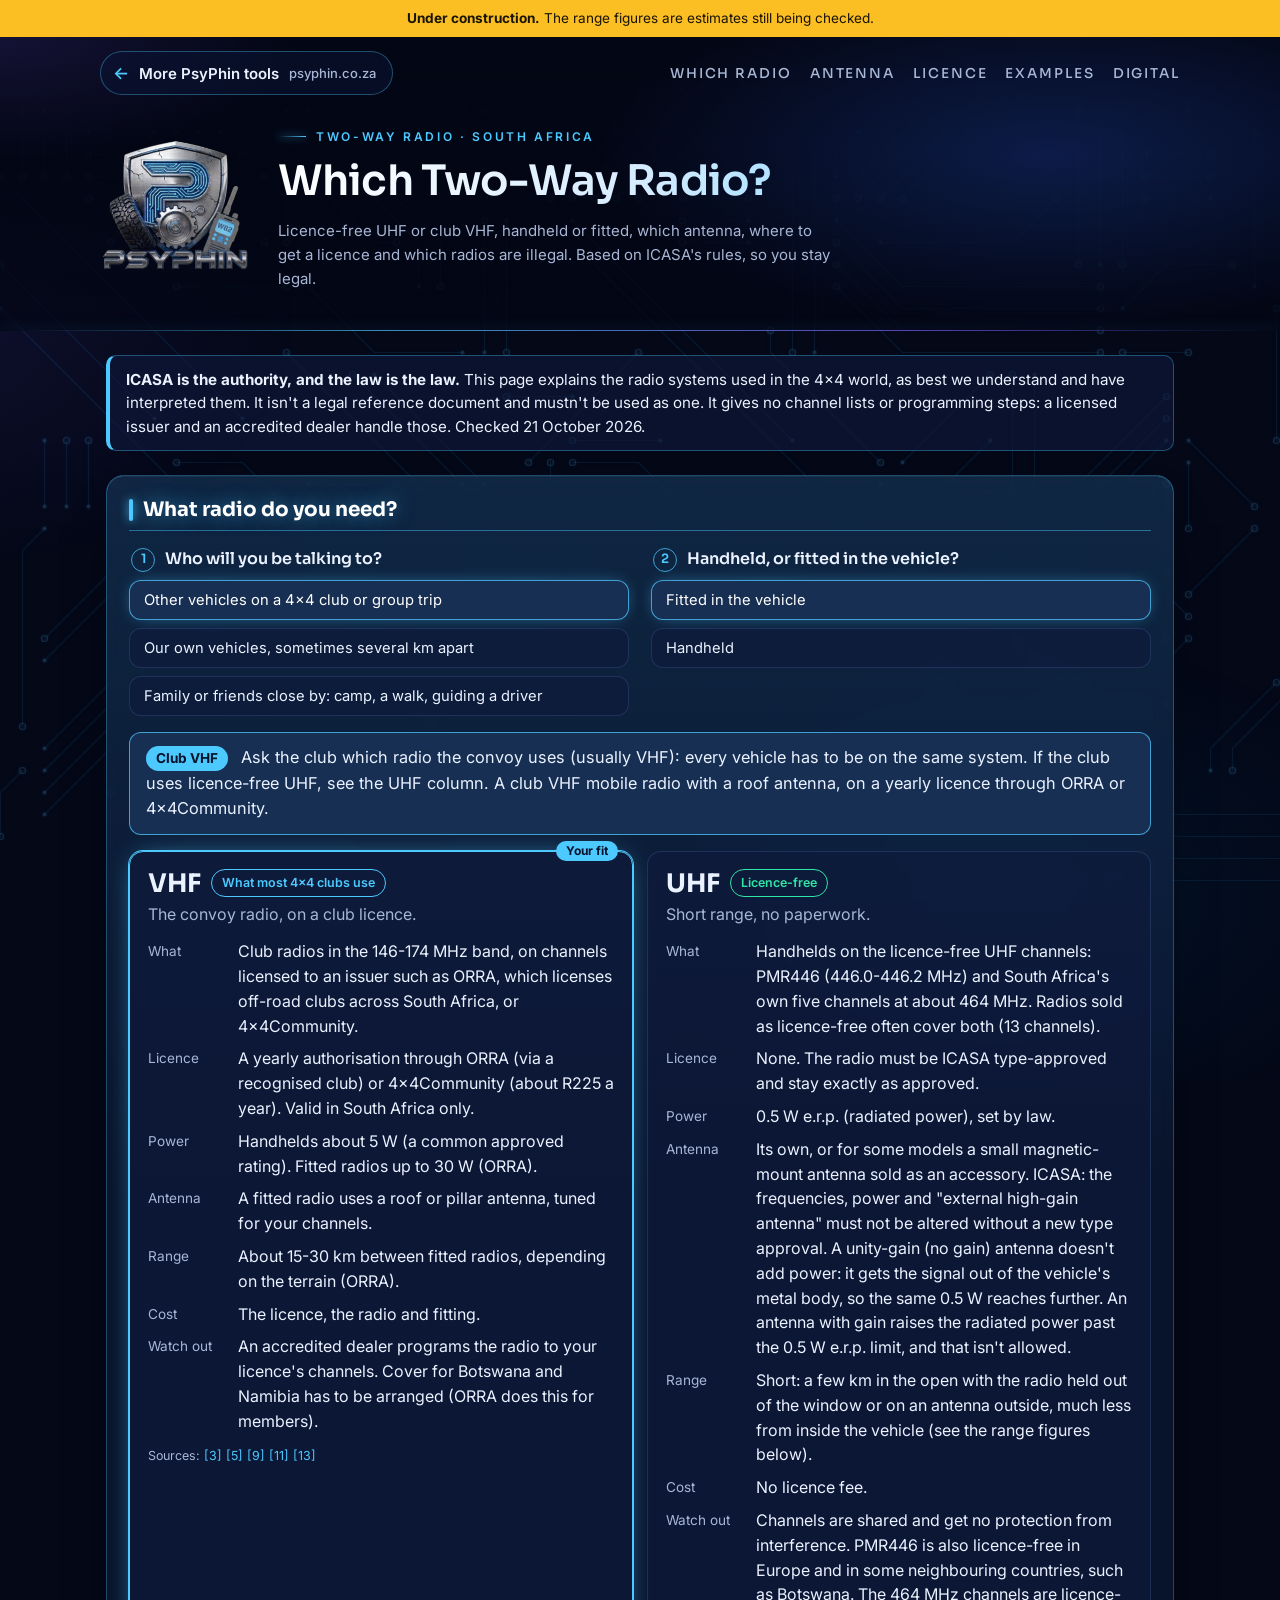
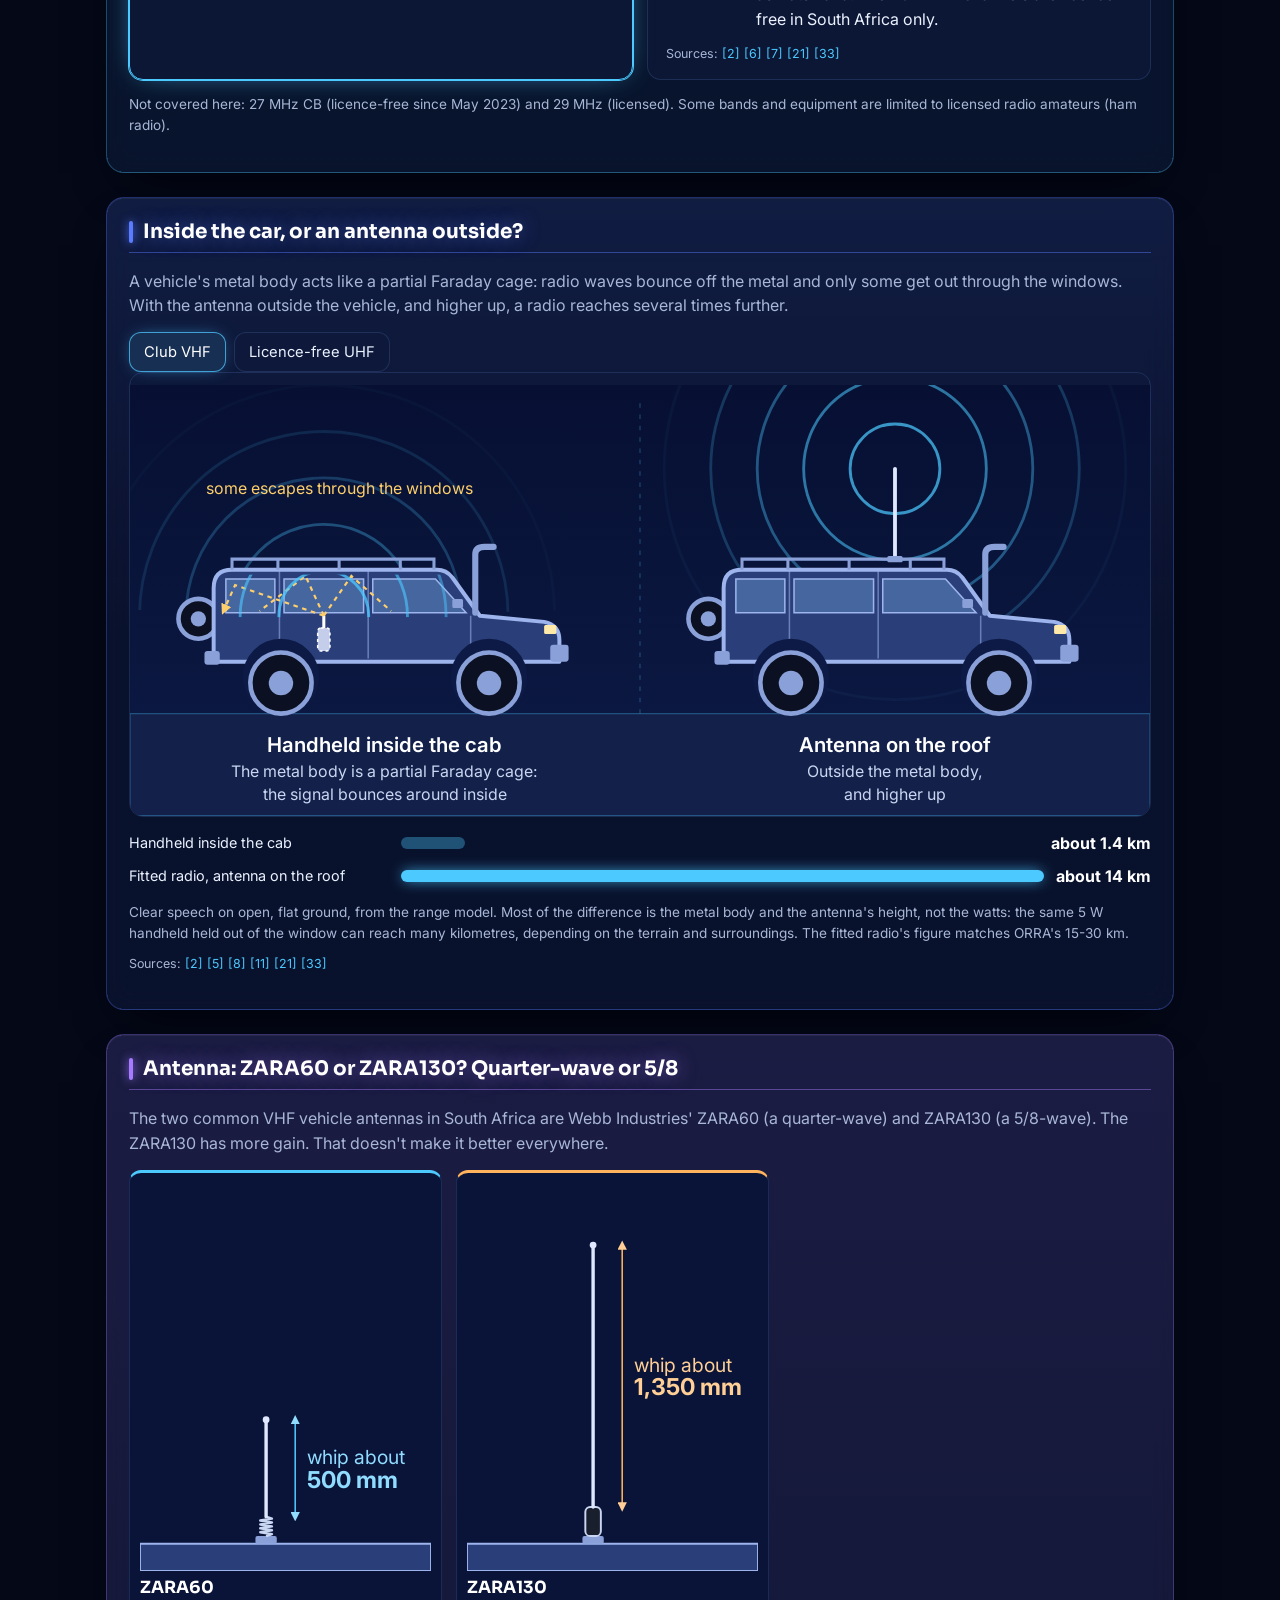
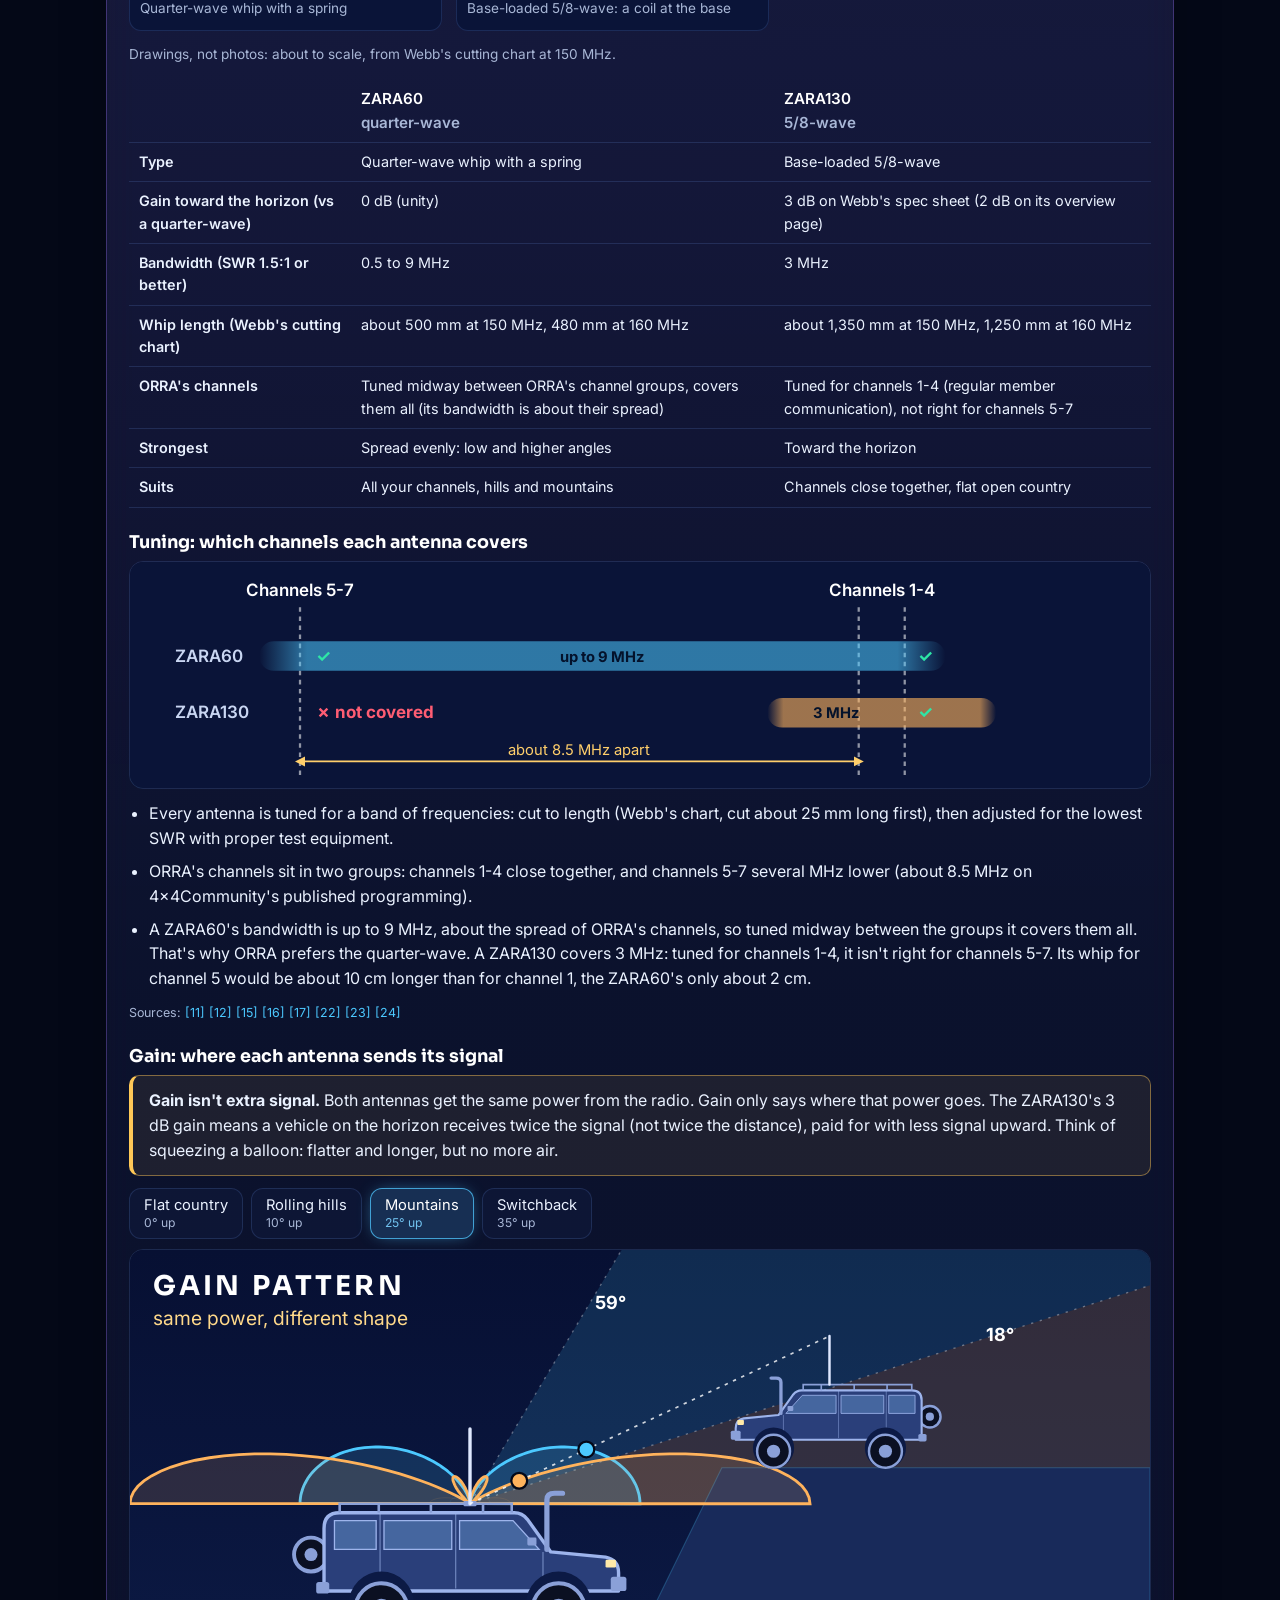
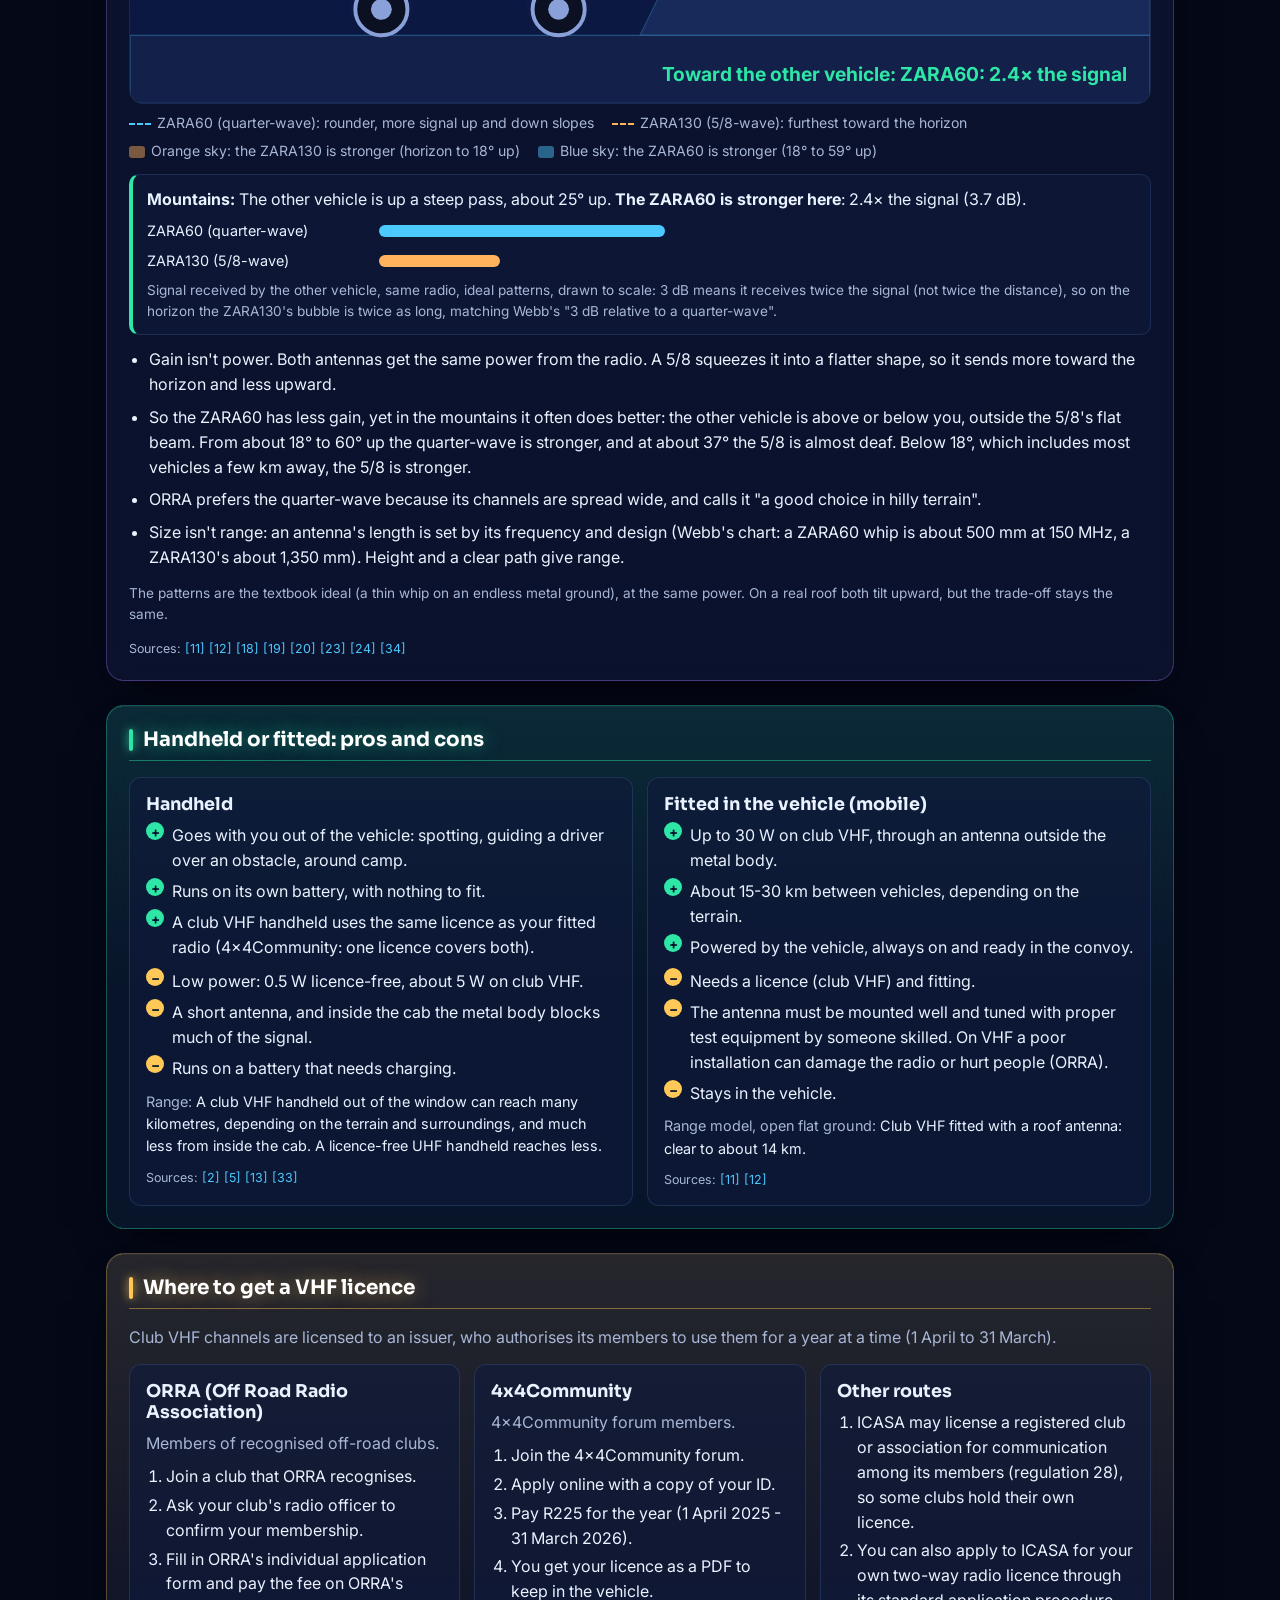
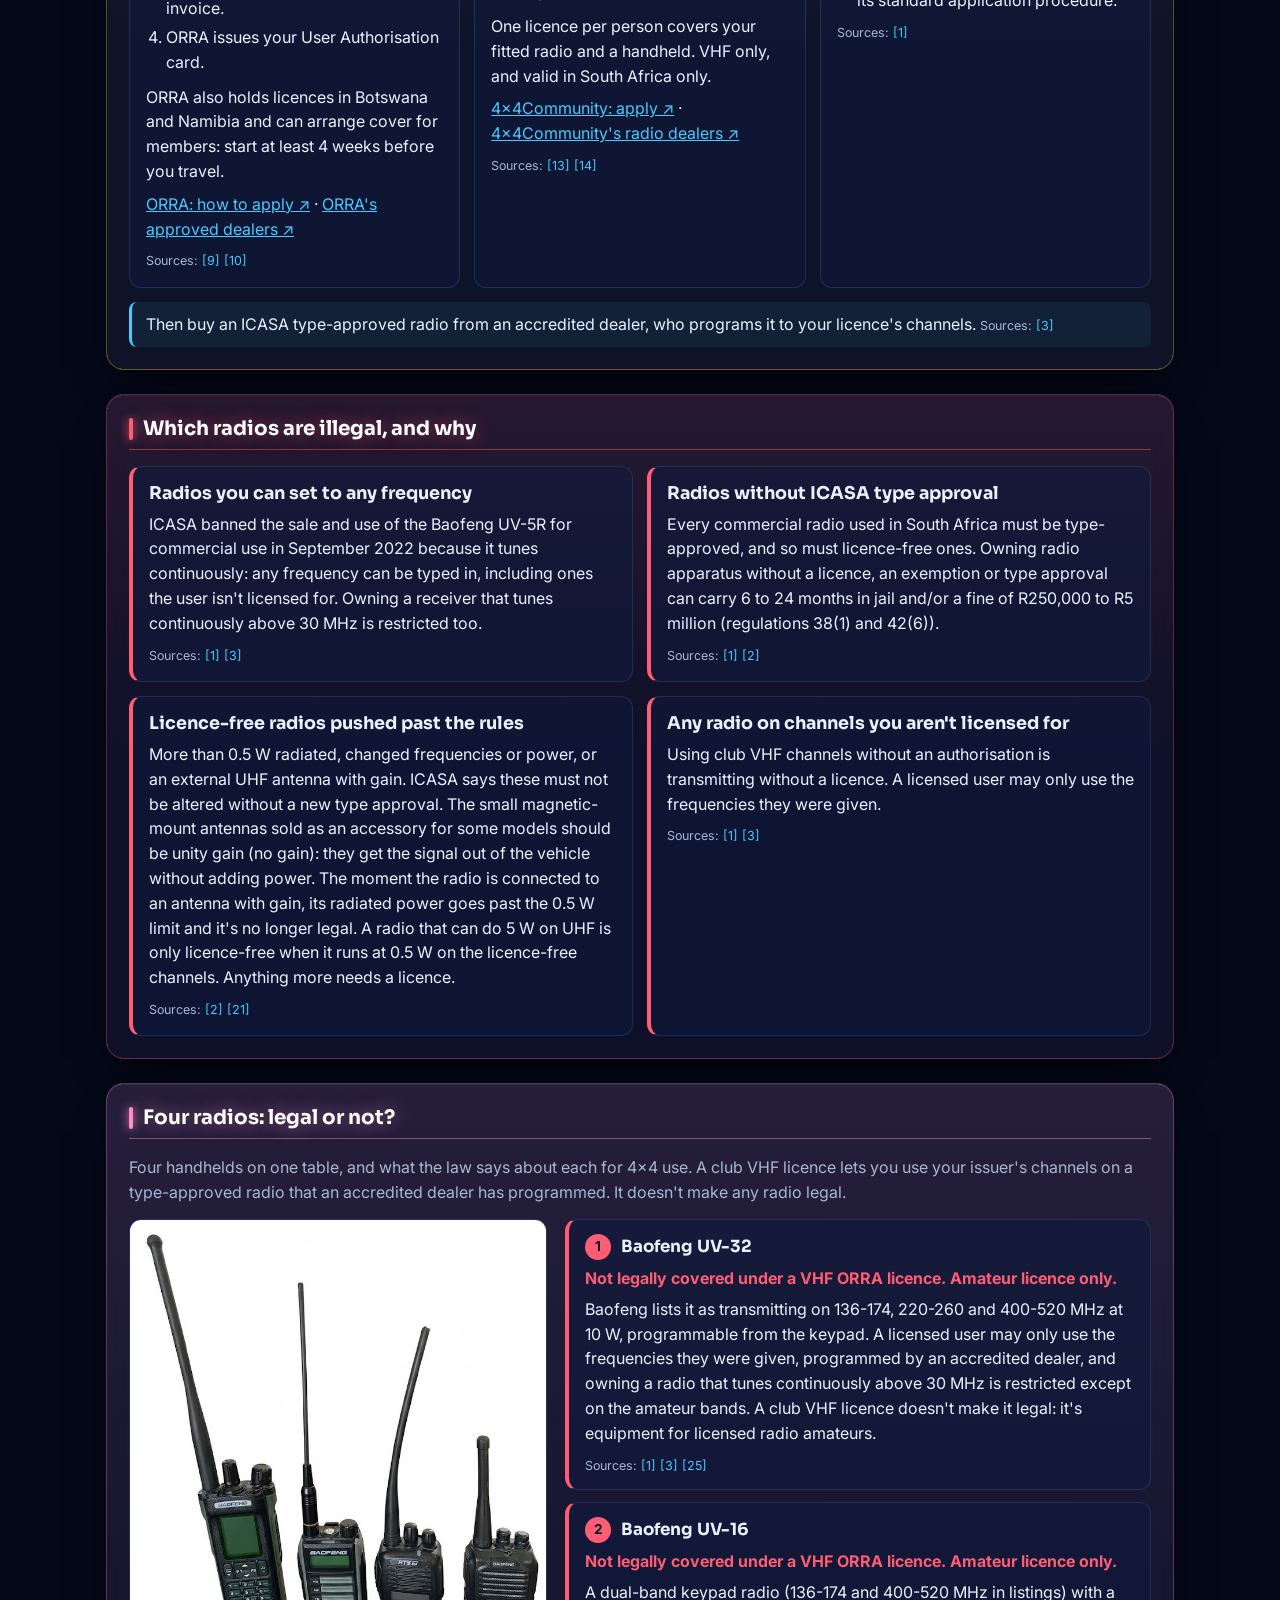
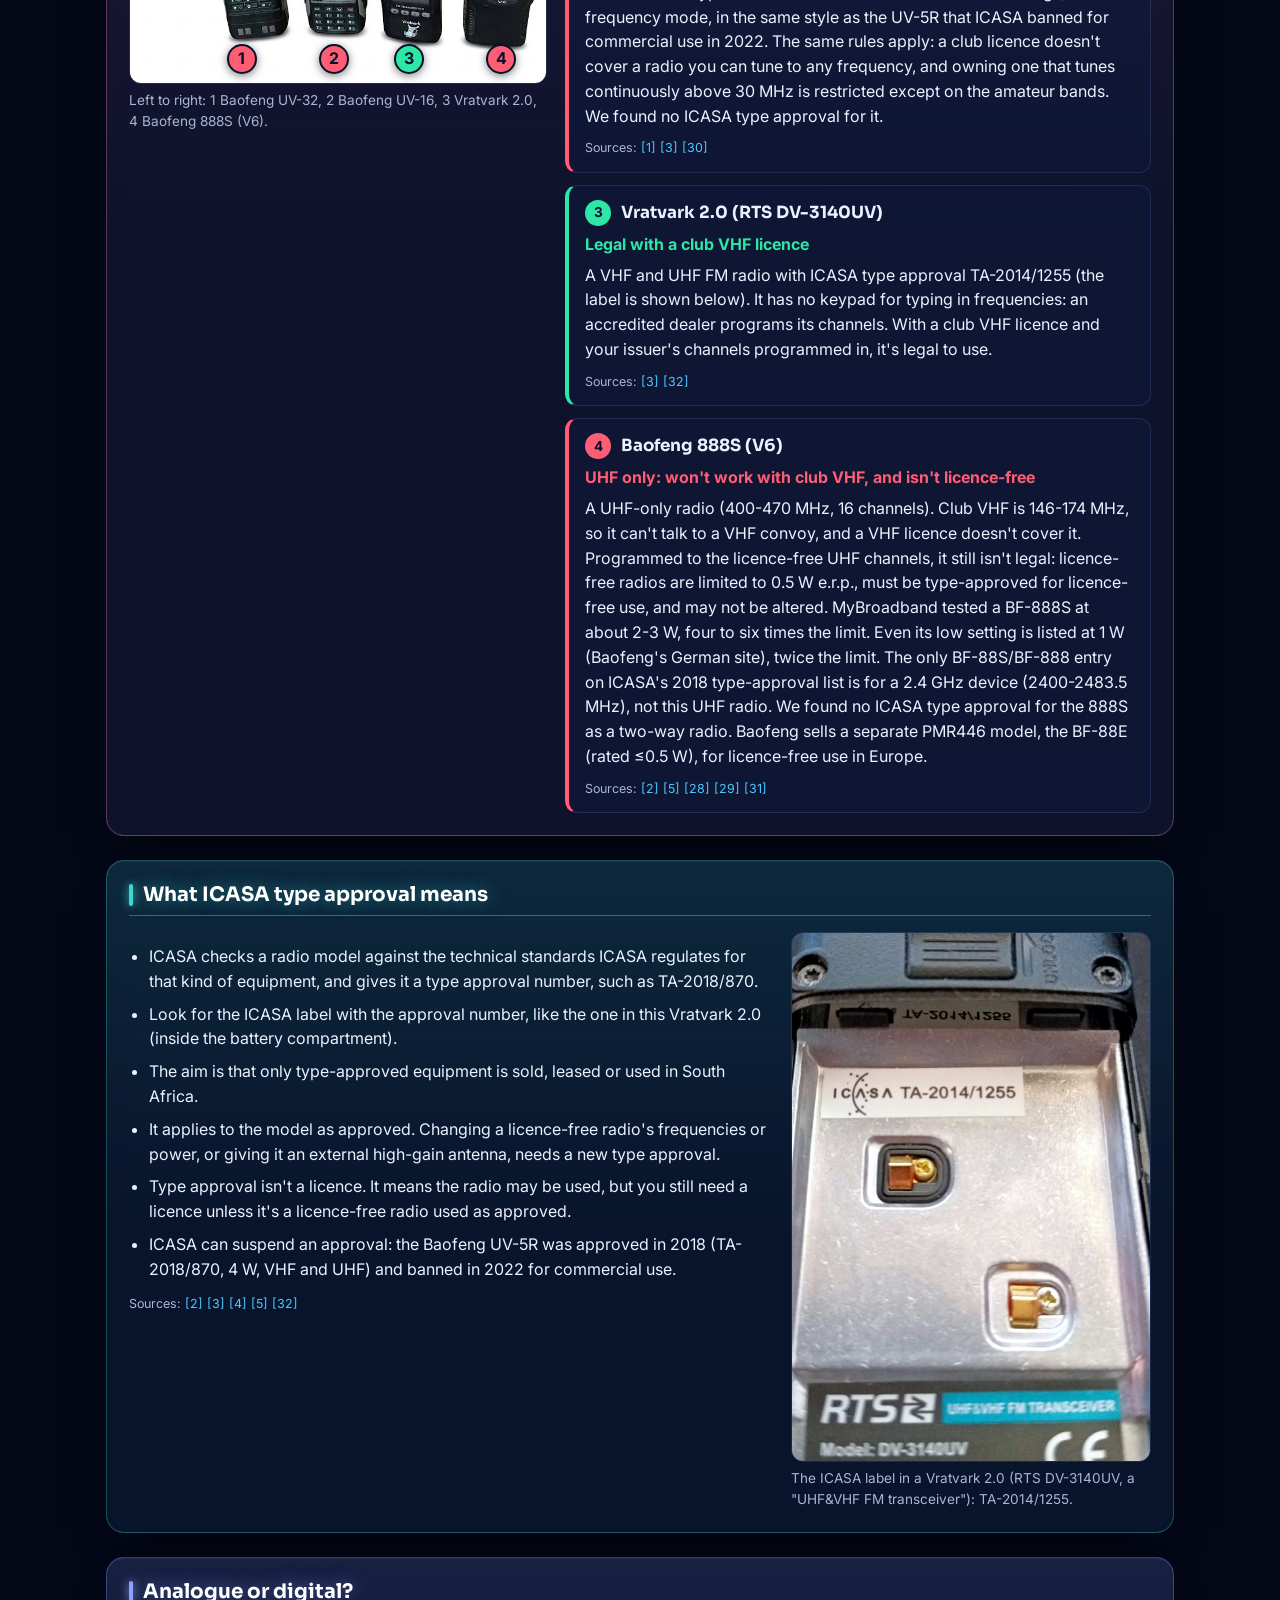
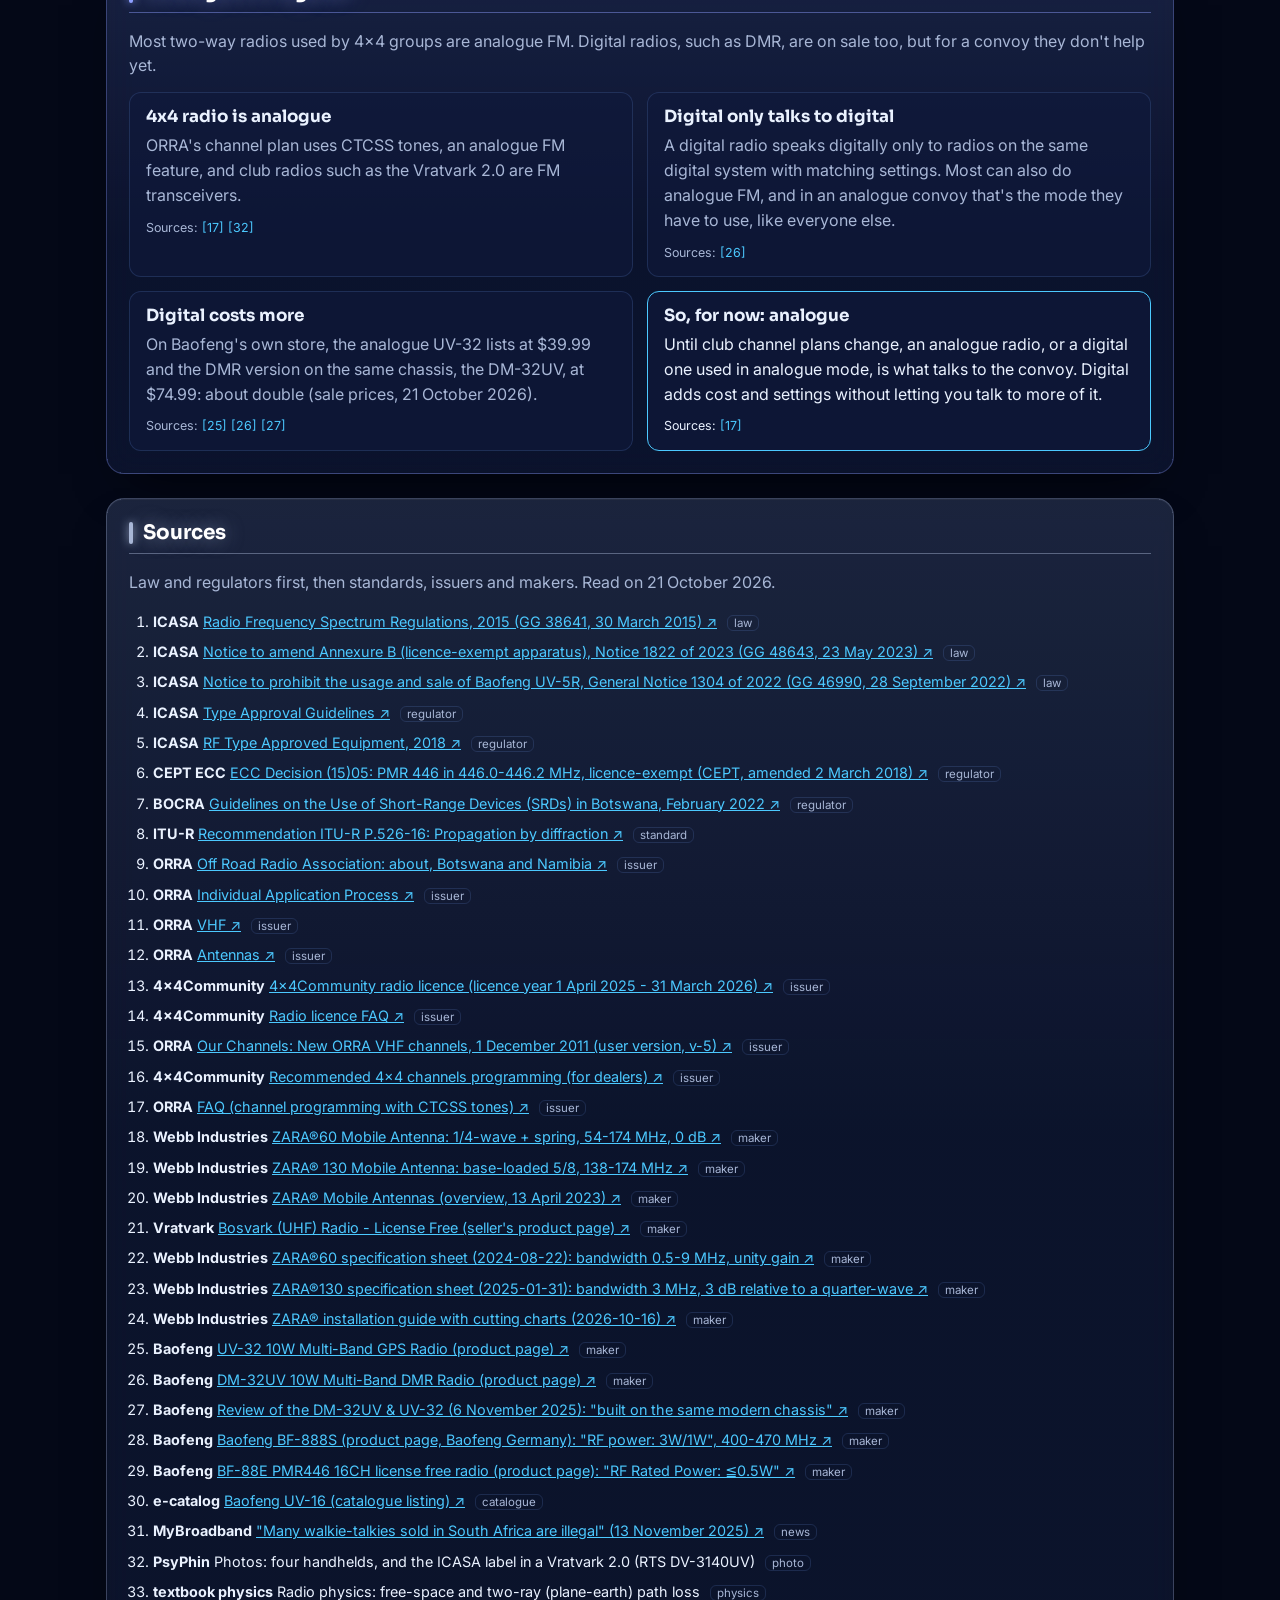
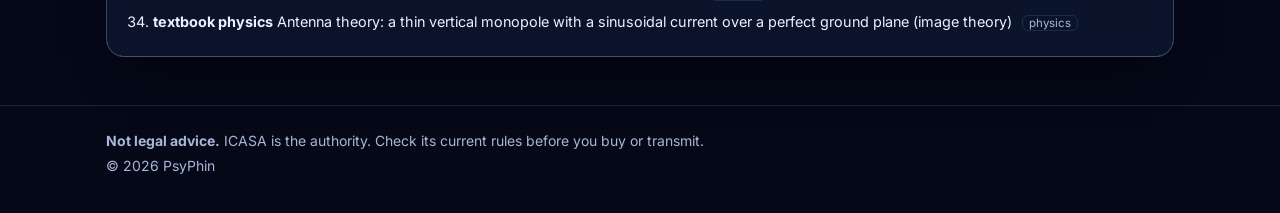
==== index.html @ c3004c30 "888S card: ICASA's BF-88S/BF-888 entry is a 2.4 GHz device The only BF-88S/BF-888 row on the 2018 ty" ====
<!doctype html>
<html lang="en-ZA" data-circuit="still">
<head>
  <meta charset="utf-8">
  <meta name="viewport" content="width=device-width, initial-scale=1">
  <title>Which Two-Way Radio? VHF or UHF, Licences and Antennas in South Africa | PsyPhin</title>
  <meta name="description" content="Which two-way radio you need in South Africa: licence-free UHF or club VHF, handheld or fitted, which antenna, where to get a licence and what's illegal.">
  <meta name="robots" content="noindex">
  <link rel="canonical" href="https://radio.psyphin.co.za/">
  <meta property="og:type" content="website">
  <meta property="og:site_name" content="PsyPhin">
  <meta property="og:title" content="Which Two-Way Radio?">
  <meta property="og:description" content="Which two-way radio you need in South Africa: licence-free UHF or club VHF, handheld or fitted, which antenna, where to get a licence and what's illegal.">
  <meta property="og:url" content="https://radio.psyphin.co.za/">
  <meta property="og:locale" content="en_ZA">
  <script type="application/ld+json">
  {
    "@context": "https://schema.org",
    "@type": "WebApplication",
    "name": "Which Two-Way Radio?",
    "url": "https://radio.psyphin.co.za/",
    "description": "Which two-way radio you need in South Africa: licence-free UHF or club VHF, handheld or fitted, which antenna, where to get a licence and what's illegal.",
    "applicationCategory": "ReferenceApplication",
    "operatingSystem": "Any (runs in the browser)",
    "inLanguage": "en-ZA",
    "isAccessibleForFree": true,
    "publisher": {
      "@type": "Organization",
      "name": "PsyPhin",
      "url": "https://psyphin.co.za/"
    }
  }
  </script>
  <meta name="theme-color" content="#040817">
  <link rel="icon" href="favicon.ico" sizes="48x48">
  <link rel="icon" href="favicon-96x96.png" type="image/png" sizes="96x96">
  <link rel="icon" href="favicon-192x192.png" type="image/png" sizes="192x192">
  <link rel="apple-touch-icon" href="apple-touch-icon.png" sizes="180x180">
  <link rel="preconnect" href="https://fonts.googleapis.com">
  <link rel="preconnect" href="https://fonts.gstatic.com" crossorigin>
  <link href="https://fonts.googleapis.com/css2?family=Inter:wght@400;500;600;700&family=Sora:wght@500;600;700&display=swap" rel="stylesheet">
  <link rel="stylesheet" href="css/style.css?v=20261023d">
</head>
<body>
  <a class="skip-link" href="#main">Skip to content</a>

  <p class="mock-banner" role="note"><strong>Under construction.</strong> The range figures are estimates still being checked.</p>

  <header class="brand-bar">
    <div class="brand-nav">
      <a class="back-link" href="https://psyphin.co.za/#tools"><span class="back-link-arrow" aria-hidden="true">&larr;</span> <span class="back-link-label"><span class="back-link-more">More </span>PsyPhin tools</span> <span class="back-link-domain">psyphin.co.za</span></a>
      <nav class="nav" aria-label="On this page">
        <a href="#need">Which radio</a>
        <a href="#antenna">Antenna</a>
        <a href="#licence">Licence</a>
        <a href="#examples">Examples</a>
        <a href="#digital">Digital</a>
      </nav>
    </div>
    <div class="brand-inner">
      <a class="brand-logo-link" href="https://psyphin.co.za/" aria-label="PsyPhin home"><img src="logo.jpg" alt="PsyPhin" class="brand-logo" width="560" height="501"></a>
      <div class="brand-text">
        <p class="brand-eyebrow">Two-way radio &middot; South Africa</p>
        <h1>Which Two-Way Radio?</h1>
        <p class="subtitle">Licence-free UHF or club VHF, handheld or fitted, which antenna, where to get a licence and which radios are illegal. Based on ICASA's rules, so you stay legal.</p>
      </div>
    </div>
  </header>

  <main id="main" class="wrap">
    <aside class="law-note" role="note">
      <p><strong>ICASA is the authority, and the law is the law.</strong> This page explains the radio systems used in the 4x4 world, as best we understand and have interpreted them. It isn't a legal reference document and mustn't be used as one. It gives no channel lists or programming steps: a licensed issuer and an accredited dealer handle those. Checked <span data-checked></span>.</p>
    </aside>

    <!-- 1 + 2. what radio, VHF and UHF side by side -->
    <section class="stage" id="need" aria-labelledby="need-title">
      <h2 class="part-label" id="need-title">What radio do you need?</h2>
      <form class="chooser" id="chooser" aria-label="Your answers"></form>
      <p class="answer" id="answer" aria-live="polite"></p>
      <div class="bands" id="bands"></div>
      <p class="small" id="bands-note"></p>
    </section>

    <!-- 3. inside the car vs antenna outside -->
    <section class="stage" id="outside" aria-labelledby="outside-title">
      <h2 class="part-label" id="outside-title">Inside the car, or an antenna outside?</h2>
      <p class="lede">A vehicle's metal body acts like a partial Faraday cage: radio waves bounce off the metal and only some get out through the windows. With the antenna outside the vehicle, and higher up, a radio reaches several times further.</p>
      <div class="chips" id="outside-band" role="radiogroup" aria-label="Which radio"></div>
      <div class="scene-wrap">
        <svg id="outside-svg" viewBox="0 0 900 380" role="img" aria-labelledby="outside-desc"><desc id="outside-desc">Two vehicles: one with a handheld radio inside the cab, one with an antenna outside</desc></svg>
      </div>
      <div class="reach" id="outside-reach" aria-live="polite"></div>
      <p class="small" id="outside-note"></p>
    </section>

    <!-- 4. antennas -->
    <section class="stage" id="antenna" aria-labelledby="antenna-title">
      <h2 class="part-label" id="antenna-title">Antenna: ZARA60 or ZARA130? Quarter-wave or 5/8</h2>
      <p class="lede">The two common VHF vehicle antennas in South Africa are Webb Industries' ZARA60 (a quarter-wave) and ZARA130 (a 5/8-wave). The ZARA130 has more gain. That doesn't make it better everywhere.</p>
      <div class="ant-pics" id="ant-pics"></div>
      <p class="small">Drawings, not photos: about to scale, from Webb's cutting chart at 150 MHz.</p>
      <div class="table-wrap"><table class="zara" id="zara-table"></table></div>
      <h3 class="sub-label">Tuning: which channels each antenna covers</h3>
      <div class="scene-wrap">
        <svg id="tuning-svg" viewBox="0 0 900 200" role="img" aria-label="ORRA's two channel groups and the bandwidth each antenna covers"></svg>
      </div>
      <ul class="points" id="tuning-points"></ul>
      <div id="tuning-refs"></div>
      <h3 class="sub-label">Gain: where each antenna sends its signal</h3>
      <div class="gain-note">
        <p><strong>Gain isn't extra signal.</strong> Both antennas get the same power from the radio. Gain only says where that power goes. The ZARA130's 3 dB gain means a vehicle on the horizon receives twice the signal (not twice the distance), paid for with less signal upward. Think of squeezing a balloon: flatter and longer, but no more air.</p>
      </div>
      <div class="chips" id="antenna-scenario" role="radiogroup" aria-label="Terrain"></div>
      <div class="scene-wrap">
        <svg id="bubble" viewBox="0 0 900 400" role="img" aria-labelledby="bubble-desc"><desc id="bubble-desc">The radiation patterns of a quarter-wave and a 5/8-wave antenna</desc></svg>
      </div>
      <p class="bubble-key"><span class="k-q">ZARA60 (quarter-wave): rounder, more signal up and down slopes</span><span class="k-f">ZARA130 (5/8-wave): furthest toward the horizon</span><span class="k-sf" id="key-sf"></span><span class="k-sq" id="key-sq"></span></p>
      <div class="meters" id="antenna-meters" aria-live="polite"></div>
      <ul class="points" id="antenna-points"></ul>
      <p class="small">The patterns are the textbook ideal (a thin whip on an endless metal ground), at the same power. On a real roof both tilt upward, but the trade-off stays the same.</p>
      <div id="antenna-refs"></div>
    </section>

    <!-- 5. handheld vs mobile -->
    <section class="stage" id="kinds" aria-labelledby="kinds-title">
      <h2 class="part-label" id="kinds-title">Handheld or fitted: pros and cons</h2>
      <div class="kinds" id="kinds-list"></div>
    </section>

    <!-- 6. licence -->
    <section class="stage" id="licence" aria-labelledby="licence-title">
      <h2 class="part-label" id="licence-title">Where to get a VHF licence</h2>
      <p class="lede">Club VHF channels are licensed to an issuer, who authorises its members to use them for a year at a time (1 April to 31 March).</p>
      <div class="licences" id="licence-list"></div>
      <p class="then" id="licence-then"></p>
    </section>

    <!-- 7. illegal -->
    <section class="stage" id="illegal" aria-labelledby="illegal-title">
      <h2 class="part-label" id="illegal-title">Which radios are illegal, and why</h2>
      <div class="illegal" id="illegal-list"></div>
    </section>

    <!-- 7b. four real radios -->
    <section class="stage" id="examples" aria-labelledby="examples-title">
      <h2 class="part-label" id="examples-title">Four radios: legal or not?</h2>
      <p class="lede" id="examples-intro"></p>
      <div class="examples">
        <figure class="photo-fig">
          <div class="photo-wrap" id="examples-photo">
            <img src="img/radios-800.jpg" width="720" height="800" alt="Four handheld radios on a table, numbered 1 to 4 from left to right: Baofeng UV-32, Baofeng UV-16, Vratvark 2.0 and Baofeng 888S (V6)" loading="lazy">
          </div>
          <figcaption>Left to right: 1 Baofeng UV-32, 2 Baofeng UV-16, 3 Vratvark 2.0, 4 Baofeng 888S (V6).</figcaption>
        </figure>
        <div class="example-cards" id="examples-list"></div>
      </div>
    </section>

    <!-- 8. type approval -->
    <section class="stage" id="approval" aria-labelledby="approval-title">
      <h2 class="part-label" id="approval-title">What ICASA type approval means</h2>
      <div class="approval">
        <div>
          <ul class="points" id="approval-points"></ul>
          <div id="approval-refs"></div>
        </div>
        <figure class="photo-fig photo-fig--label">
          <img src="img/icasa-label-800.jpg" width="543" height="800" alt="ICASA type approval label reading TA-2014/1255 inside the battery compartment of an RTS DV-3140UV UHF and VHF FM transceiver" loading="lazy">
          <figcaption>The ICASA label in a Vratvark 2.0 (RTS DV-3140UV, a "UHF&amp;VHF FM transceiver"): TA-2014/1255.</figcaption>
        </figure>
      </div>
    </section>

    <!-- 9. analogue or digital -->
    <section class="stage" id="digital" aria-labelledby="digital-title">
      <h2 class="part-label" id="digital-title">Analogue or digital?</h2>
      <p class="lede" id="digital-lead"></p>
      <div class="digital" id="digital-list"></div>
    </section>

    <section class="stage" id="sources" aria-labelledby="sources-title">
      <h2 class="part-label" id="sources-title">Sources</h2>
      <p class="muted">Law and regulators first, then standards, issuers and makers. Read on <span data-checked></span>.</p>
      <ol class="source-list" id="source-list"></ol>
    </section>
  </main>

  <footer class="site-footer">
    <div class="wrap">
      <p><strong>Not legal advice.</strong> ICASA is the authority. Check its current rules before you buy or transmit.</p>
      <p>&copy; <span id="year"></span> PsyPhin</p>
    </div>
  </footer>

  <script src="js/data.js?v=20261027e"></script>
  <script src="js/model.js?v=20261027e"></script>
  <script src="js/antenna.js?v=20261027e"></script>
  <script src="js/app.js?v=20261027e"></script>
  <script src="js/circuit.js?v=20261027e"></script>

  <!-- GoatCounter: cookie-free page-visit stats at https://psyphin.goatcounter.com/ -->
  <!-- Shared with psyphin.co.za: prefix paths with the host so this site's "/" is counted separately -->
  <script>window.goatcounter = { path: function (p) { return location.host + p; } };</script>
  <script data-goatcounter="https://psyphin.goatcounter.com/count" async src="//gc.zgo.at/count.js"></script>
</body>
</html>
---- css/style.css ----
/* Which Two-Way Radio? Colours and header follow the other PsyPhin tools (the
   navy "deep space" look shared by every PsyPhin site since 2026-10-18). Like
   the towing and ropes pages, nothing moves behind the text:
   <html data-circuit="still">. */
:root {
  --bg: #040817;
  --surface: #0b1330;
  --surface-2: #101a3c;
  --glass: rgba(11, 19, 48, 0.58);
  --glass-2: rgba(16, 26, 60, 0.6);
  --border: rgba(120, 170, 255, 0.16);
  --text: #eaf2ff;
  --text-muted: #a8b7d6;
  --accent: #4cc9ff;
  --accent-strong: #2f6bff;
  --accent-glow: rgba(76, 201, 255, 0.35);
  --violet: #7c5cff;
  --input-bg: color-mix(in srgb, var(--accent) 12%, var(--surface-2));
  --input-border: color-mix(in srgb, var(--accent) 70%, var(--border));
  --pass: #2ee6a6;
  --warn: #ffc857;
  --fail: #ff5d73;
  --info: #4cc9ff;
  --radius: 14px;
  --max-width: 1100px;
  --font-body: "Inter", system-ui, -apple-system, "Segoe UI", Roboto, sans-serif;
  --font-display: "Sora", "Inter", system-ui, sans-serif;
}

*, *::before, *::after { box-sizing: border-box; }
[hidden] { display: none !important; }

body {
  margin: 0;
  background: var(--bg);
  color: var(--text);
  font-family: var(--font-body);
  font-size: 1rem;
  line-height: 1.55;
  -webkit-font-smoothing: antialiased;
  overflow-x: hidden;
}

/* the same fixed layers as the other PsyPhin sites: circuit fallback tile + light */
body::before, body::after {
  content: "";
  position: fixed;
  inset: 0;
  z-index: -1;
  pointer-events: none;
}
body::before {
  opacity: 0.5;
  background-image: url("data:image/svg+xml,%3Csvg xmlns='http://www.w3.org/2000/svg' width='180' height='180' fill='none'%3E%3Cg stroke='%233fb6ff' stroke-opacity='0.18' stroke-width='1.1'%3E%3Cpath d='M0 40h46l18 18h44M108 58v42l18 18h54M24 180v-44l18-18h34M180 22h-34L124 0M76 118v-20l-14-14H0M146 180v-26l12-12h22'/%3E%3C/g%3E%3C/svg%3E");
}
.fx-circuit body::before { display: none; }
body::after {
  z-index: -2;
  inset: -20%;
  background:
    radial-gradient(38% 32% at 82% 8%, rgba(47, 107, 255, 0.18), transparent 70%),
    radial-gradient(30% 28% at 10% 40%, rgba(124, 92, 255, 0.1), transparent 70%),
    radial-gradient(34% 30% at 70% 85%, rgba(0, 180, 255, 0.07), transparent 70%);
}
.circuit-fx { position: fixed; top: 0; left: 0; z-index: -1; pointer-events: none; opacity: 0.5; }

::selection { background: rgba(76, 201, 255, 0.35); color: #fff; }
a { color: var(--accent); }
h1, h2, h3, h4 { font-family: var(--font-display); line-height: 1.2; margin: 0; }
.wrap { max-width: var(--max-width); margin: 0 auto; padding: 0 16px; }
.muted { color: var(--text-muted); }
.small { font-size: 0.85rem; color: var(--text-muted); }
.skip-link { position: absolute; left: -9999px; }
.skip-link:focus { left: 16px; top: 16px; z-index: 10; background: var(--surface); padding: 8px 12px; }

.mock-banner {
  margin: 0;
  padding: 8px 16px;
  text-align: center;
  font-size: 0.85rem;
  background: #fbbf24;
  color: #1a1405;
}

/* ------------------------------------------------------------ header */
.brand-bar {
  position: relative;
  overflow: hidden;
  background:
    radial-gradient(ellipse 55% 90% at 82% 40%, rgba(47, 107, 255, 0.22), transparent 65%),
    radial-gradient(ellipse 40% 70% at 0% 0%, rgba(124, 92, 255, 0.14), transparent 60%),
    linear-gradient(180deg, #030614, rgba(3, 6, 20, 0.72));
}
.brand-bar::after {
  content: "";
  position: absolute;
  left: 0; right: 0; bottom: 0;
  height: 1px;
  background: linear-gradient(90deg, transparent, rgba(76, 201, 255, 0.7) 30%, rgba(124, 92, 255, 0.7) 70%, transparent);
  box-shadow: 0 0 14px rgba(76, 201, 255, 0.55);
}
.brand-nav {
  max-width: 1120px;
  margin: 0 auto;
  padding: 14px 20px 0;
  display: flex;
  align-items: center;
  justify-content: space-between;
  flex-wrap: wrap;
  gap: 10px 16px;
}
.back-link {
  display: inline-flex;
  align-items: center;
  gap: 4px 10px;
  padding: 8px 16px 8px 12px;
  border: 1px solid rgba(76, 201, 255, 0.35);
  border-radius: 999px;
  background: rgba(10, 20, 52, 0.55);
  color: var(--text);
  font-size: 15px;
  font-weight: 600;
  text-decoration: none;
}
.back-link-arrow { color: var(--accent); font-size: 17px; }
.back-link-domain { color: var(--text-muted); font-weight: 500; font-size: 13px; }
.back-link:hover { background: rgba(76, 201, 255, 0.14); border-color: var(--accent); box-shadow: 0 0 22px rgba(76, 201, 255, 0.3); }
.nav { display: flex; gap: 18px; }
.nav a {
  color: var(--text-muted);
  text-decoration: none;
  font-family: var(--font-display);
  font-size: 0.85rem;
  font-weight: 500;
  letter-spacing: 0.14em;
  text-transform: uppercase;
}
.nav a:hover { color: var(--accent); text-shadow: 0 0 12px var(--accent-glow); }
.brand-inner {
  max-width: 1120px;
  margin: 0 auto;
  padding: 24px 20px 40px;
  display: flex;
  flex-wrap: wrap;
  align-items: center;
  gap: 20px 28px;
}
.brand-logo-link { flex-shrink: 0; display: block; }
.brand-logo { width: 150px; height: auto; display: block; mix-blend-mode: lighten; }
.brand-text { flex: 1 1 360px; min-width: 0; }
.brand-eyebrow {
  display: inline-flex;
  align-items: center;
  gap: 10px;
  margin: 0 0 10px;
  font-size: 12px;
  font-weight: 600;
  letter-spacing: 0.22em;
  text-transform: uppercase;
  color: var(--accent);
}
.brand-eyebrow::before {
  content: "";
  width: 28px;
  height: 1px;
  background: linear-gradient(90deg, transparent, var(--accent));
  box-shadow: 0 0 8px var(--accent);
}
.brand-bar h1 {
  margin: 0 0 12px;
  font-size: clamp(28px, 4vw, 42px);
  font-weight: 600;
  letter-spacing: -0.02em;
  background: linear-gradient(100deg, #ffffff 0%, #d6ecff 40%, #7fd6ff 75%, #8f7bff 100%);
  -webkit-background-clip: text;
  background-clip: text;
  -webkit-text-fill-color: transparent;
}
.brand-bar .subtitle { margin: 0; color: var(--text-muted); max-width: 62ch; font-size: 15px; line-height: 1.6; }

/* ------------------------------------------------------------ sections */
.law-note {
  margin: 24px 0 0;
  padding: 12px 16px;
  border: 1px solid rgba(76, 201, 255, 0.35);
  border-left: 4px solid var(--accent);
  border-radius: 10px;
  background: var(--glass-2);
  font-size: 0.95rem;
}
.law-note p { margin: 0; }

/* each section has its own tone (set per id below) to tell them apart */
.stage {
  --tone: var(--accent);
  position: relative;
  margin: 24px 0 0;
  padding: 22px;
  border: 1px solid color-mix(in srgb, var(--tone) 30%, transparent);
  border-radius: 18px;
  background:
    linear-gradient(180deg, color-mix(in srgb, var(--tone) 13%, transparent), color-mix(in srgb, var(--tone) 3%, transparent) 55%),
    var(--glass);
  -webkit-backdrop-filter: blur(14px) saturate(140%);
  backdrop-filter: blur(14px) saturate(140%);
  box-shadow: 0 24px 48px -24px rgba(0, 0, 0, 0.7), inset 0 1px 0 rgba(255, 255, 255, 0.05);
}
.stage::after {
  content: "";
  position: absolute;
  inset: 0;
  border-radius: inherit;
  pointer-events: none;
  --c: color-mix(in srgb, var(--tone) 75%, transparent);
  background:
    linear-gradient(var(--c), var(--c)) top left / 14px 1px,
    linear-gradient(var(--c), var(--c)) top left / 1px 14px,
    linear-gradient(var(--c), var(--c)) top right / 14px 1px,
    linear-gradient(var(--c), var(--c)) top right / 1px 14px,
    linear-gradient(var(--c), var(--c)) bottom left / 14px 1px,
    linear-gradient(var(--c), var(--c)) bottom left / 1px 14px,
    linear-gradient(var(--c), var(--c)) bottom right / 14px 1px,
    linear-gradient(var(--c), var(--c)) bottom right / 1px 14px;
  background-repeat: no-repeat;
  opacity: 0.7;
}
.part-label {
  display: flex;
  align-items: center;
  gap: 10px;
  margin: 0 0 16px;
  padding-bottom: 8px;
  font-size: 1.25rem;
  font-weight: 700;
  color: #fff;
  border-bottom: 1px solid color-mix(in srgb, var(--tone) 45%, transparent);
  text-shadow: 0 0 18px color-mix(in srgb, var(--tone) 55%, transparent);
}
.part-label::before {
  content: "";
  flex: none;
  width: 4px;
  height: 1.1em;
  border-radius: 2px;
  background: var(--tone);
  box-shadow: 0 0 10px var(--tone);
}
#need { --tone: #4cc9ff; }
#outside { --tone: #5b7cff; }
#antenna { --tone: #a77bff; }
#kinds { --tone: #2ee6a6; }
#licence { --tone: #ffc857; }
#illegal { --tone: #ff5d73; }
#examples { --tone: #ff8fc4; }
#approval { --tone: #3fd5d0; }
#digital { --tone: #8fa0ff; }
#sources { --tone: #a8b7d6; }
.lede { margin: 0 0 14px; color: var(--text-muted); }

/* ------------------------------------------------------------ chips (inputs are blue) */
.chips { display: flex; flex-wrap: wrap; gap: 8px; }
.chip { position: relative; cursor: pointer; }
.chip input { position: absolute; opacity: 0; pointer-events: none; }
.chip span {
  display: inline-flex;
  flex-direction: column;
  min-height: 40px;
  justify-content: center;
  padding: 7px 14px;
  border: 1px solid var(--border);
  border-radius: 12px;
  background: var(--glass-2);
  font-size: 0.92rem;
  line-height: 1.3;
}
.chip small { color: var(--text-muted); font-size: 0.76rem; }
.chip:hover span { border-color: var(--text-muted); }
.chip input:checked + span {
  background: var(--input-bg);
  border-color: var(--input-border);
  color: #fff;
  box-shadow: 0 0 18px -8px var(--accent);
}
.chip input:checked + span small { color: color-mix(in srgb, var(--accent) 60%, var(--text-muted)); }
.chip input:focus-visible + span { outline: 2px solid var(--accent); outline-offset: 2px; }

fieldset { border: 0; margin: 0; padding: 0; min-width: 0; }

/* ------------------------------------------------------------ question flow */
.flow { display: grid; grid-template-columns: minmax(0, 5fr) minmax(0, 7fr); gap: 22px; align-items: start; }
.questions { display: grid; gap: 18px; }
.q legend { display: flex; align-items: center; gap: 10px; margin-bottom: 8px; font-family: var(--font-display); font-weight: 600; }
.q-no {
  display: inline-grid;
  place-items: center;
  width: 24px; height: 24px;
  border-radius: 50%;
  border: 1px solid var(--input-border);
  color: var(--accent);
  font-size: 0.8rem;
}
.q .chips { flex-direction: column; align-items: stretch; }
.q .chip span { width: 100%; }

.result-card {
  padding: 18px 20px;
  border: 1px solid var(--border);
  border-radius: var(--radius);
  background: var(--glass-2);
  box-shadow: inset 4px 0 22px -14px var(--accent);
}
.eyebrow { margin: 0 0 4px; font-size: 0.75rem; letter-spacing: 0.18em; text-transform: uppercase; color: var(--accent); font-weight: 600; }
.result-head { display: flex; flex-wrap: wrap; align-items: center; gap: 8px 12px; }
.result-head h3 { font-size: 1.45rem; }
.result-lead { margin: 6px 0 10px; color: var(--text-muted); }
.badge {
  display: inline-block;
  padding: 3px 10px;
  border-radius: 999px;
  font-size: 0.78rem;
  font-weight: 600;
  border: 1px solid currentColor;
}
.badge--pass { color: var(--pass); }
.badge--warn { color: var(--warn); }
.badge--info { color: var(--info); }
.tips { margin: 0 0 12px; padding: 10px 12px 10px 30px; border-radius: 10px; background: rgba(76, 201, 255, 0.08); }
.tips li + li { margin-top: 4px; }
.tips-back { margin: 0 0 10px; }
.facts { margin: 0 0 12px; display: grid; gap: 8px; }
.facts > div { display: grid; grid-template-columns: 70px 1fr; gap: 10px; }
.facts dt { color: var(--text-muted); font-size: 0.85rem; padding-top: 2px; }
.facts dd { margin: 0; }
.caveat { margin: 0 0 12px; padding: 10px 12px; border-left: 3px solid var(--warn); border-radius: 8px; background: rgba(255, 200, 87, 0.08); }
.result-card h4 { margin: 14px 0 6px; font-size: 0.95rem; color: color-mix(in srgb, var(--accent) 55%, var(--text-muted)); letter-spacing: 0.06em; text-transform: uppercase; }
.steps, .watch { margin: 0; padding-left: 22px; }
.steps li + li, .watch li + li { margin-top: 4px; }
.border-box { margin-top: 14px; padding: 10px 12px; border: 1px dashed var(--border); border-radius: 10px; }
.border-box summary { cursor: pointer; font-weight: 600; }
.border-box p { margin: 8px 0 0; }
.link-btn {
  padding: 0;
  border: 0;
  background: none;
  color: var(--accent);
  font: inherit;
  font-weight: 600;
  text-decoration: underline;
  cursor: pointer;
}
.others { margin-top: 14px; display: grid; gap: 8px; }
.others-label { margin: 0; font-size: 0.8rem; letter-spacing: 0.14em; text-transform: uppercase; color: var(--text-muted); }
.other {
  display: grid;
  grid-template-columns: 1fr auto;
  gap: 2px 10px;
  text-align: left;
  padding: 10px 14px;
  border: 1px solid var(--border);
  border-radius: 12px;
  background: var(--glass-2);
  color: var(--text);
  font: inherit;
  cursor: pointer;
}
.other:hover { border-color: var(--accent); }
.other-title { font-weight: 600; }
.other-lead { grid-column: 1 / -1; color: var(--text-muted); font-size: 0.88rem; }
.dont-buy {
  margin-top: 18px;
  padding: 12px 16px;
  border: 1px solid rgba(255, 93, 115, 0.5);
  border-left: 4px solid var(--fail);
  border-radius: 10px;
  background: rgba(255, 93, 115, 0.07);
}
.dont-buy p { margin: 0; }
.dont-buy-title { font-family: var(--font-display); font-weight: 700; color: var(--fail); margin-bottom: 4px !important; }
.refs { margin: 10px 0 0 !important; font-size: 0.78rem; color: var(--text-muted); }
.refs a { text-decoration: none; }

/* ------------------------------------------------------------ range scene */
.try { display: flex; flex-wrap: wrap; align-items: center; gap: 8px 12px; margin-bottom: 12px; }
.try-label { font-size: 0.75rem; letter-spacing: 0.14em; text-transform: uppercase; color: color-mix(in srgb, var(--accent) 55%, var(--text-muted)); }
.try-chip {
  padding: 6px 12px;
  border: 1px solid var(--border);
  border-radius: 999px;
  background: var(--glass-2);
  color: var(--text);
  font: inherit;
  font-size: 0.85rem;
  cursor: pointer;
}
.try-chip:hover { border-color: var(--accent); color: #fff; }
.scene-wrap { border-radius: var(--radius); overflow: hidden; border: 1px solid var(--border); box-shadow: inset 0 -1px 0 rgba(76, 201, 255, 0.25); }
#scene { display: block; width: 100%; height: auto; font-family: var(--font-body); }
#scene .legend line { stroke-width: 4; stroke-linecap: round; }
#scene .legend text, #scene .note { fill: var(--text-muted); font-size: 13px; }
#scene .who { fill: #fff; font-size: 14px; font-weight: 600; }
#scene .dist { fill: #fff; font-size: 15px; font-weight: 600; }
#scene .ground { stroke: rgba(76, 201, 255, 0.35); stroke-width: 1.5; }
#scene .vehicle .body { fill: #263a73; stroke: #6f8fd6; stroke-width: 1.2; }
#scene .vehicle .glass { fill: #0e1838; stroke: #6f8fd6; stroke-width: 0.8; }
#scene .vehicle .wheel, #scene .vehicle .spare { fill: #0b1022; stroke: #8aa0d8; stroke-width: 3; }
#scene .vehicle .rack { fill: none; stroke: #8aa0d8; stroke-width: 2; }
#scene .note--on { fill: #c9d6f2; }
#scene .whip, #scene .stub { stroke: #dfe8ff; stroke-width: 2.5; stroke-linecap: round; }
#scene .stub--in { stroke: #93a6d6; }
#scene .handheld { fill: #dfe8ff; }
#scene .handheld--in { fill: #93a6d6; }
#scene .building .wall { fill: #263a73; stroke: #6f8fd6; }
#scene .building .roof { fill: #1b2a58; stroke: #6f8fd6; }
#scene .building .win { fill: #ffd98a; opacity: 0.55; }
#scene .building .door { fill: #0e1838; }
#scene .building .person { fill: #dfe8ff; }
#scene .tree rect { fill: #3a2f2a; }
#scene .tree ellipse { fill: #1f5a4a; stroke: #2e7d66; opacity: 0.92; }
#scene .sig { fill: none; stroke-width: 3; stroke-linecap: round; }
#scene .sig--clear { filter: drop-shadow(0 0 4px currentColor); }
#scene .sig--scratchy { stroke-dasharray: 10 7; opacity: 0.85; }
#scene .sig--none { opacity: 0.9; }
#scene .cross line { stroke-width: 3; stroke-linecap: round; }
#scene .pulse { fill: none; stroke-width: 3; stroke-linecap: round; stroke-dasharray: 2 26; opacity: 0.9; animation: pulse 1.6s linear infinite; }
@keyframes pulse { to { stroke-dashoffset: -56; } }

.band-cards { display: grid; grid-template-columns: repeat(2, minmax(0, 1fr)); gap: 12px; margin: 14px 0; }
.band-card {
  padding: 12px 14px;
  border: 1px solid var(--border);
  border-top: 3px solid var(--band);
  border-radius: 12px;
  background: var(--glass-2);
}
.band-card p { margin: 0; }
.band-name { font-family: var(--font-display); font-weight: 700; display: flex; align-items: center; gap: 8px; }
.swatch { width: 18px; height: 4px; border-radius: 2px; background: var(--band); }
.band-who { color: var(--text-muted); font-size: 0.88rem; }
.band-verdict { margin-top: 6px !important; font-size: 1.15rem; font-weight: 600; display: flex; align-items: center; gap: 8px; }
.dot { width: 12px; height: 12px; border-radius: 50%; }
.band-card--clear .dot { background: var(--pass); box-shadow: 0 0 10px var(--pass); }
.band-card--scratchy .dot { background: var(--warn); box-shadow: 0 0 10px var(--warn); }
.band-card--none .dot { background: var(--fail); box-shadow: 0 0 10px var(--fail); }
.band-reach { margin-top: 4px !important; font-size: 0.92rem; }
.band-note { margin-top: 6px !important; font-size: 0.82rem; color: var(--text-muted); }

.controls { display: grid; grid-template-columns: repeat(2, minmax(0, 1fr)); gap: 16px 22px; }
.ctl-label { display: block; margin-bottom: 6px; font-size: 0.75rem; letter-spacing: 0.14em; text-transform: uppercase; color: color-mix(in srgb, var(--accent) 55%, var(--text-muted)); }
.ctl .ctl { margin-top: 10px; }
.lock { margin: 8px 0 0; font-size: 0.85rem; color: var(--warn); }
.lock--open { color: var(--text-muted); }
.slider { display: grid; gap: 6px; margin-top: 10px; font-size: 0.9rem; }
.slider output { color: var(--accent); font-weight: 600; }
.slider--km { grid-column: 1 / -1; margin-top: 0; }
.slider--km output { font-size: 1.1rem; }
input[type="range"] { width: 100%; accent-color: var(--accent); }

.panels { display: grid; grid-template-columns: repeat(3, minmax(0, 1fr)); gap: 12px; margin-top: 18px; }
.panel { padding: 14px; border: 1px solid var(--border); border-radius: 12px; background: var(--glass-2); }
.panel h3 { font-size: 1rem; margin-bottom: 6px; }
.panel p { margin: 0; font-size: 0.92rem; color: var(--text-muted); }

/* ------------------------------------------------------------ antennas */
.sub-label { margin: 24px 0 8px; font-size: 1.1rem; color: #fff; }
.zara th, .zara td { font-size: 0.9rem; }
.zara thead th { text-transform: none; letter-spacing: 0; font-size: 0.95rem; color: #fff; }
.advice { display: grid; grid-template-columns: repeat(auto-fit, minmax(240px, 1fr)); gap: 12px; margin-top: 8px; }
.advice-card { padding: 14px; border: 1px solid var(--border); border-radius: 12px; background: var(--glass-2); }
.advice-card h3 { font-size: 1rem; margin-bottom: 6px; }
.advice-card p { margin: 0; font-size: 0.92rem; color: var(--text-muted); }
.bubble-controls { display: grid; grid-template-columns: minmax(0, 1fr) minmax(0, 2fr); gap: 14px 22px; margin-bottom: 12px; }
#bubble { display: block; width: 100%; height: auto; font-family: var(--font-body); }
#bubble .bground { fill: #13204a; stroke: rgba(76, 201, 255, 0.35); }
#bubble .mountain { fill: #182a5a; stroke: rgba(76, 201, 255, 0.25); }
#bubble .outline { fill: none; stroke-width: 2; stroke-dasharray: 6 5; }
#bubble .outline--q { stroke: #4cc9ff; }
#bubble .outline--f { stroke: #ffb35c; }
#bubble .bubble-fill { fill: rgba(124, 92, 255, 0.22); stroke: #cfd8ff; stroke-width: 2; }
#bubble .wave { fill: none; stroke: #cfd8ff; stroke-width: 1.5; }
#bubble .whip { stroke: #dfe8ff; stroke-width: 3; stroke-linecap: round; }
#bubble .ray { stroke: #fff; stroke-width: 1.5; stroke-dasharray: 3 5; opacity: 0.8; }
#bubble .hit { stroke: #040817; stroke-width: 2; }
#bubble .hit--q { fill: #4cc9ff; }
#bubble .hit--f { fill: #ffb35c; }
#bubble .station { fill: #2ee6a6; stroke: #040817; stroke-width: 2; }
#bubble .blabel { fill: #c9d6f2; font-size: 17px; }
.bubble-key { display: flex; flex-wrap: wrap; gap: 6px 18px; margin: 8px 0 0; font-size: 0.88rem; color: var(--text-muted); }
.bubble-key span::before { content: ""; display: inline-block; width: 22px; height: 0; margin-right: 6px; vertical-align: middle; border-top: 2px dashed; }
.bubble-key .k-q::before { border-color: #4cc9ff; }
.bubble-key .k-f::before { border-color: #ffb35c; }
.bubble-key .k-now::before { border: 0; width: 14px; height: 10px; border-radius: 3px; background: rgba(124, 92, 255, 0.5); }
.bubble-key .k-st::before { border: 0; width: 10px; height: 10px; border-radius: 50%; background: #2ee6a6; }
#bubble .blabel--now { fill: #fff; font-weight: 600; }
#bubble .vehicle .body { fill: #263a73; stroke: #6f8fd6; stroke-width: 1.2; }
#bubble .vehicle .glass { fill: #0e1838; stroke: #6f8fd6; stroke-width: 0.8; }
#bubble .vehicle .wheel, #bubble .vehicle .spare { fill: #0b1022; stroke: #8aa0d8; stroke-width: 3; }
#bubble .vehicle .rack { fill: none; stroke: #8aa0d8; stroke-width: 2; }
.bubble-readout { margin: 12px 0; padding: 12px 14px; border: 1px solid var(--border); border-left: 4px solid #2ee6a6; border-radius: 10px; background: var(--glass-2); }
.bubble-readout p { margin: 0; }
.bubble-readout p + p { margin-top: 4px; }

/* ------------------------------------------------------------ redesign (2026-10-21) */
.chooser { display: grid; grid-template-columns: repeat(2, minmax(0, 1fr)); gap: 16px 22px; }
.chooser .chips { flex-direction: column; align-items: stretch; }
.chooser .chip span { width: 100%; }
.answer {
  margin: 16px 0;
  padding: 12px 16px;
  border: 1px solid var(--input-border);
  border-radius: 12px;
  background: var(--input-bg);
  font-size: 1.02rem;
}
.answer-band {
  display: inline-block;
  margin-right: 8px;
  padding: 2px 10px;
  border-radius: 999px;
  background: var(--accent);
  color: #04122b;
  font-weight: 700;
  font-size: 0.85rem;
}
.bands { display: grid; grid-template-columns: repeat(2, minmax(0, 1fr)); gap: 14px; }
.band {
  position: relative;
  padding: 16px 18px;
  border: 1px solid var(--border);
  border-radius: var(--radius);
  background: var(--glass-2);
  transition: border-color 0.2s, box-shadow 0.2s;
}
.band--pick { border-color: var(--accent); box-shadow: 0 0 0 1px var(--accent), 0 0 30px -12px var(--accent); }
.band-pick-tag {
  display: none;
  position: absolute;
  top: -11px;
  right: 14px;
  margin: 0;
  padding: 1px 10px;
  border-radius: 999px;
  background: var(--accent);
  color: #04122b;
  font-size: 0.75rem;
  font-weight: 700;
}
.band--pick .band-pick-tag { display: block; }
.band-head { display: flex; align-items: center; gap: 10px; flex-wrap: wrap; }
.band-head h3 { font-size: 1.6rem; }
.band-lead { margin: 4px 0 12px; color: var(--text-muted); }
.band .facts > div { grid-template-columns: 80px 1fr; }

#outside-svg { display: block; width: 100%; height: auto; font-family: var(--font-body); margin-top: 12px; }
#outside-band { margin-top: 4px; }
#outside-svg .divider { stroke: rgba(76, 201, 255, 0.3); stroke-dasharray: 4 6; }
#outside-svg .oground { fill: #13204a; stroke: rgba(76, 201, 255, 0.35); }
#outside-svg .wave-ring { fill: none; stroke: #4cc9ff; stroke-width: 2.5; }
#outside-svg .otitle { fill: #fff; font-size: 18px; font-weight: 600; }
#outside-svg .onote { fill: #c9d6f2; font-size: 14px; }
#outside-svg .vehicle .body, #bubble .vehicle .body { fill: #263a73; stroke: #6f8fd6; stroke-width: 1.2; }
#outside-svg .vehicle .glass { fill: #0e1838; stroke: #6f8fd6; stroke-width: 0.8; }
#outside-svg .vehicle .wheel, #outside-svg .vehicle .spare { fill: #0b1022; stroke: #8aa0d8; stroke-width: 3; }
#outside-svg .vehicle .rack { fill: none; stroke: #8aa0d8; stroke-width: 2; }
#outside-svg .whip, #outside-svg .stub { stroke: #dfe8ff; stroke-width: 2.5; stroke-linecap: round; }
#outside-svg .stub--in { stroke: #93a6d6; }
#outside-svg .handheld { fill: #dfe8ff; }
#outside-svg .handheld--in { fill: #93a6d6; }

.reach { display: grid; gap: 8px; margin: 14px 0 6px; }
.reach-row { display: grid; grid-template-columns: minmax(140px, 260px) 1fr auto; align-items: center; gap: 12px; }
.reach-label { font-size: 0.9rem; }
.reach-km { font-weight: 700; color: #fff; white-space: nowrap; }
.reach-bar { display: block; height: 12px; border-radius: 6px; }
.reach-bar--in { background: rgba(76, 201, 255, 0.35); }
.reach-bar--out { background: var(--accent); box-shadow: 0 0 14px -2px var(--accent); }
.reach-bar--q { background: #4cc9ff; }
.reach-bar--f { background: #ffb35c; }
.meters .reach-row { grid-template-columns: minmax(140px, 220px) 1fr; }
.meters { margin: 12px 0; padding: 12px 14px; border: 1px solid var(--border); border-left: 4px solid #2ee6a6; border-radius: 10px; background: var(--glass-2); display: grid; gap: 8px; }
.meters p { margin: 0; }
#antenna-scenario { margin-bottom: 10px; }
#bubble .fill-q { fill: rgba(76, 201, 255, 0.16); stroke: #4cc9ff; stroke-width: 2.5; }
#bubble .fill-f { fill: rgba(255, 179, 92, 0.14); stroke: #ffb35c; stroke-width: 2.5; }
#bubble .pulse-q { fill: none; stroke: #4cc9ff; stroke-width: 1.5; }
#bubble .pulse-f { fill: none; stroke: #ffb35c; stroke-width: 1.5; }
#bubble .blabel--q { fill: #8fdcff; }
#bubble .blabel--f { fill: #ffcf96; }

.points { margin: 12px 0; padding-left: 20px; display: grid; gap: 8px; }
.kinds { display: grid; grid-template-columns: repeat(2, minmax(0, 1fr)); gap: 14px; }
.kind, .licence, .illegal-card { padding: 16px; border: 1px solid var(--border); border-radius: 12px; background: var(--glass-2); }
.kind h3, .licence h3, .illegal-card h3 { font-size: 1.1rem; margin-bottom: 8px; }
.pros, .cons { list-style: none; margin: 0 0 10px; padding: 0; display: grid; gap: 6px; }
.pros li, .cons li { position: relative; padding-left: 26px; }
.pros li::before { content: "+"; position: absolute; left: 0; top: -1px; width: 18px; height: 18px; border-radius: 50%; display: grid; place-items: center; font-weight: 700; color: #04122b; background: var(--pass); font-size: 0.85rem; }
.cons li::before { content: "\2212"; position: absolute; left: 0; top: -1px; width: 18px; height: 18px; border-radius: 50%; display: grid; place-items: center; font-weight: 700; color: #04122b; background: var(--warn); font-size: 0.85rem; }
.kind-numbers { margin: 0; font-size: 0.9rem; }
.licences { display: grid; grid-template-columns: repeat(3, minmax(0, 1fr)); gap: 14px; }
.licence ol { margin: 0 0 10px; padding-left: 20px; }
.licence ol li + li { margin-top: 4px; }
.licence p { margin: 0 0 8px; }
.licence-who { color: var(--text-muted); }
.then { margin: 14px 0 0; padding: 10px 14px; border-left: 3px solid var(--accent); background: rgba(76, 201, 255, 0.07); border-radius: 8px; }
.then .refs { display: inline; }
.illegal { display: grid; grid-template-columns: repeat(2, minmax(0, 1fr)); gap: 14px; }
.illegal-card { border-left: 4px solid var(--fail); }
.illegal-card p { margin: 0; }

/* ------------------------------------------------------------ detailed 4x4, tuning */
#outside-svg .car .shell { fill: #2a3f7a; stroke: #9db4ec; stroke-width: 2.6; stroke-linejoin: round; }
#outside-svg .car .glass2 { fill: rgba(140, 200, 255, 0.28); stroke: #9db4ec; stroke-width: 1; }
#outside-svg .car .seam { fill: none; stroke: rgba(157, 180, 236, 0.55); stroke-width: 1; }
#outside-svg .car .arch { fill: #0c1a45; }
#outside-svg .car .tyre { fill: #0b1022; stroke: #8aa0d8; stroke-width: 3; }
#outside-svg .car .rim { fill: #8aa0d8; }
#outside-svg .car .trim { fill: #8aa0d8; }
#outside-svg .car .lamp { fill: #ffe9a8; }
#outside-svg .car .rack { fill: none; stroke: #8aa0d8; stroke-width: 2; }
#outside-svg .car .snorkel { fill: none; stroke: #8aa0d8; stroke-width: 4; stroke-linecap: round; }
#outside-svg .radio-in rect { fill: rgba(223, 232, 255, 0.85); stroke: #fff; stroke-dasharray: 2 2; }
#outside-svg .radio-in line { stroke: #fff; stroke-width: 2; }
#outside-svg .bounce { fill: none; stroke: #ffcf6b; stroke-width: 1.4; stroke-dasharray: 3 3; }
#outside-svg .arrowhead, #tuning-svg .arrowhead { fill: #ffcf6b; }
#tuning-svg { display: block; width: 100%; height: auto; font-family: var(--font-body); background: #0a1438; }
#tuning-svg .chan { stroke: rgba(255, 255, 255, 0.55); stroke-width: 2; stroke-dasharray: 4 4; }
#tuning-svg .tchan { fill: #fff; font-size: 15px; font-weight: 600; }
#tuning-svg .tlabel { fill: #c9d6f2; font-size: 15px; font-weight: 600; }
#tuning-svg .bw--q { stroke: none; }
#tuning-svg #g60 stop { stop-color: rgba(76, 201, 255, 0.55); }
#tuning-svg .bw--f { stroke: none; }
#tuning-svg #g130 stop { stop-color: rgba(255, 179, 92, 0.6); }
#tuning-svg .tmark { font-size: 15px; font-weight: 700; }
#tuning-svg .tmark--ok { fill: var(--pass); }
#tuning-svg .tmark--bad { fill: var(--fail); }
#tuning-svg .dim { stroke: #ffcf6b; stroke-width: 1.5; }
#tuning-svg .tdim { fill: #ffcf6b; font-size: 13px; }
#bubble .blabel--ratio { fill: #2ee6a6; font-weight: 700; }

/* ------------------------------------------------------------ photos, examples, digital */
.photo-fig { margin: 0; }
.photo-fig img { display: block; width: 100%; height: auto; border-radius: 12px; border: 1px solid var(--border); }
.photo-fig figcaption { margin-top: 6px; font-size: 0.85rem; color: var(--text-muted); }
.photo-wrap { position: relative; }
.photo-badge {
  position: absolute;
  bottom: 10px;
  transform: translateX(-50%);
  width: 30px; height: 30px;
  display: grid; place-items: center;
  border-radius: 50%;
  font-weight: 700;
  color: #04122b;
  border: 2px solid #04122b;
  box-shadow: 0 2px 8px rgba(0, 0, 0, 0.5);
}
.photo-badge--pass { background: var(--pass); }
.photo-badge--fail { background: var(--fail); }
.examples { display: grid; grid-template-columns: minmax(0, 5fr) minmax(0, 7fr); gap: 18px; align-items: start; }
.example-cards { display: grid; gap: 12px; }
@media (min-width: 861px) { .examples > .photo-fig { position: sticky; top: 16px; } }
.example { padding: 14px 16px; border: 1px solid var(--border); border-radius: 12px; background: var(--glass-2); border-left: 4px solid var(--fail); }
.example--pass { border-left-color: var(--pass); }
.example p { margin: 0 0 6px; }
.example-head { display: flex; align-items: center; gap: 10px; }
.example-head h3 { font-size: 1.05rem; }
.example-no { flex: none; width: 26px; height: 26px; border-radius: 50%; display: grid; place-items: center; font-weight: 700; font-size: 0.85rem; color: #04122b; background: var(--fail); }
.example--pass .example-no { background: var(--pass); }
.example-verdict { margin: 6px 0 !important; font-weight: 700; color: var(--fail); }
.example--pass .example-verdict { color: var(--pass); }
.approval { display: grid; grid-template-columns: minmax(0, 7fr) minmax(0, 4fr); gap: 18px; align-items: start; }
.photo-fig--label { max-width: 360px; justify-self: end; }
.digital { display: grid; grid-template-columns: repeat(2, minmax(0, 1fr)); gap: 14px; }
.digital-card { padding: 14px 16px; border: 1px solid var(--border); border-radius: 12px; background: var(--glass-2); }
.digital-card h3 { font-size: 1.05rem; margin-bottom: 6px; }
.digital-card p { margin: 0; color: var(--text-muted); }
.digital-card:last-child { border-color: var(--accent); }
.digital-card:last-child p { color: var(--text); }

/* ------------------------------------------------------------ explainers, tables */
.explainer { margin-top: 12px; border: 1px solid var(--border); border-radius: 12px; background: var(--glass-2); }
.explainer summary { padding: 12px 16px; cursor: pointer; font-family: var(--font-display); font-weight: 600; font-size: 1.05rem; }
.explainer summary:hover { color: var(--accent); }
.explainer-body { padding: 0 16px 14px; }
.explainer-body p, .explainer-body ul { margin: 0 0 10px; }
.explainer-body li + li { margin-top: 6px; }
.table-wrap { overflow-x: auto; margin: 0 0 10px; }
table { width: 100%; border-collapse: collapse; font-size: 0.92rem; }
th, td { text-align: left; vertical-align: top; padding: 8px 10px; border-bottom: 1px solid var(--border); }
thead th { color: var(--text-muted); font-weight: 600; font-size: 0.8rem; letter-spacing: 0.08em; text-transform: uppercase; }
tbody th { font-weight: 600; }
.vs-pick { color: var(--accent); font-weight: 600; white-space: nowrap; }
.breakdown td { white-space: nowrap; }
.links { margin: 10px 0 0; }

.myths { display: grid; grid-template-columns: repeat(2, minmax(0, 1fr)); gap: 12px; }
.myth { padding: 14px; border: 1px solid var(--border); border-radius: 12px; background: var(--glass-2); }
.myth p { margin: 0; }
.myth-q { color: var(--text-muted); }
.myth-a { margin-top: 6px !important; }
.tag { display: inline-block; margin-right: 6px; padding: 1px 8px; border-radius: 6px; font-size: 0.72rem; font-weight: 700; letter-spacing: 0.08em; text-transform: uppercase; }
.tag--myth { background: rgba(255, 93, 115, 0.18); color: var(--fail); }
.tag--fact { background: rgba(46, 230, 166, 0.16); color: var(--pass); }

.source-list { margin: 0; padding-left: 24px; display: grid; gap: 8px; font-size: 0.9rem; }
.src-by { font-weight: 700; }
.src-kind { margin-left: 6px; padding: 0 6px; border: 1px solid var(--border); border-radius: 6px; font-size: 0.72rem; color: var(--text-muted); }
.source-list li:target { background: rgba(76, 201, 255, 0.1); border-radius: 6px; }

.site-footer { border-top: 1px solid var(--border); margin-top: 48px; padding: 20px 0 32px; color: var(--text-muted); font-size: 0.875rem; }
.site-footer p { margin: 4px 0; }

/* ------------------------------------------------------------ narrow screens */
@media (max-width: 860px) {
  .flow, .controls, .panels, .myths, .bubble-controls, .chooser, .bands, .kinds, .licences, .illegal, .examples, .approval, .digital { grid-template-columns: 1fr; }
  .photo-fig--label { justify-self: start; }
  .reach-row { grid-template-columns: 1fr auto; }
  .reach-row .reach-label { grid-column: 1 / -1; }
  .meters .reach-row { grid-template-columns: 1fr; }
}
@media (max-width: 560px) {
  .stage { padding: 16px; }
  .band-cards { grid-template-columns: 1fr; }
  .brand-logo { width: 110px; }
  .brand-inner { padding: 16px 16px 28px; }
  .back-link-domain { display: none; }
  .nav { gap: 12px; }
  .nav a { font-size: 0.75rem; letter-spacing: 0.1em; }
  .facts > div { grid-template-columns: 1fr; gap: 0; }
  /* the scene shrinks to about 40%: bigger labels, drop the small notes */
  #scene .who, #scene .dist { font-size: 30px; }
  #scene .legend text { font-size: 28px; }
  #scene .legend line { stroke-width: 8; }
  #scene .note { display: none; }
  #scene .note--on { display: inline; font-size: 26px; }
  #bubble .blabel { display: none; }
  #outside-svg .otitle { font-size: 28px; }
  #outside-svg .onote { display: none; }
}
.badge { white-space: nowrap; }
@media (max-width: 420px) {
  .back-link-more { display: none; }
}

@media (prefers-reduced-motion: reduce) {
  #scene .pulse { animation: none; display: none; }
  html { scroll-behavior: auto; }
}
#outside-svg .onote--esc { fill: #ffcf6b; }
@media (max-width: 560px) { #outside-svg .onote--esc { display: none; } }
#tuning-svg .tdim--in { fill: #04122b; font-weight: 700; }

/* the detailed 4x4 in the antenna diagram */
#bubble .car .shell { fill: #2a3f7a; stroke: #9db4ec; stroke-width: 2.6; stroke-linejoin: round; }
#bubble .car .glass2 { fill: rgba(140, 200, 255, 0.28); stroke: #9db4ec; stroke-width: 1; }
#bubble .car .seam { fill: none; stroke: rgba(157, 180, 236, 0.55); stroke-width: 1; }
#bubble .car .arch { fill: #0c1a45; }
#bubble .car .tyre { fill: #0b1022; stroke: #8aa0d8; stroke-width: 3; }
#bubble .car .rim, #bubble .car .trim { fill: #8aa0d8; }
#bubble .car .lamp { fill: #ffe9a8; }
#bubble .car .rack { fill: none; stroke: #8aa0d8; stroke-width: 2; }
#bubble .car .snorkel { fill: none; stroke: #8aa0d8; stroke-width: 4; stroke-linecap: round; }
#bubble .car .whip { stroke: #dfe8ff; stroke-width: 3; stroke-linecap: round; }

/* ------------------------------------------------------------ antenna drawings, gain (2026-10-23) */
.ant-pics { display: grid; grid-template-columns: repeat(2, minmax(0, 1fr)); gap: 14px; max-width: 640px; margin: 4px 0 6px; }
.ant-pic { margin: 0; padding: 10px 10px 12px; border: 1px solid var(--border); border-radius: 12px; background: #0a1438; }
.ant-pic--q { border-top: 3px solid #4cc9ff; }
.ant-pic--f { border-top: 3px solid #ffb35c; }
.ant-pic svg { display: block; width: 100%; height: auto; font-family: var(--font-body); }
.ant-pic figcaption { margin-top: 6px; font-size: 0.85rem; color: var(--text-muted); line-height: 1.35; }
.ant-pic figcaption strong { display: block; font-family: var(--font-display); font-size: 1.05rem; color: #fff; }
.ant-pic .proof { fill: #2a3f7a; stroke: #9db4ec; stroke-width: 2; }
.ant-pic .pmount { fill: #8aa0d8; }
.ant-pic .pspring { fill: none; stroke: #c9d6f2; stroke-width: 2.5; stroke-linejoin: round; }
.ant-pic .pcoil { fill: #1a1f2e; stroke: #c9d6f2; stroke-width: 2; }
.ant-pic .pwhip { stroke: #dfe8ff; stroke-width: 3.5; stroke-linecap: round; }
.ant-pic .ptip { fill: #dfe8ff; }
.ant-pic--q .pdim { stroke: #4cc9ff; stroke-width: 1.6; }
.ant-pic--f .pdim { stroke: #ffb35c; stroke-width: 1.6; }
.ant-pic--q .parrow, .ant-pic--q .pdim-t { fill: #8fdcff; }
.ant-pic--f .parrow, .ant-pic--f .pdim-t { fill: #ffcf96; }
.ant-pic .pdim-t { font-size: 20px; }
.ant-pic .pdim-t--n { font-size: 24px; font-weight: 700; }

.gain-note { margin: 0 0 12px; padding: 12px 16px; border: 1px solid rgba(255, 200, 87, 0.45); border-left: 4px solid var(--warn); border-radius: 10px; background: rgba(255, 200, 87, 0.08); }
.gain-note p { margin: 0; }
#bubble .sector--f { fill: rgba(255, 179, 92, 0.17); }
#bubble .sector--q { fill: rgba(76, 201, 255, 0.14); }
#bubble .sector-edge { stroke: rgba(255, 255, 255, 0.35); stroke-width: 1.2; stroke-dasharray: 2 6; }
#bubble .sector-deg { fill: #fff; font-size: 16px; font-weight: 700; }
#bubble .btitle { fill: #fff; font-family: var(--font-display); font-size: 24px; font-weight: 700; letter-spacing: 0.12em; }
#bubble .bsub { fill: #ffd98a; font-size: 17px; }
.bubble-key .k-sf::before, .bubble-key .k-sq::before { border: 0; width: 16px; height: 12px; border-radius: 3px; }
.bubble-key .k-sf::before { background: rgba(255, 179, 92, 0.45); }
.bubble-key .k-sq::before { background: rgba(76, 201, 255, 0.45); }
@media (max-width: 560px) {
  #bubble .btitle { font-size: 38px; }
  #bubble .bsub { font-size: 28px; }
  #bubble .sector-deg { font-size: 28px; }
  .ant-pic .pdim-t { font-size: 26px; }
  .ant-pic .pdim-t--n { font-size: 30px; }
}
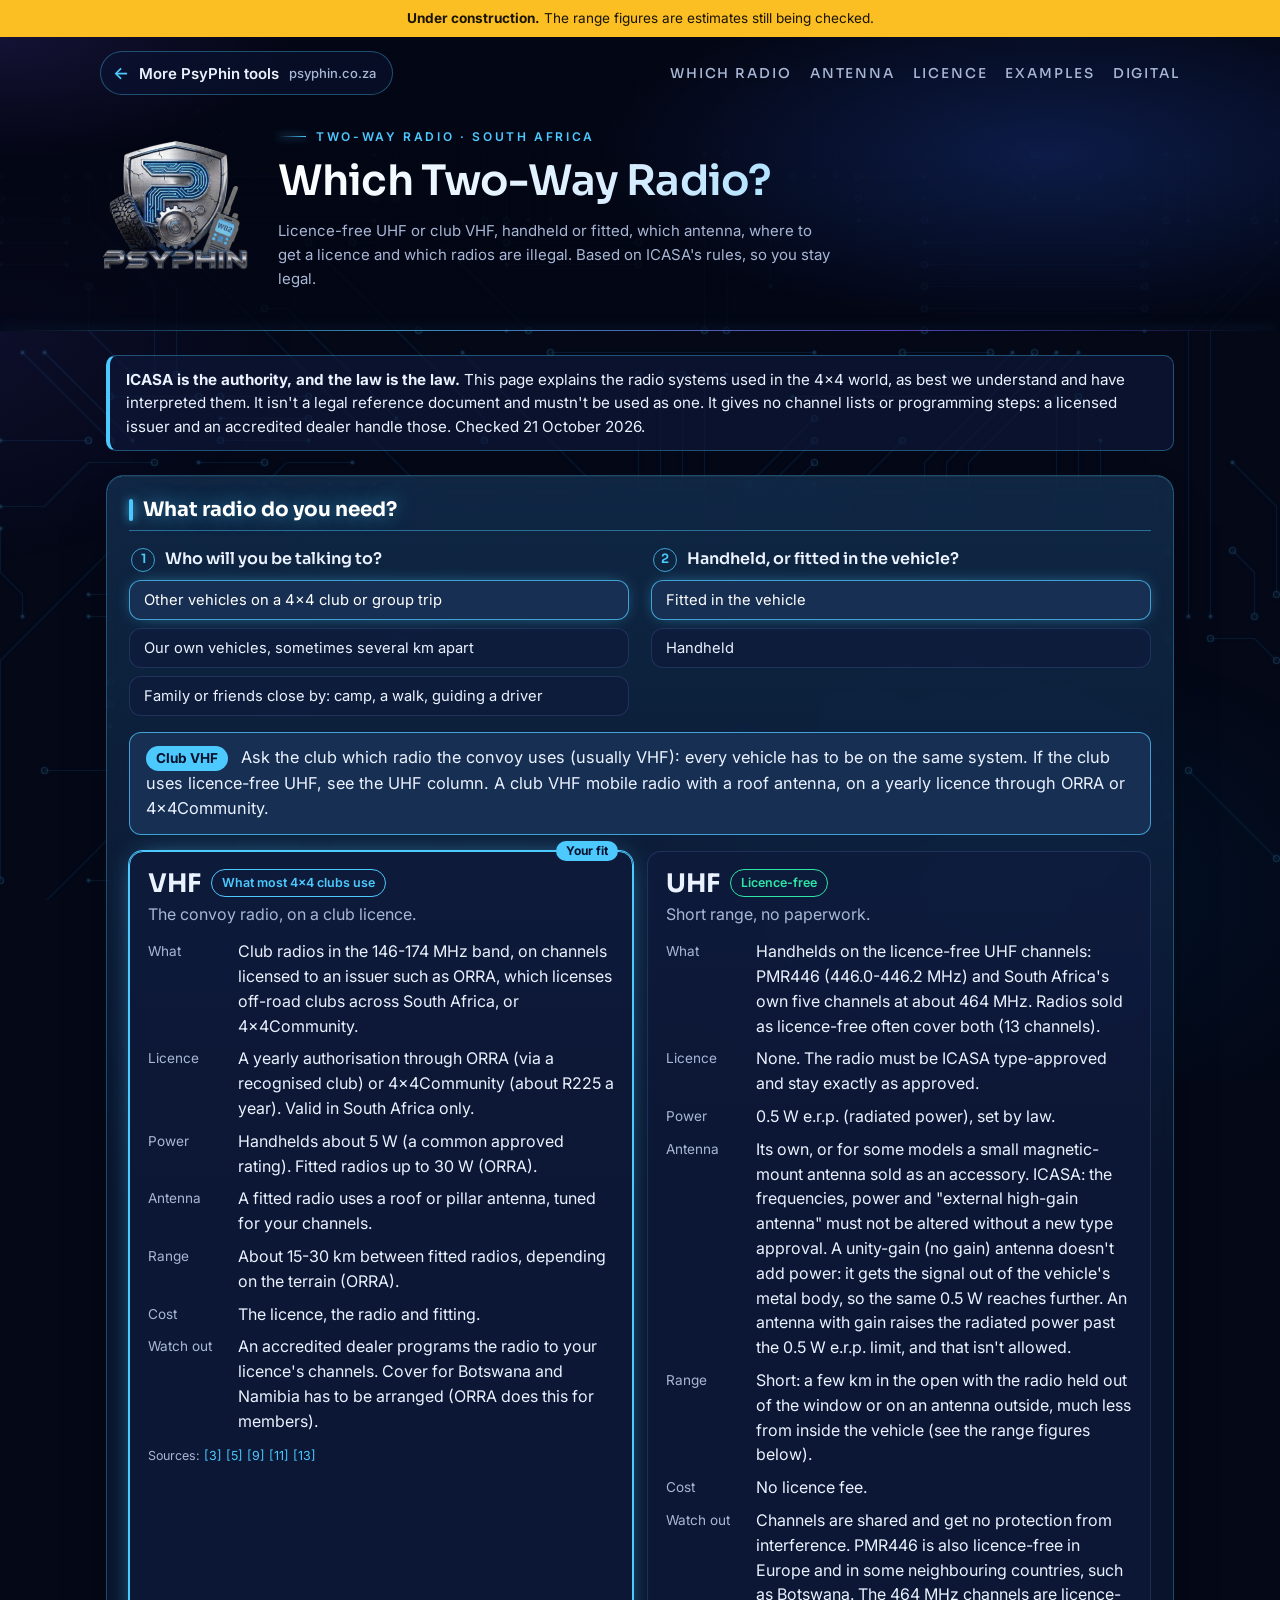
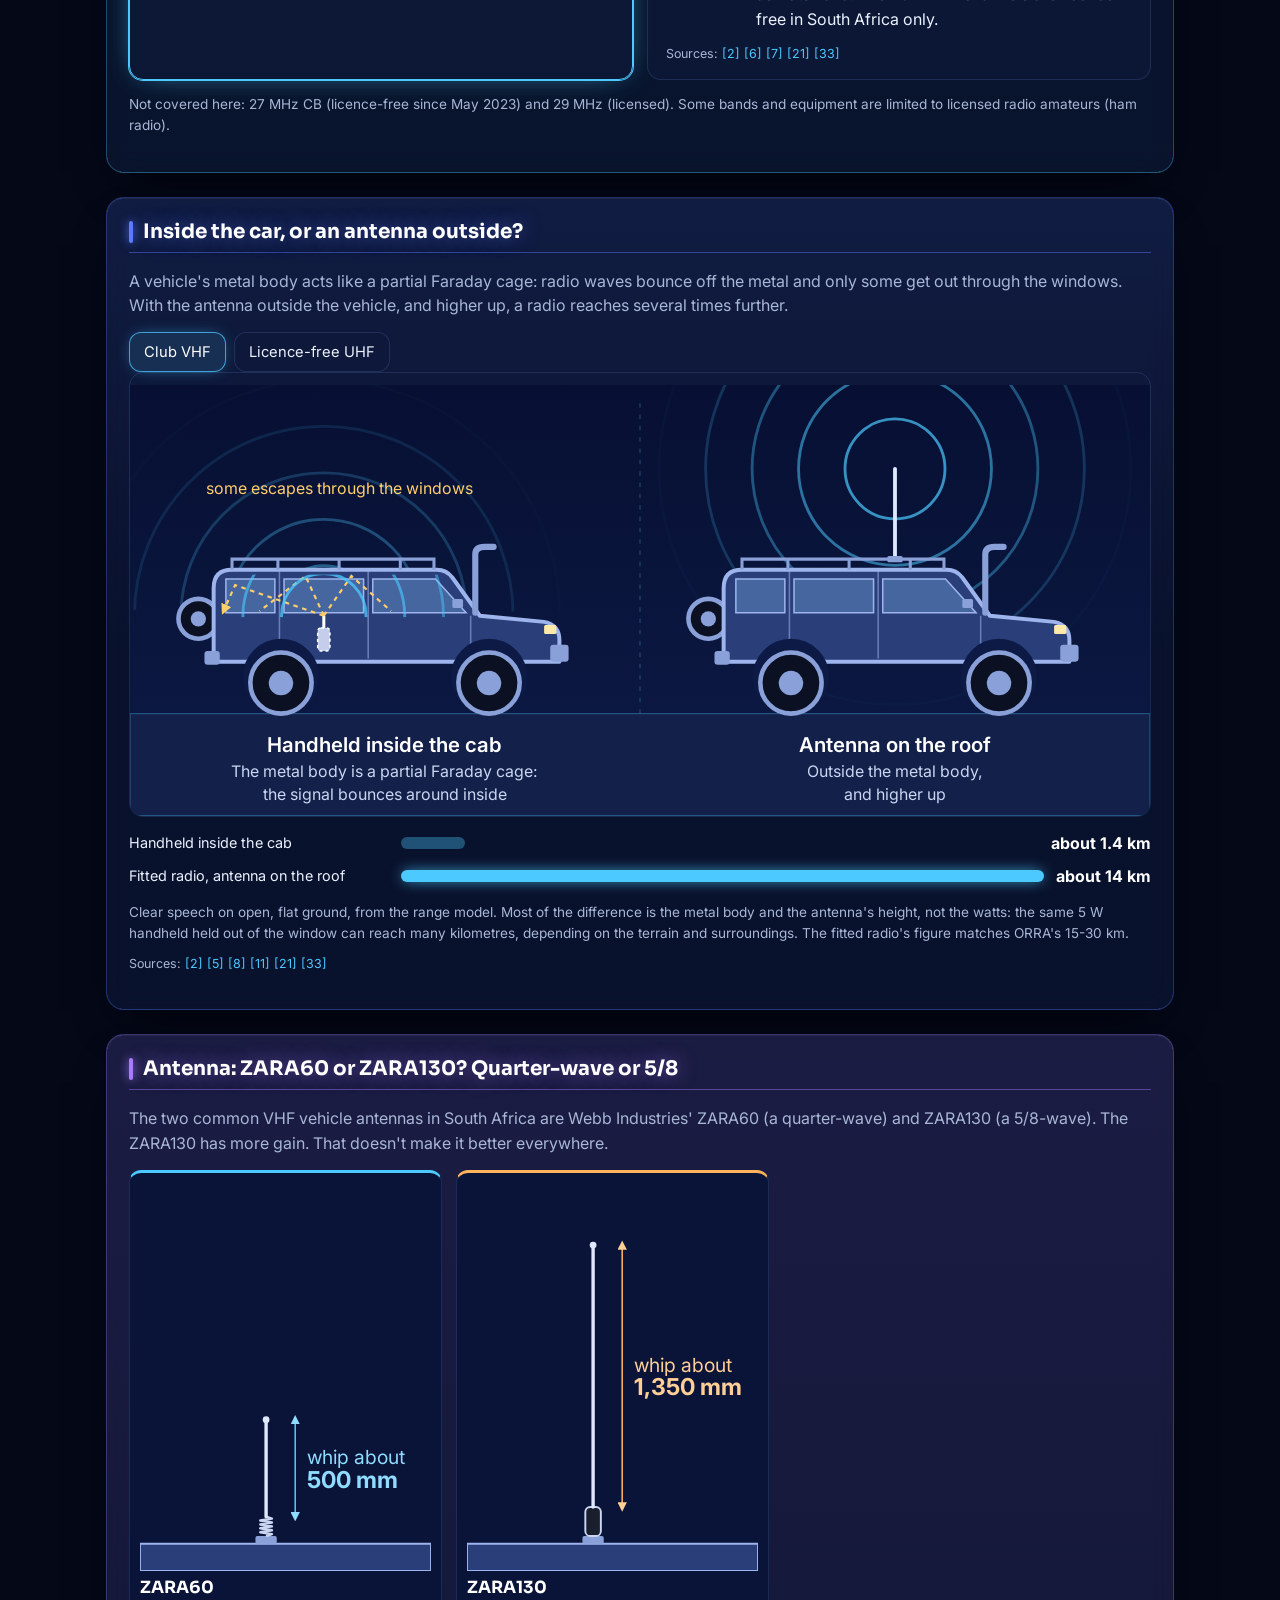
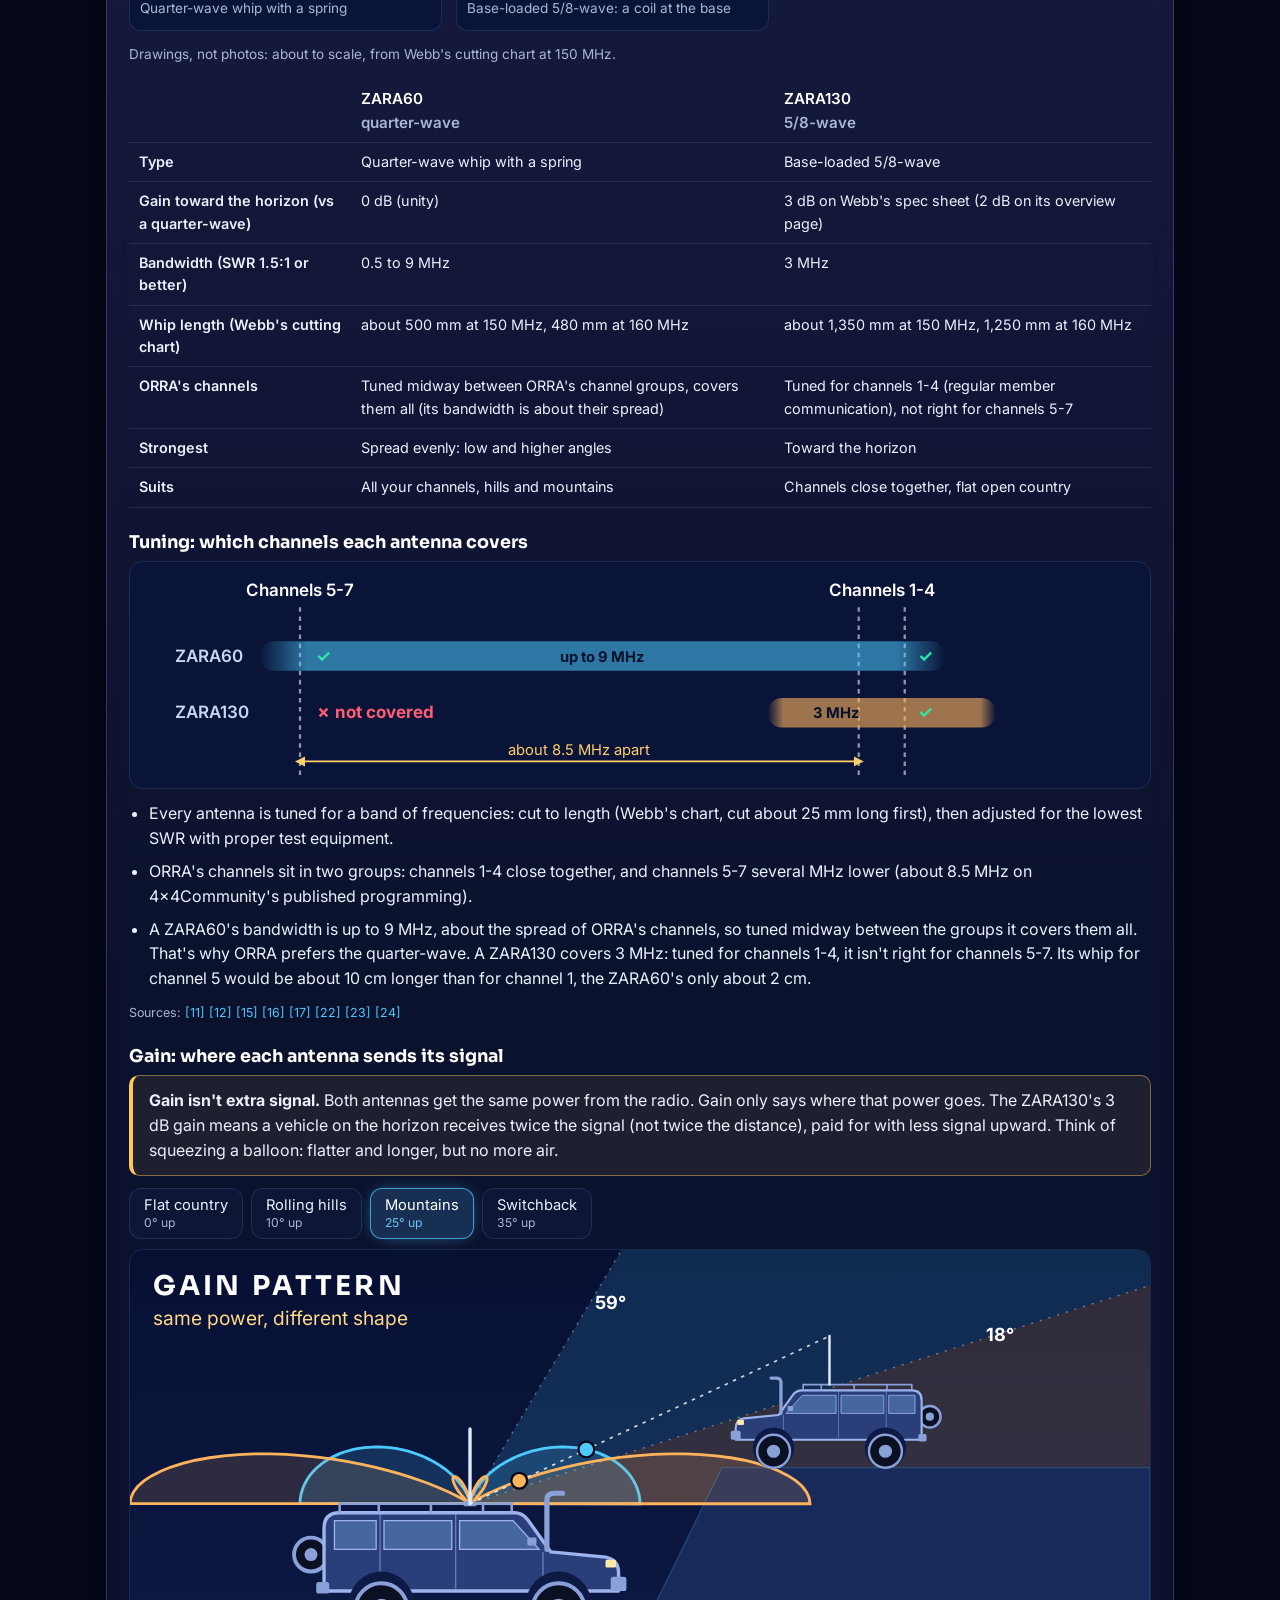
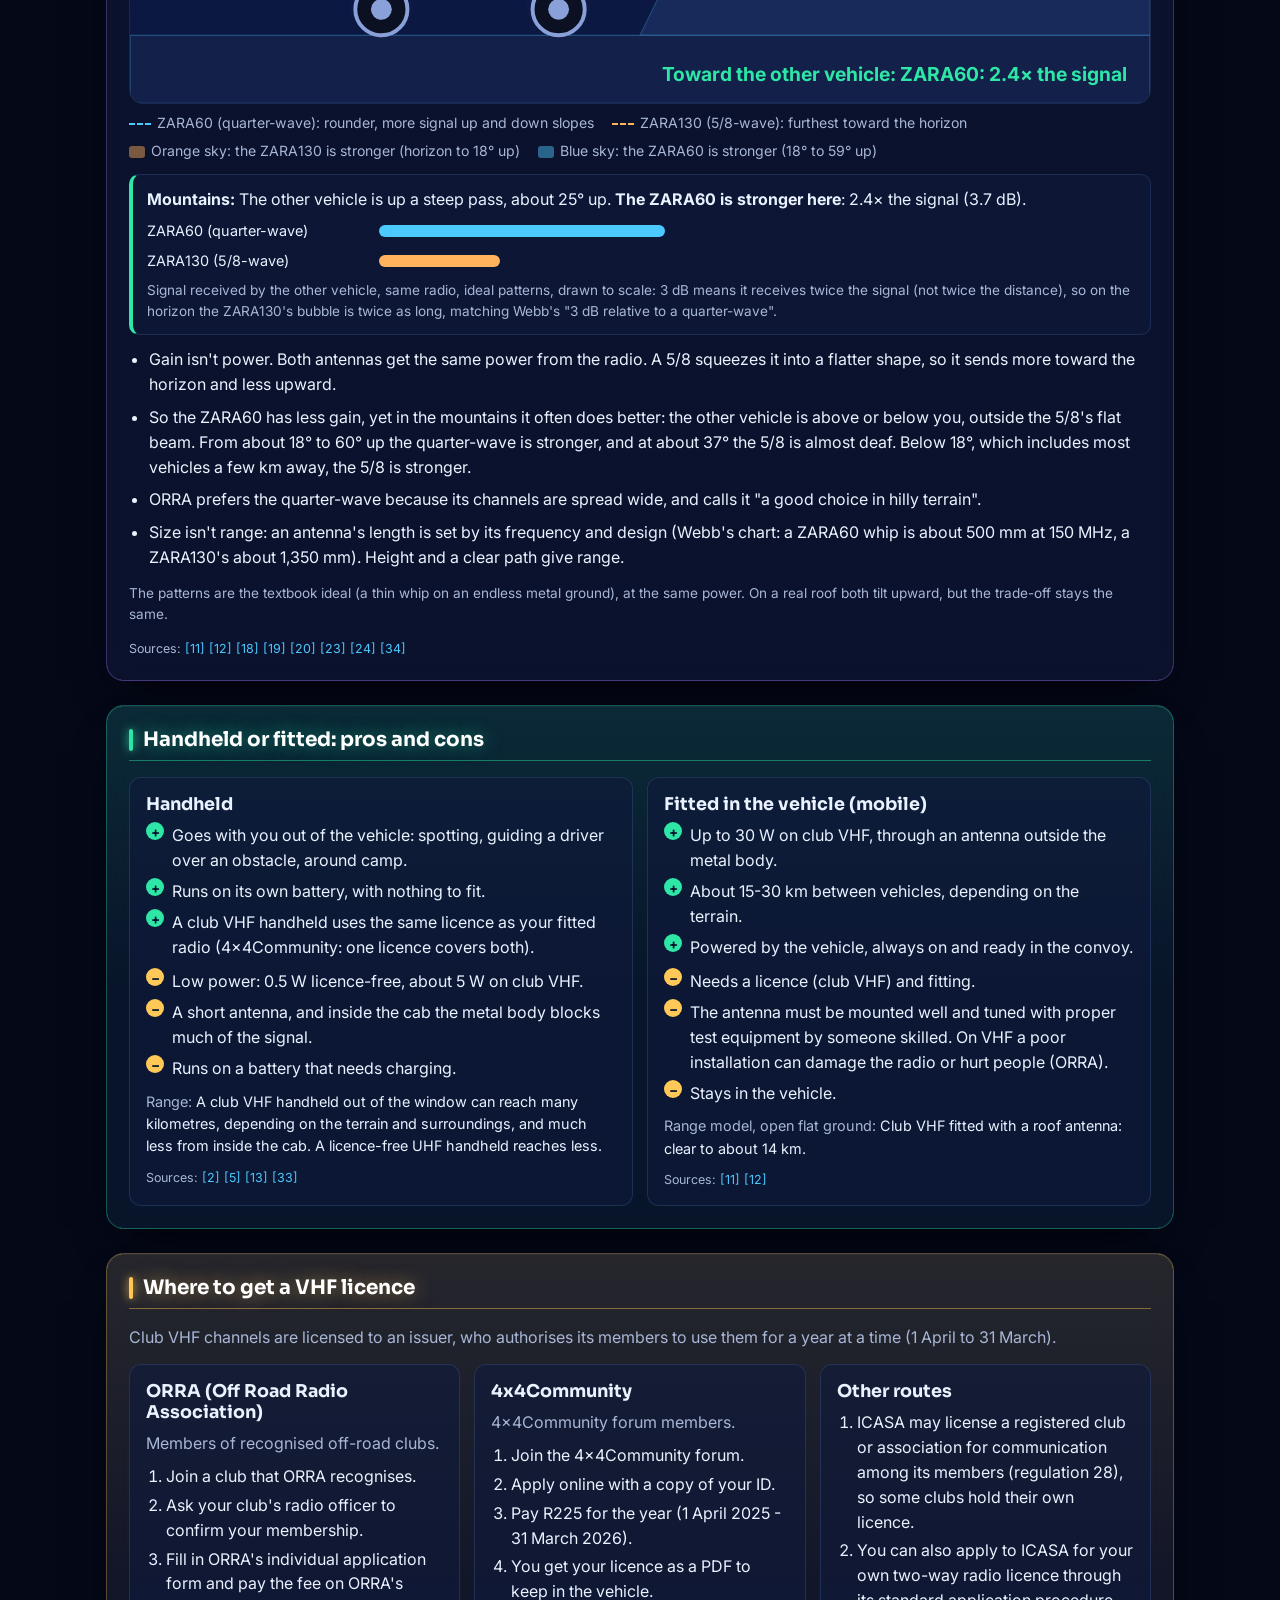
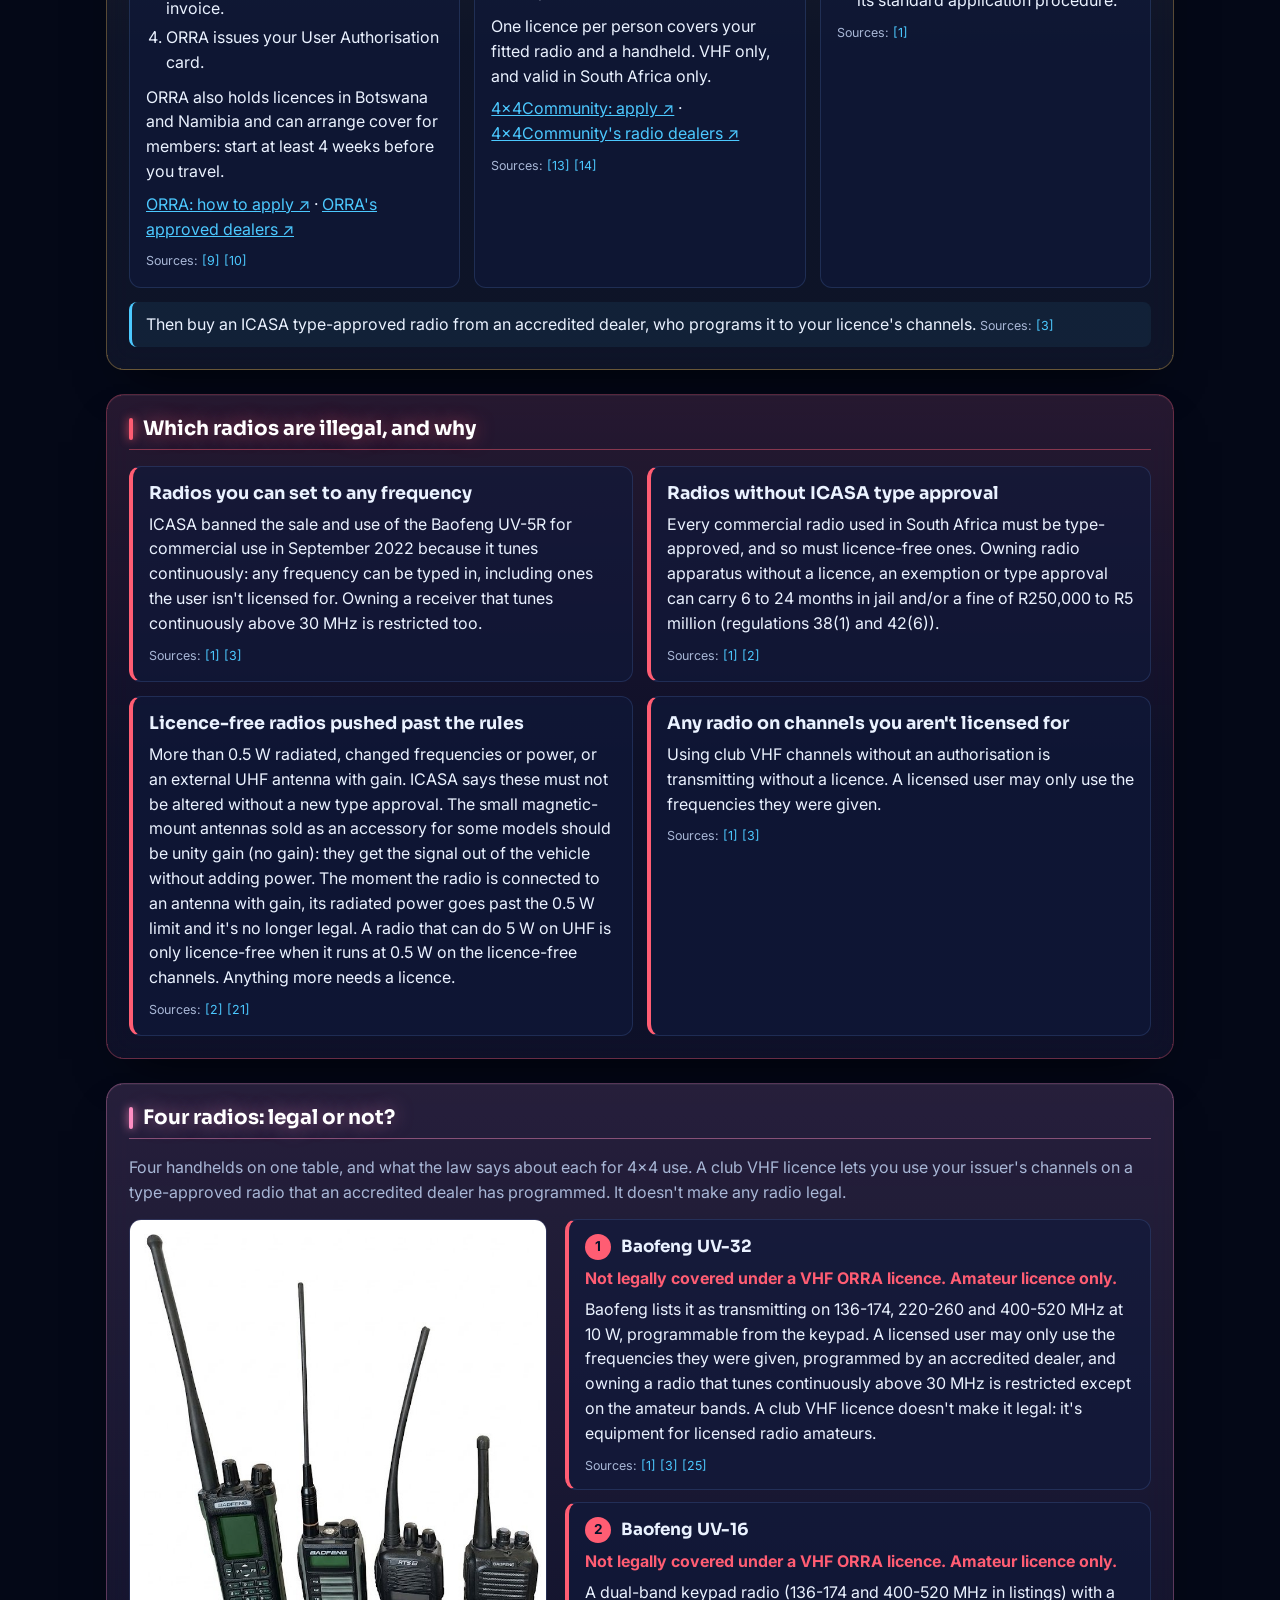
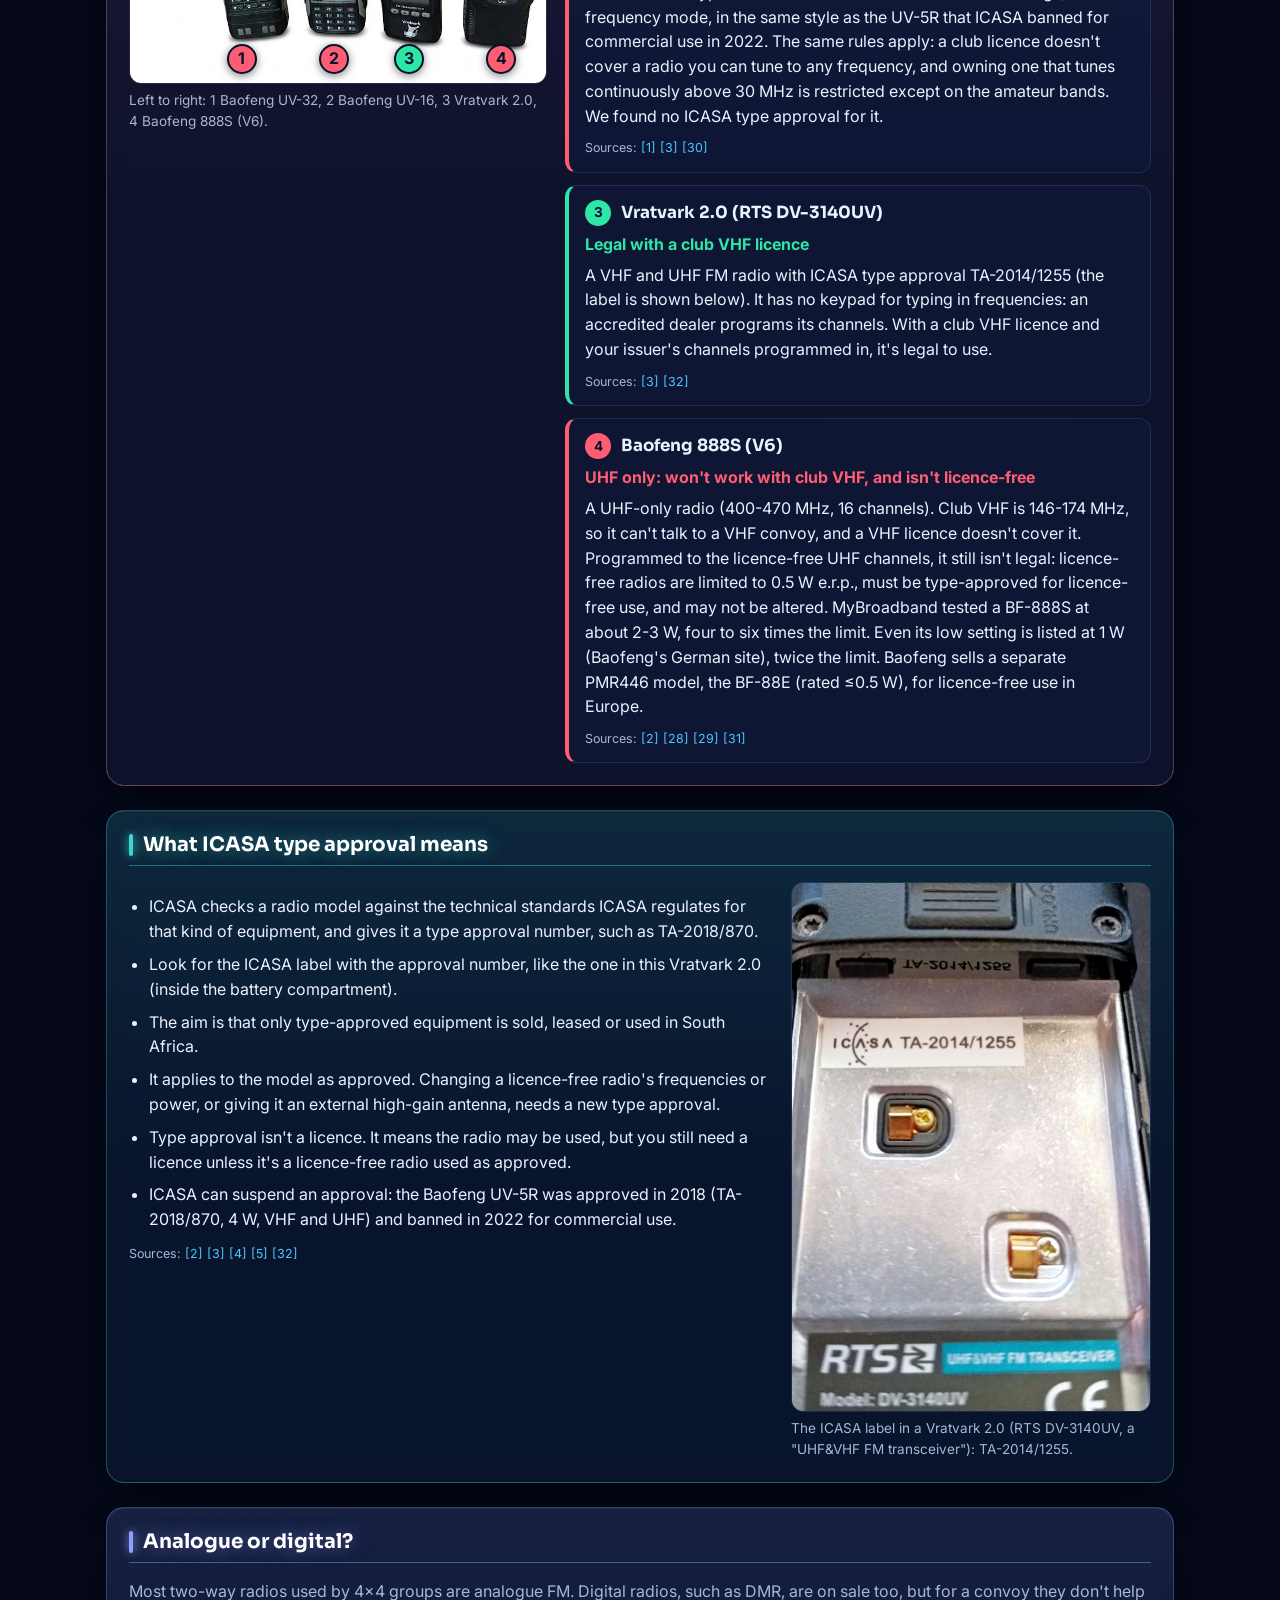
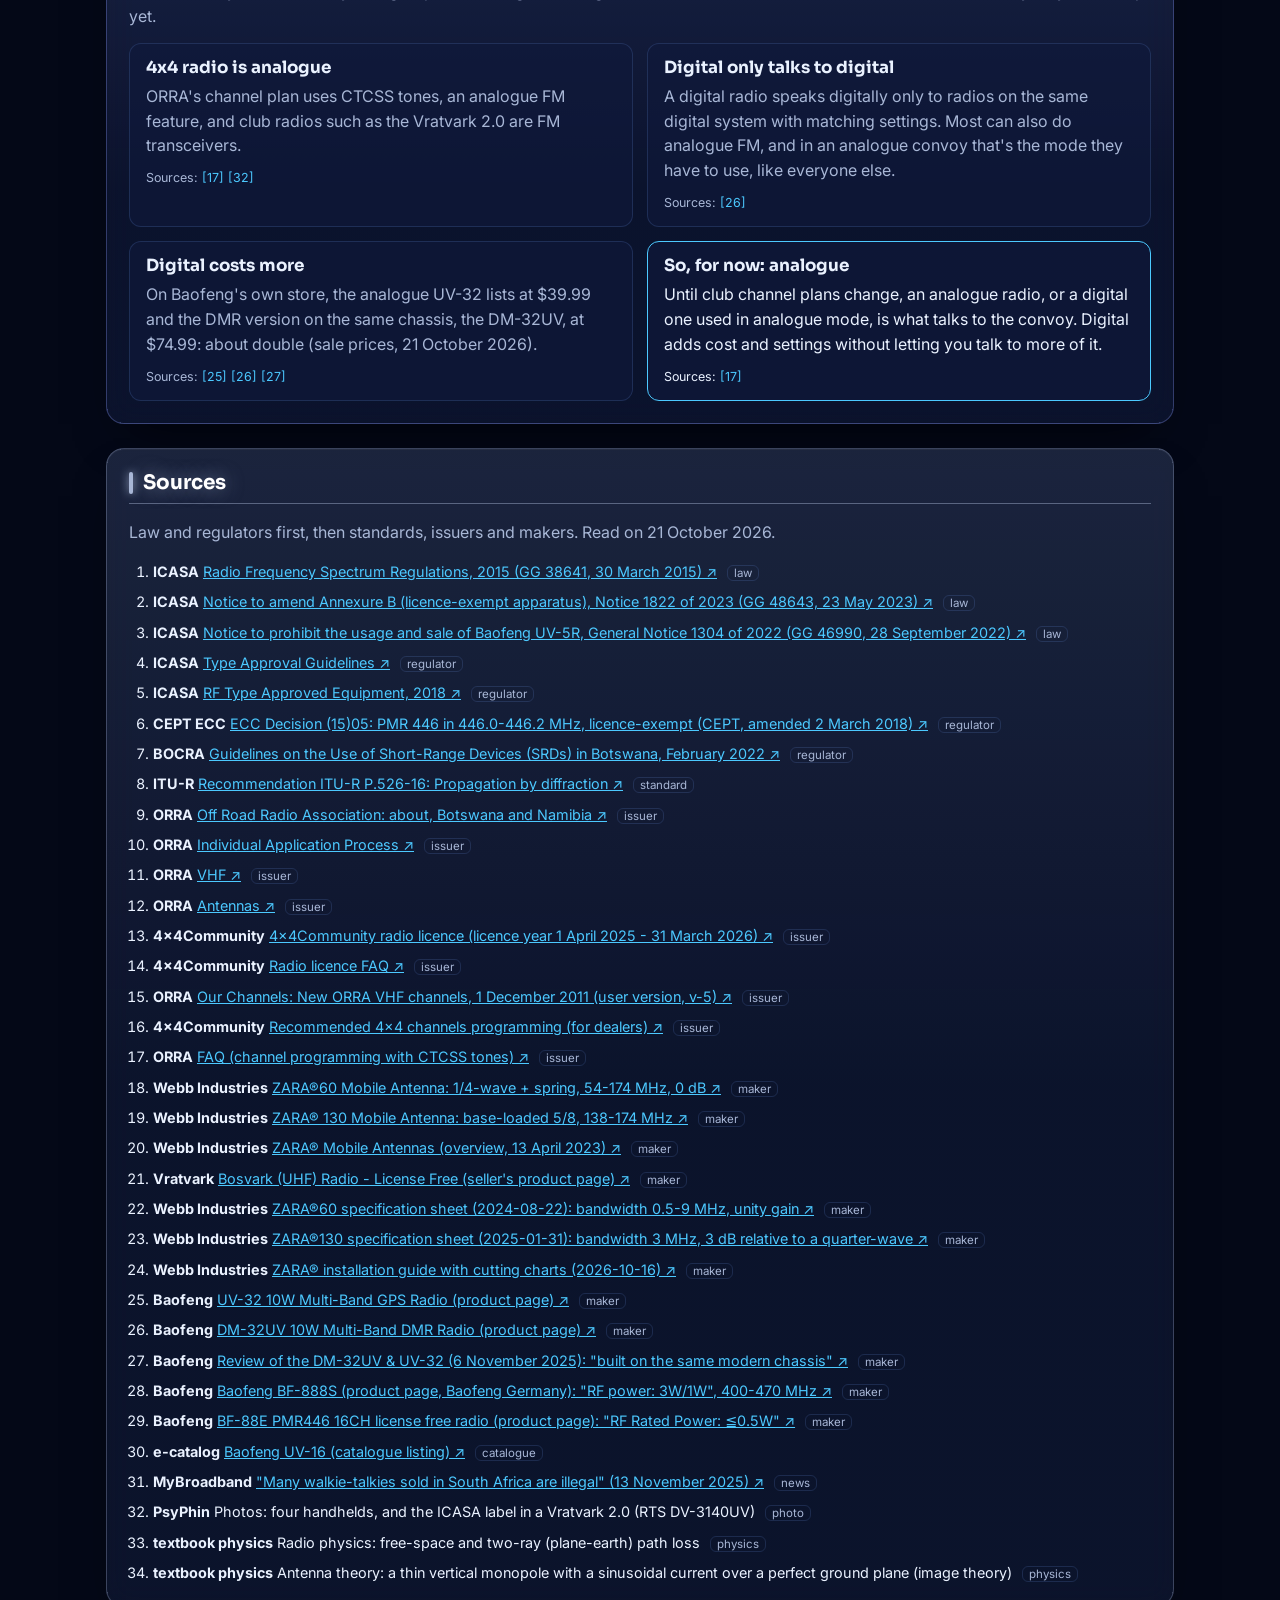
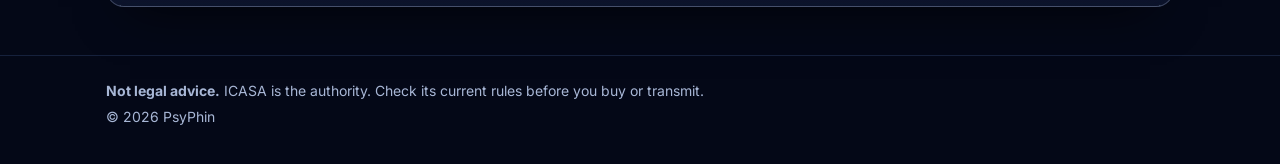
==== commit ddc73292: "888S card: leave out the type-approval list sentences Co-Authored-By: Claude Opus 5.5 <noreply@anthr" ====
--- a/index.html
+++ b/index.html
@@ -192,11 +192,11 @@
     </div>
   </footer>
 
-  <script src="js/data.js?v=20261027e"></script>
-  <script src="js/model.js?v=20261027e"></script>
-  <script src="js/antenna.js?v=20261027e"></script>
-  <script src="js/app.js?v=20261027e"></script>
-  <script src="js/circuit.js?v=20261027e"></script>
+  <script src="js/data.js?v=20261027f"></script>
+  <script src="js/model.js?v=20261027f"></script>
+  <script src="js/antenna.js?v=20261027f"></script>
+  <script src="js/app.js?v=20261027f"></script>
+  <script src="js/circuit.js?v=20261027f"></script>
 
   <!-- GoatCounter: cookie-free page-visit stats at https://psyphin.goatcounter.com/ -->
   <!-- Shared with psyphin.co.za: prefix paths with the host so this site's "/" is counted separately -->
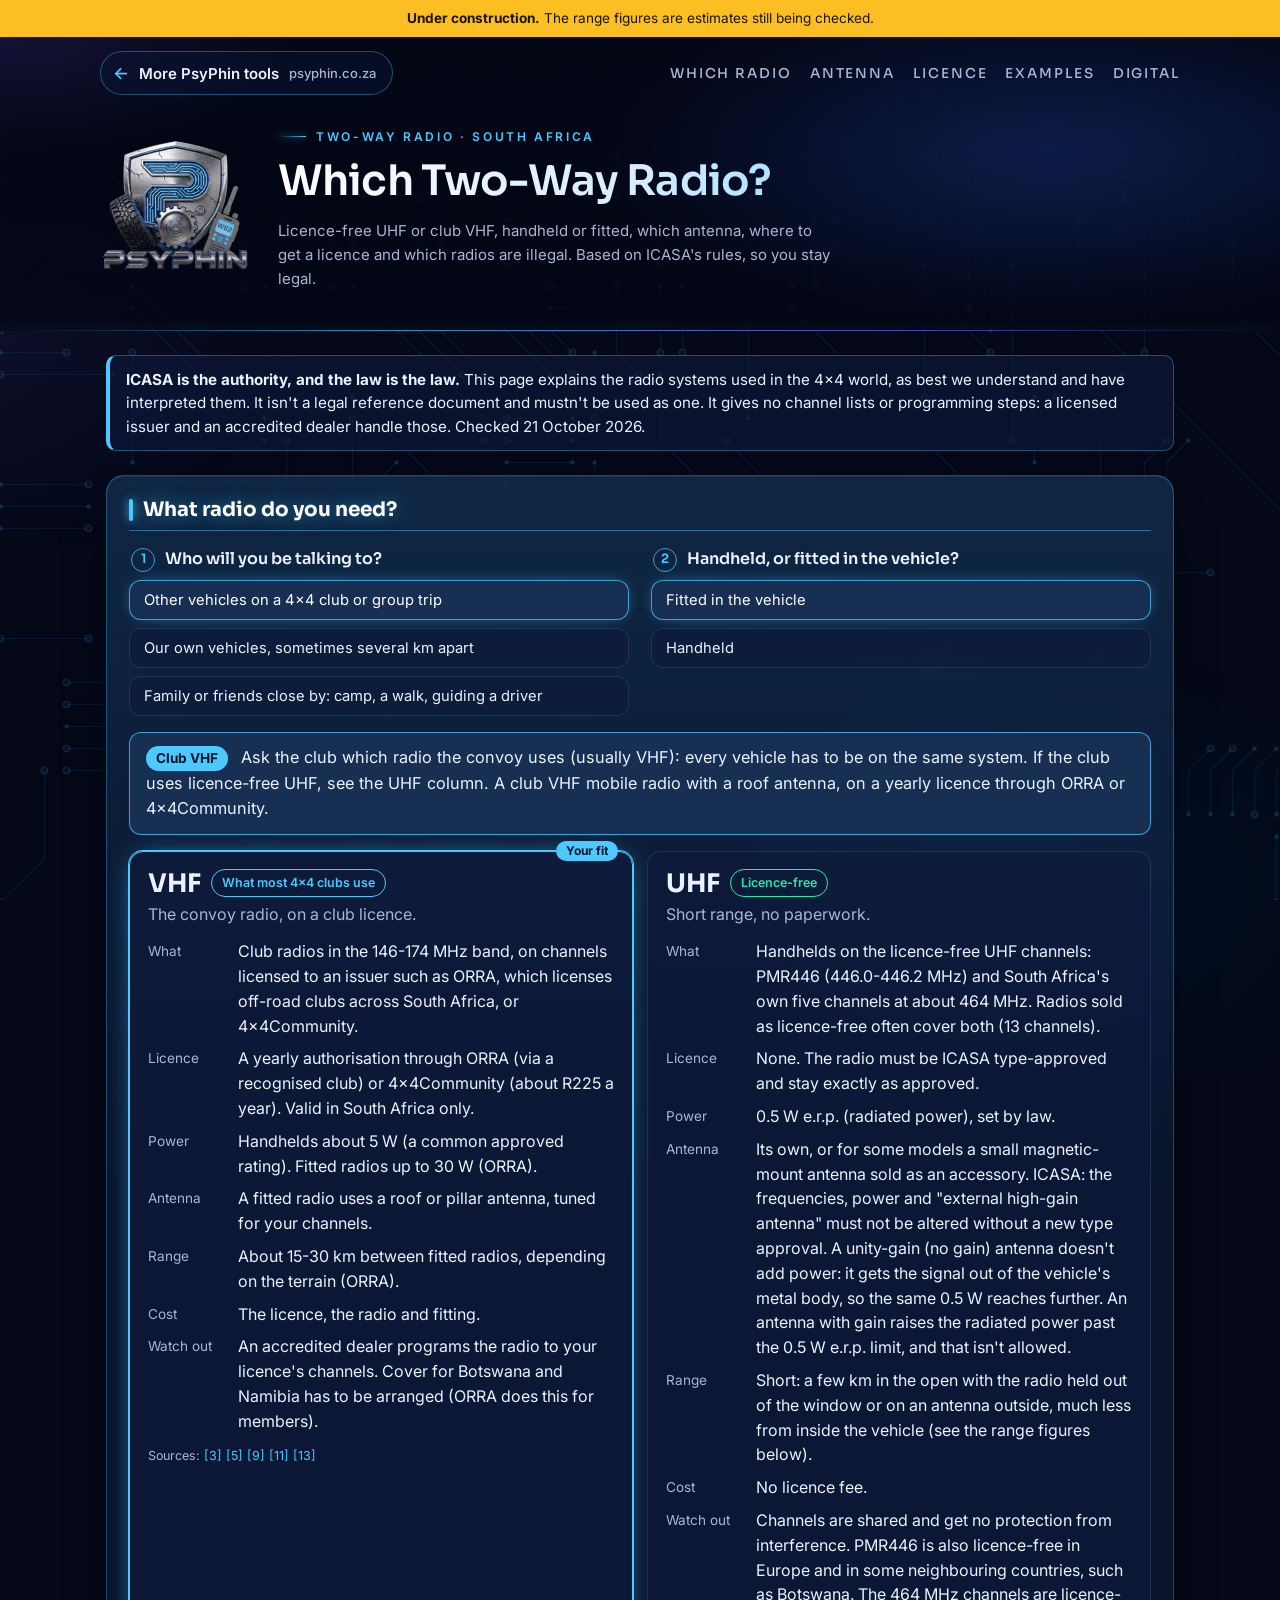
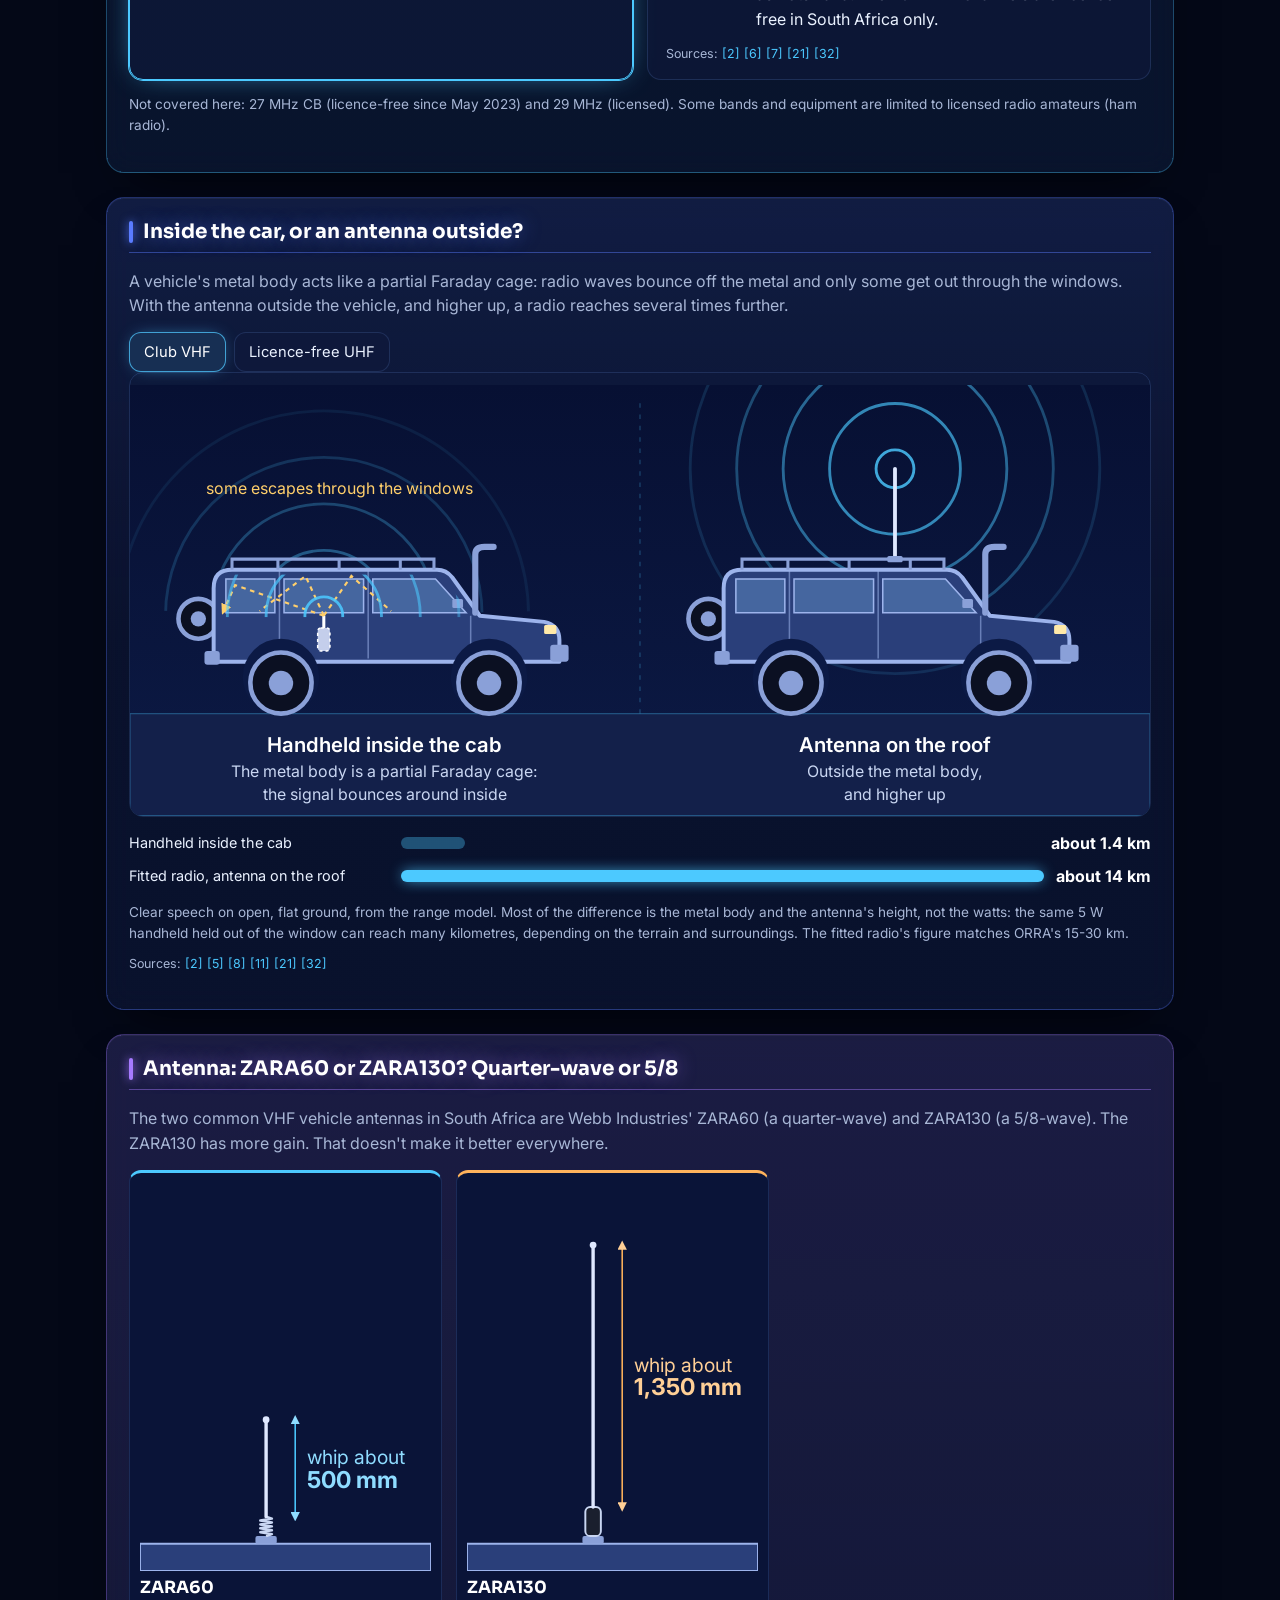
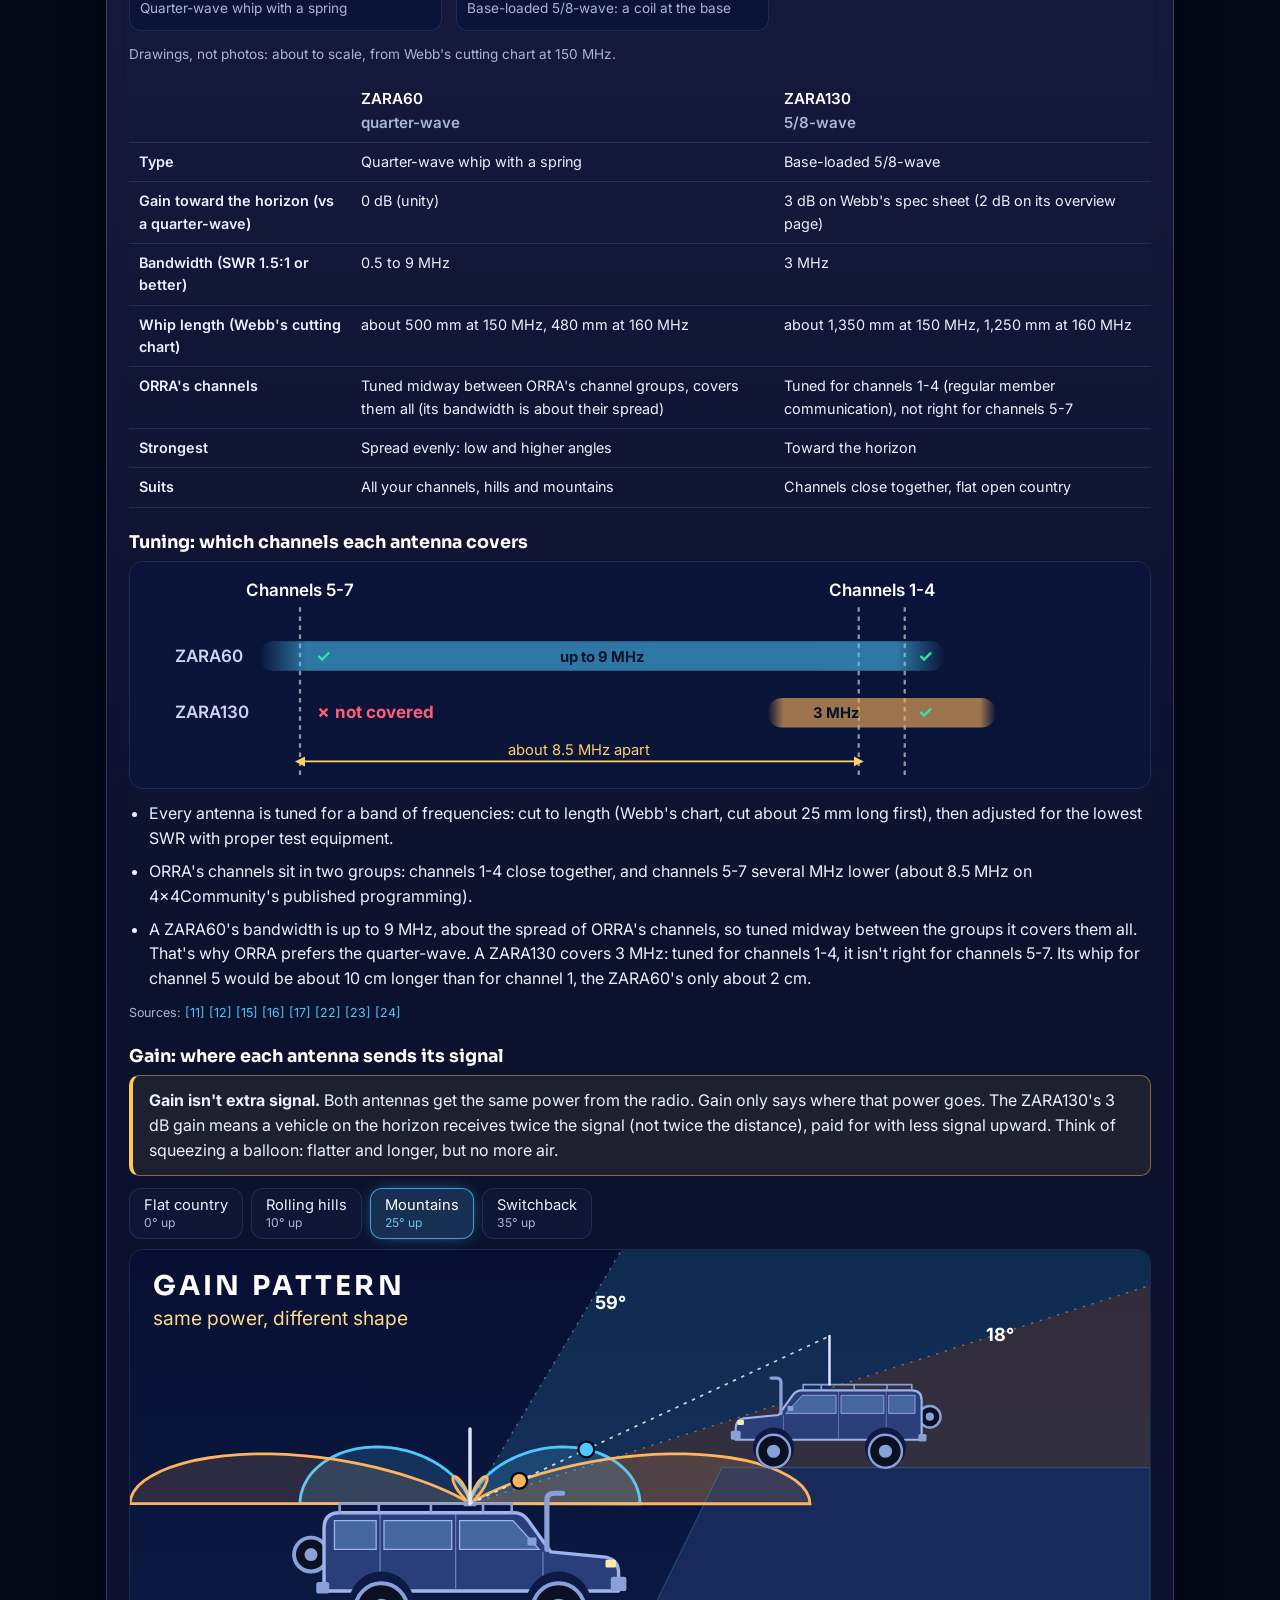
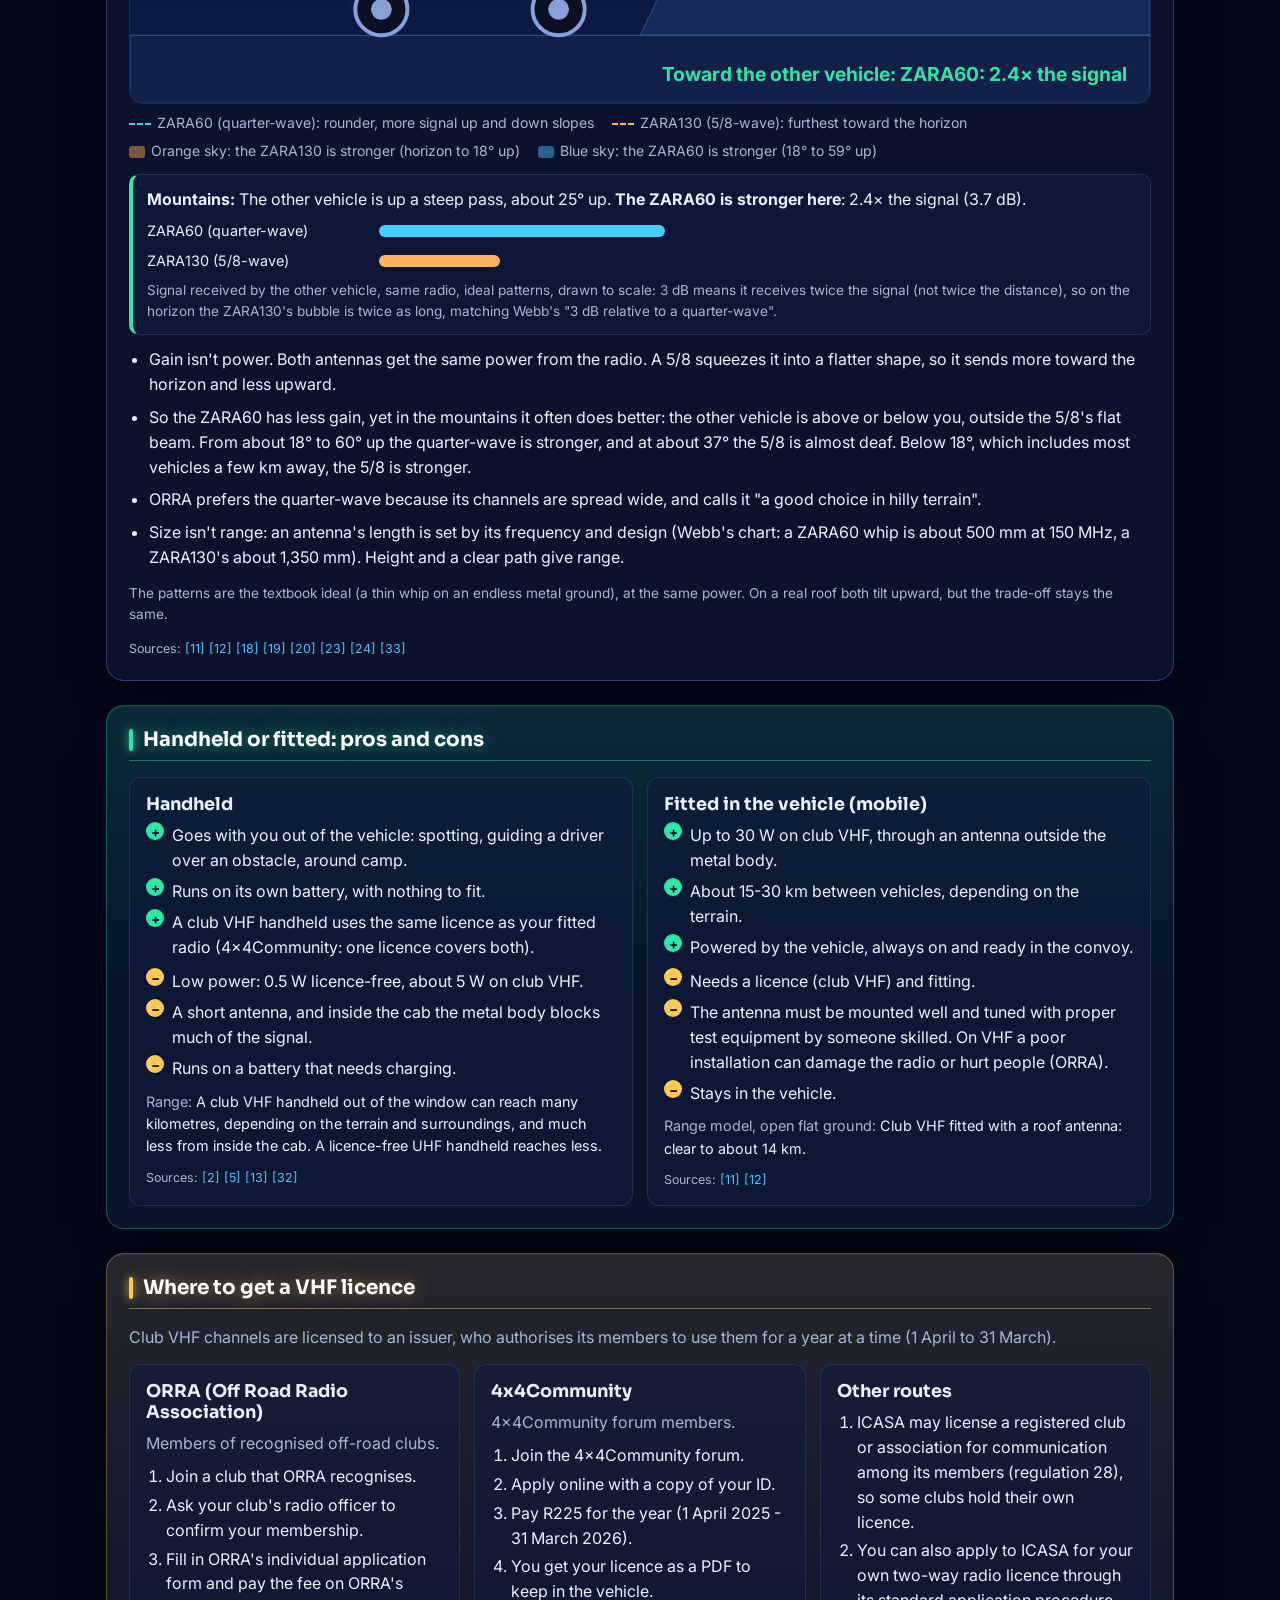
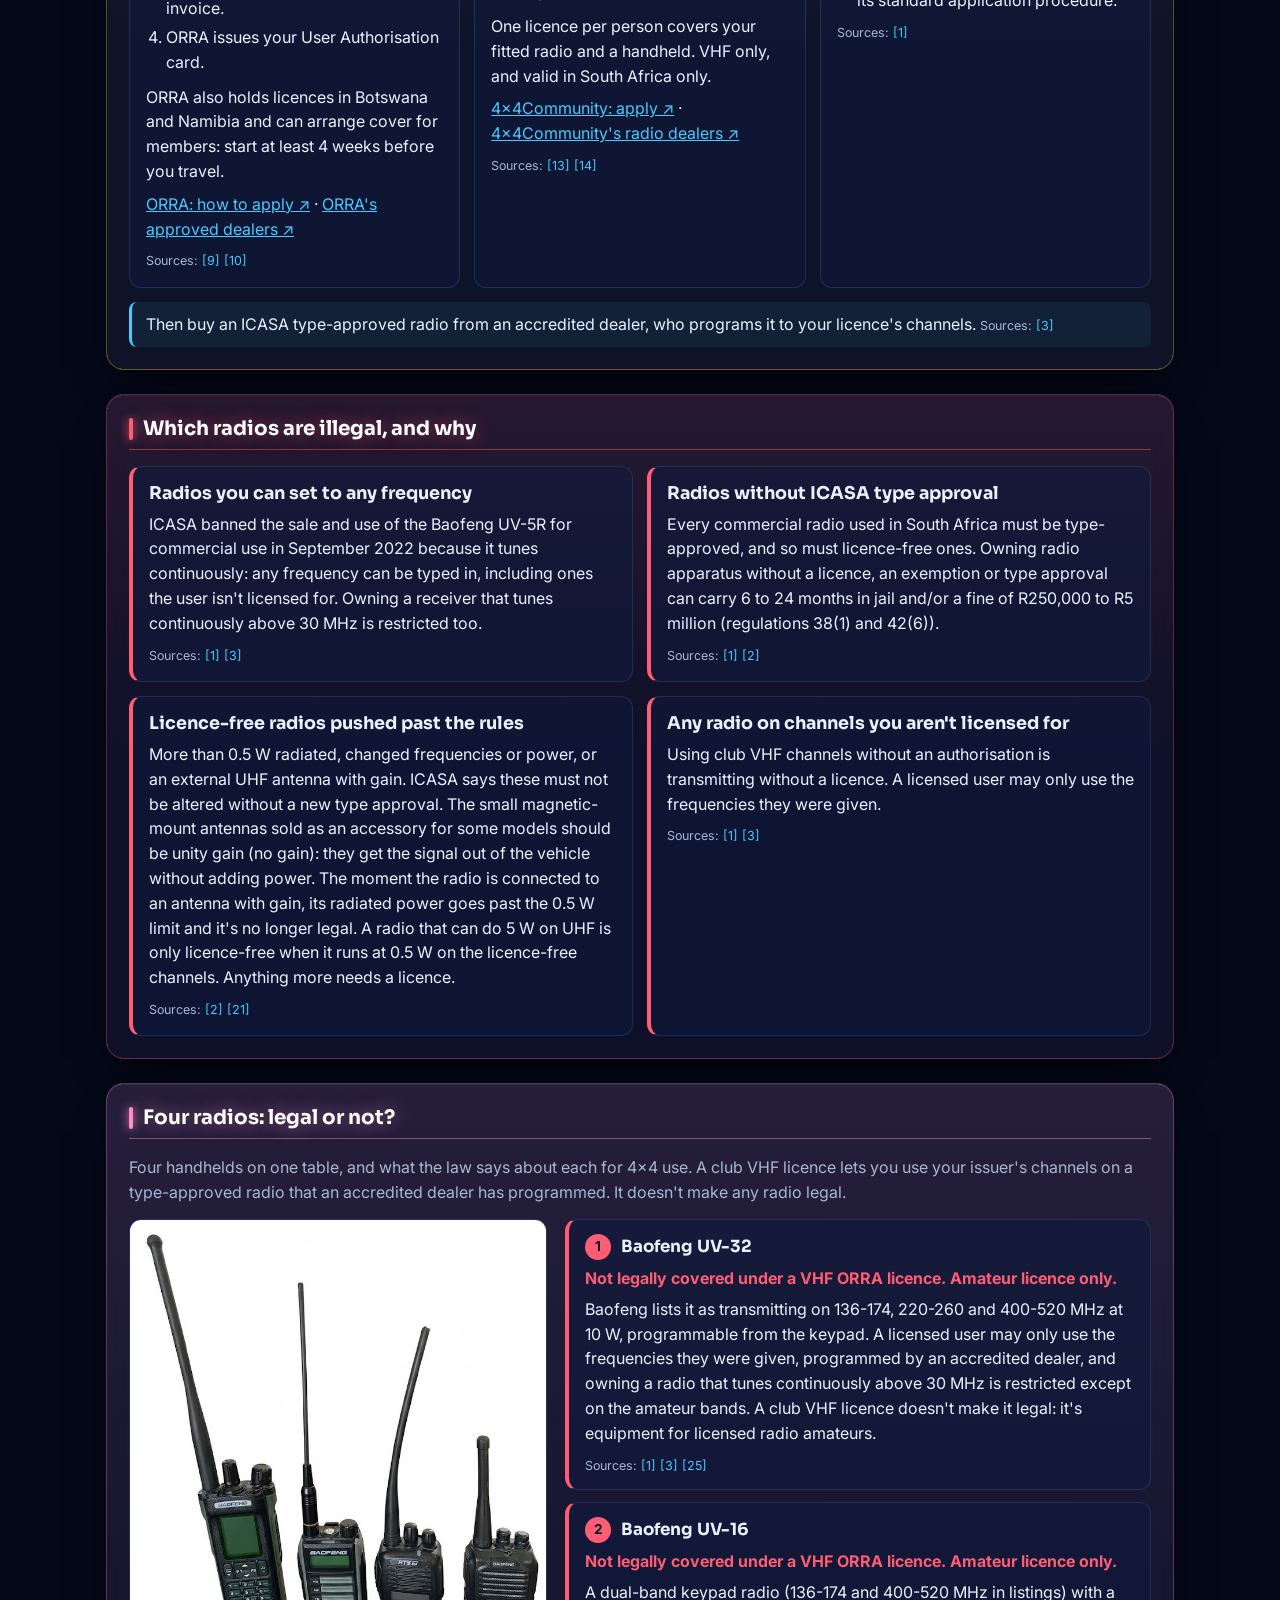
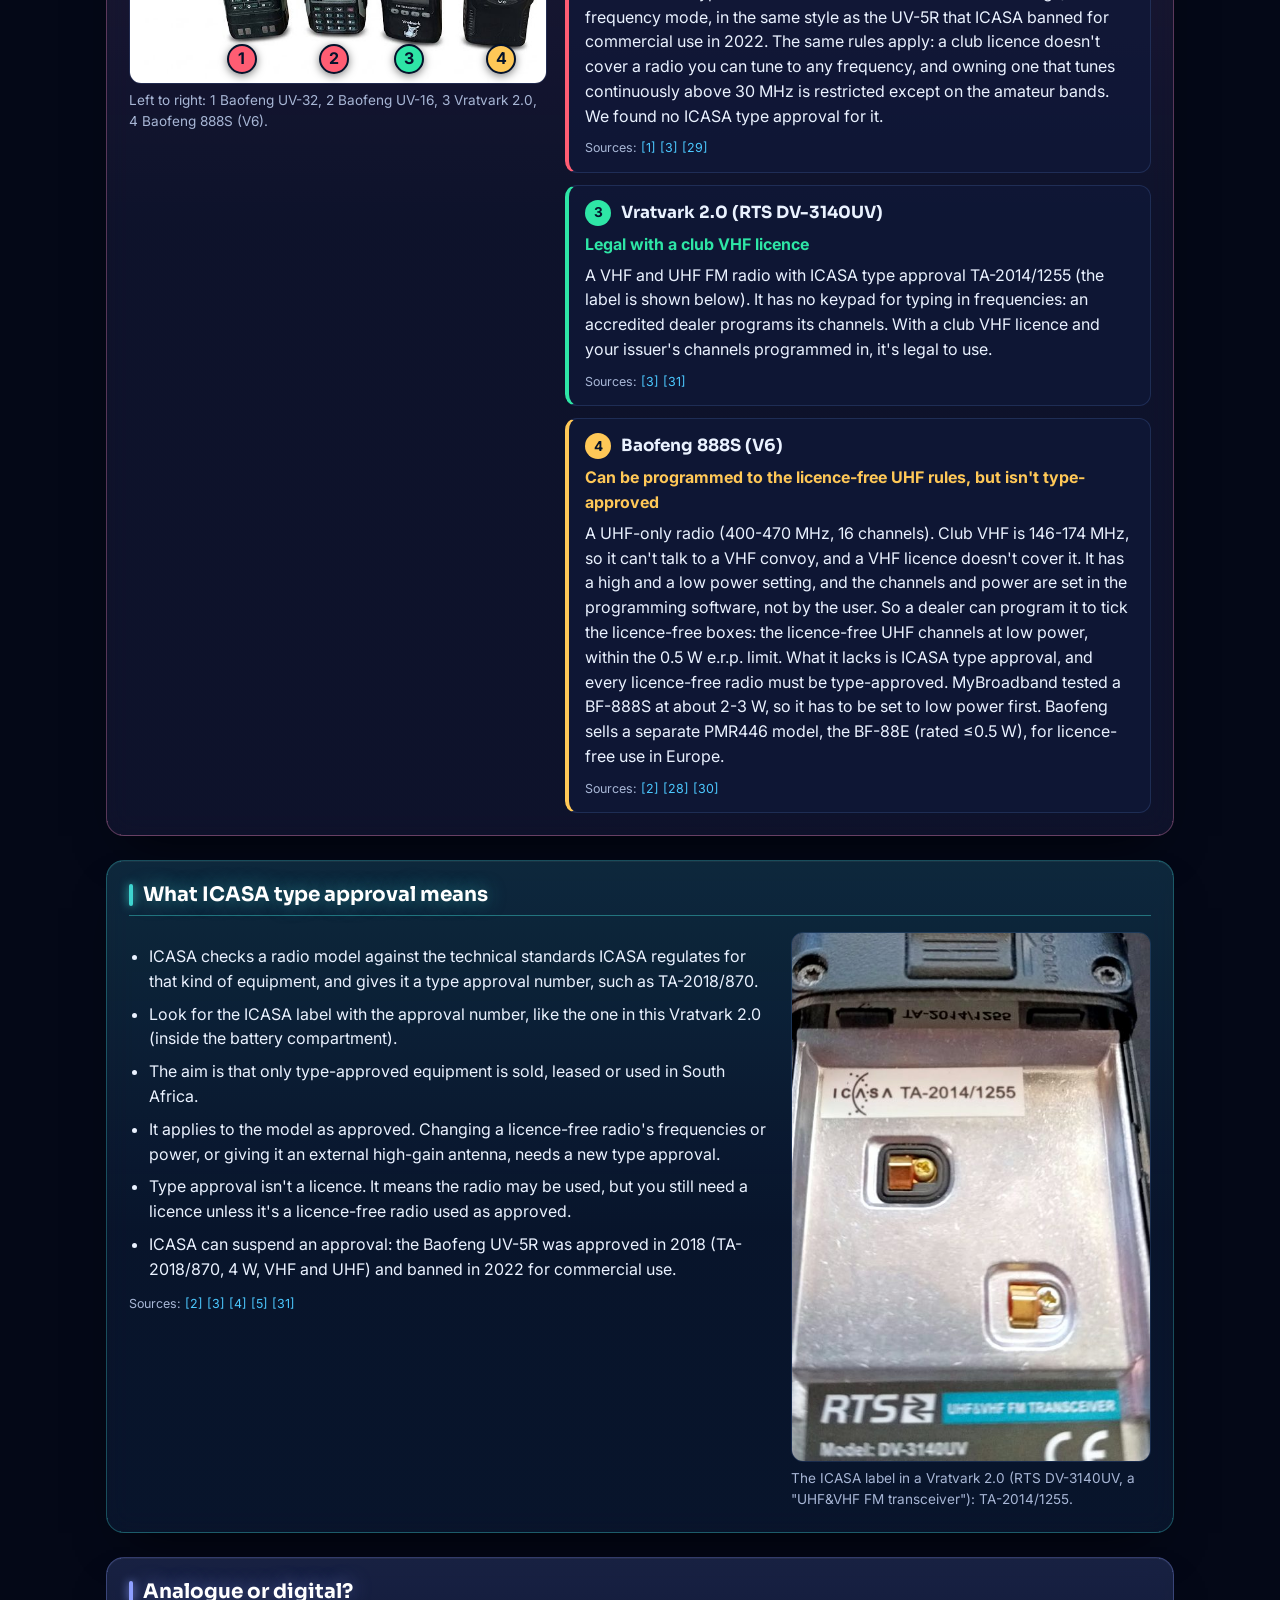
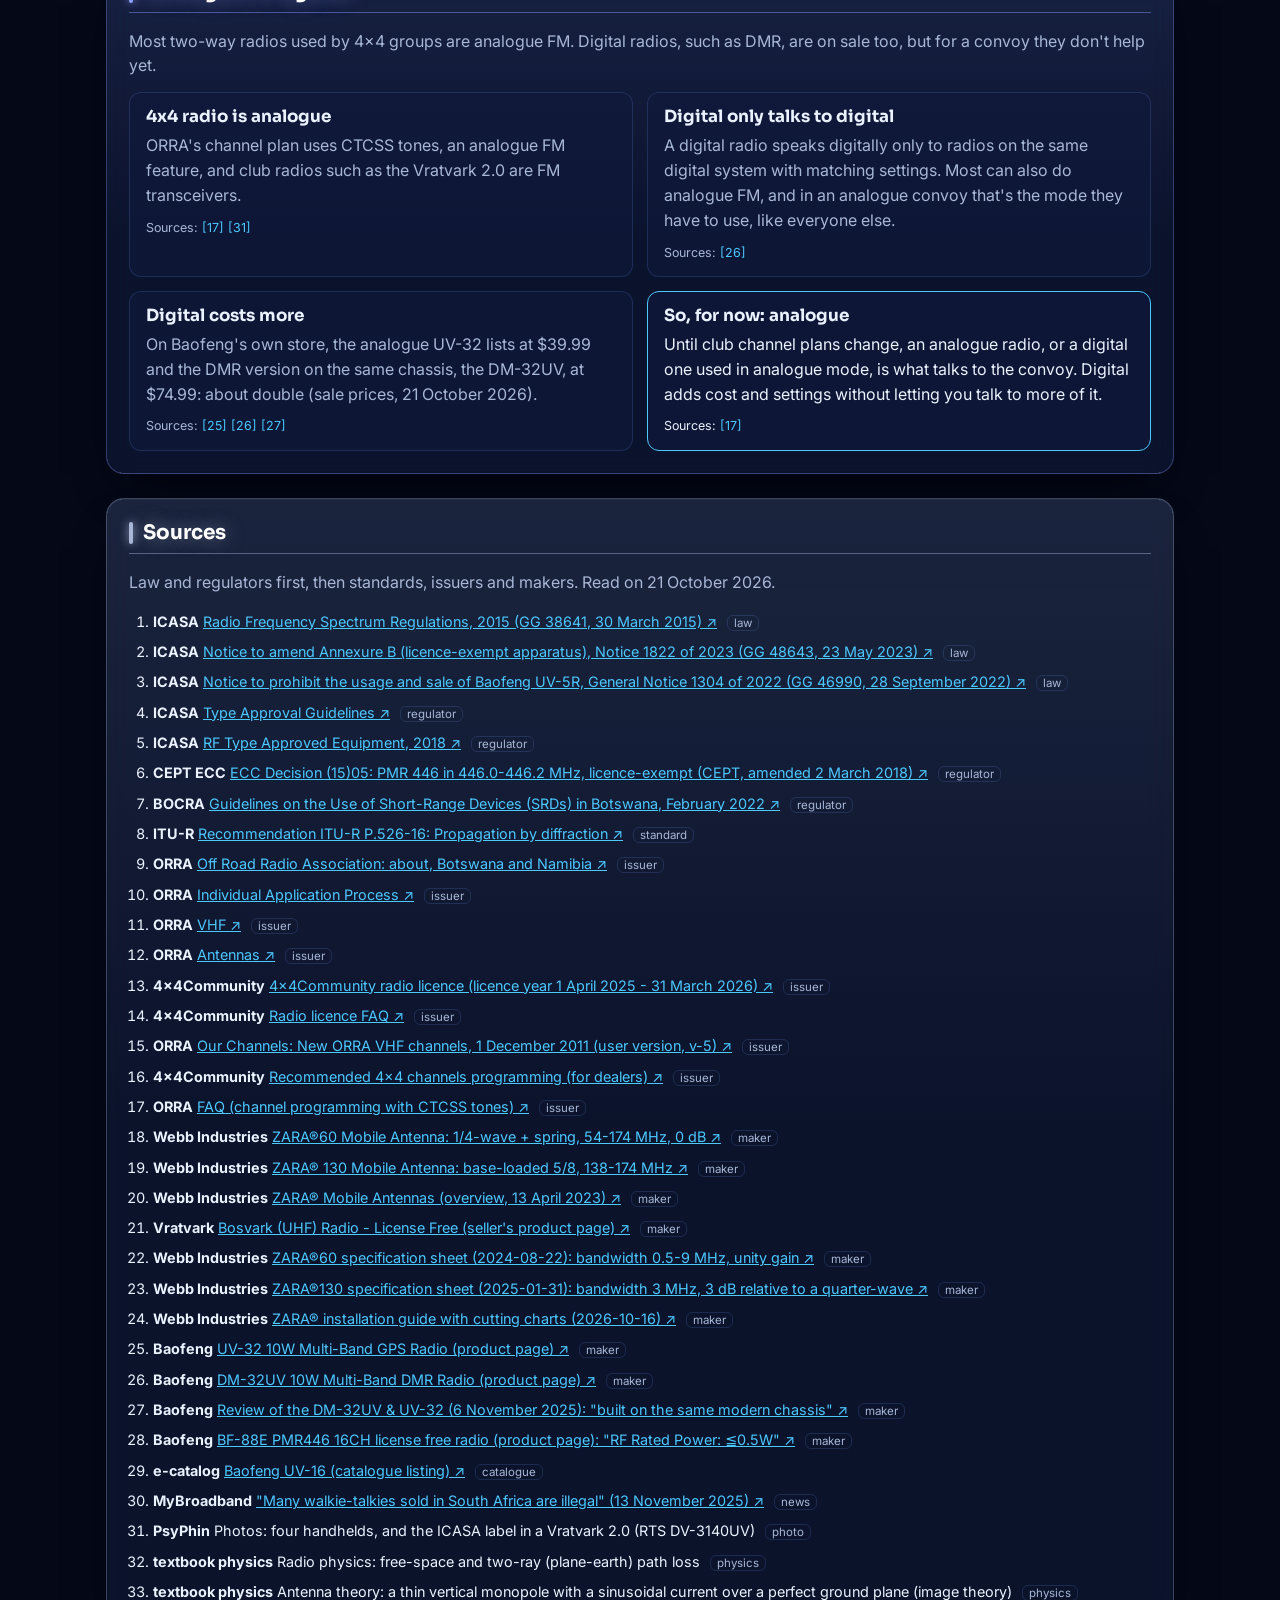
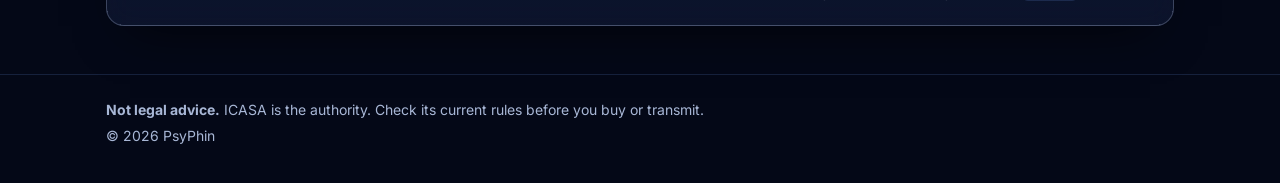
==== commit 543b4bc2: "888S card: can be programmed to the licence-free rules, but not type-approved Verdict moves from fai" ====
--- a/index.html
+++ b/index.html
@@ -39,7 +39,7 @@
   <link rel="preconnect" href="https://fonts.googleapis.com">
   <link rel="preconnect" href="https://fonts.gstatic.com" crossorigin>
   <link href="https://fonts.googleapis.com/css2?family=Inter:wght@400;500;600;700&family=Sora:wght@500;600;700&display=swap" rel="stylesheet">
-  <link rel="stylesheet" href="css/style.css?v=20261023d">
+  <link rel="stylesheet" href="css/style.css?v=20261027g">
 </head>
 <body>
   <a class="skip-link" href="#main">Skip to content</a>
@@ -192,11 +192,11 @@
     </div>
   </footer>
 
-  <script src="js/data.js?v=20261027f"></script>
-  <script src="js/model.js?v=20261027f"></script>
-  <script src="js/antenna.js?v=20261027f"></script>
-  <script src="js/app.js?v=20261027f"></script>
-  <script src="js/circuit.js?v=20261027f"></script>
+  <script src="js/data.js?v=20261027g"></script>
+  <script src="js/model.js?v=20261027g"></script>
+  <script src="js/antenna.js?v=20261027g"></script>
+  <script src="js/app.js?v=20261027g"></script>
+  <script src="js/circuit.js?v=20261027g"></script>
 
   <!-- GoatCounter: cookie-free page-visit stats at https://psyphin.goatcounter.com/ -->
   <!-- Shared with psyphin.co.za: prefix paths with the host so this site's "/" is counted separately -->
--- a/css/style.css
+++ b/css/style.css
@@ -655,6 +655,7 @@
 }
 .photo-badge--pass { background: var(--pass); }
 .photo-badge--fail { background: var(--fail); }
+.photo-badge--warn { background: var(--warn); }
 .examples { display: grid; grid-template-columns: minmax(0, 5fr) minmax(0, 7fr); gap: 18px; align-items: start; }
 .example-cards { display: grid; gap: 12px; }
 @media (min-width: 861px) { .examples > .photo-fig { position: sticky; top: 16px; } }
@@ -667,6 +668,9 @@
 .example--pass .example-no { background: var(--pass); }
 .example-verdict { margin: 6px 0 !important; font-weight: 700; color: var(--fail); }
 .example--pass .example-verdict { color: var(--pass); }
+.example--warn { border-left-color: var(--warn); }
+.example--warn .example-no { background: var(--warn); }
+.example--warn .example-verdict { color: var(--warn); }
 .approval { display: grid; grid-template-columns: minmax(0, 7fr) minmax(0, 4fr); gap: 18px; align-items: start; }
 .photo-fig--label { max-width: 360px; justify-self: end; }
 .digital { display: grid; grid-template-columns: repeat(2, minmax(0, 1fr)); gap: 14px; }
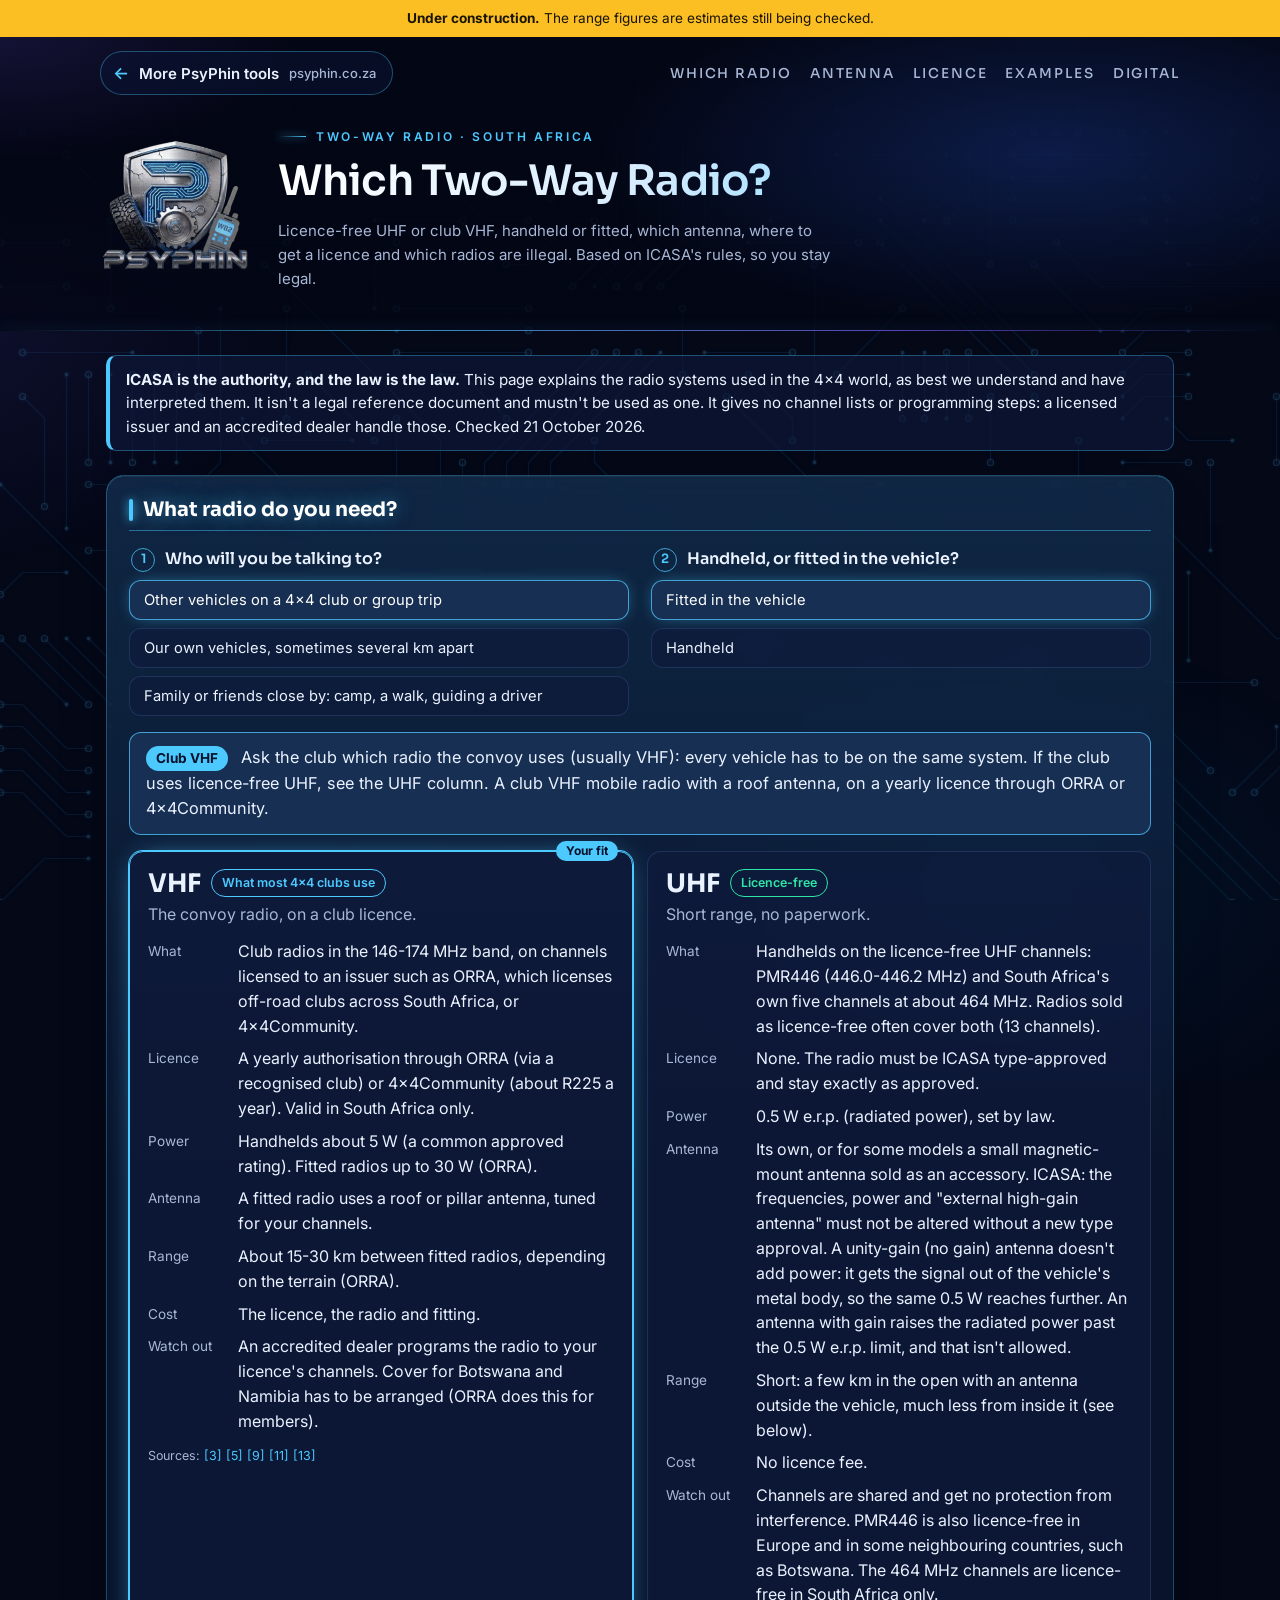
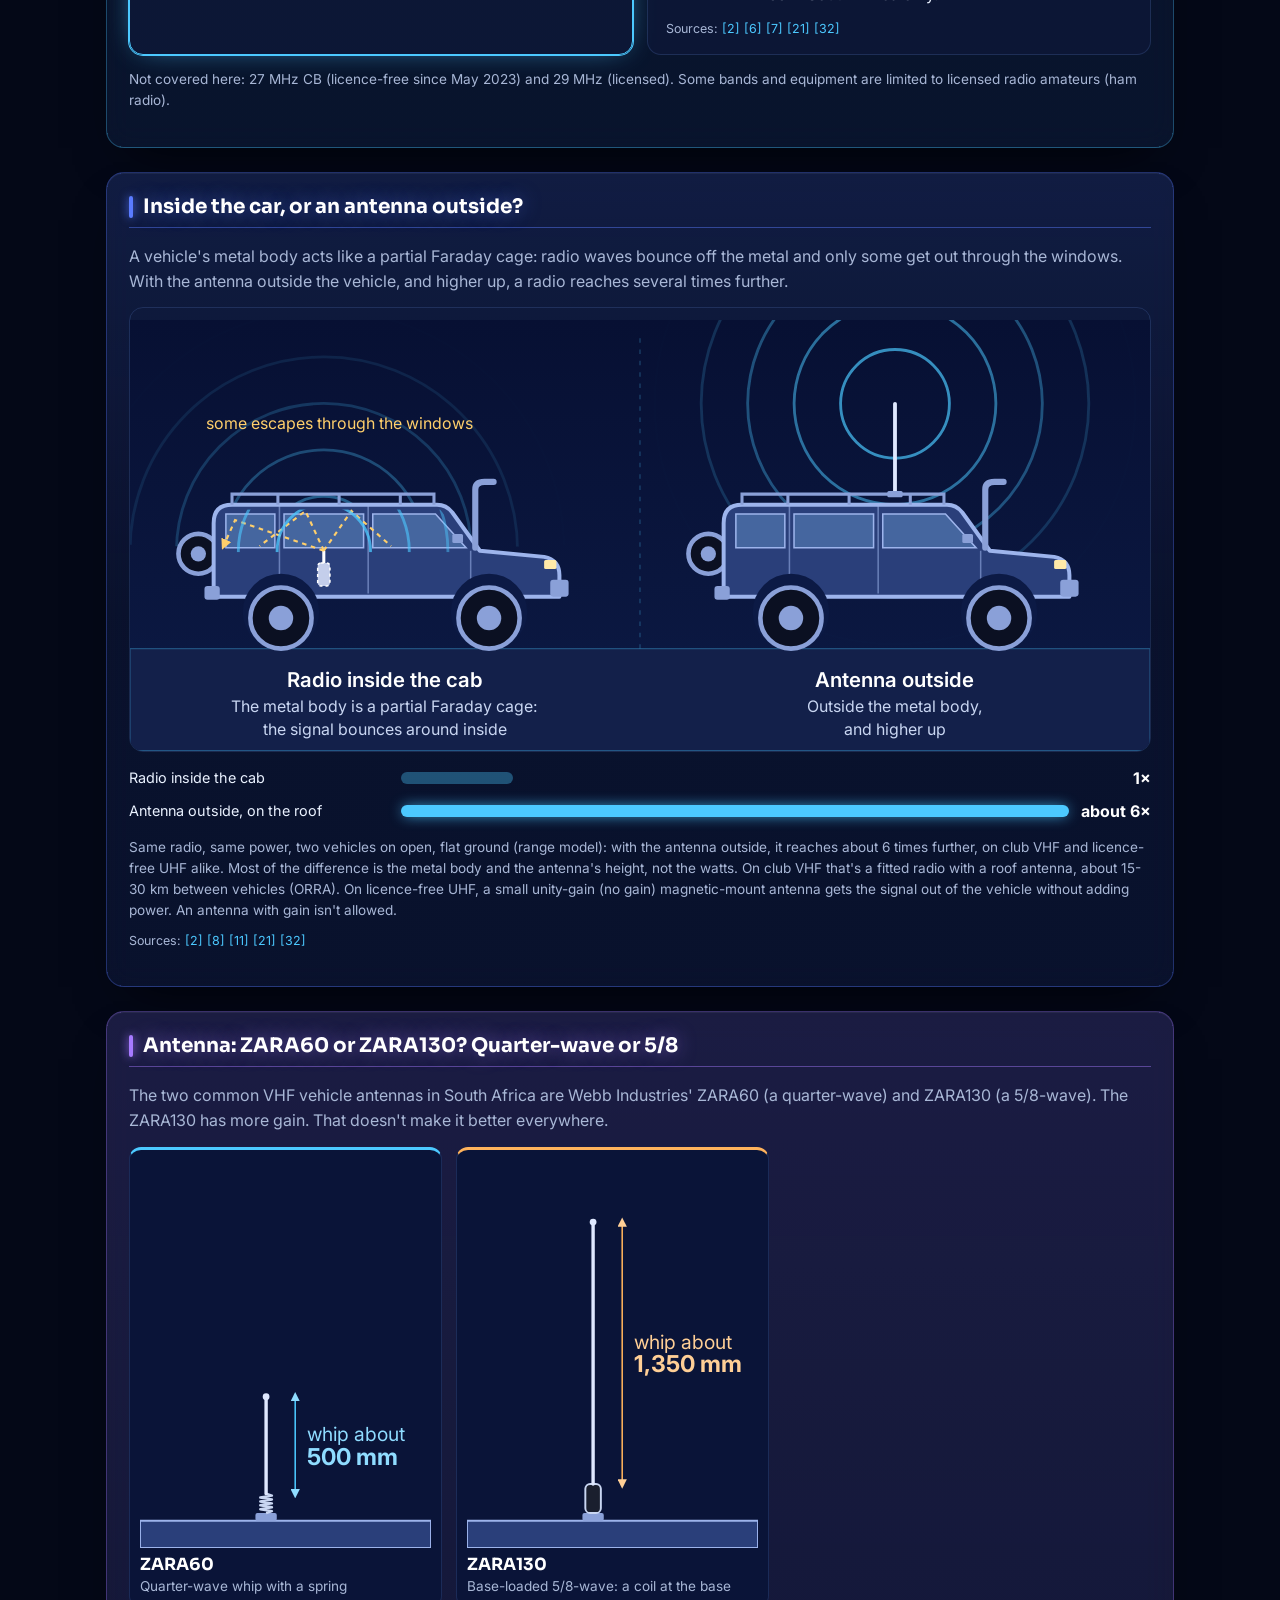
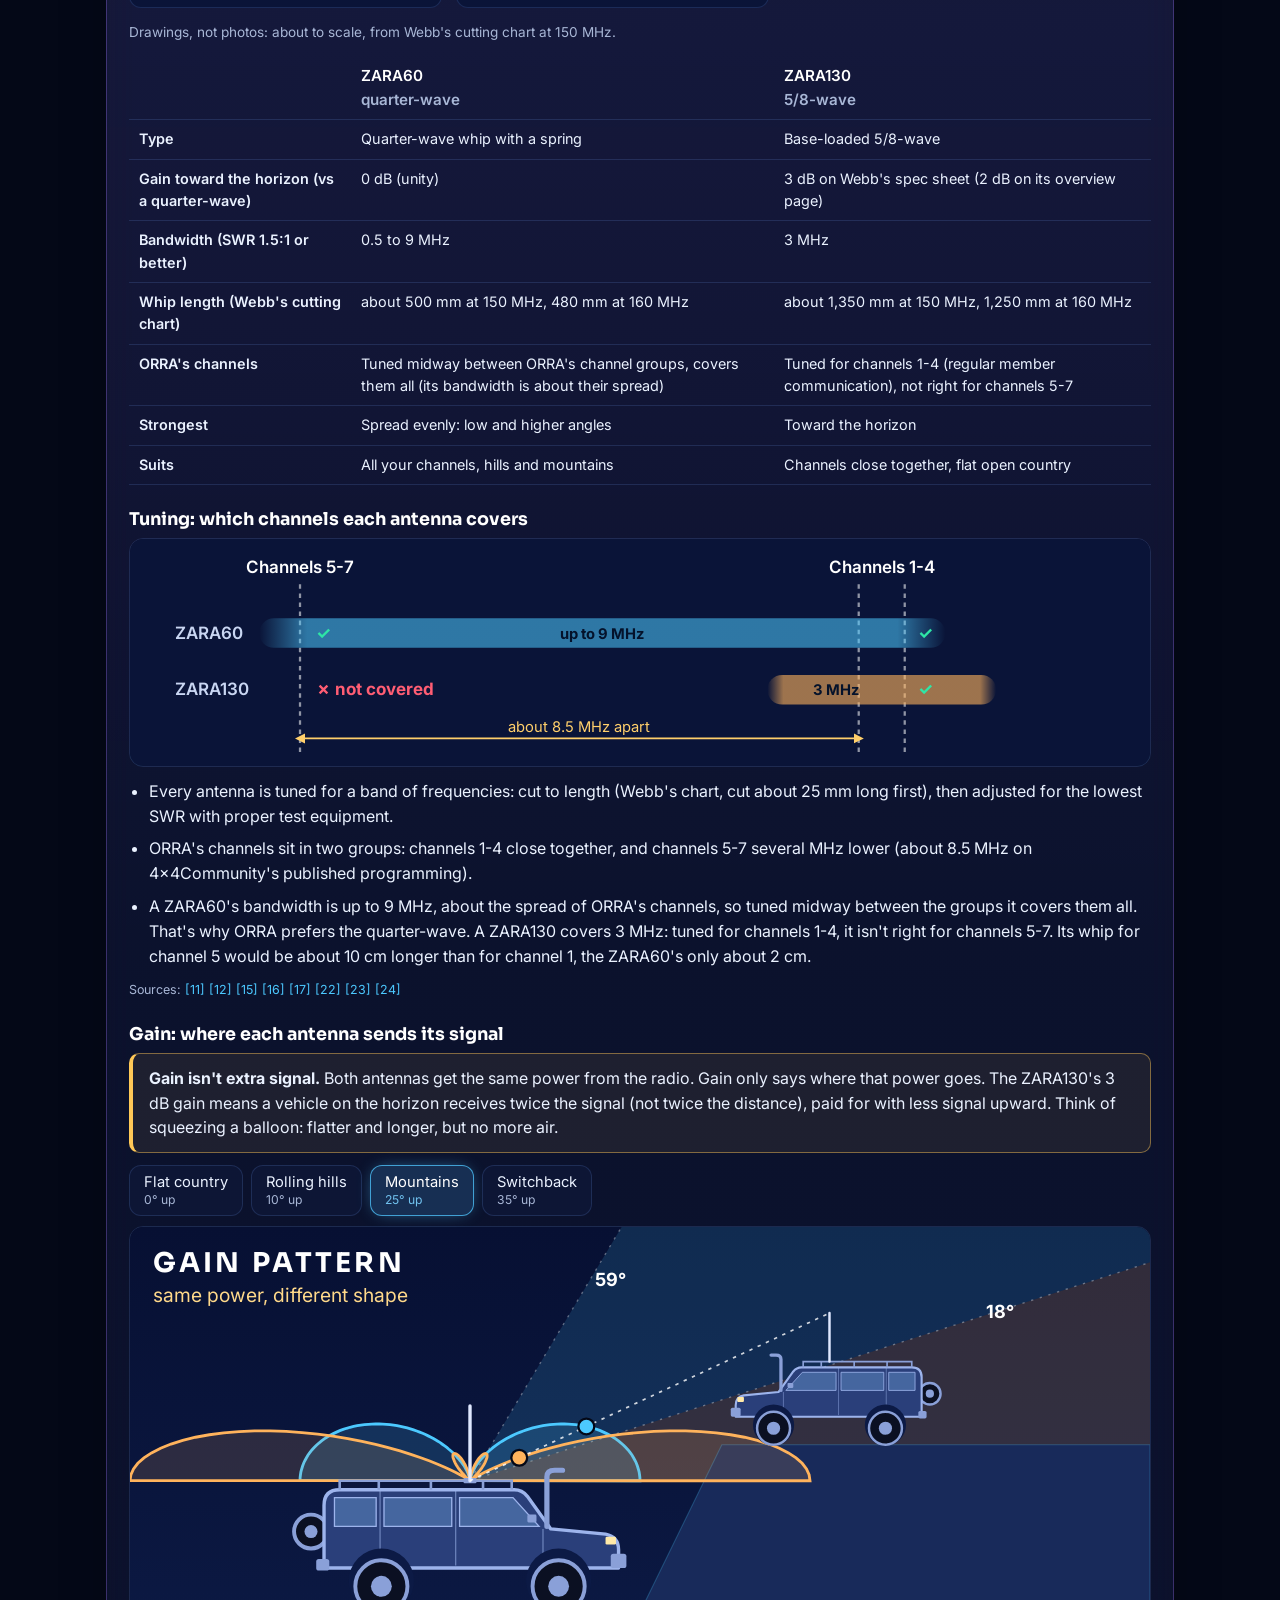
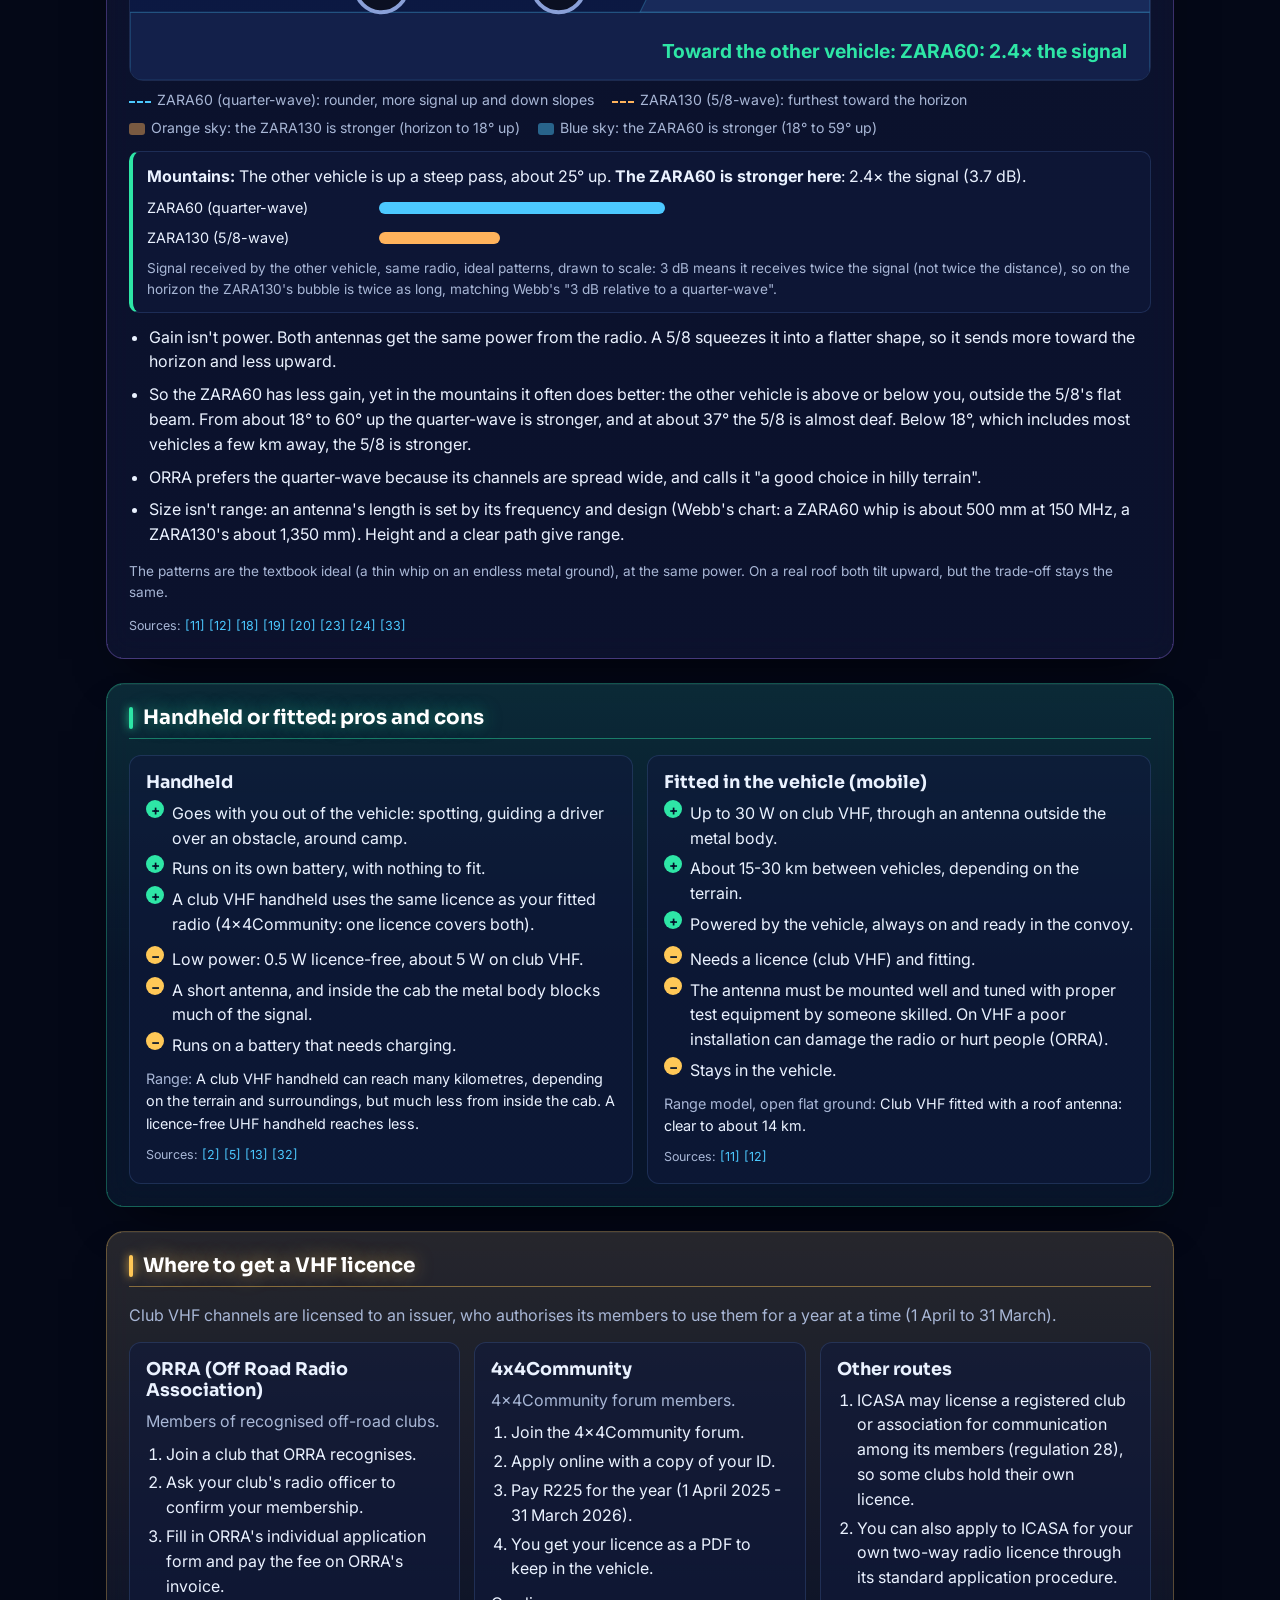
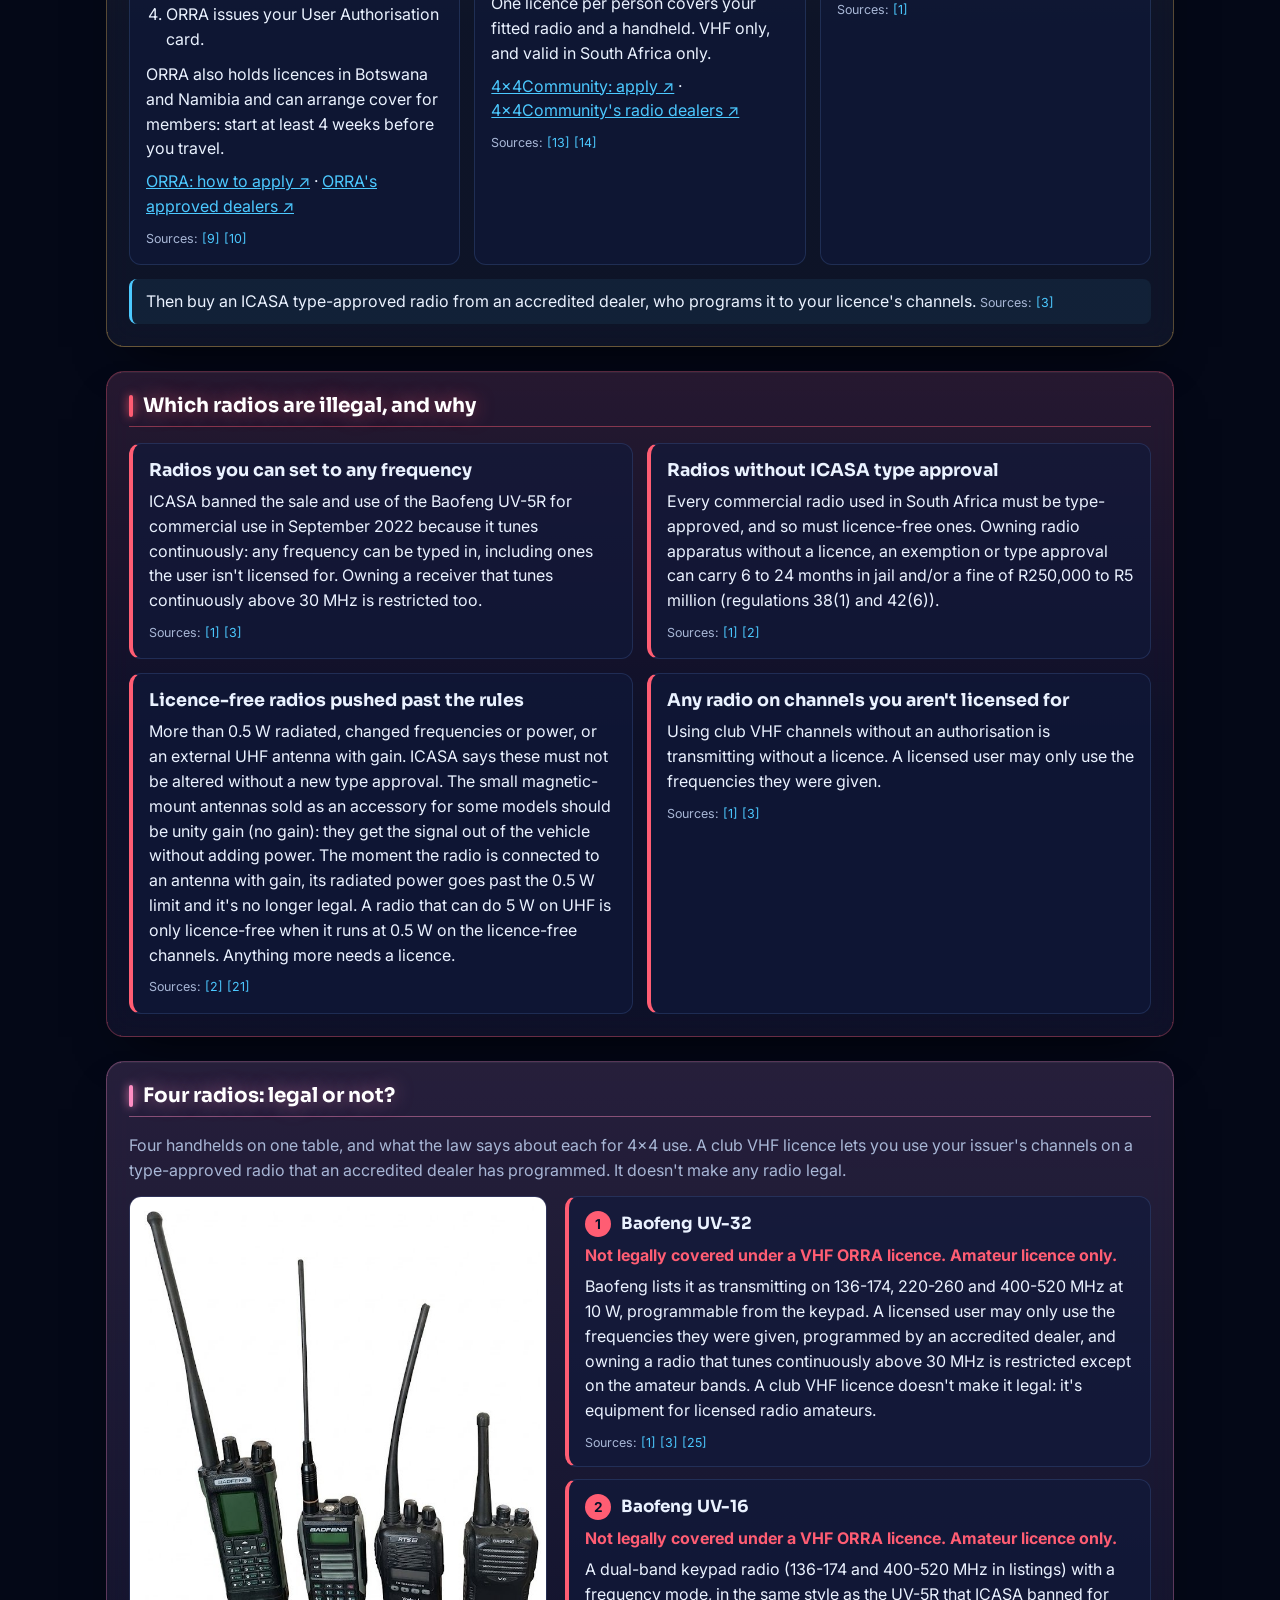
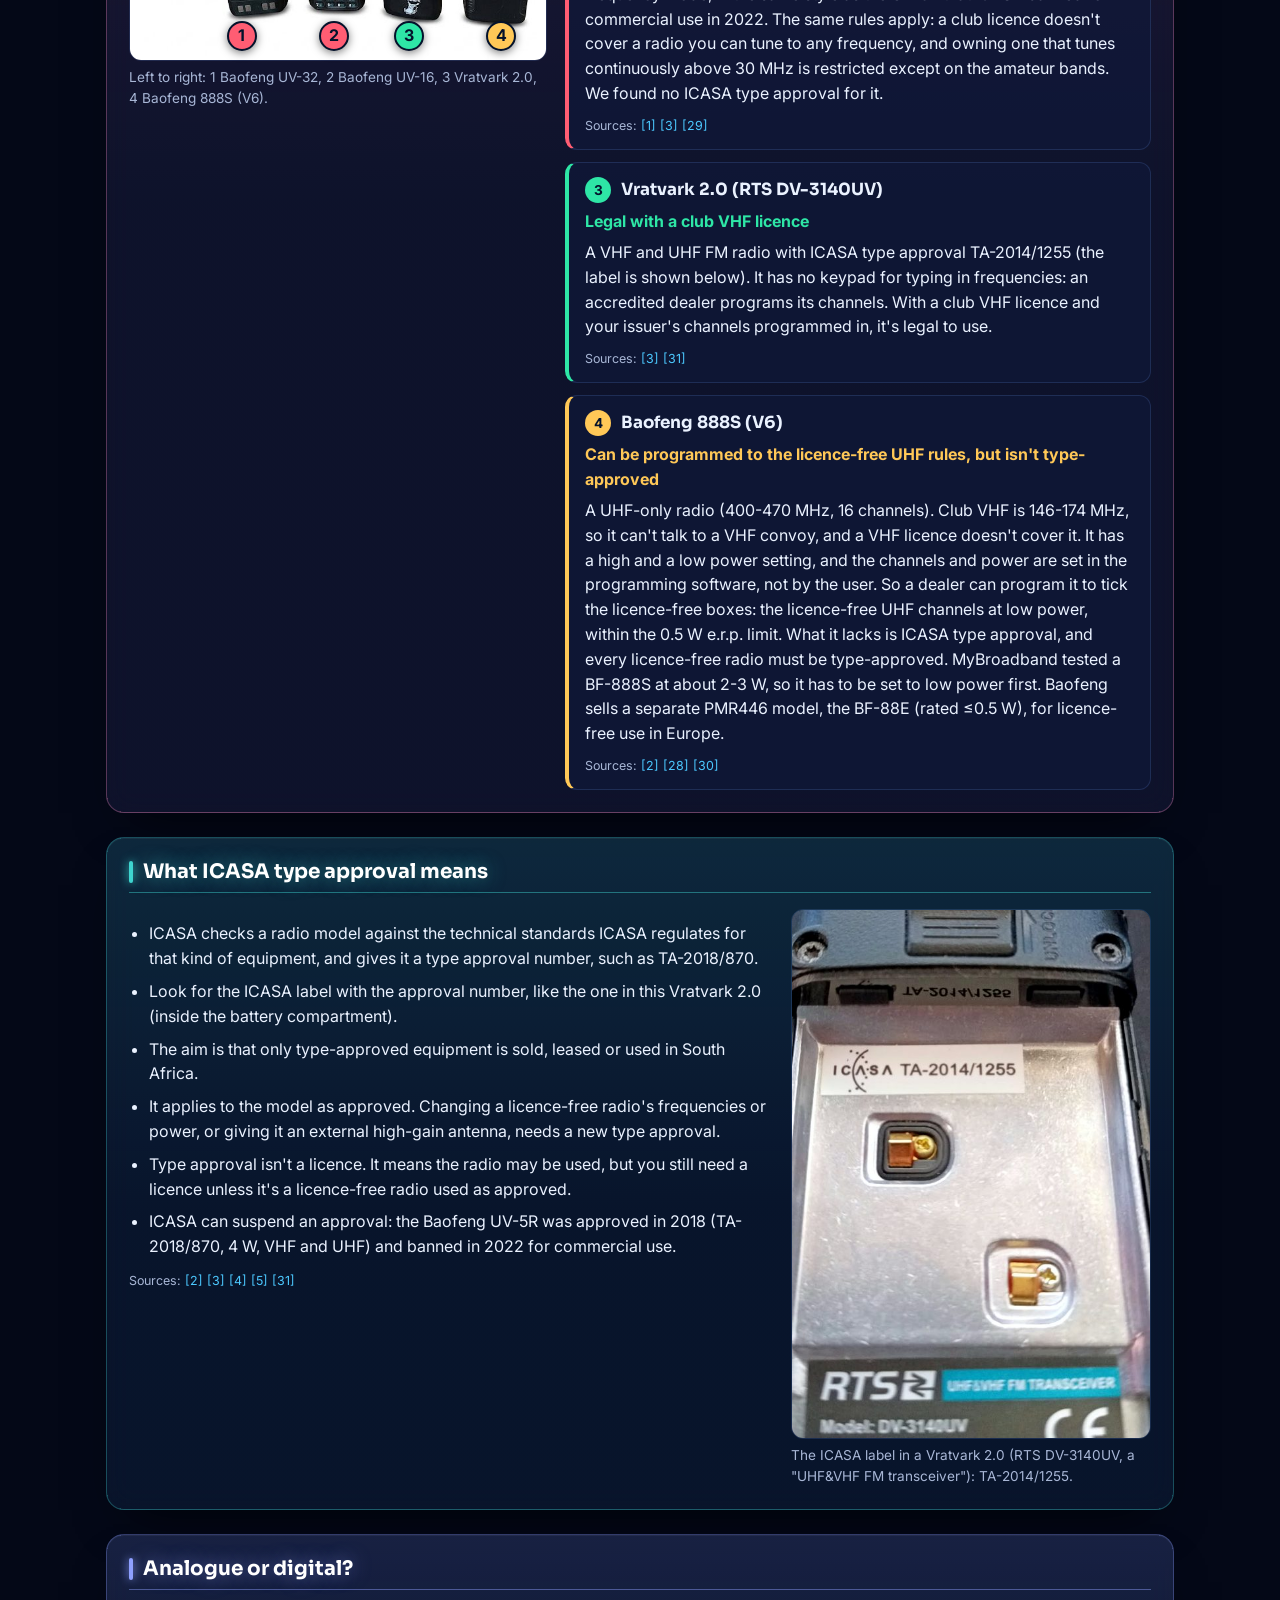
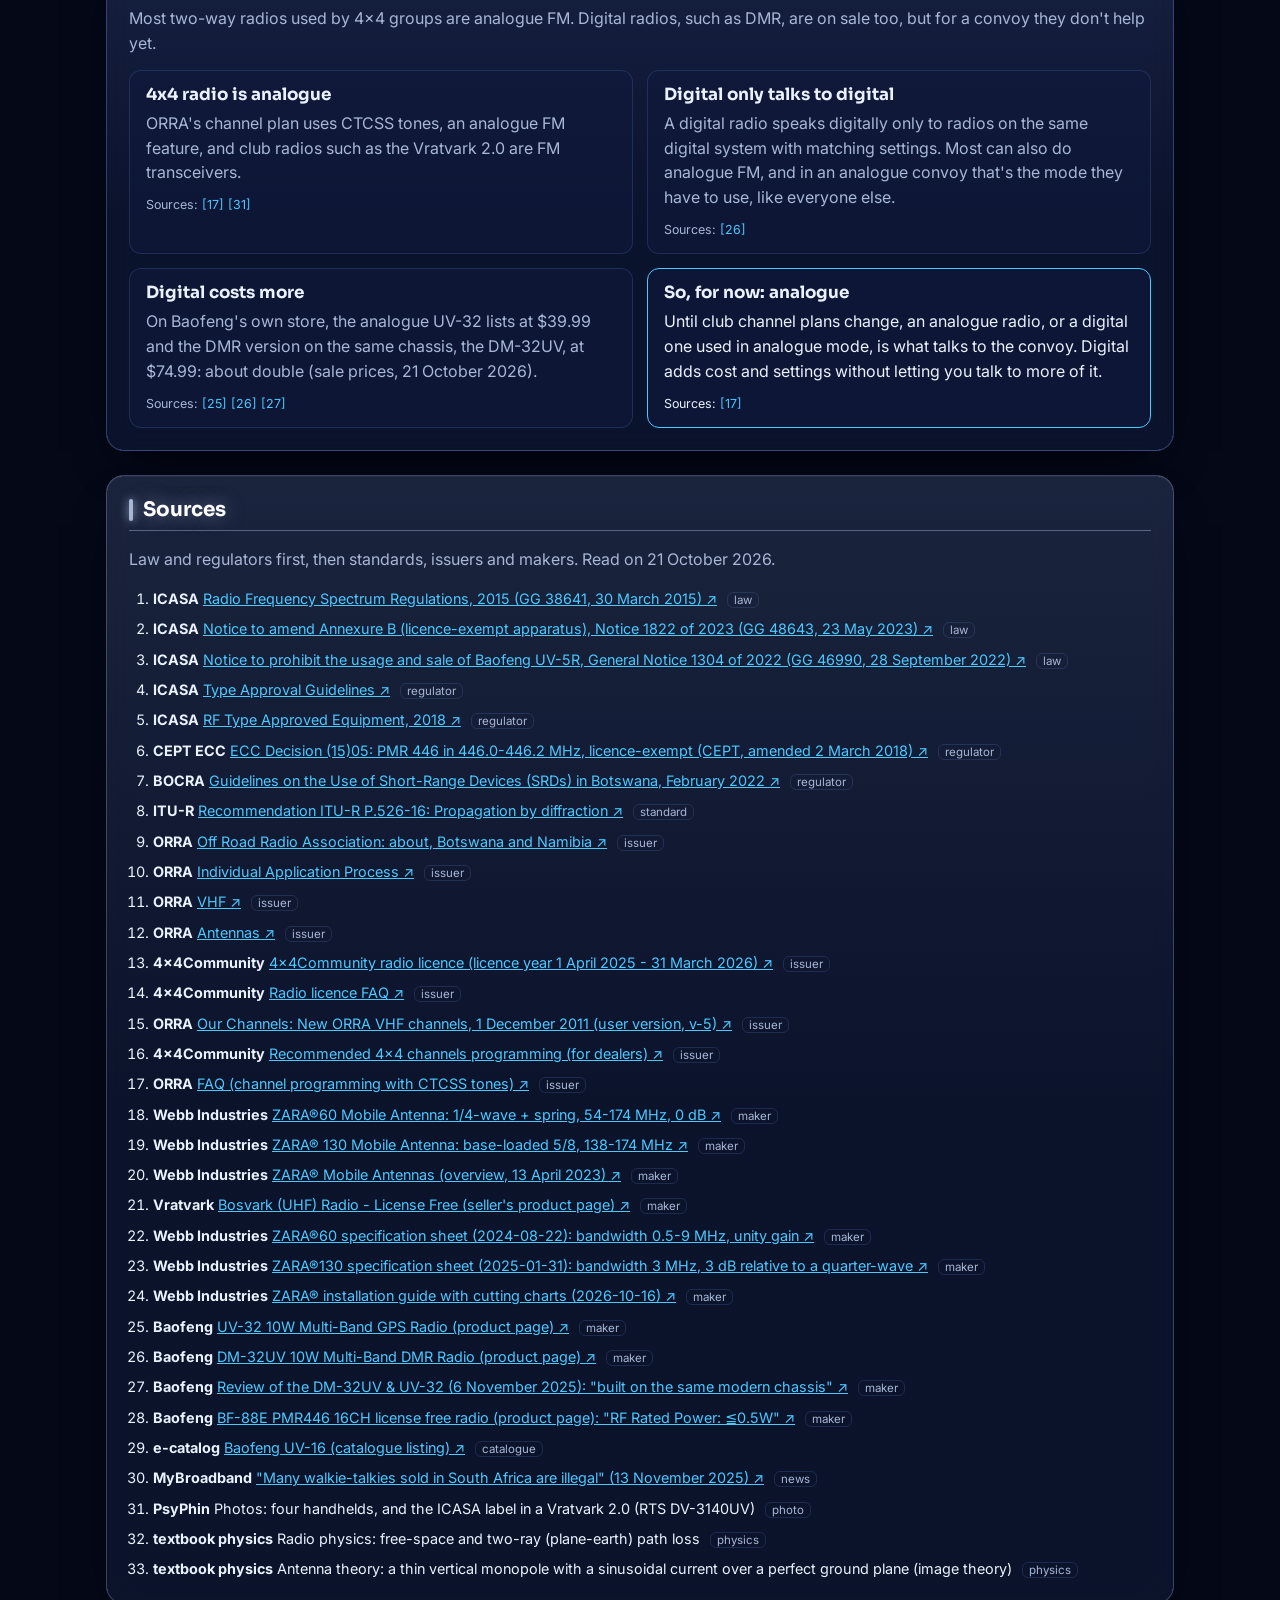
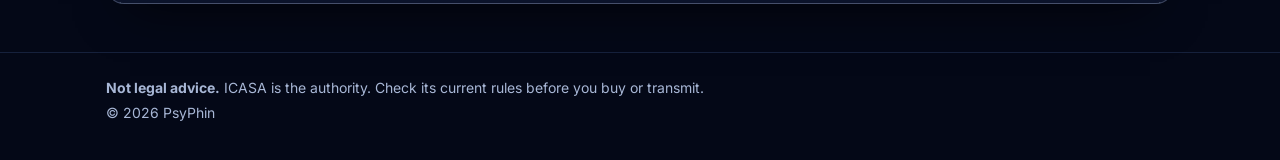
==== commit 9412d182: "Inside vs outside: one comparison, no UHF switch, no radio out of the window Same radio, same power:" ====
--- a/index.html
+++ b/index.html
@@ -39,7 +39,7 @@
   <link rel="preconnect" href="https://fonts.googleapis.com">
   <link rel="preconnect" href="https://fonts.gstatic.com" crossorigin>
   <link href="https://fonts.googleapis.com/css2?family=Inter:wght@400;500;600;700&family=Sora:wght@500;600;700&display=swap" rel="stylesheet">
-  <link rel="stylesheet" href="css/style.css?v=20261027g">
+  <link rel="stylesheet" href="css/style.css?v=20261027h">
 </head>
 <body>
   <a class="skip-link" href="#main">Skip to content</a>
@@ -85,7 +85,6 @@
     <section class="stage" id="outside" aria-labelledby="outside-title">
       <h2 class="part-label" id="outside-title">Inside the car, or an antenna outside?</h2>
       <p class="lede">A vehicle's metal body acts like a partial Faraday cage: radio waves bounce off the metal and only some get out through the windows. With the antenna outside the vehicle, and higher up, a radio reaches several times further.</p>
-      <div class="chips" id="outside-band" role="radiogroup" aria-label="Which radio"></div>
       <div class="scene-wrap">
         <svg id="outside-svg" viewBox="0 0 900 380" role="img" aria-labelledby="outside-desc"><desc id="outside-desc">Two vehicles: one with a handheld radio inside the cab, one with an antenna outside</desc></svg>
       </div>
@@ -192,11 +191,11 @@
     </div>
   </footer>
 
-  <script src="js/data.js?v=20261027g"></script>
-  <script src="js/model.js?v=20261027g"></script>
-  <script src="js/antenna.js?v=20261027g"></script>
-  <script src="js/app.js?v=20261027g"></script>
-  <script src="js/circuit.js?v=20261027g"></script>
+  <script src="js/data.js?v=20261027h"></script>
+  <script src="js/model.js?v=20261027h"></script>
+  <script src="js/antenna.js?v=20261027h"></script>
+  <script src="js/app.js?v=20261027h"></script>
+  <script src="js/circuit.js?v=20261027h"></script>
 
   <!-- GoatCounter: cookie-free page-visit stats at https://psyphin.goatcounter.com/ -->
   <!-- Shared with psyphin.co.za: prefix paths with the host so this site's "/" is counted separately -->
--- a/css/style.css
+++ b/css/style.css
@@ -551,7 +551,6 @@
 .band .facts > div { grid-template-columns: 80px 1fr; }
 
 #outside-svg { display: block; width: 100%; height: auto; font-family: var(--font-body); margin-top: 12px; }
-#outside-band { margin-top: 4px; }
 #outside-svg .divider { stroke: rgba(76, 201, 255, 0.3); stroke-dasharray: 4 6; }
 #outside-svg .oground { fill: #13204a; stroke: rgba(76, 201, 255, 0.35); }
 #outside-svg .wave-ring { fill: none; stroke: #4cc9ff; stroke-width: 2.5; }
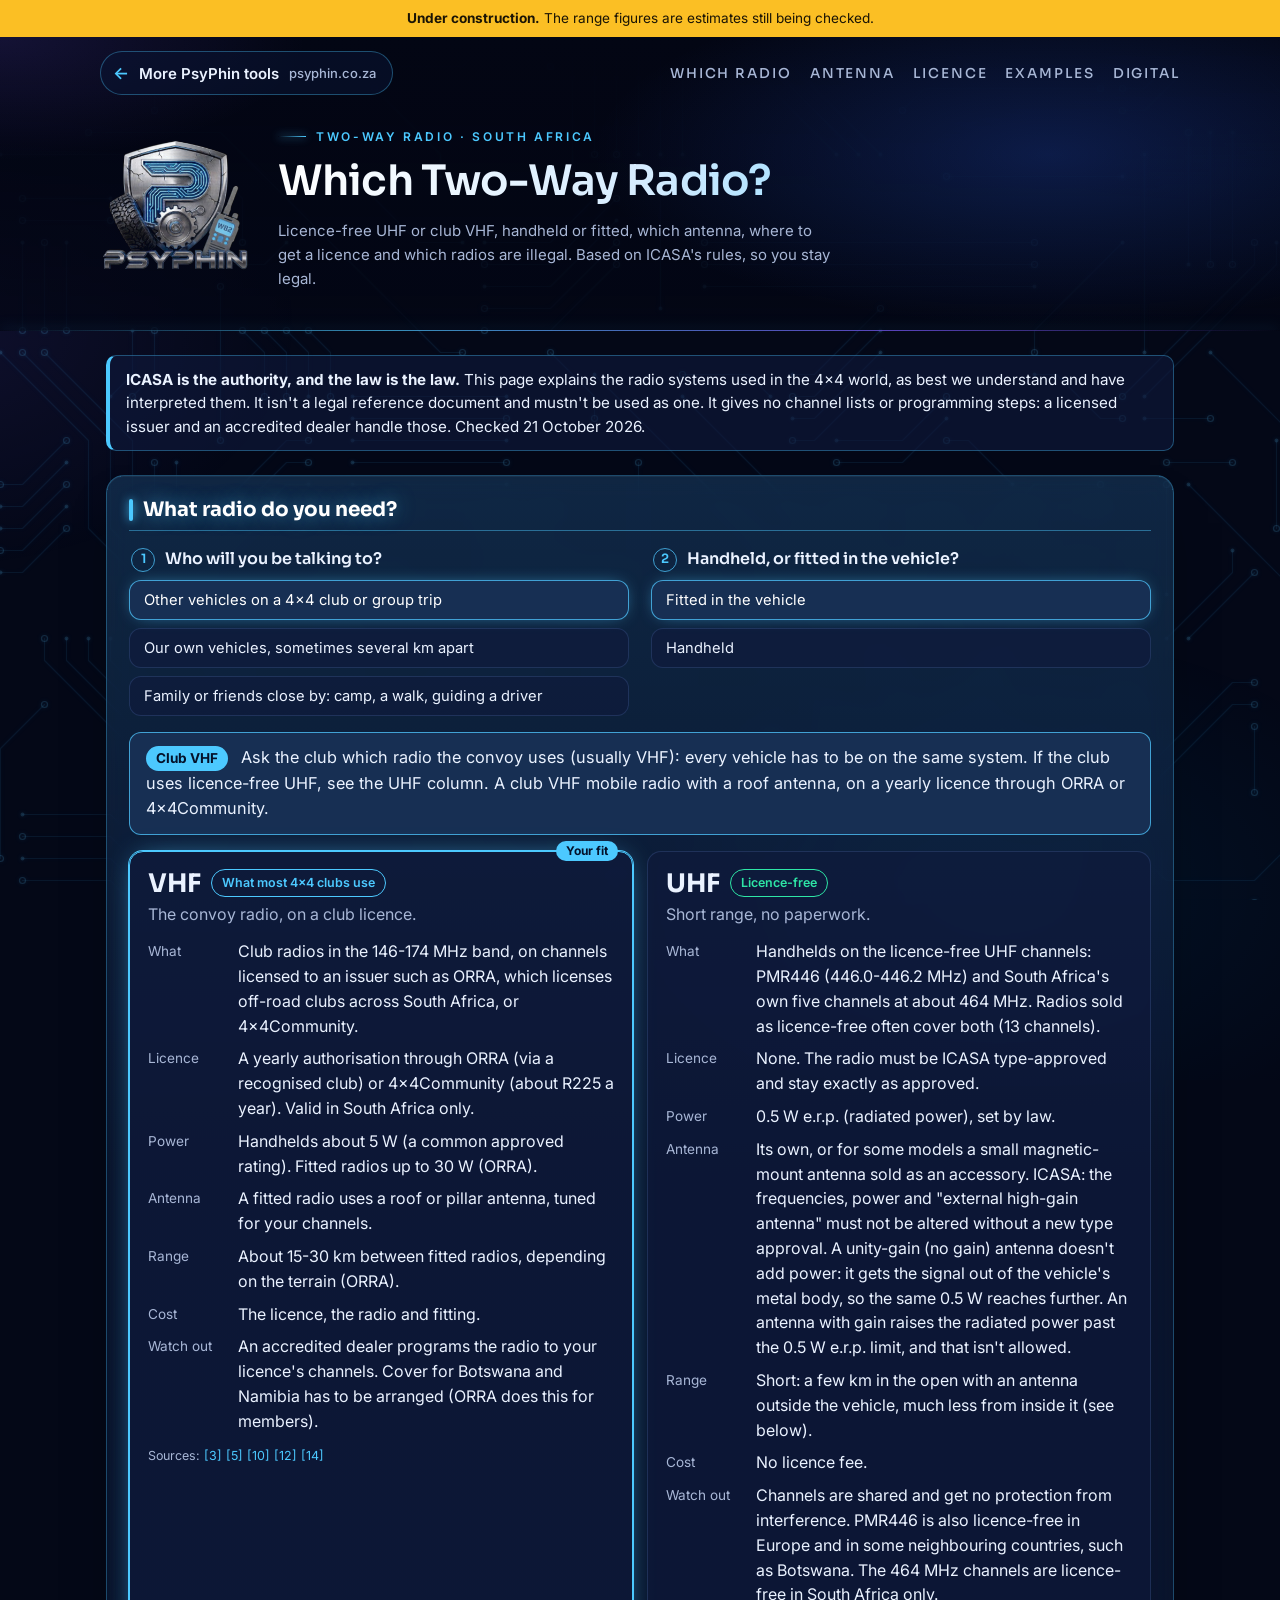
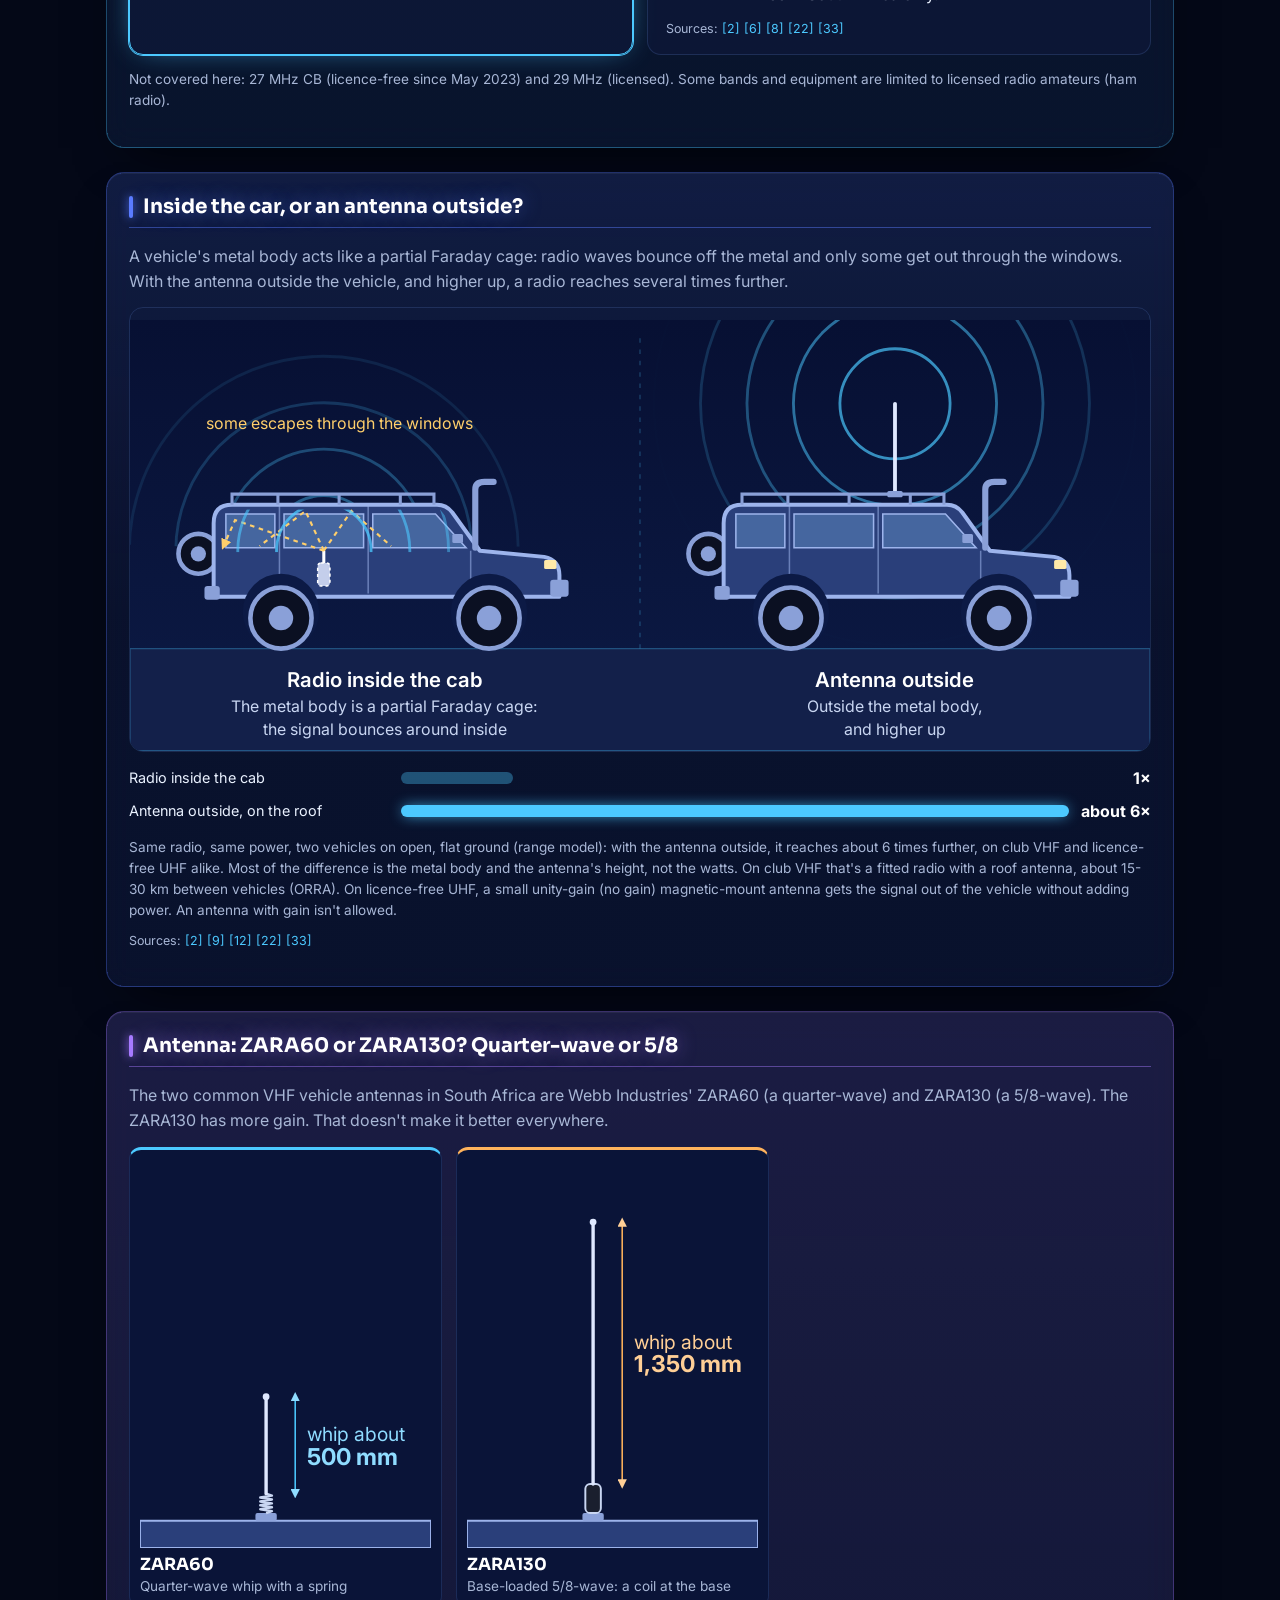
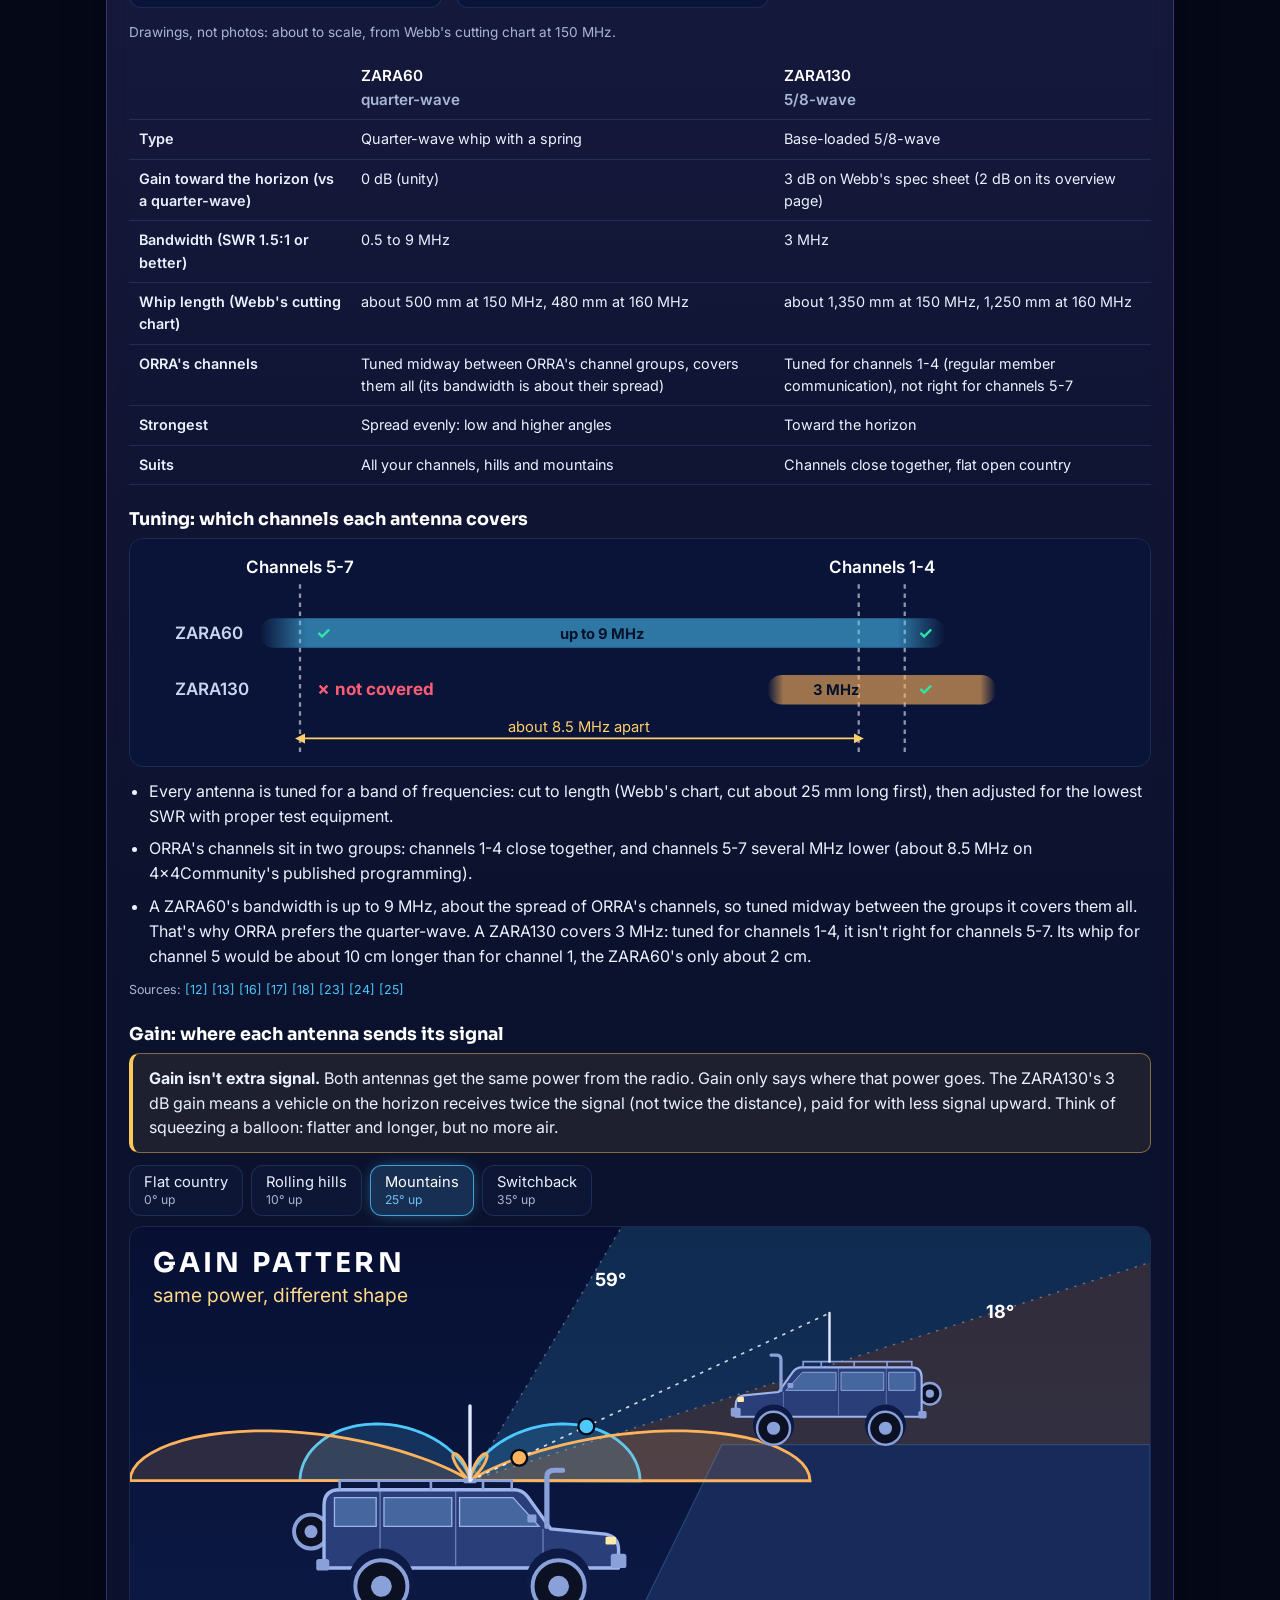
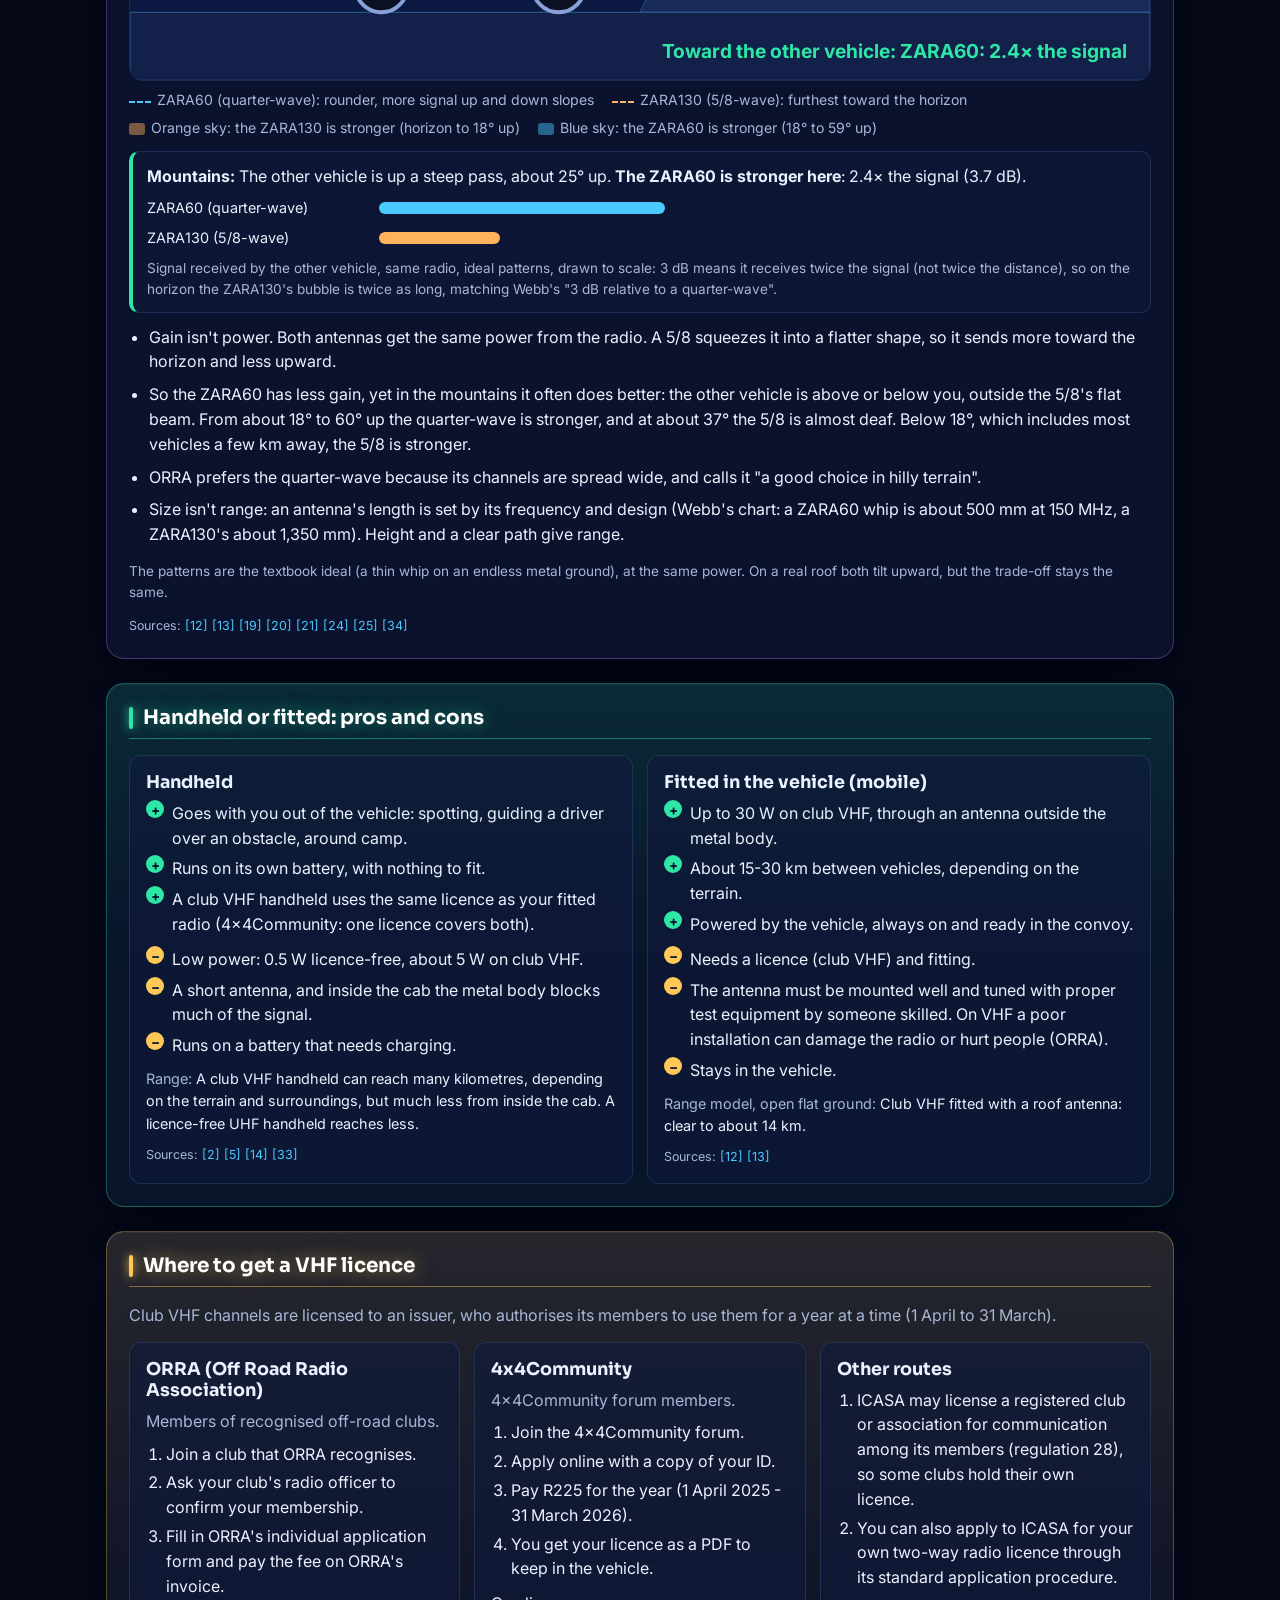
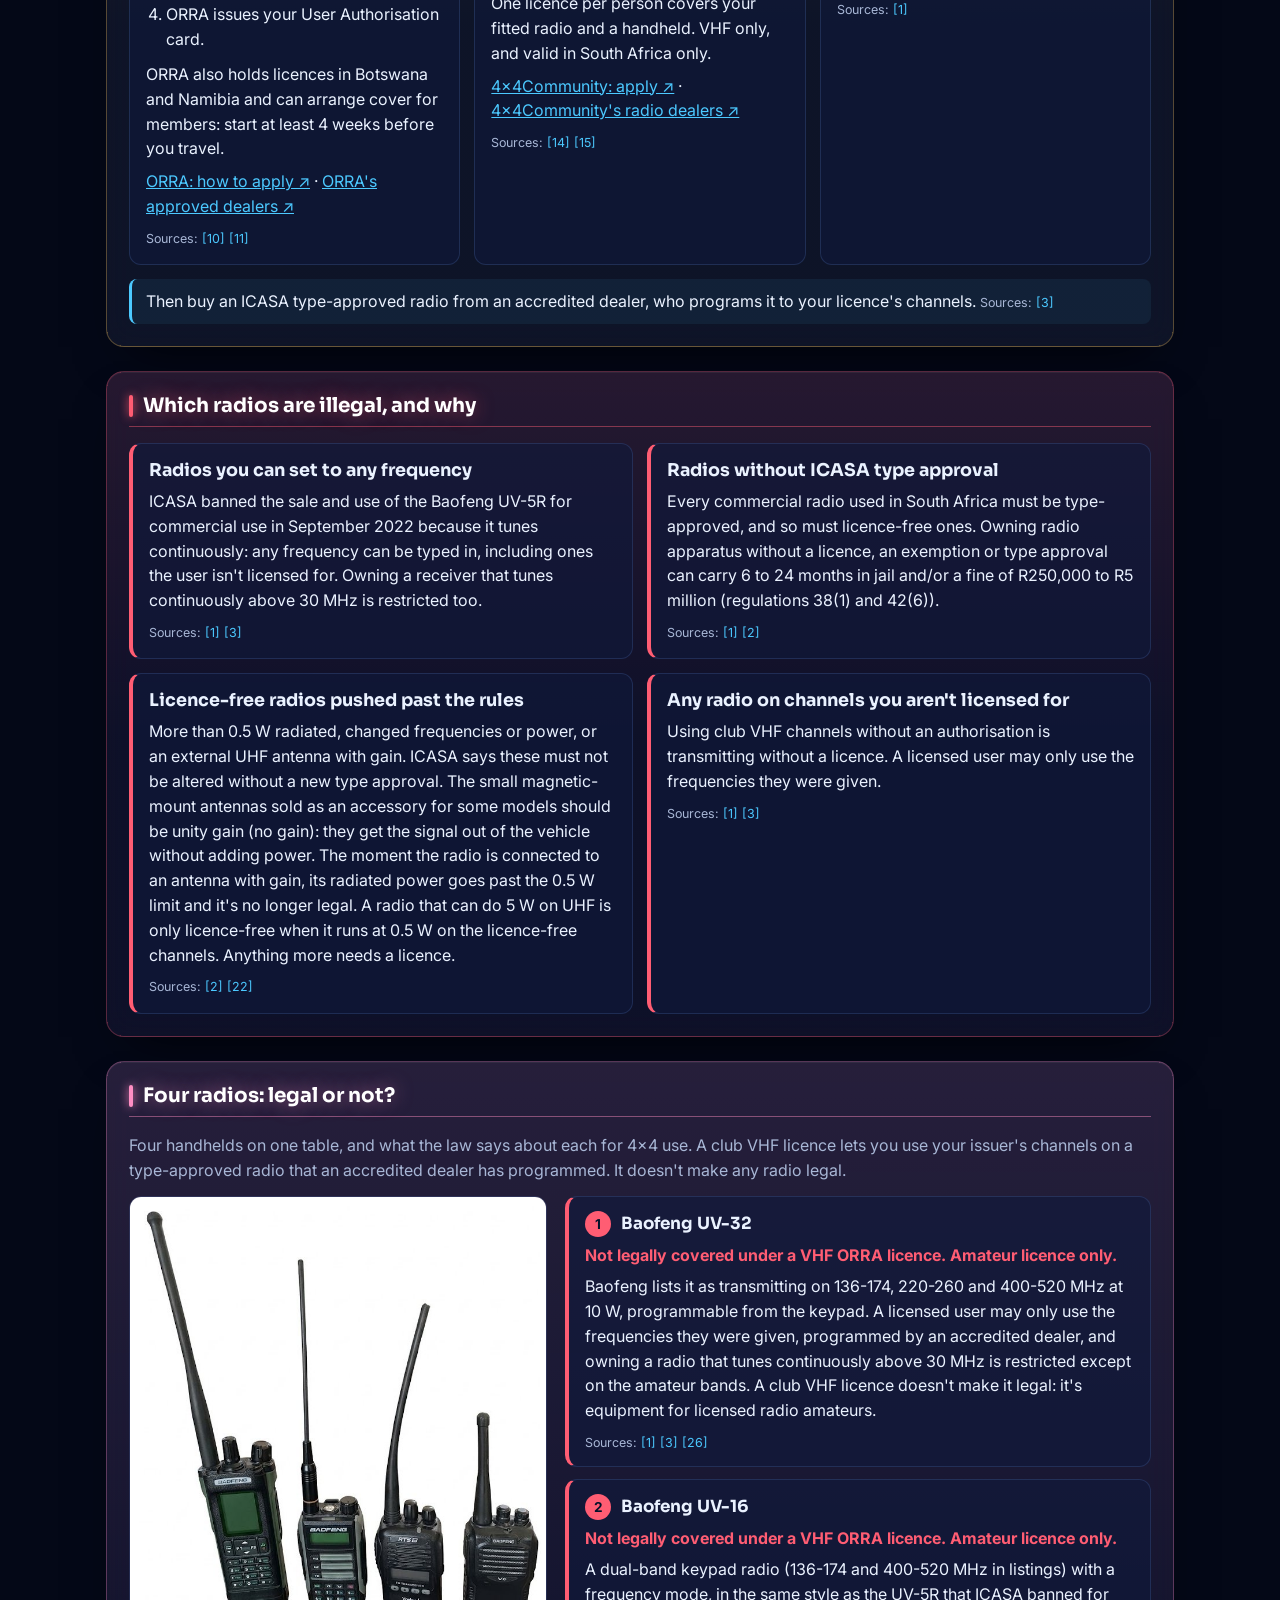
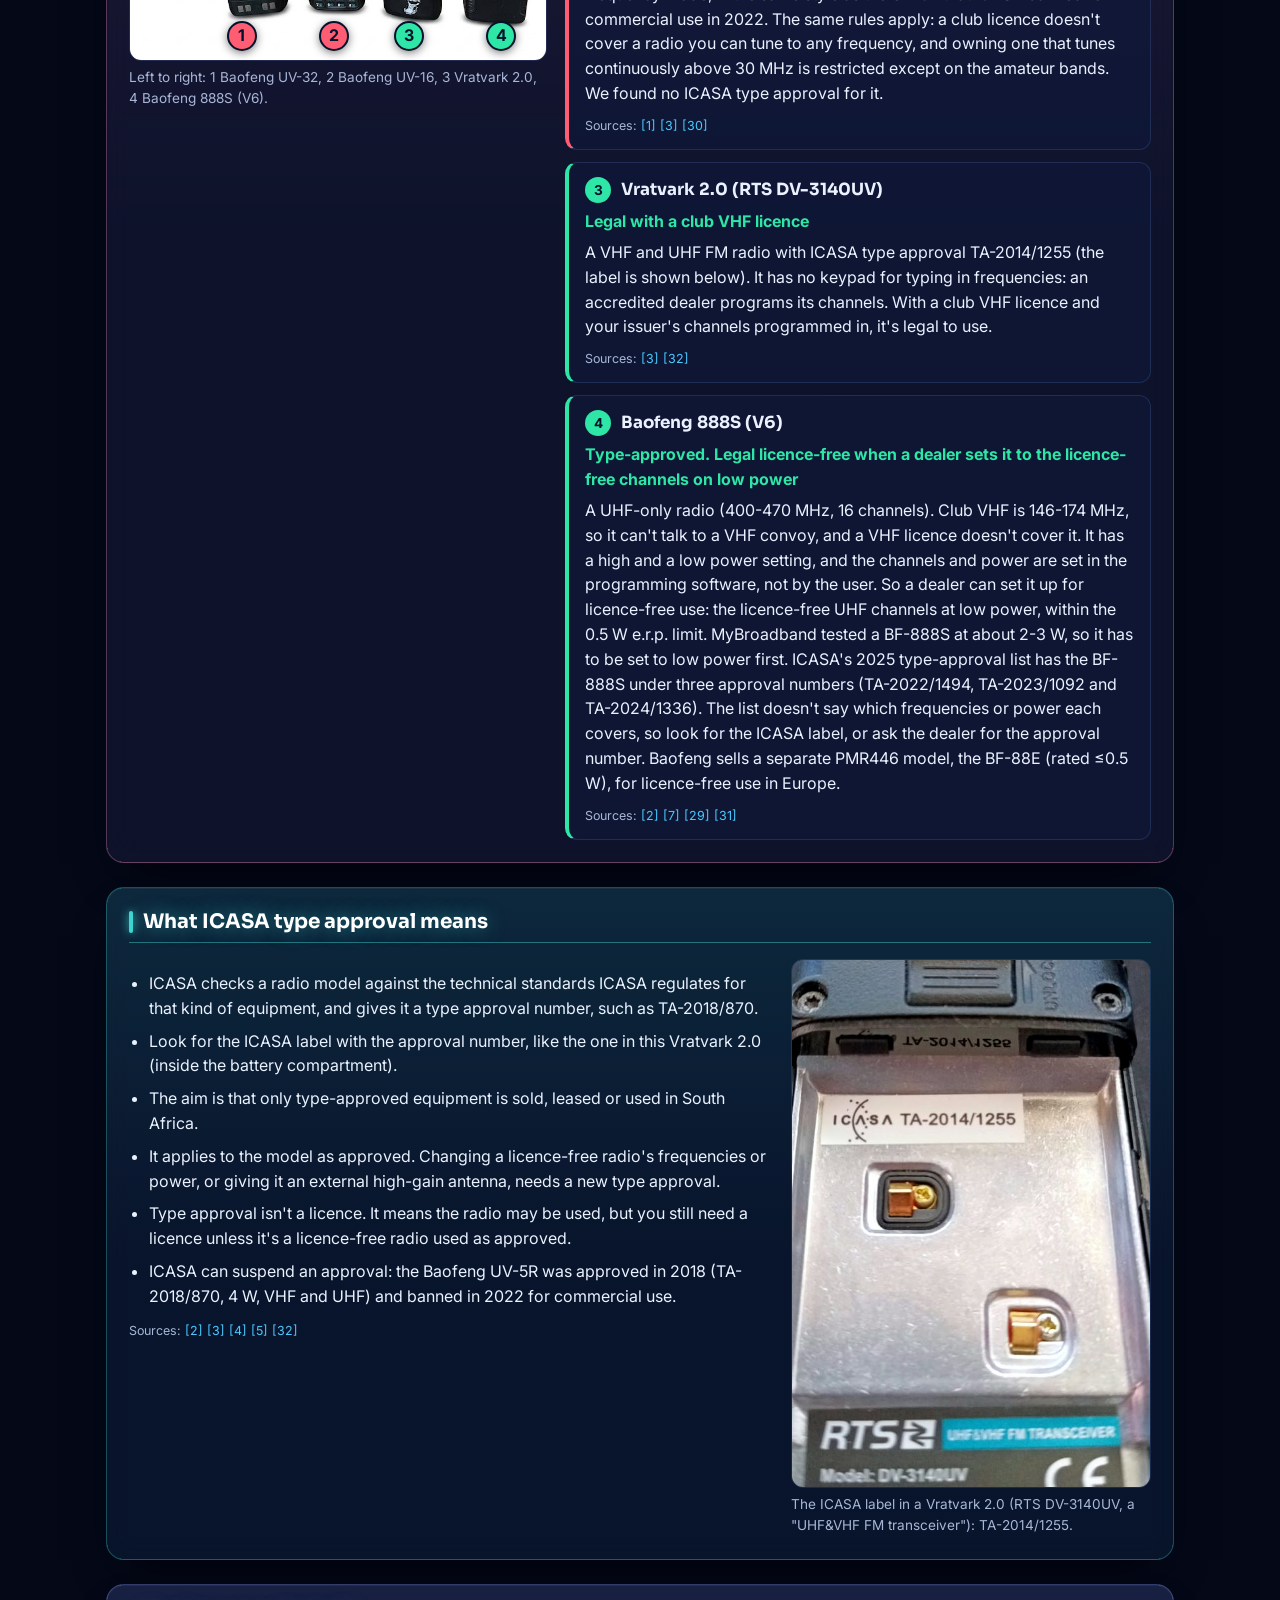
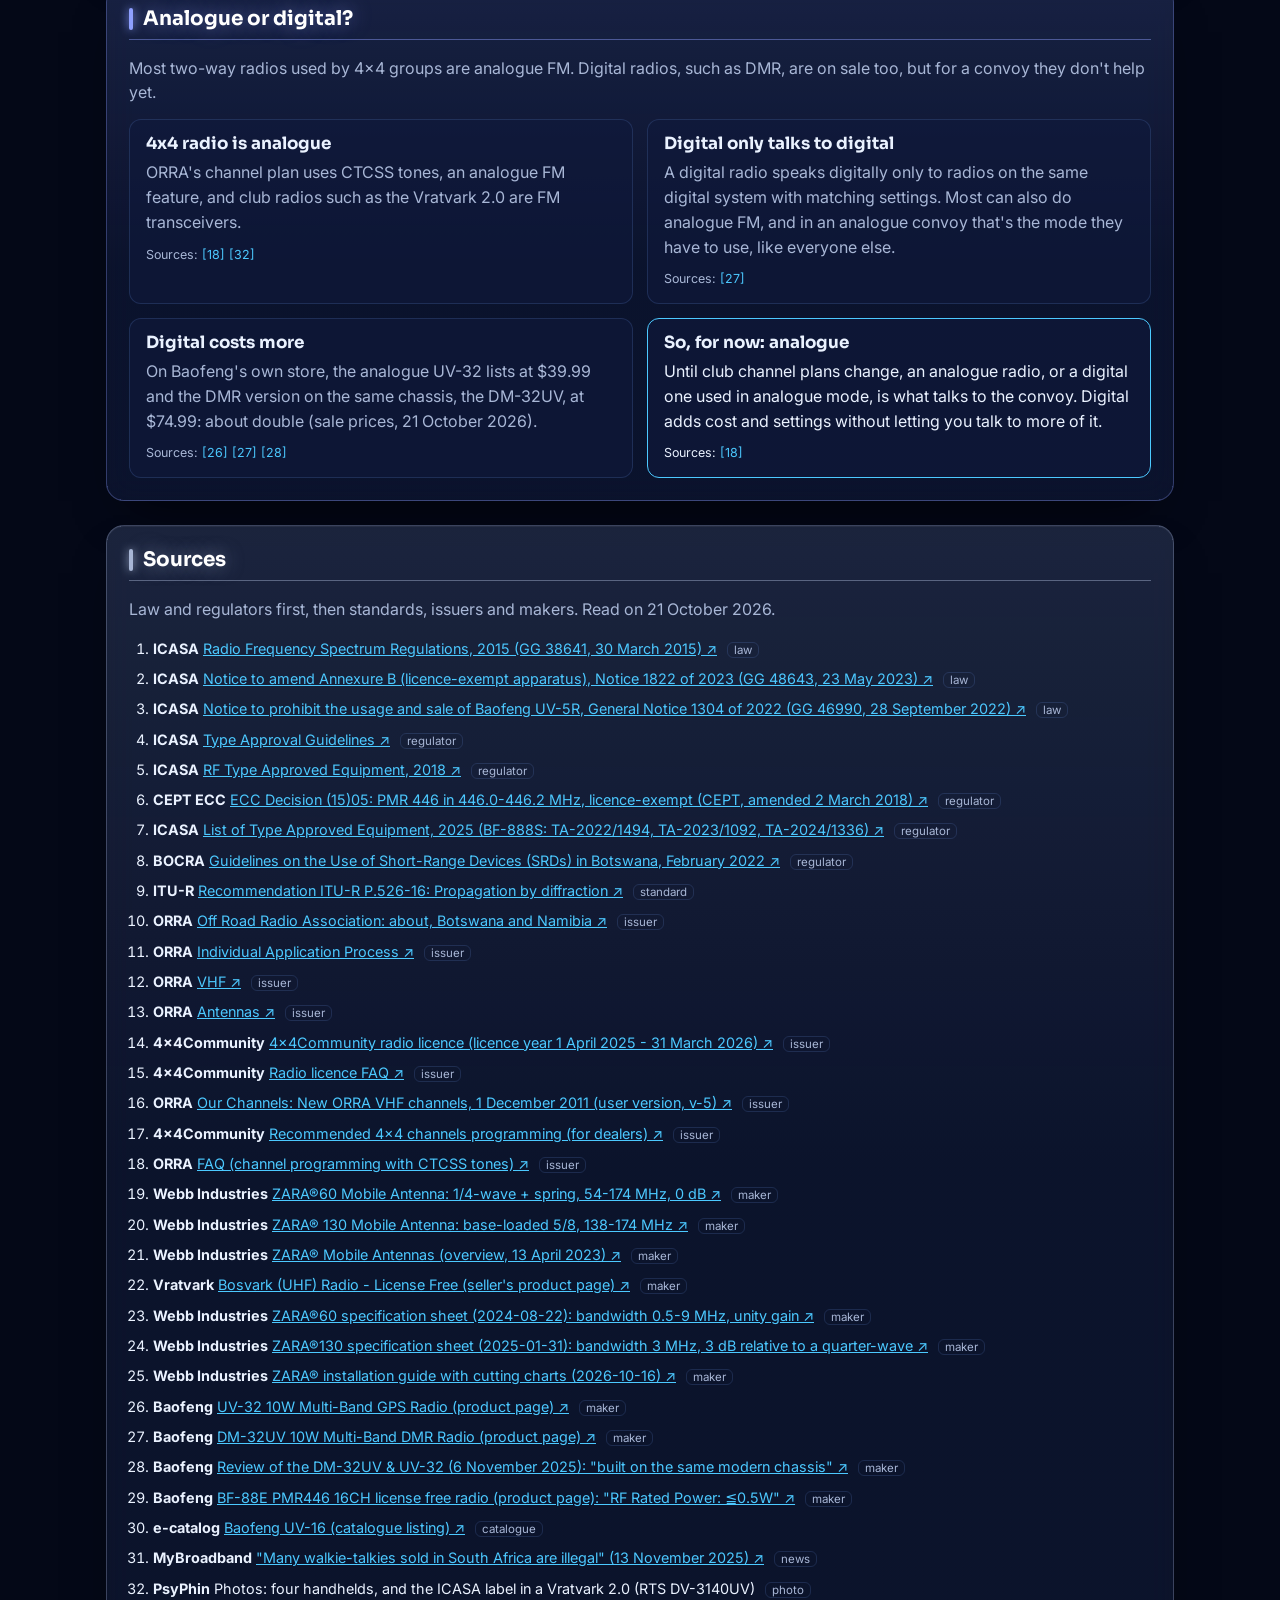
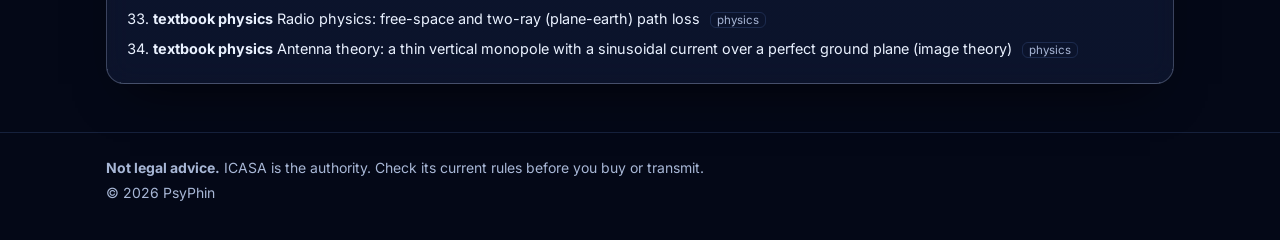
==== commit b57ccf18: "888S card: type-approved (ICASA 2025 list), green ICASA's List of Type Approved Equipment 2025 has t" ====
--- a/index.html
+++ b/index.html
@@ -39,7 +39,7 @@
   <link rel="preconnect" href="https://fonts.googleapis.com">
   <link rel="preconnect" href="https://fonts.gstatic.com" crossorigin>
   <link href="https://fonts.googleapis.com/css2?family=Inter:wght@400;500;600;700&family=Sora:wght@500;600;700&display=swap" rel="stylesheet">
-  <link rel="stylesheet" href="css/style.css?v=20261027h">
+  <link rel="stylesheet" href="css/style.css?v=20261027i">
 </head>
 <body>
   <a class="skip-link" href="#main">Skip to content</a>
@@ -191,11 +191,11 @@
     </div>
   </footer>
 
-  <script src="js/data.js?v=20261027h"></script>
-  <script src="js/model.js?v=20261027h"></script>
-  <script src="js/antenna.js?v=20261027h"></script>
-  <script src="js/app.js?v=20261027h"></script>
-  <script src="js/circuit.js?v=20261027h"></script>
+  <script src="js/data.js?v=20261027i"></script>
+  <script src="js/model.js?v=20261027i"></script>
+  <script src="js/antenna.js?v=20261027i"></script>
+  <script src="js/app.js?v=20261027i"></script>
+  <script src="js/circuit.js?v=20261027i"></script>
 
   <!-- GoatCounter: cookie-free page-visit stats at https://psyphin.goatcounter.com/ -->
   <!-- Shared with psyphin.co.za: prefix paths with the host so this site's "/" is counted separately -->
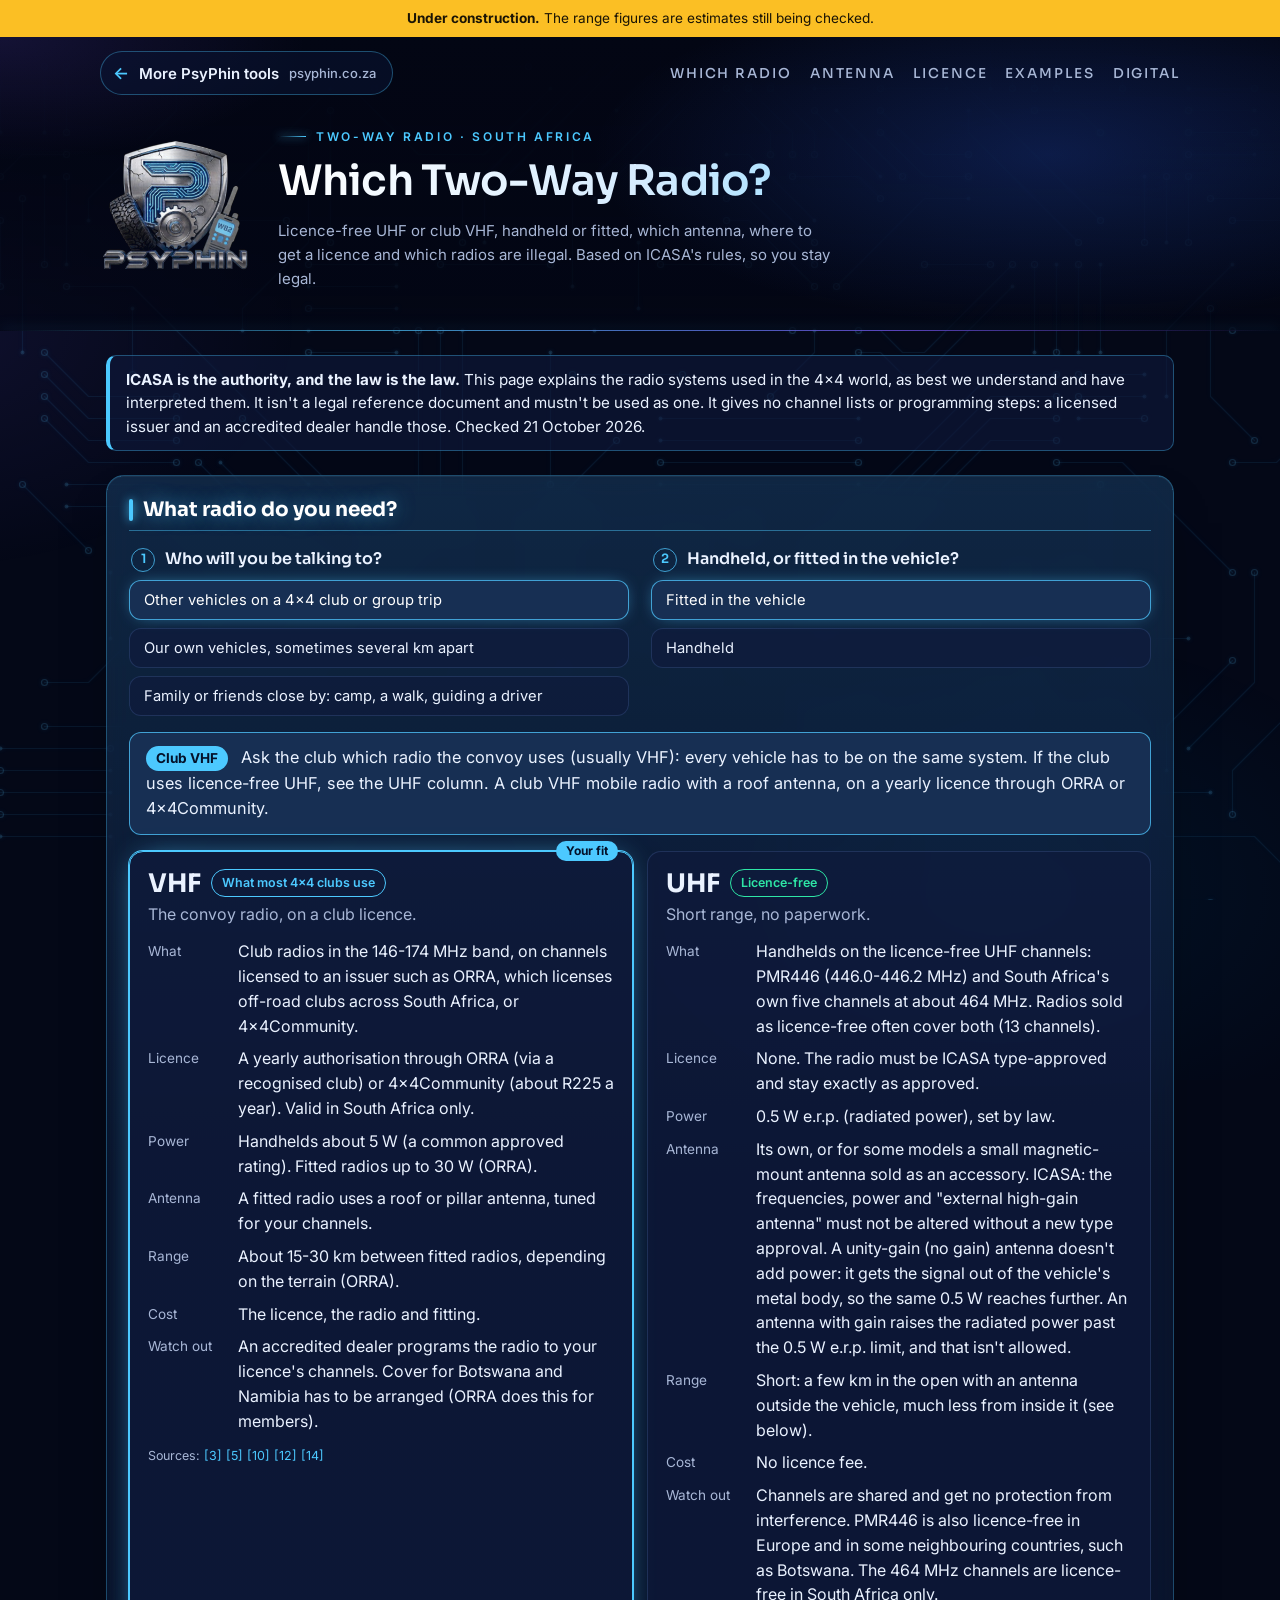
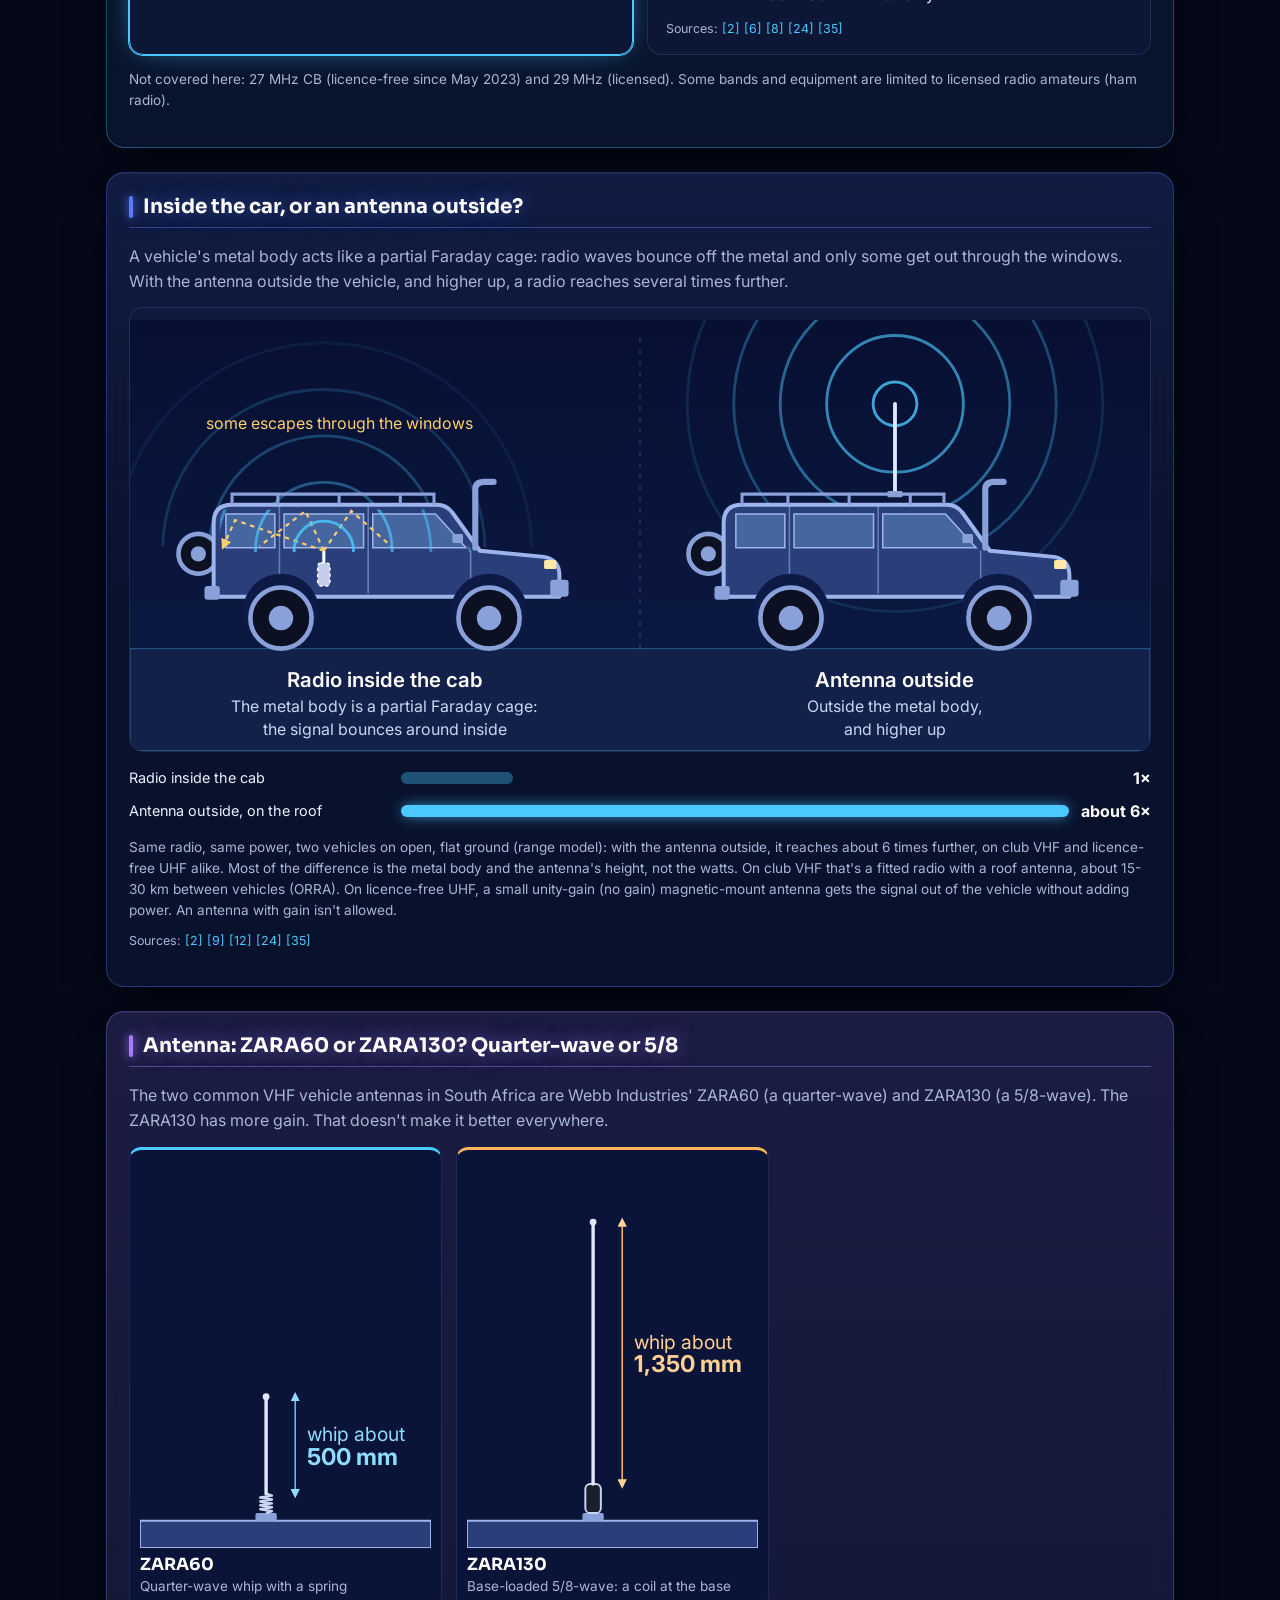
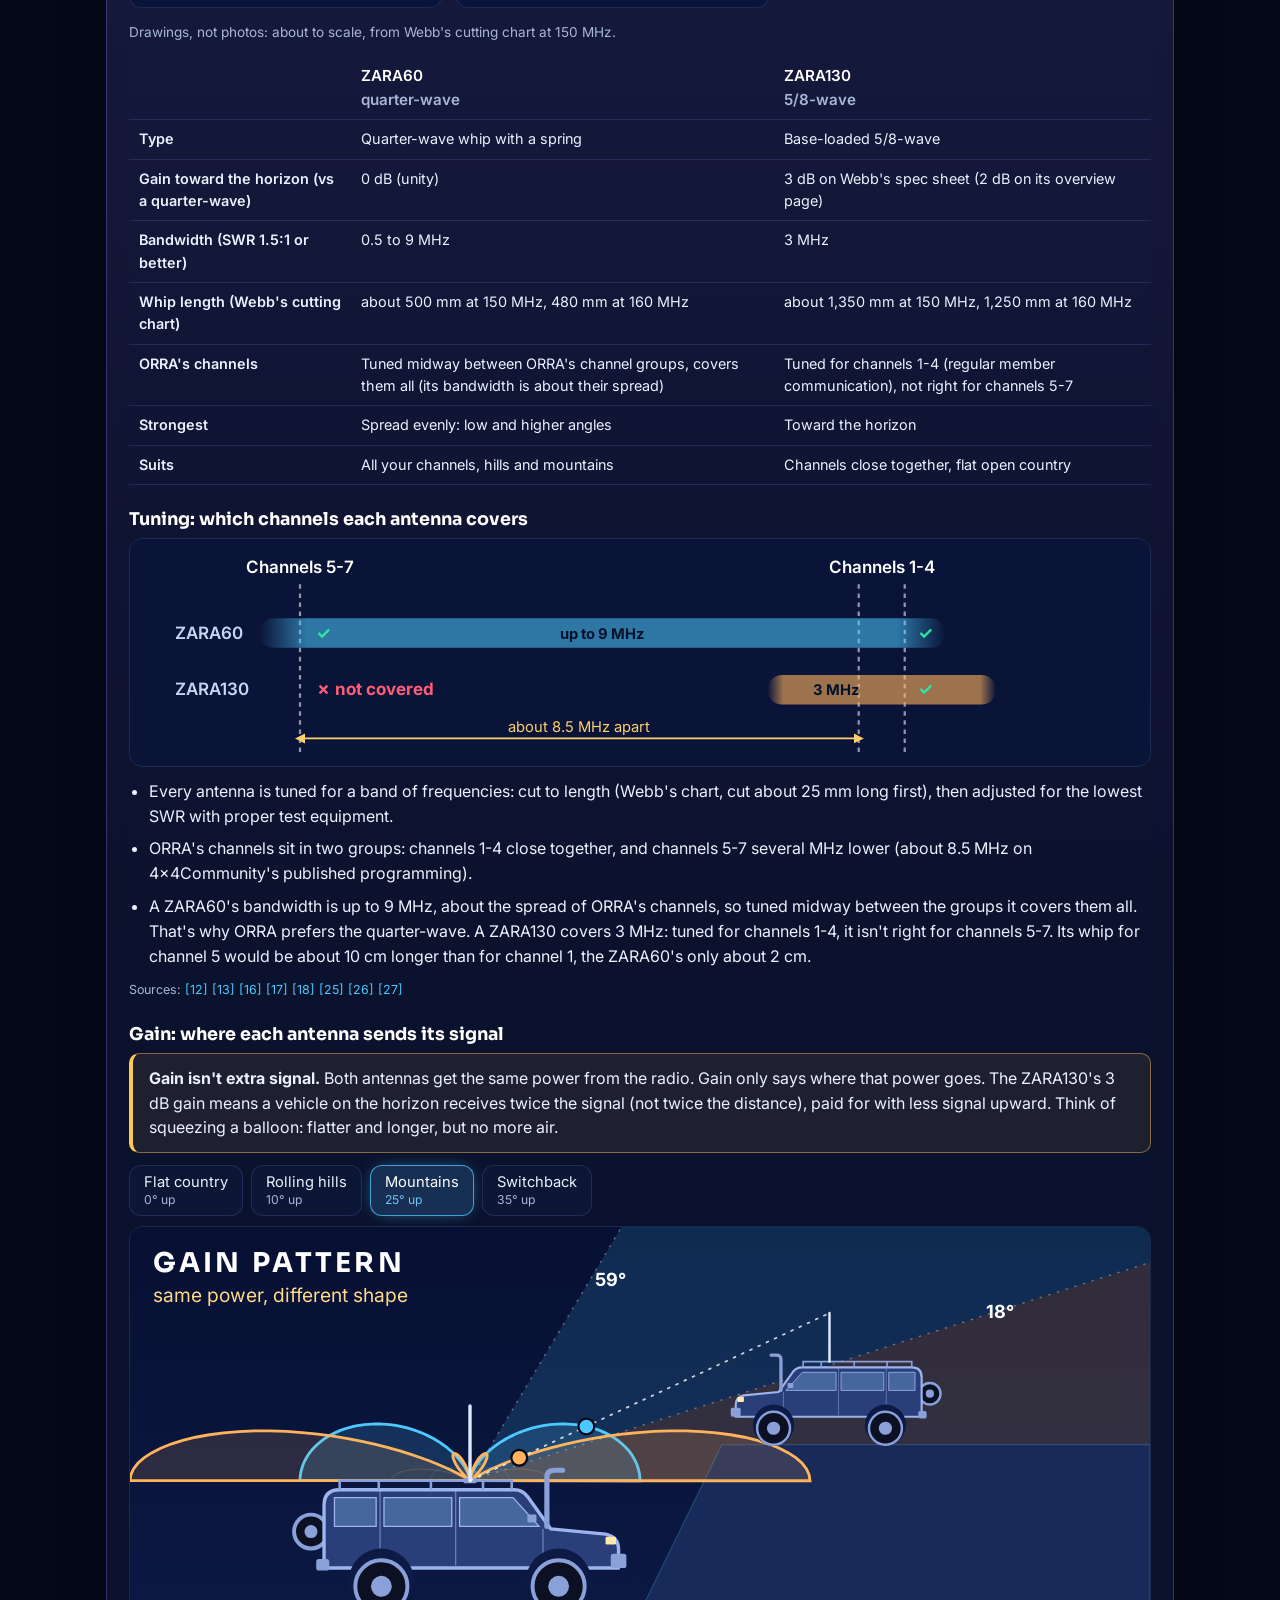
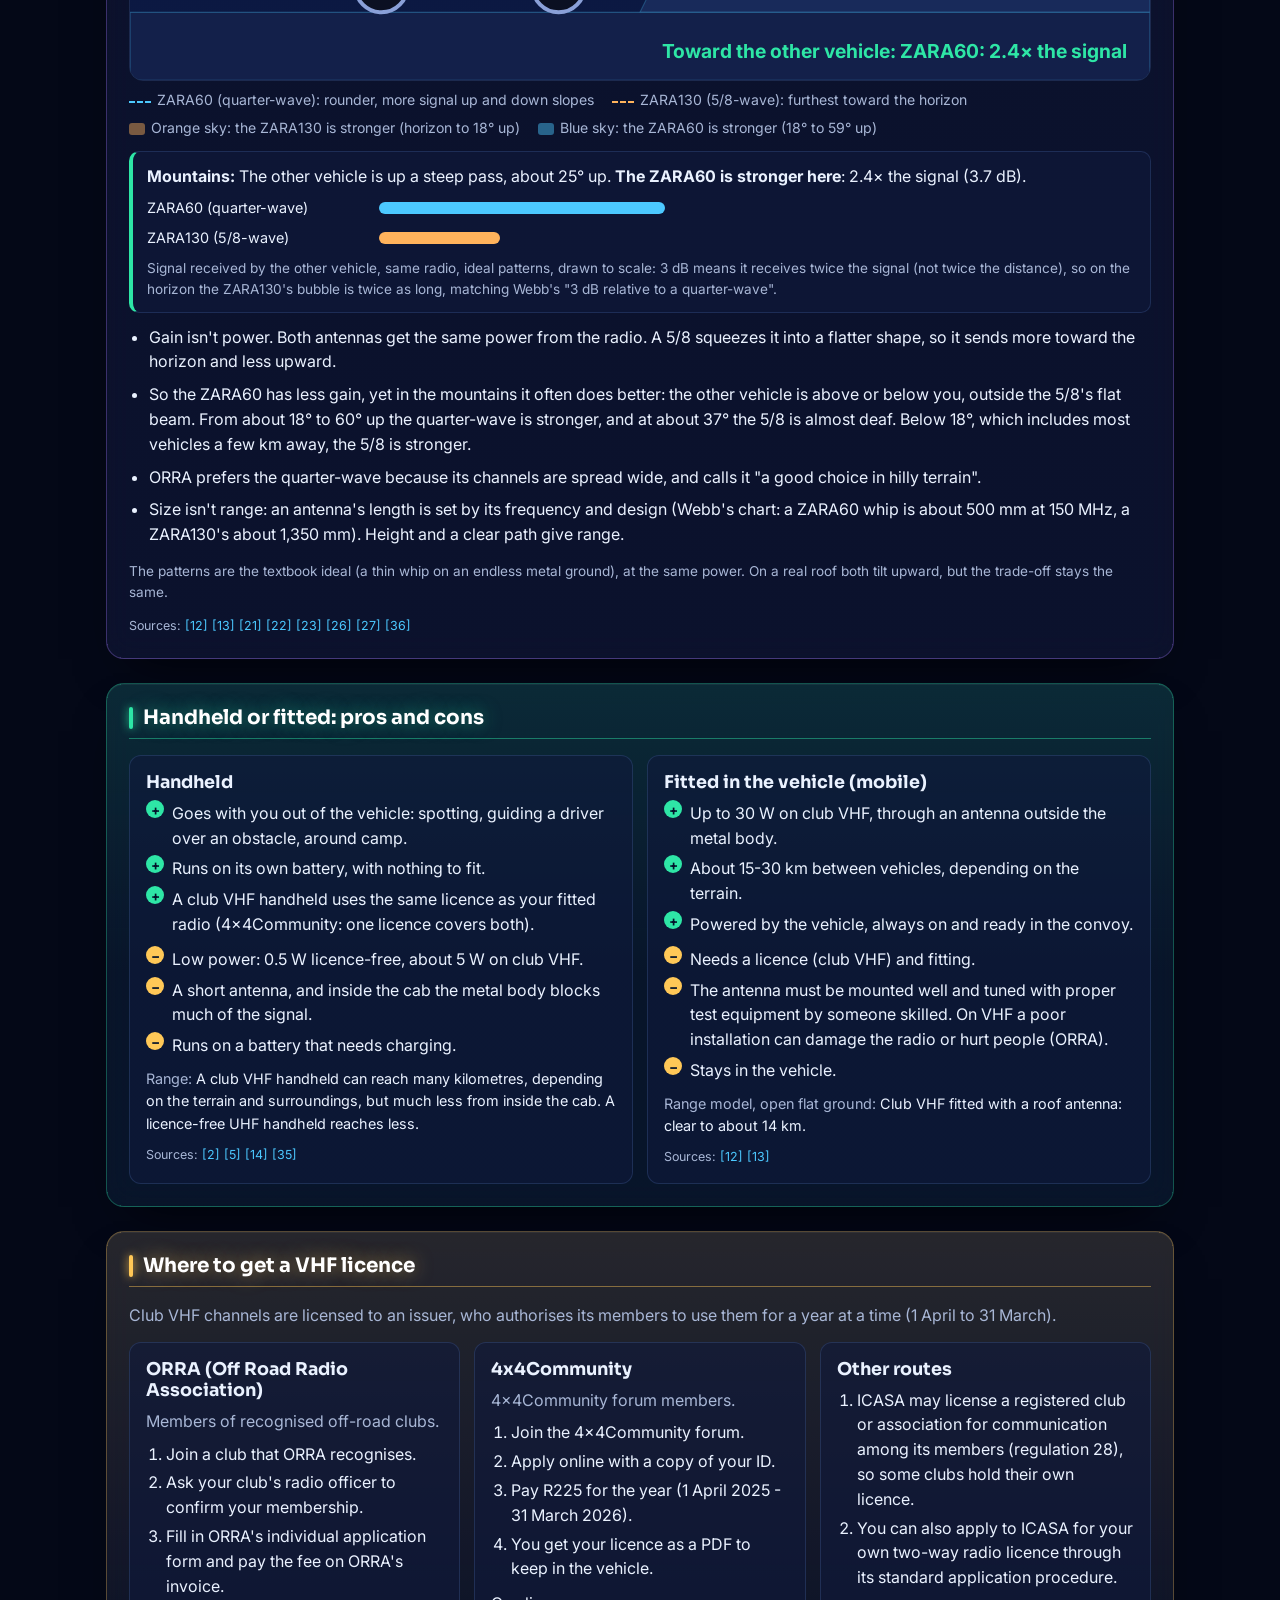
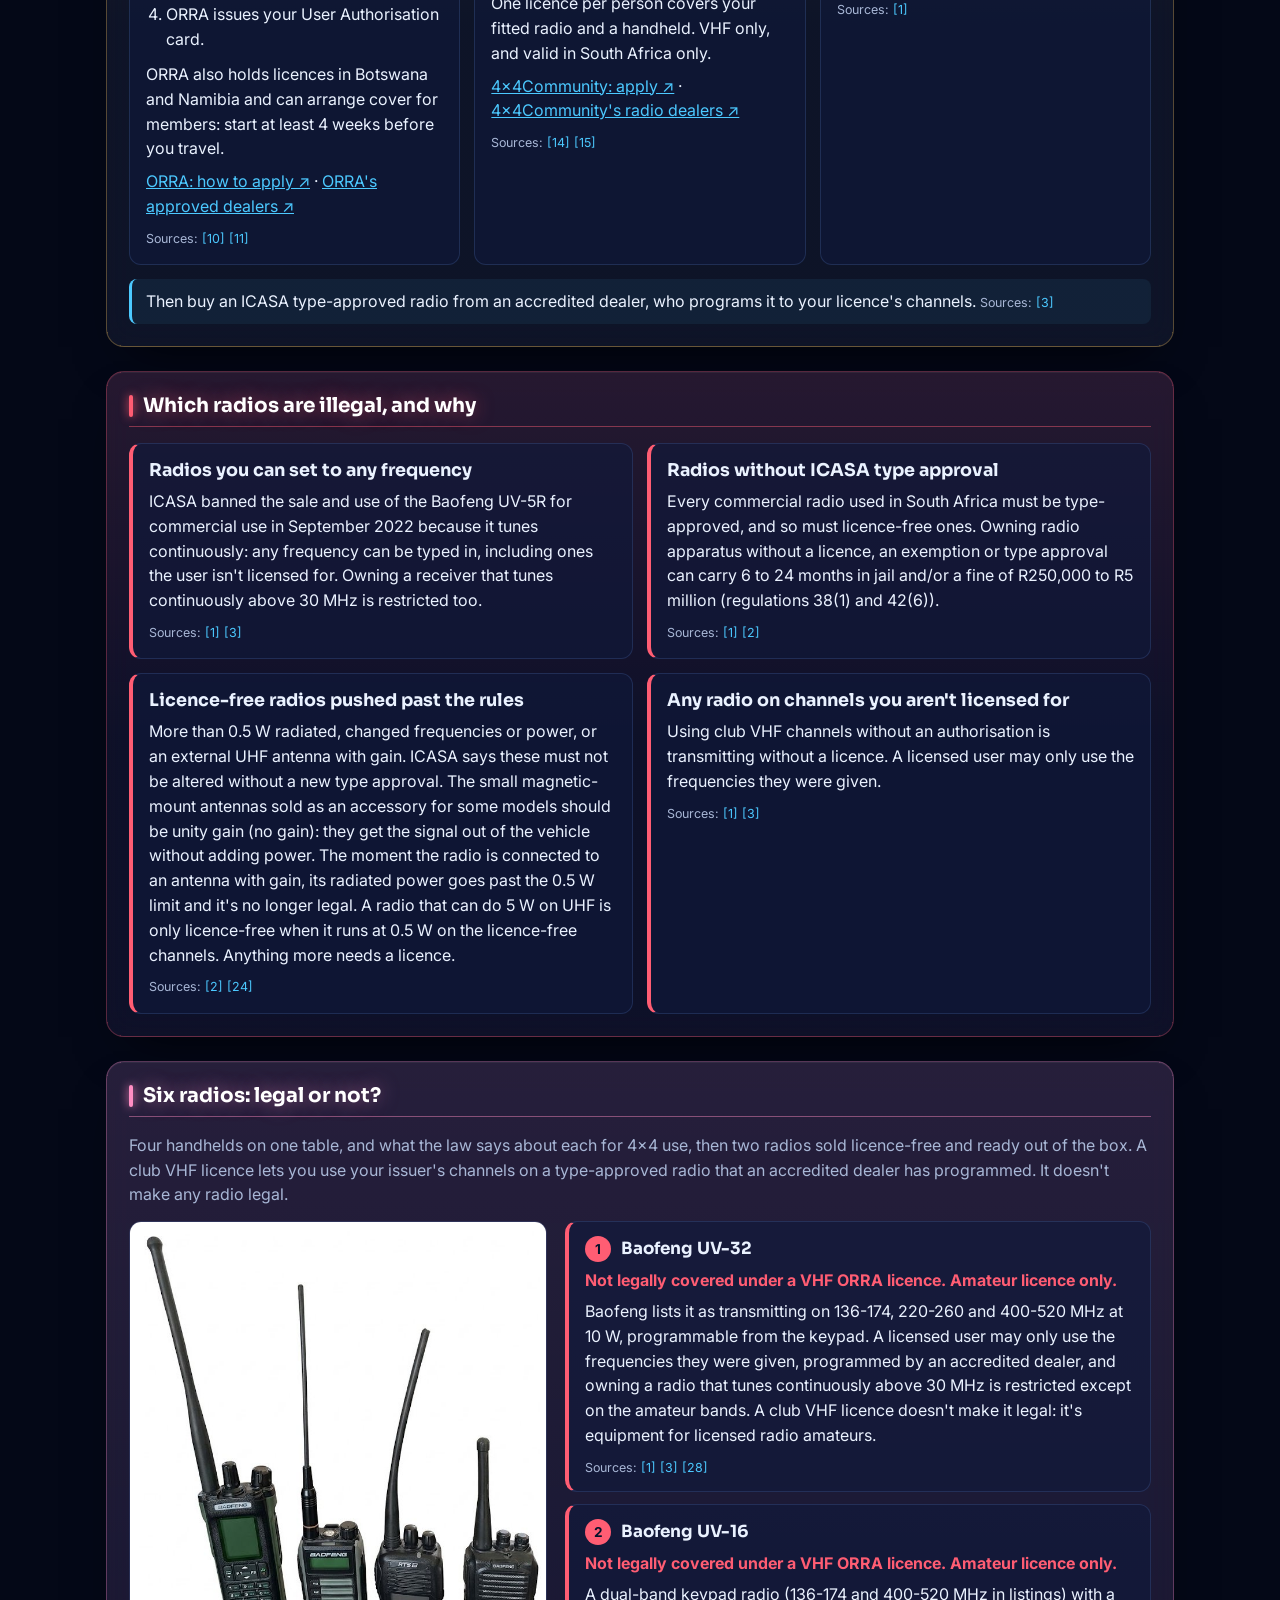
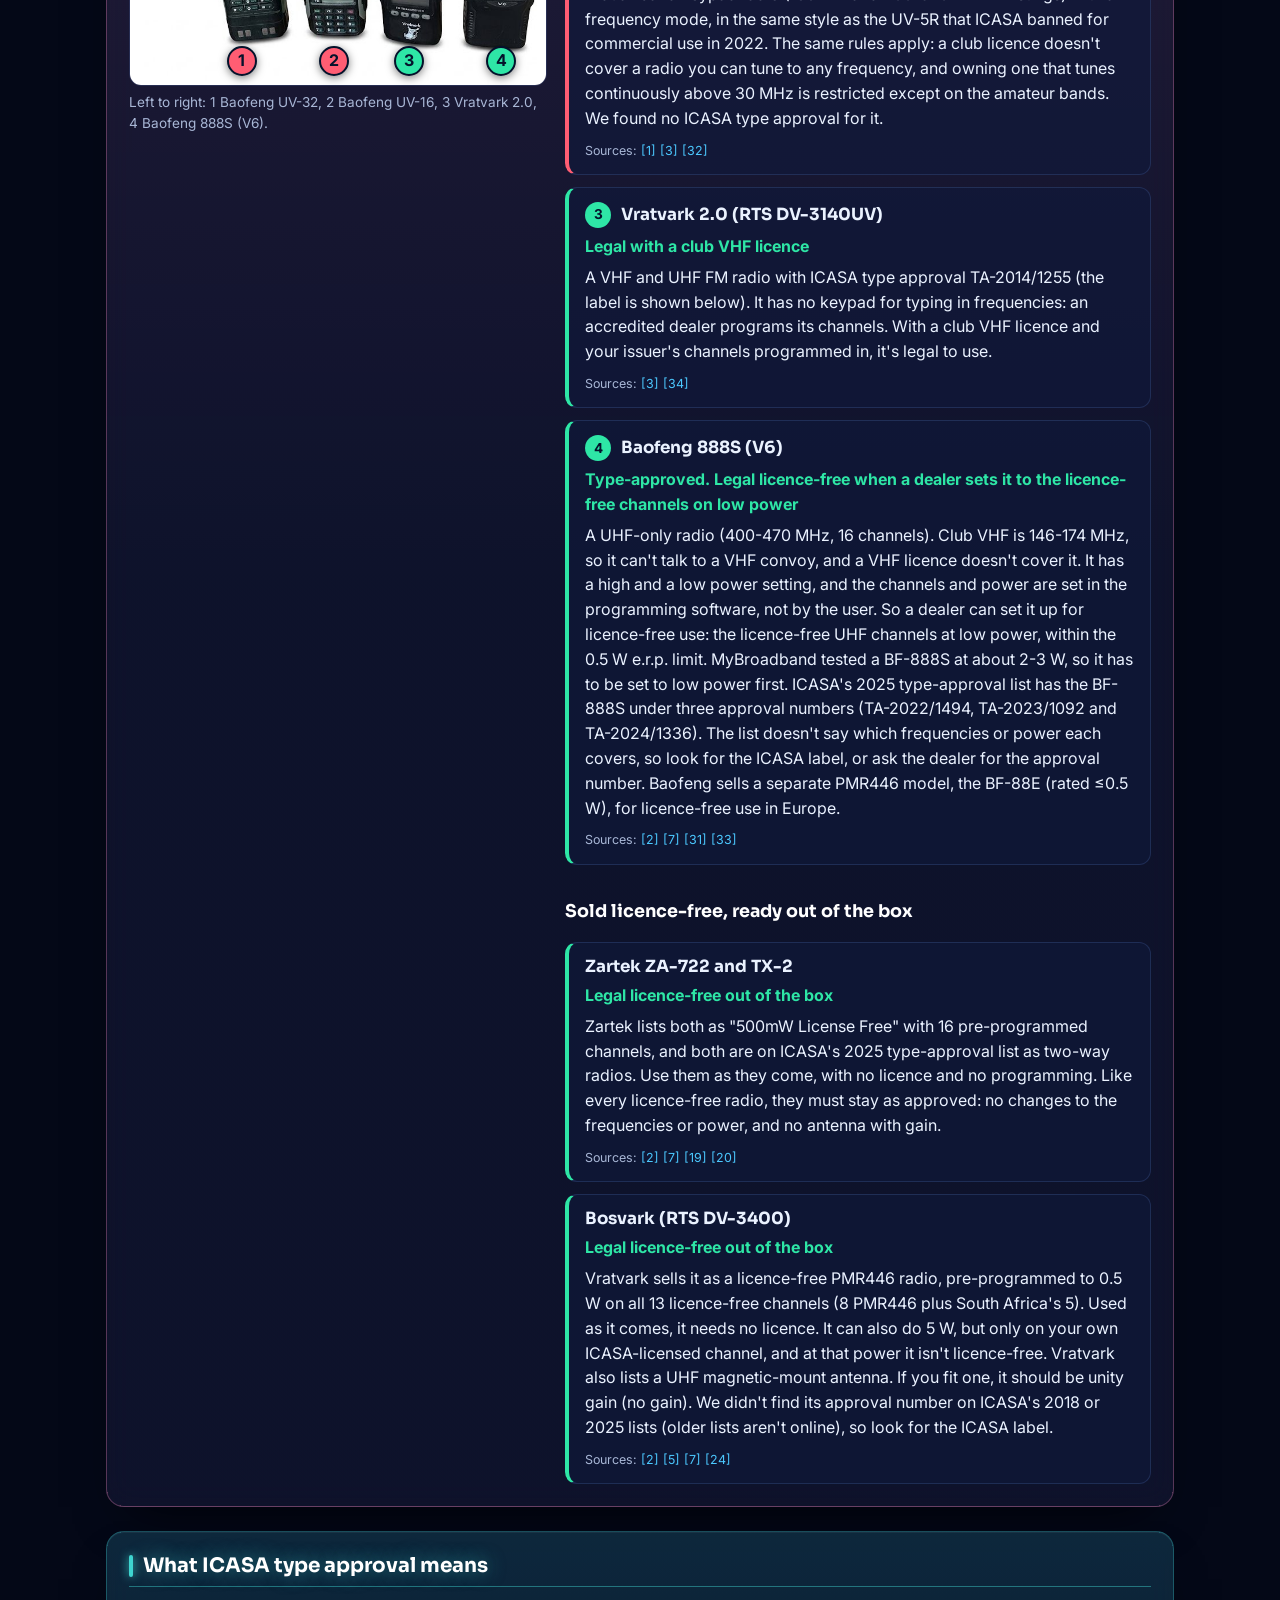
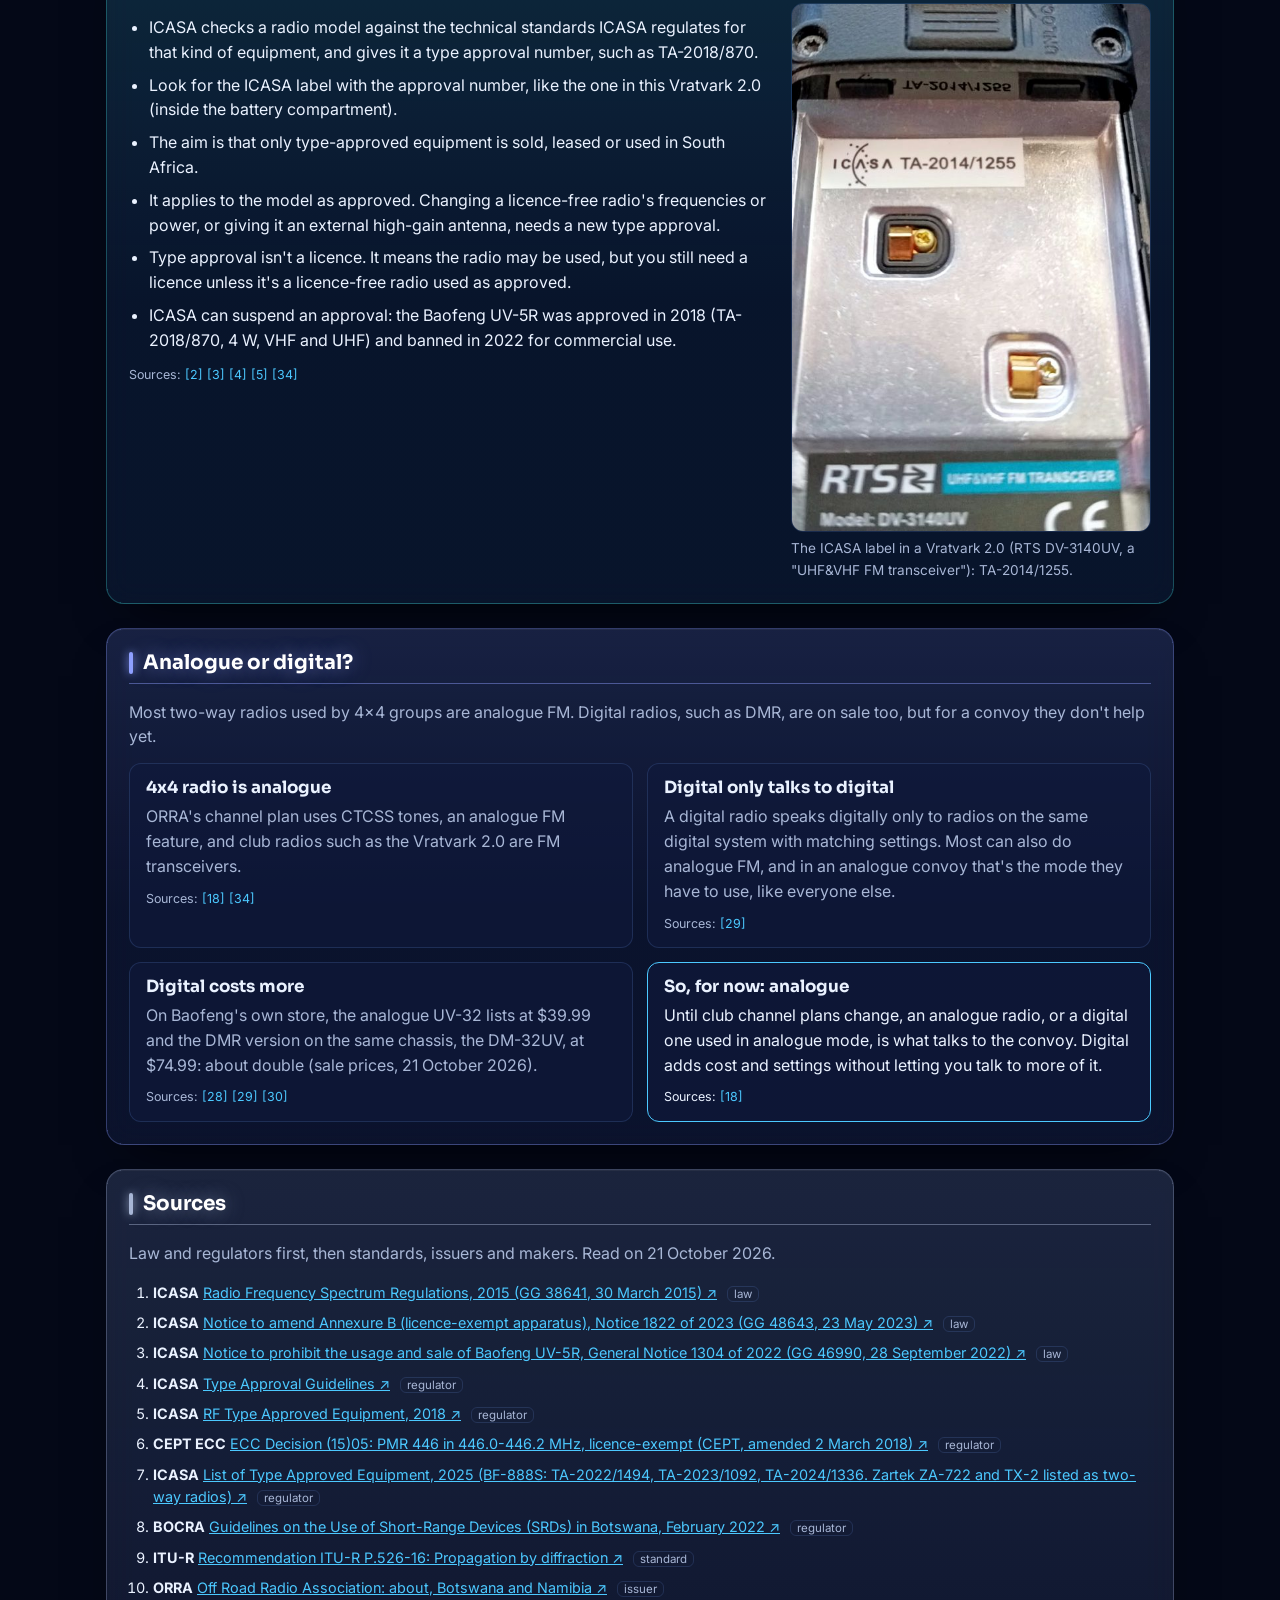
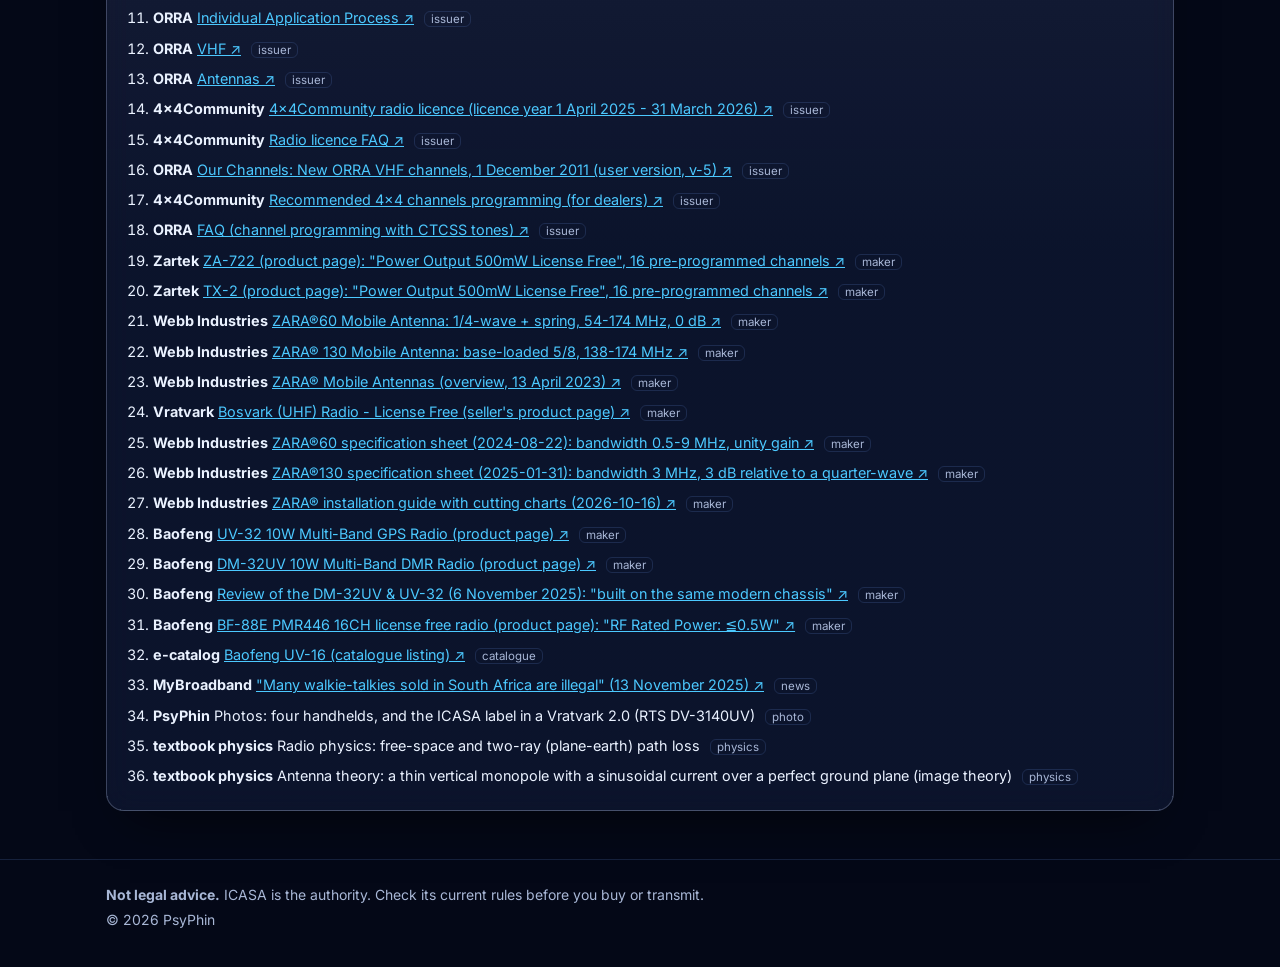
==== commit 92ad8781: "Legal or not: add Zartek ZA-722/TX-2 and Bosvark as licence-free radios Two unnumbered cards under t" ====
--- a/index.html
+++ b/index.html
@@ -39,7 +39,7 @@
   <link rel="preconnect" href="https://fonts.googleapis.com">
   <link rel="preconnect" href="https://fonts.gstatic.com" crossorigin>
   <link href="https://fonts.googleapis.com/css2?family=Inter:wght@400;500;600;700&family=Sora:wght@500;600;700&display=swap" rel="stylesheet">
-  <link rel="stylesheet" href="css/style.css?v=20261027i">
+  <link rel="stylesheet" href="css/style.css?v=20261027j">
 </head>
 <body>
   <a class="skip-link" href="#main">Skip to content</a>
@@ -142,7 +142,7 @@
 
     <!-- 7b. four real radios -->
     <section class="stage" id="examples" aria-labelledby="examples-title">
-      <h2 class="part-label" id="examples-title">Four radios: legal or not?</h2>
+      <h2 class="part-label" id="examples-title">Six radios: legal or not?</h2>
       <p class="lede" id="examples-intro"></p>
       <div class="examples">
         <figure class="photo-fig">
@@ -191,11 +191,11 @@
     </div>
   </footer>
 
-  <script src="js/data.js?v=20261027i"></script>
-  <script src="js/model.js?v=20261027i"></script>
-  <script src="js/antenna.js?v=20261027i"></script>
-  <script src="js/app.js?v=20261027i"></script>
-  <script src="js/circuit.js?v=20261027i"></script>
+  <script src="js/data.js?v=20261027j"></script>
+  <script src="js/model.js?v=20261027j"></script>
+  <script src="js/antenna.js?v=20261027j"></script>
+  <script src="js/app.js?v=20261027j"></script>
+  <script src="js/circuit.js?v=20261027j"></script>
 
   <!-- GoatCounter: cookie-free page-visit stats at https://psyphin.goatcounter.com/ -->
   <!-- Shared with psyphin.co.za: prefix paths with the host so this site's "/" is counted separately -->
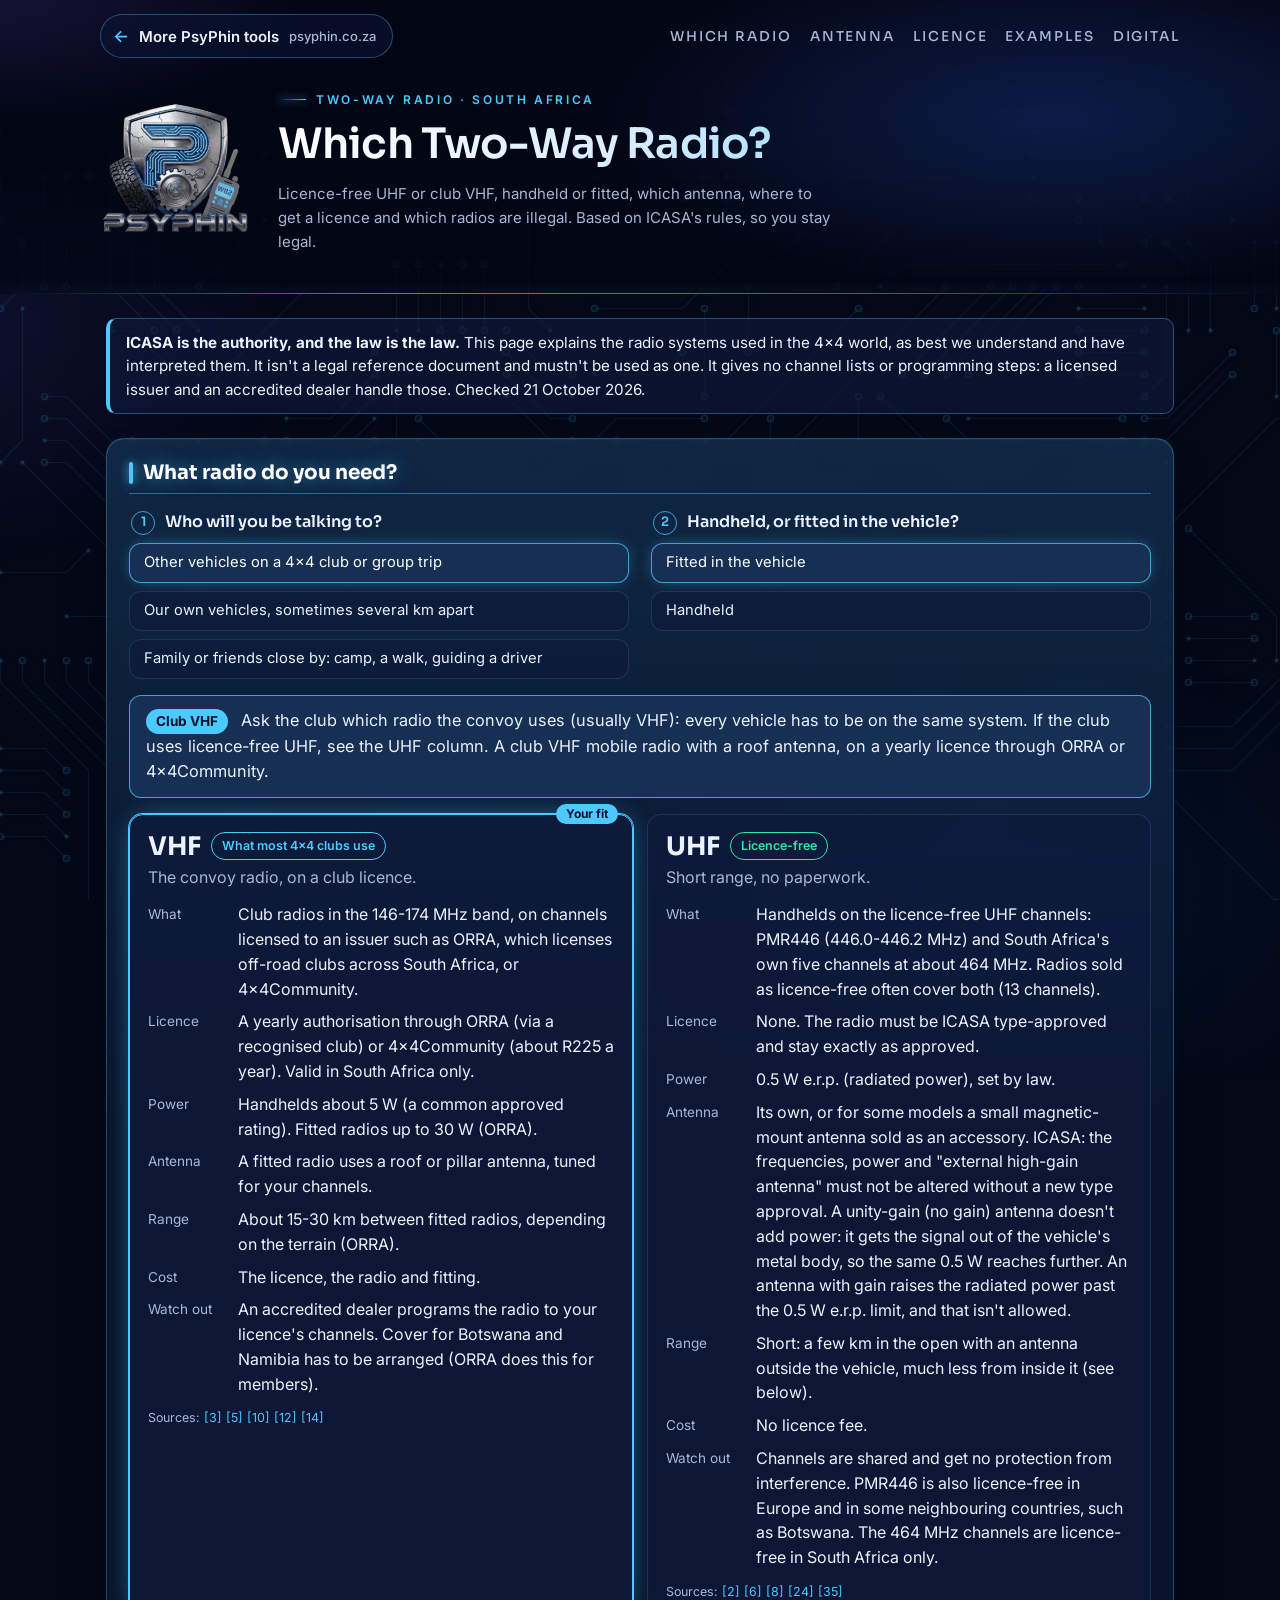
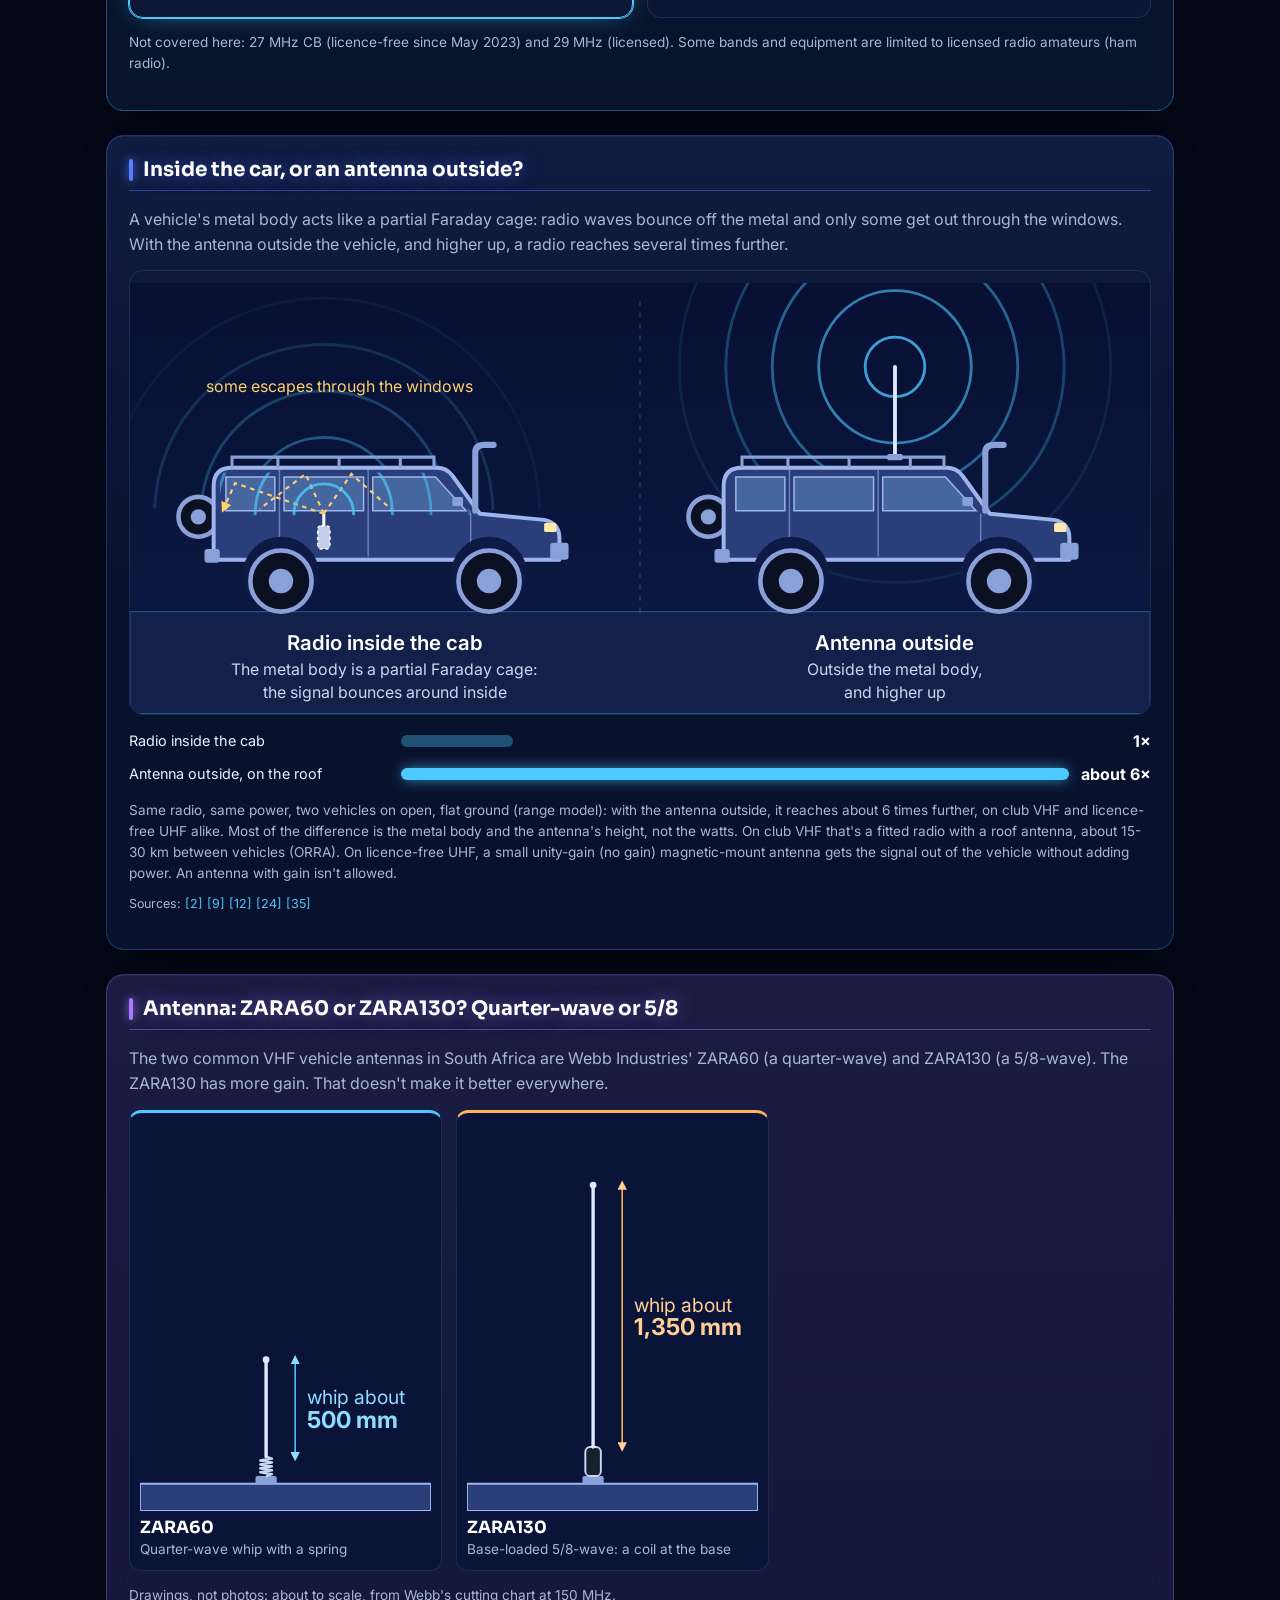
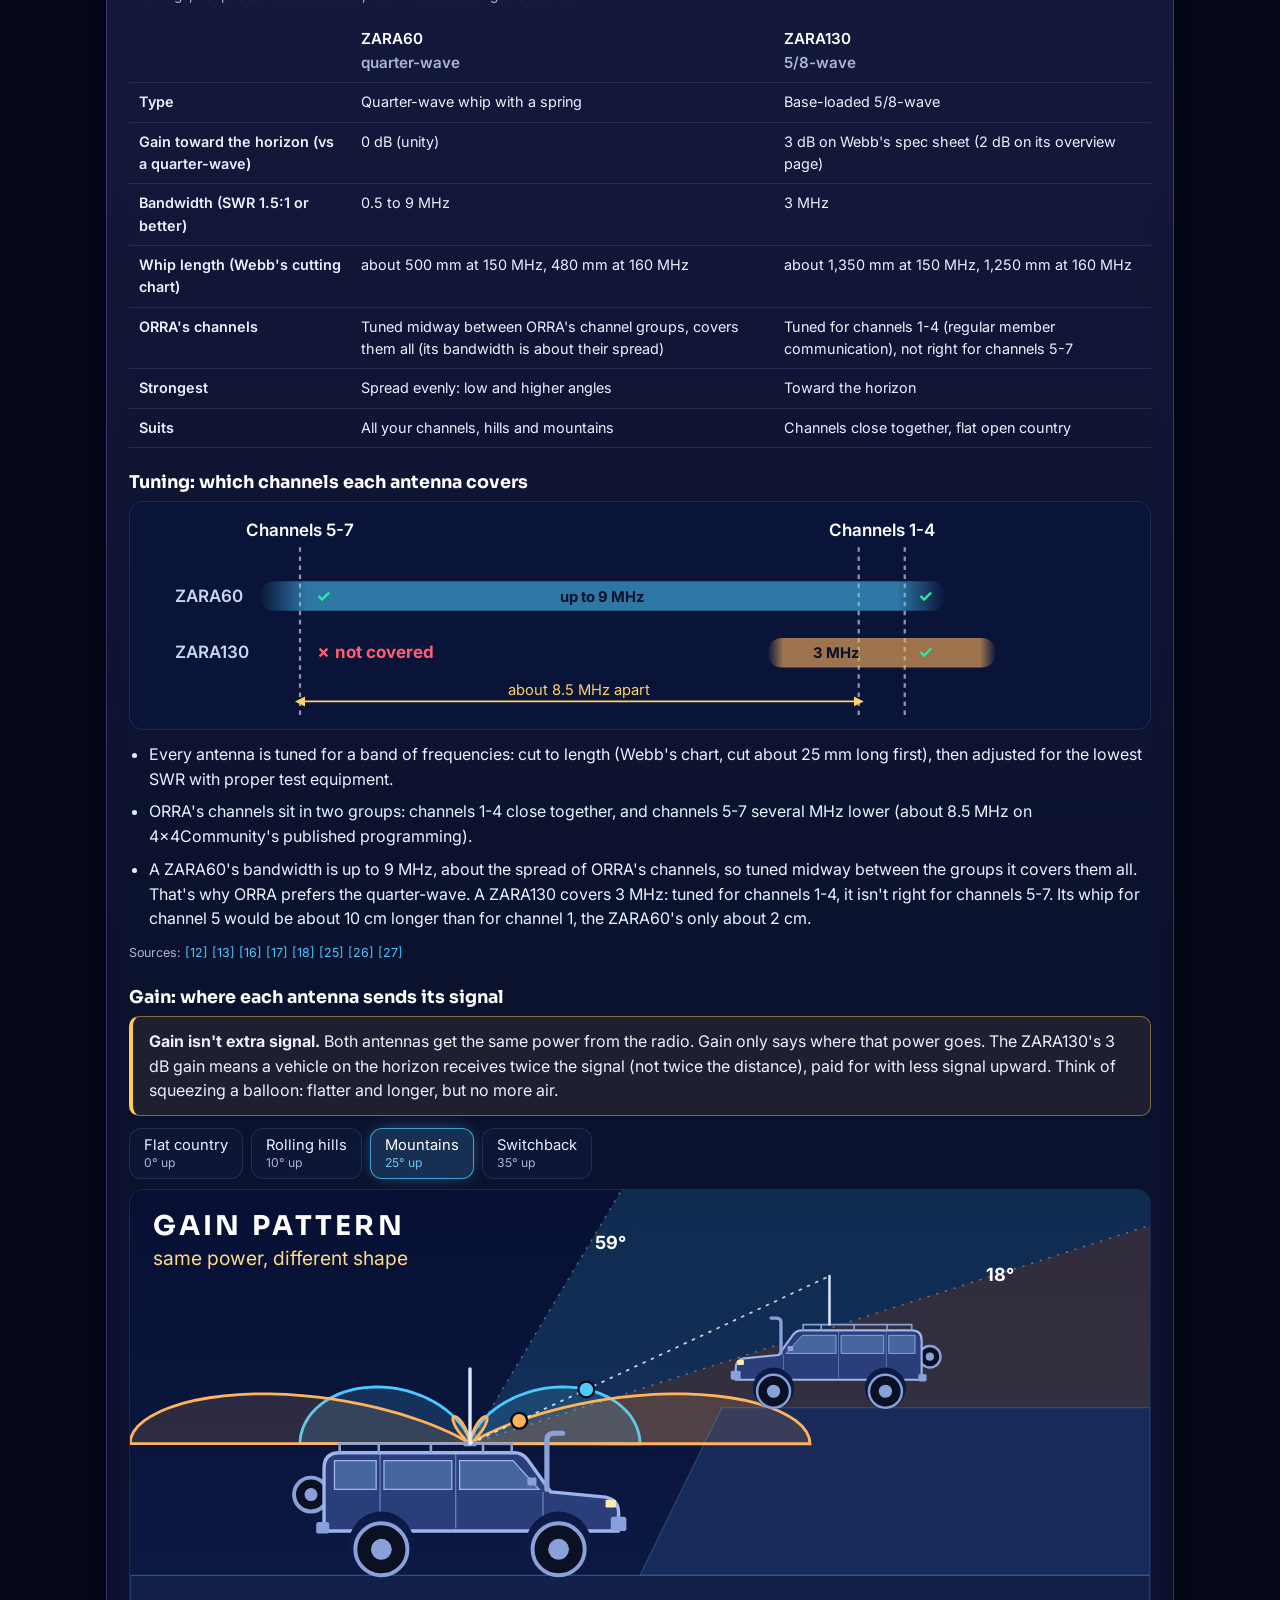
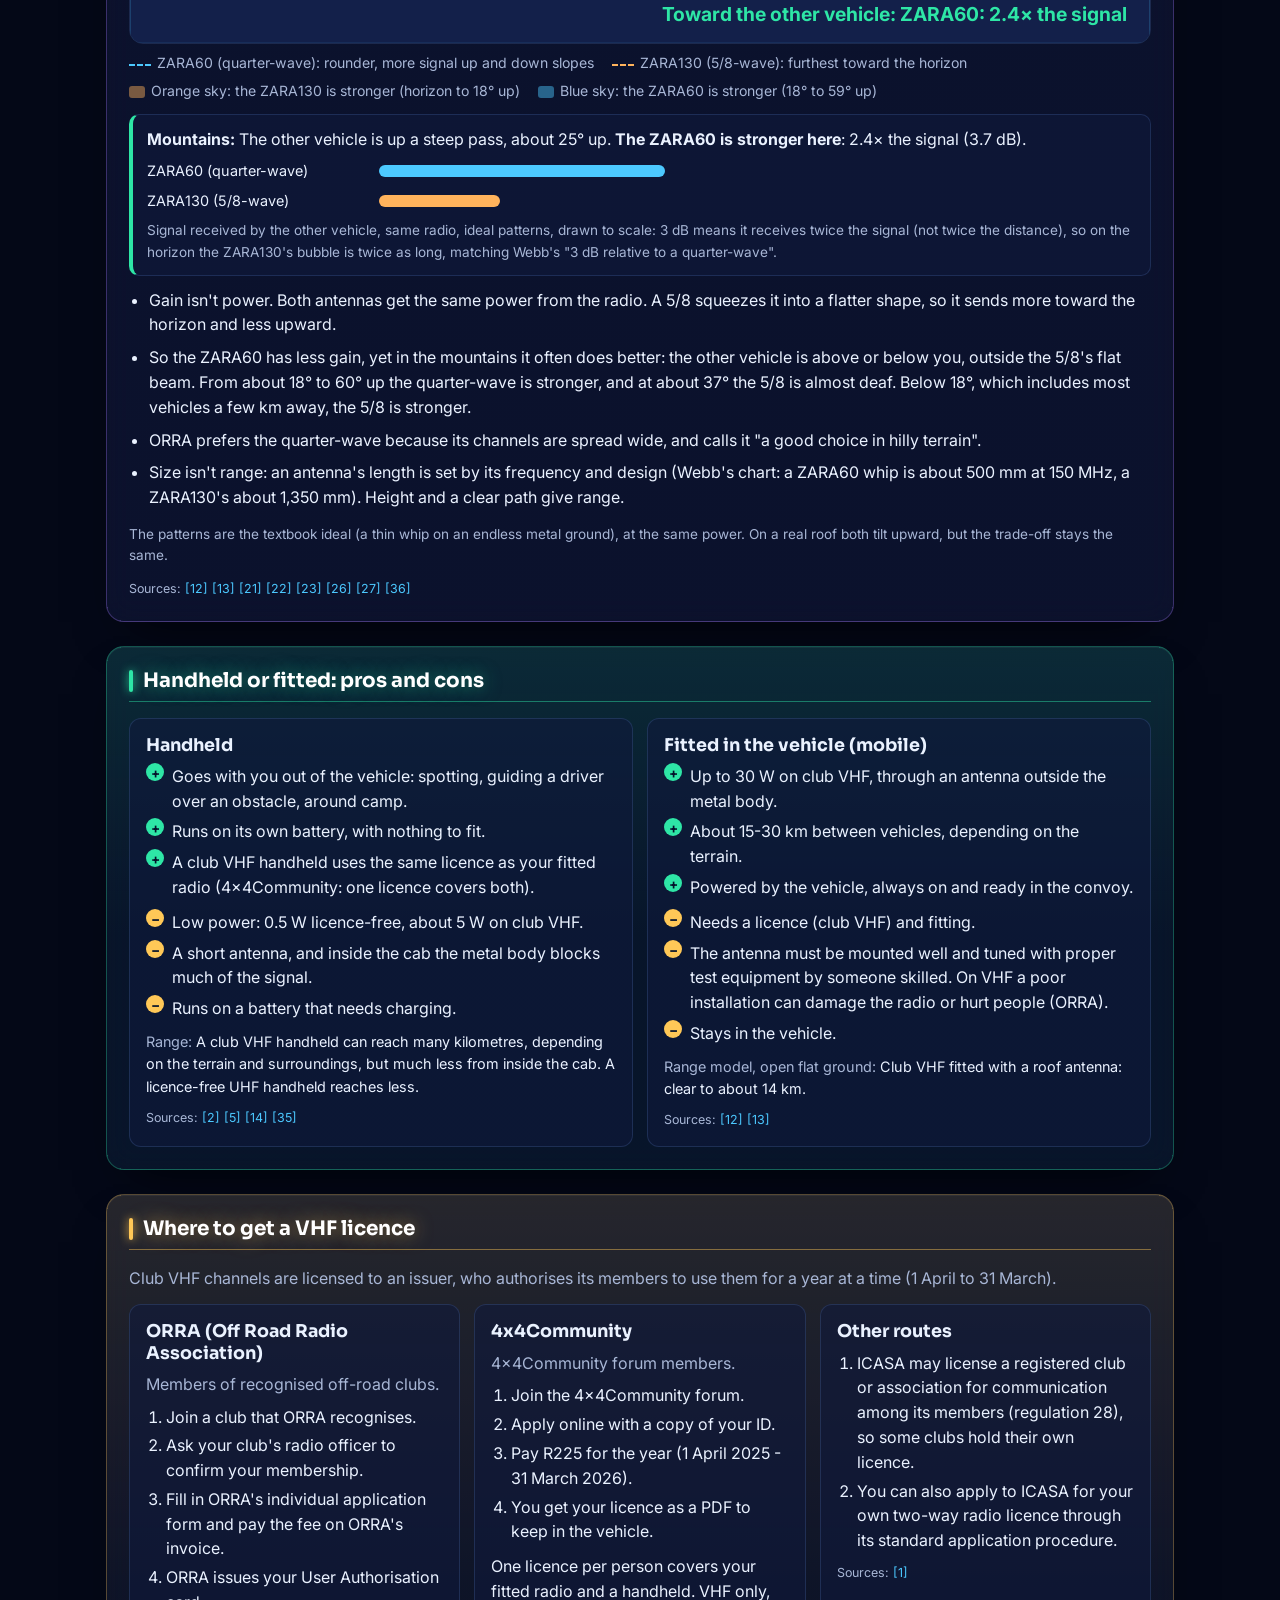
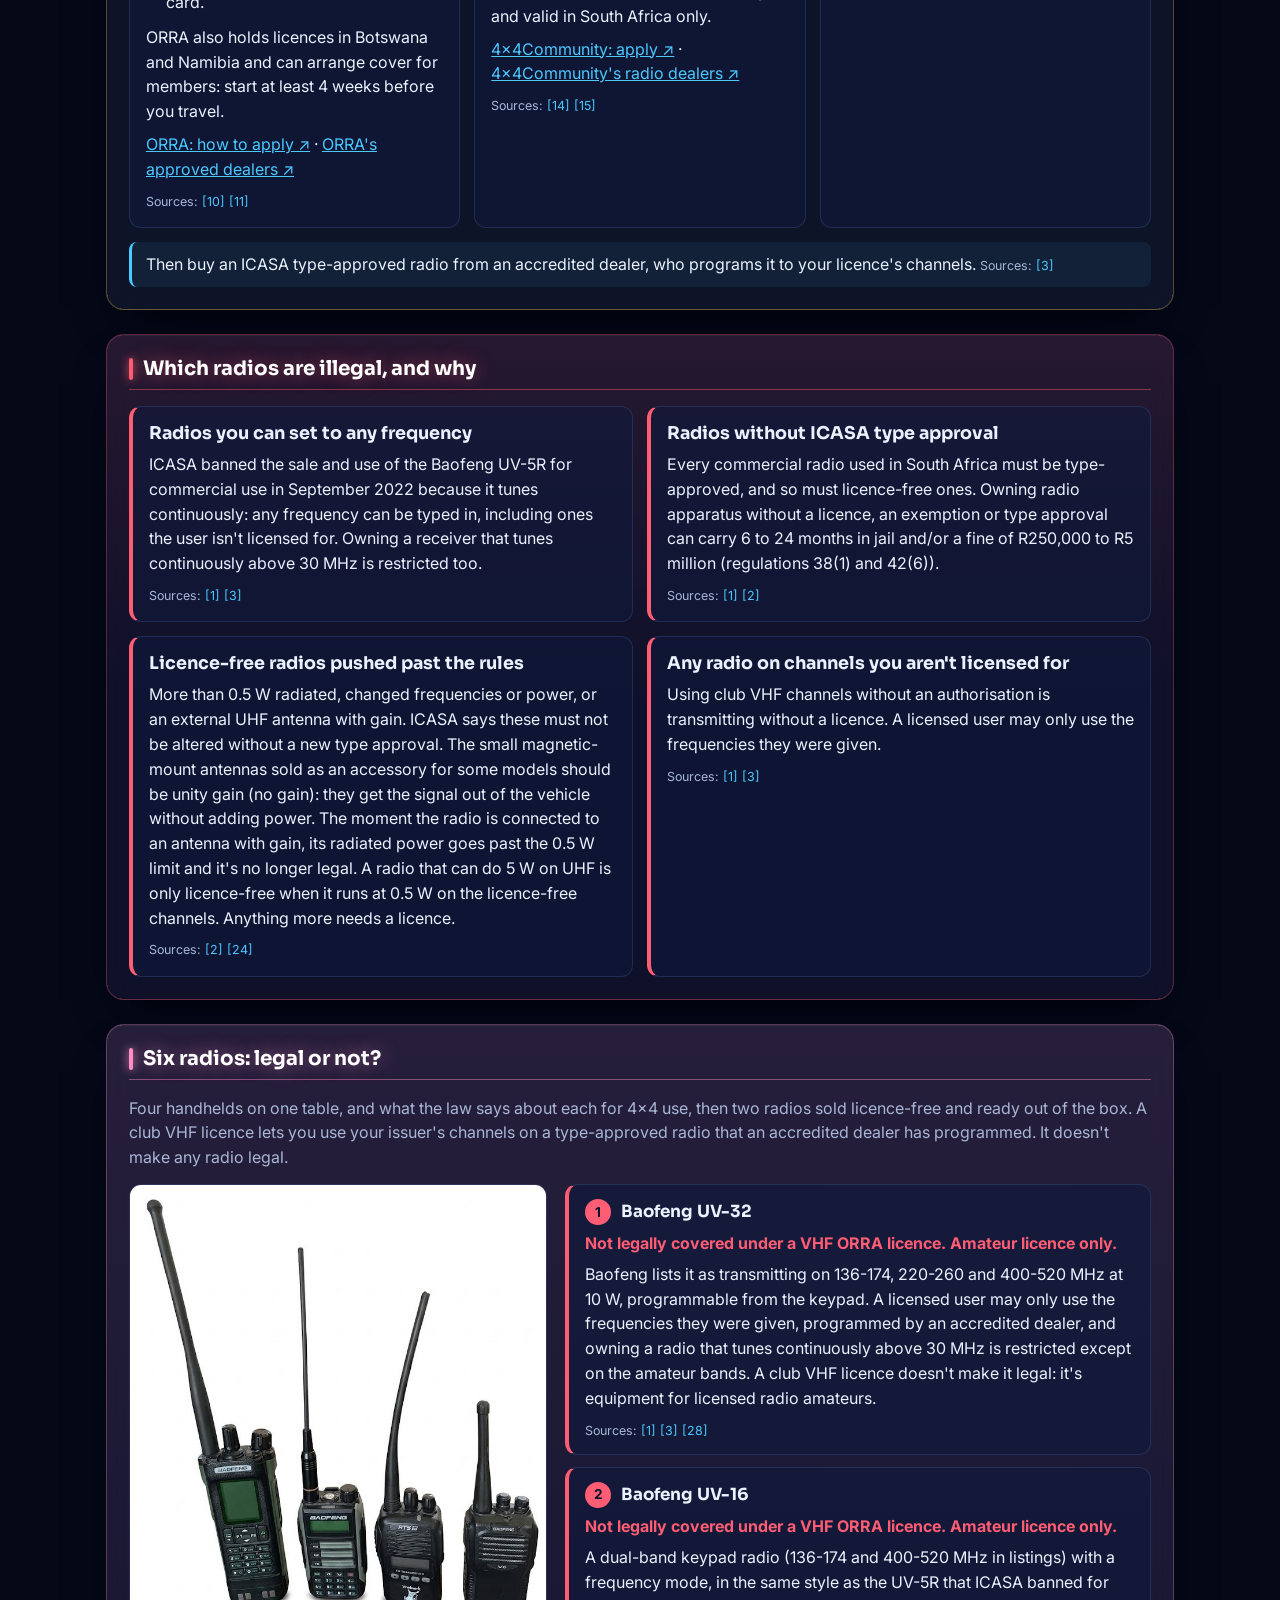
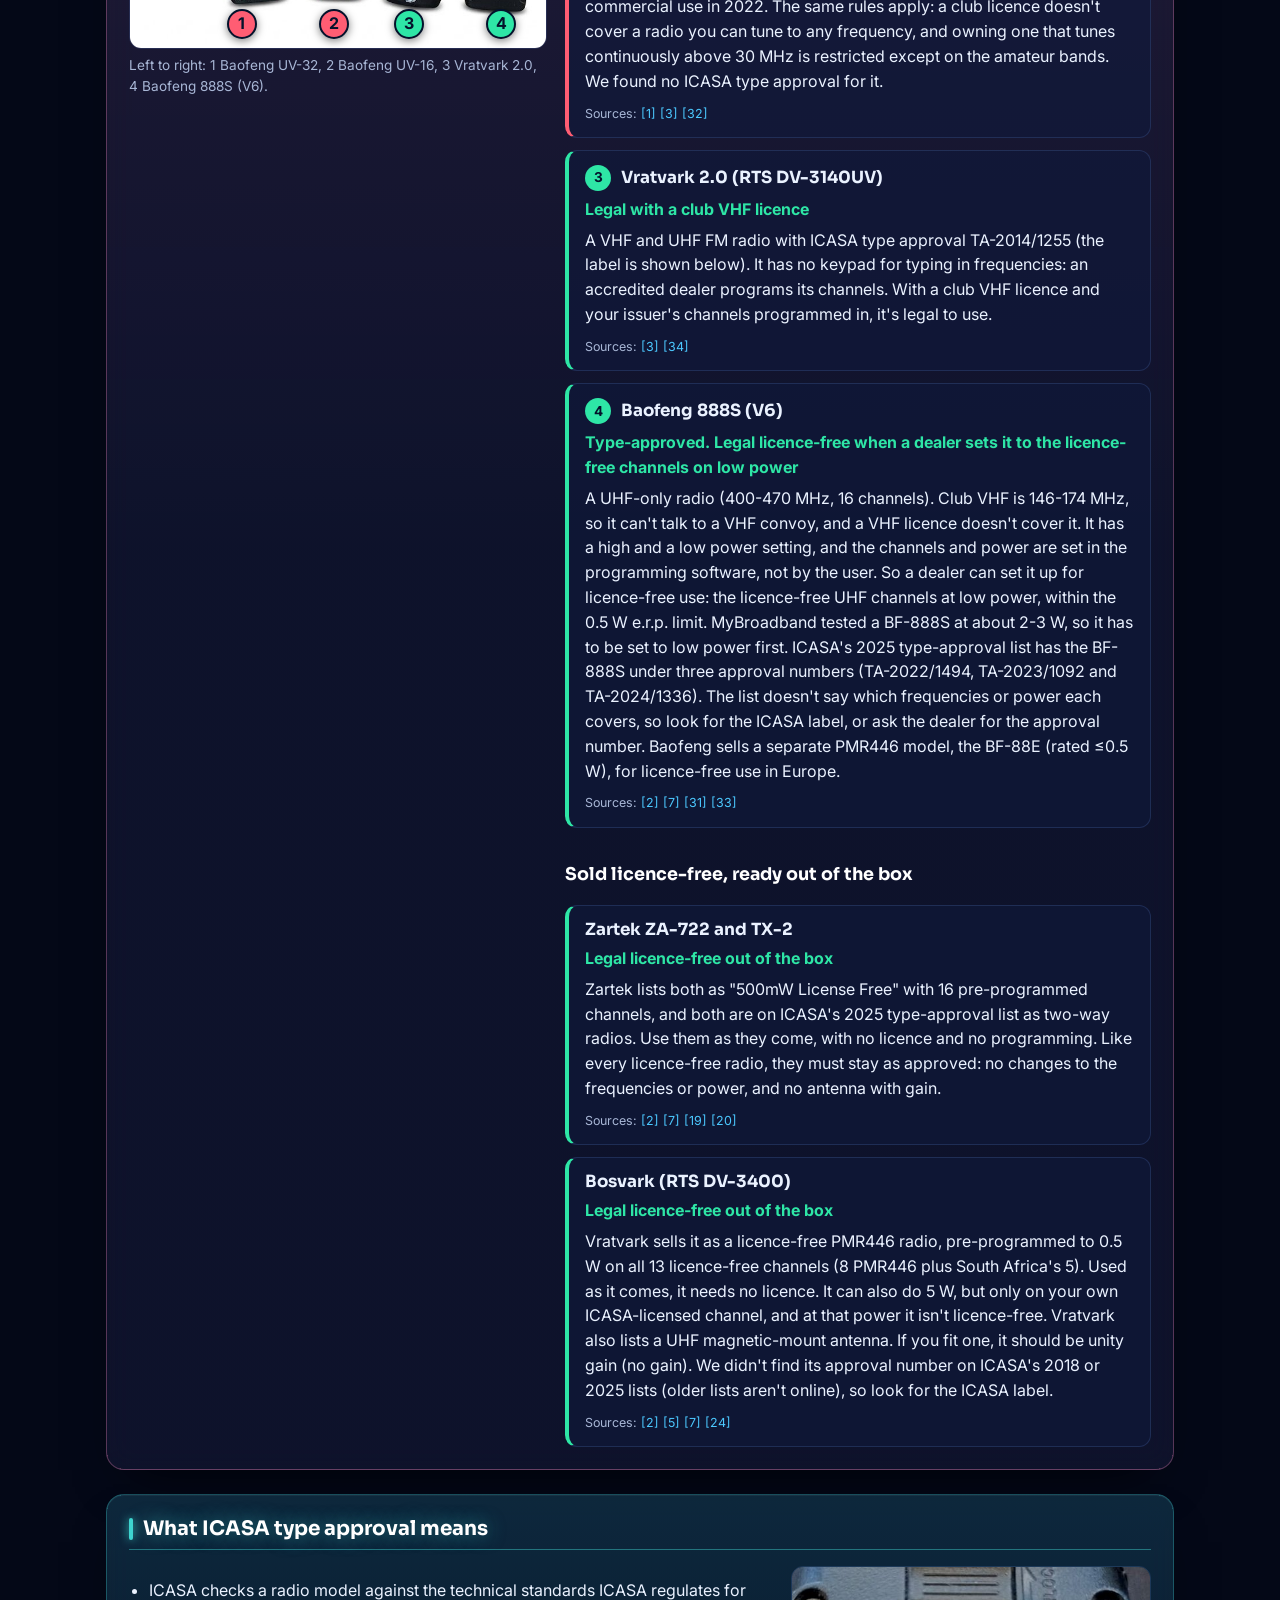
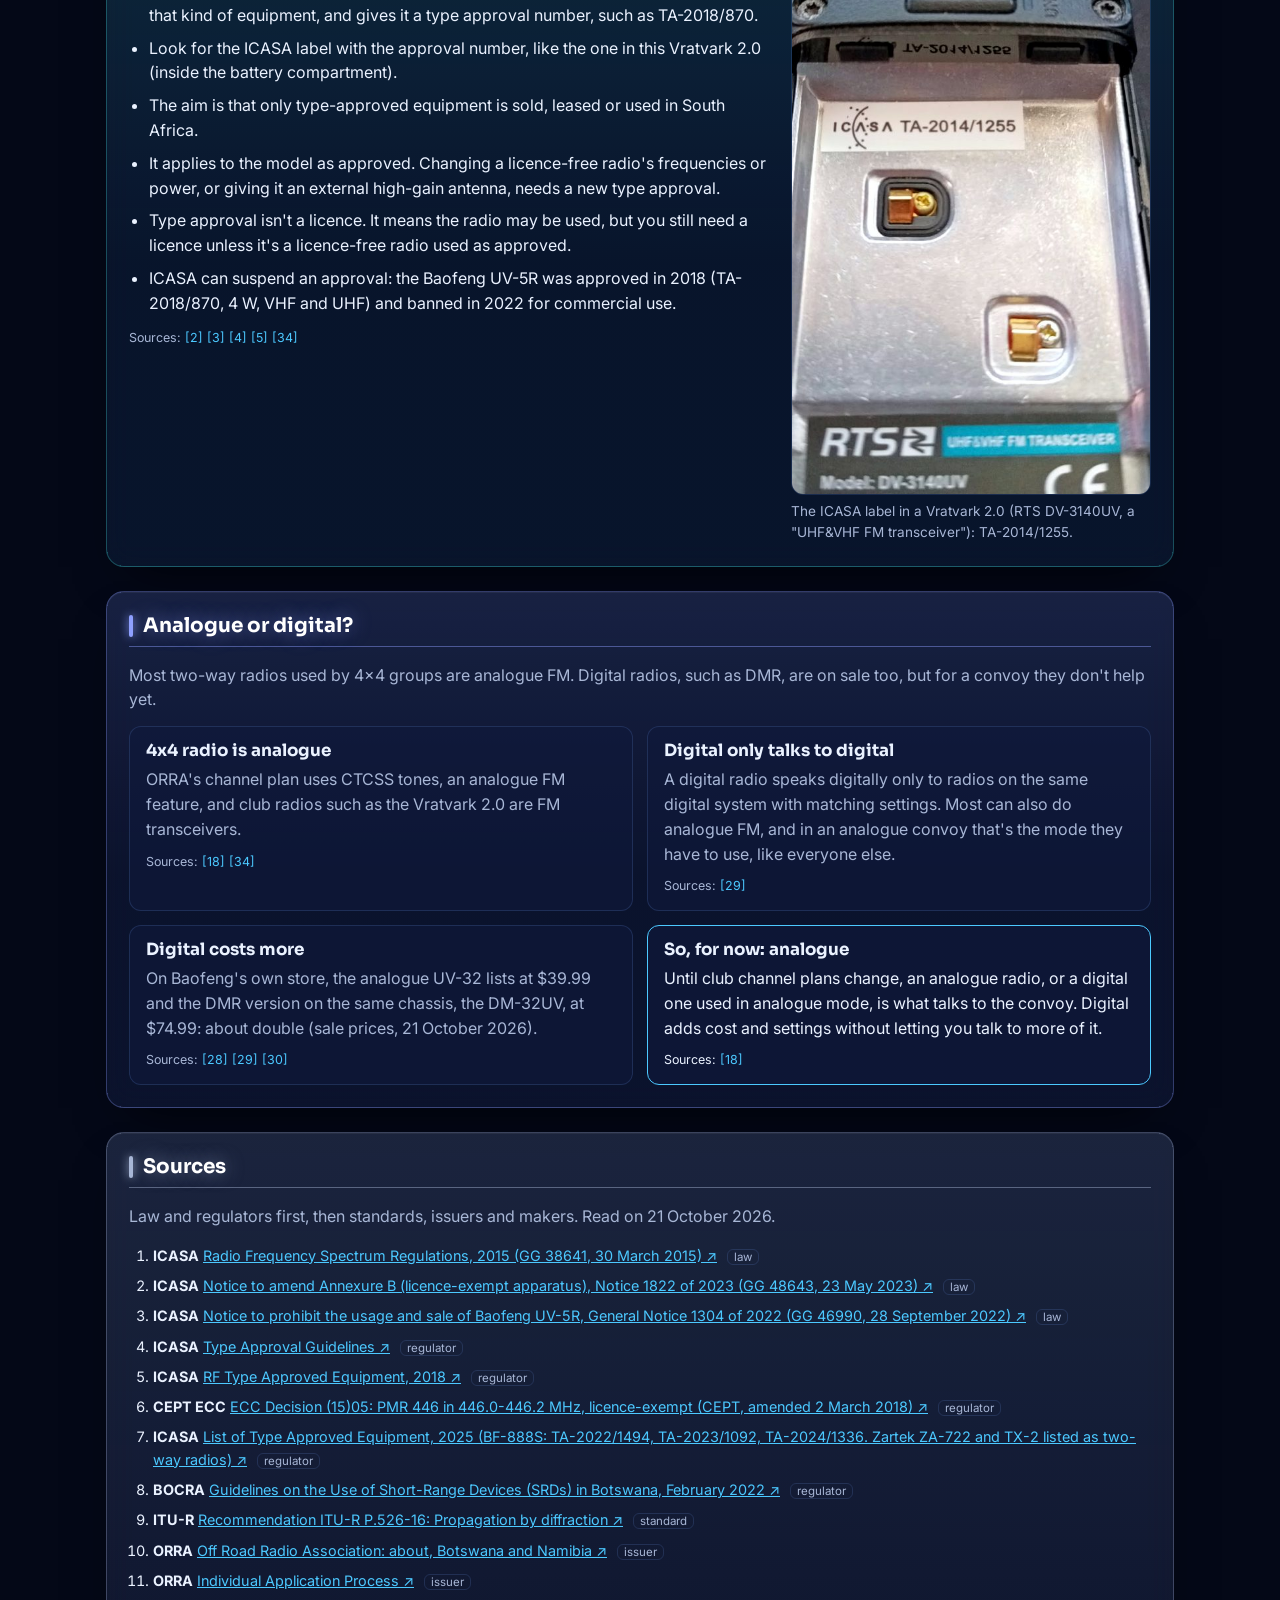
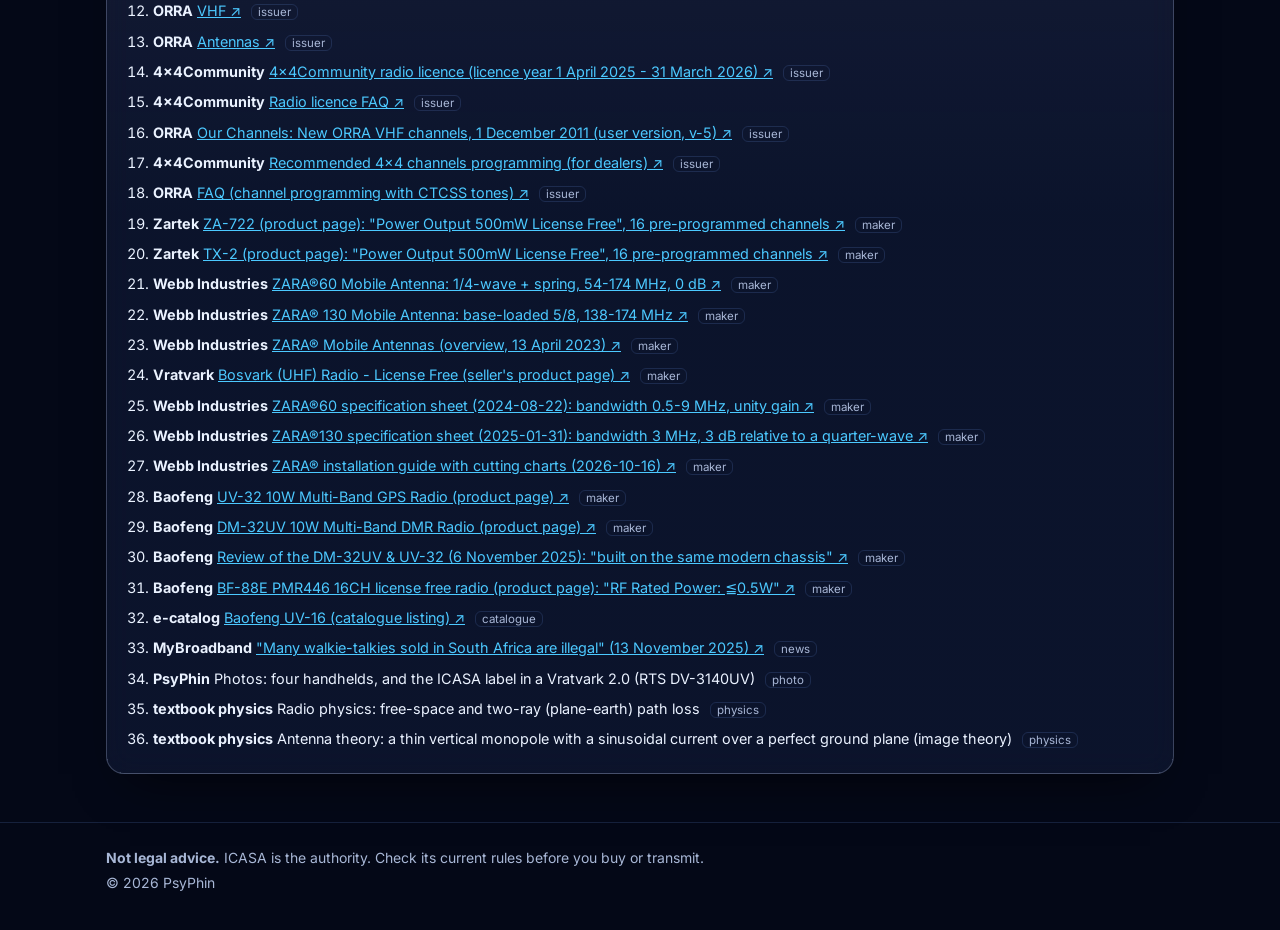
==== commit e1915f23: "Finished: remove the construction banner and noindex, add a sitemap Co-Authored-By: Claude Opus 5.5 " ====
--- a/index.html
+++ b/index.html
@@ -5,7 +5,6 @@
   <meta name="viewport" content="width=device-width, initial-scale=1">
   <title>Which Two-Way Radio? VHF or UHF, Licences and Antennas in South Africa | PsyPhin</title>
   <meta name="description" content="Which two-way radio you need in South Africa: licence-free UHF or club VHF, handheld or fitted, which antenna, where to get a licence and what's illegal.">
-  <meta name="robots" content="noindex">
   <link rel="canonical" href="https://radio.psyphin.co.za/">
   <meta property="og:type" content="website">
   <meta property="og:site_name" content="PsyPhin">
@@ -44,8 +43,6 @@
 <body>
   <a class="skip-link" href="#main">Skip to content</a>
 
-  <p class="mock-banner" role="note"><strong>Under construction.</strong> The range figures are estimates still being checked.</p>
-
   <header class="brand-bar">
     <div class="brand-nav">
       <a class="back-link" href="https://psyphin.co.za/#tools"><span class="back-link-arrow" aria-hidden="true">&larr;</span> <span class="back-link-label"><span class="back-link-more">More </span>PsyPhin tools</span> <span class="back-link-domain">psyphin.co.za</span></a>
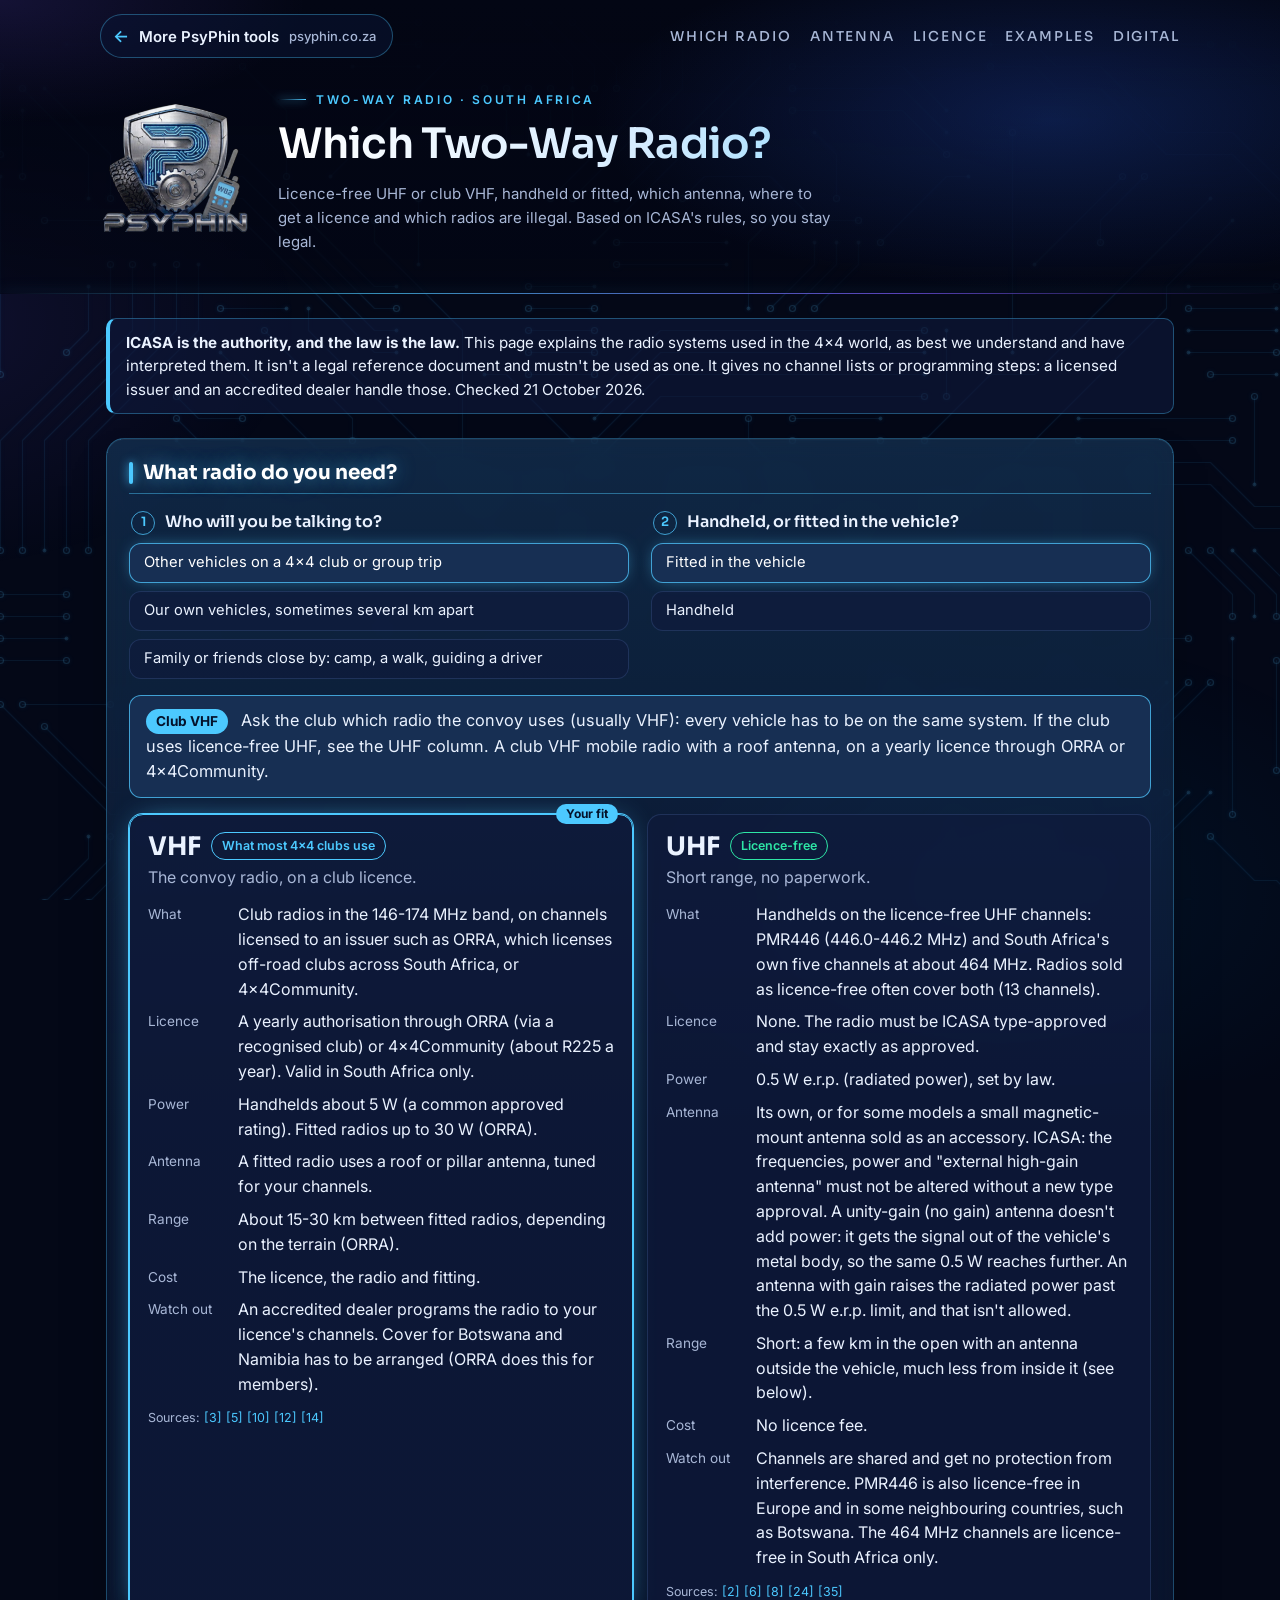
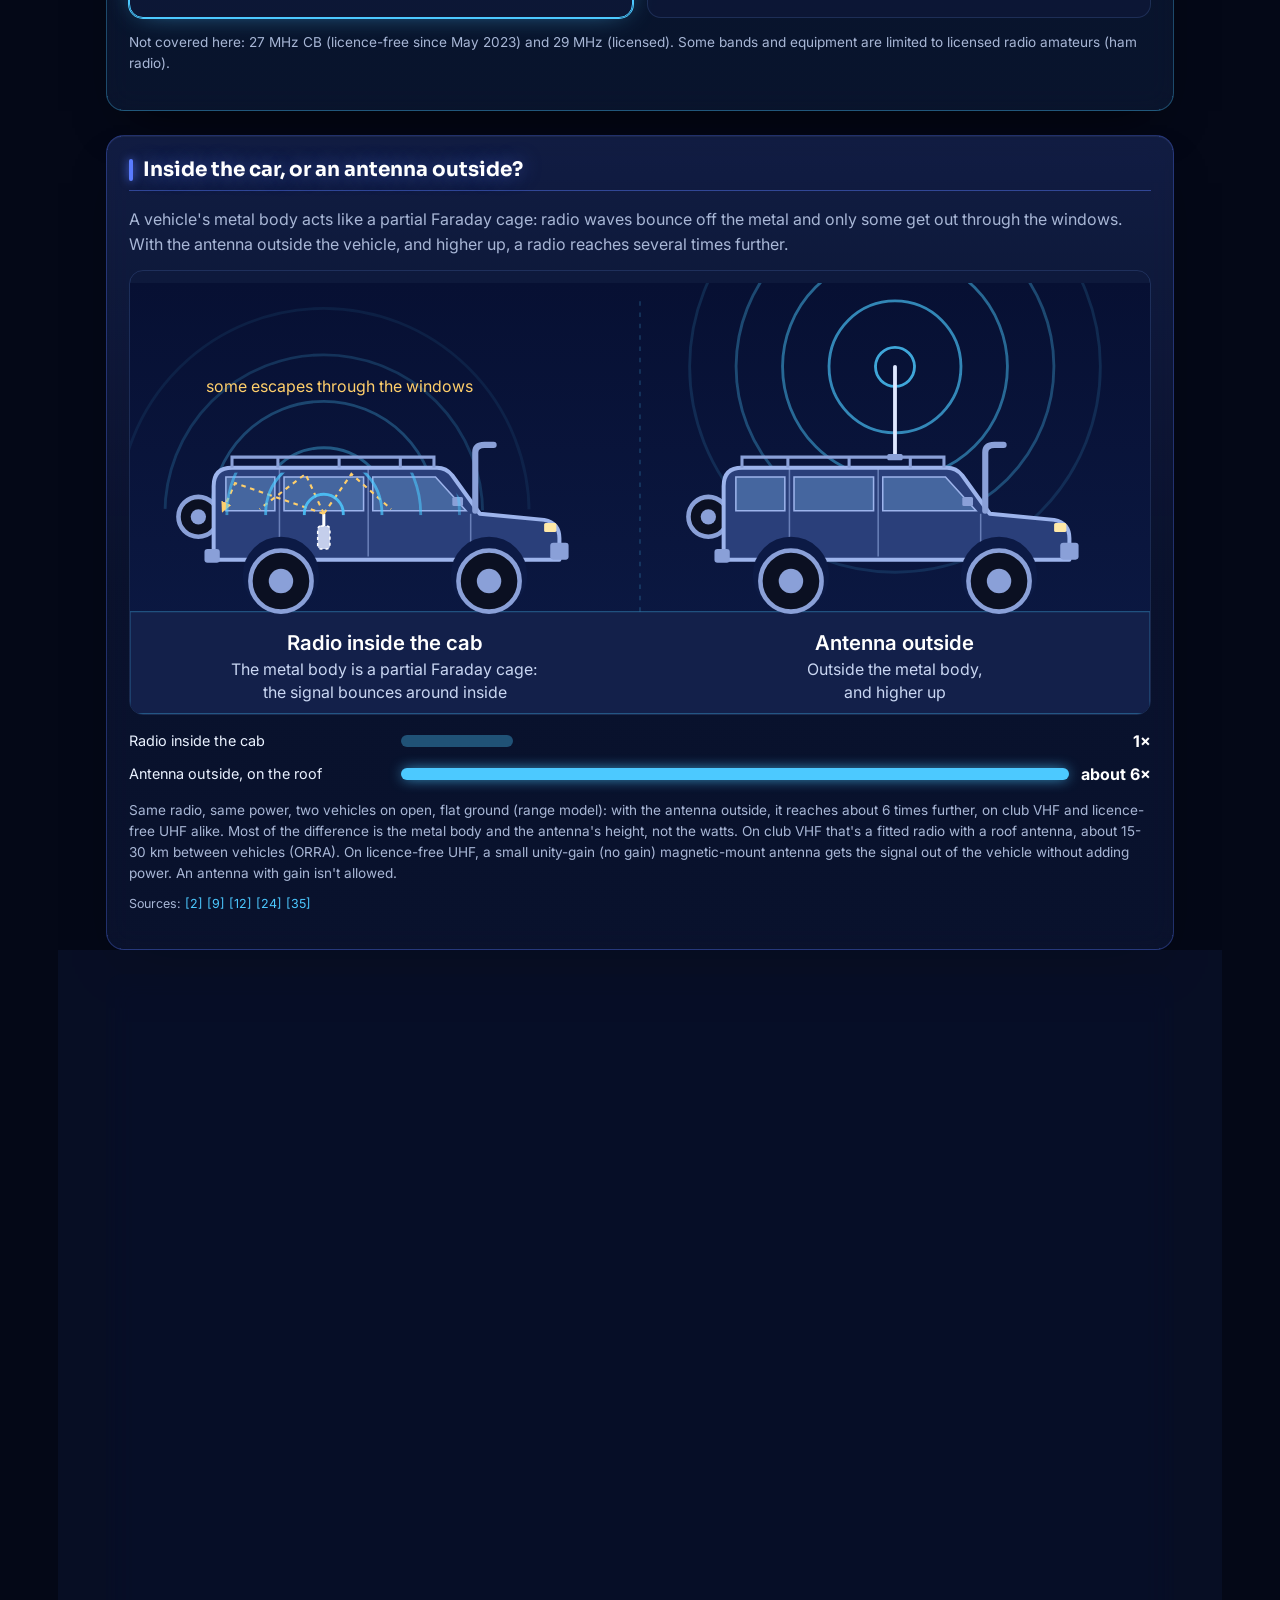
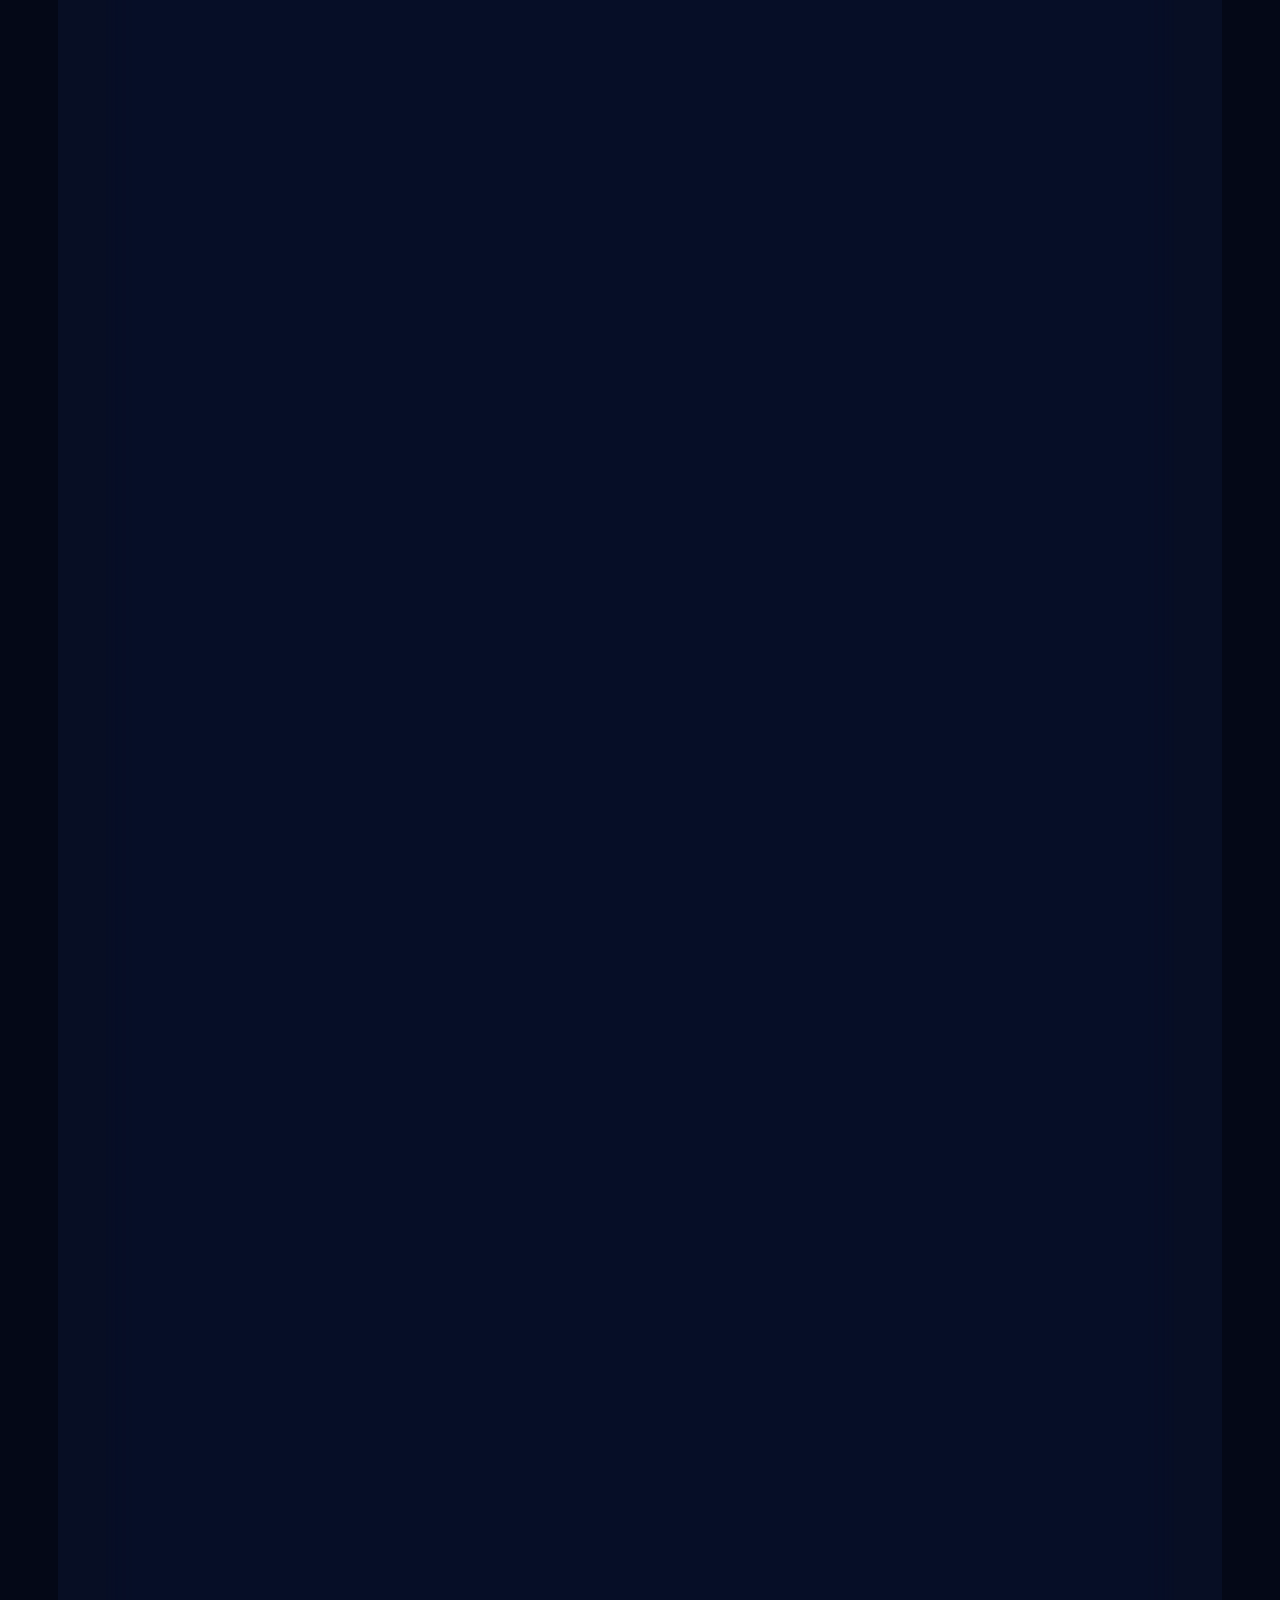
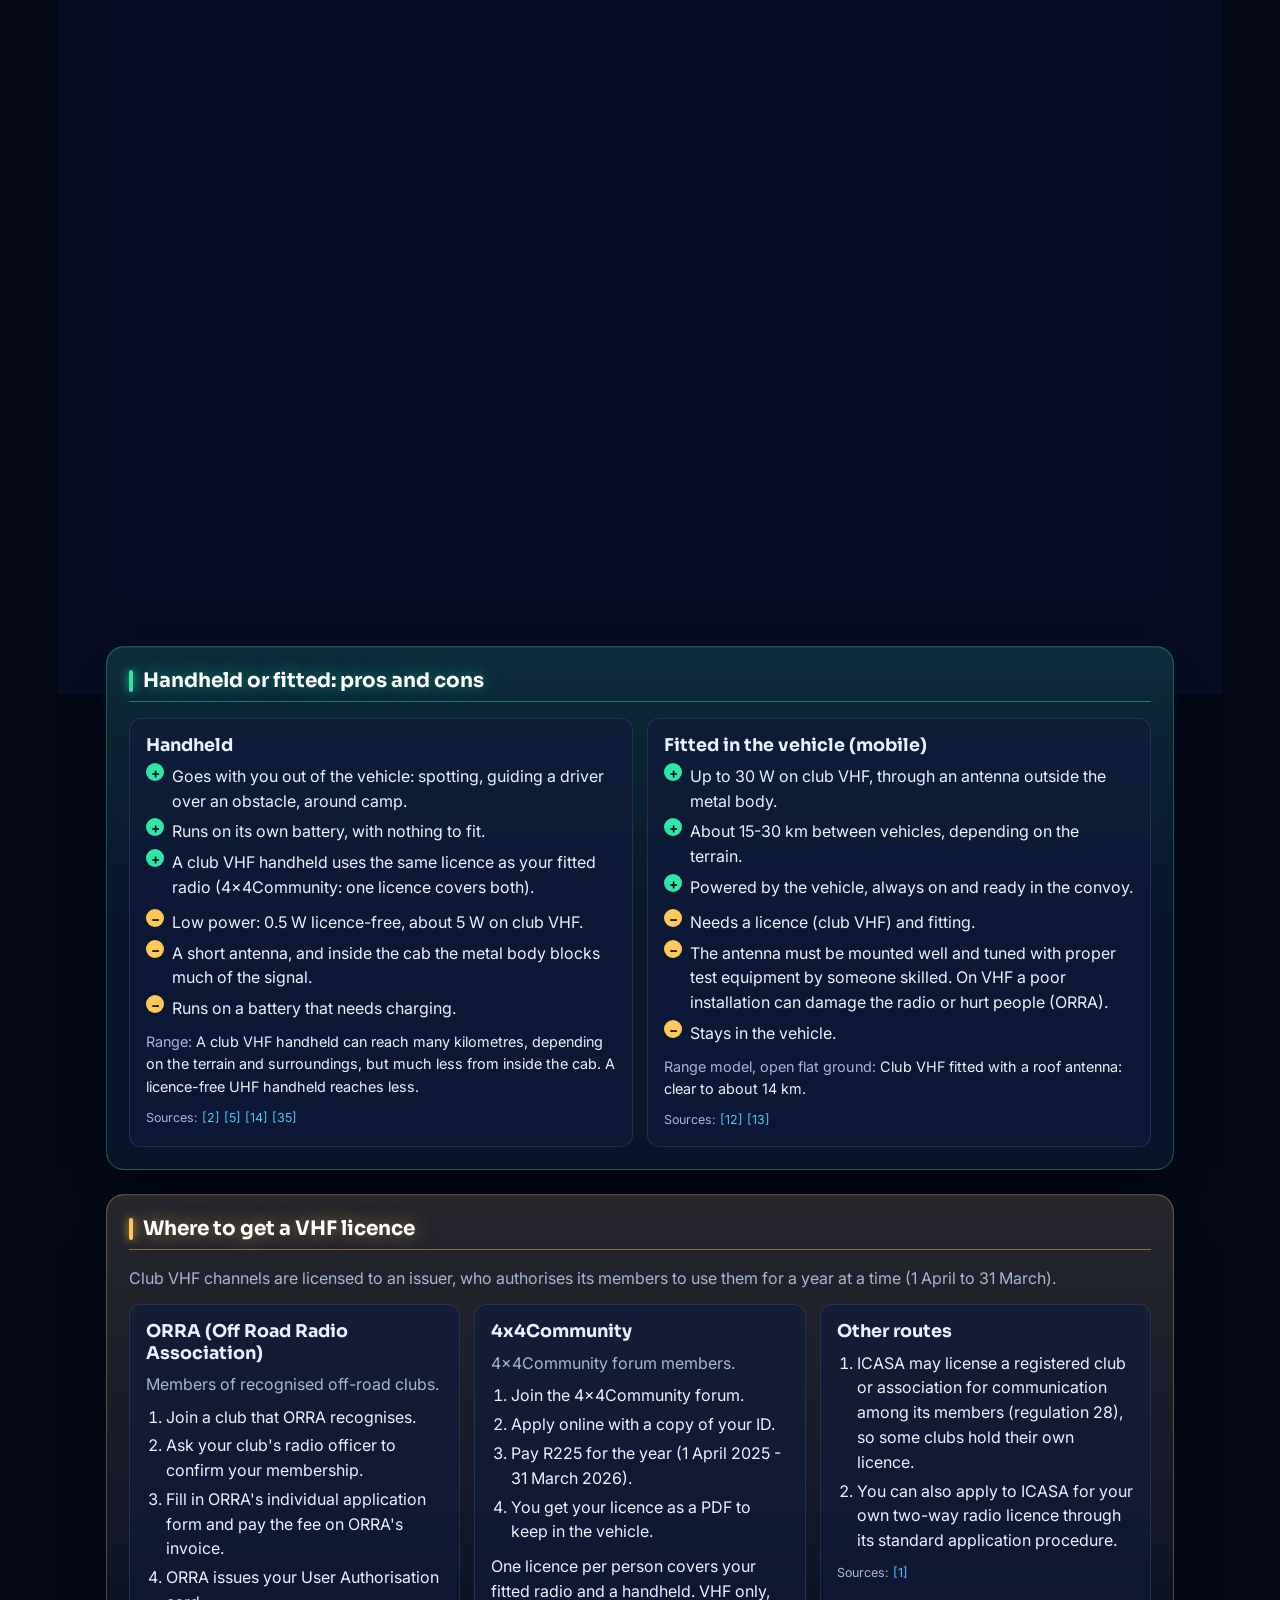
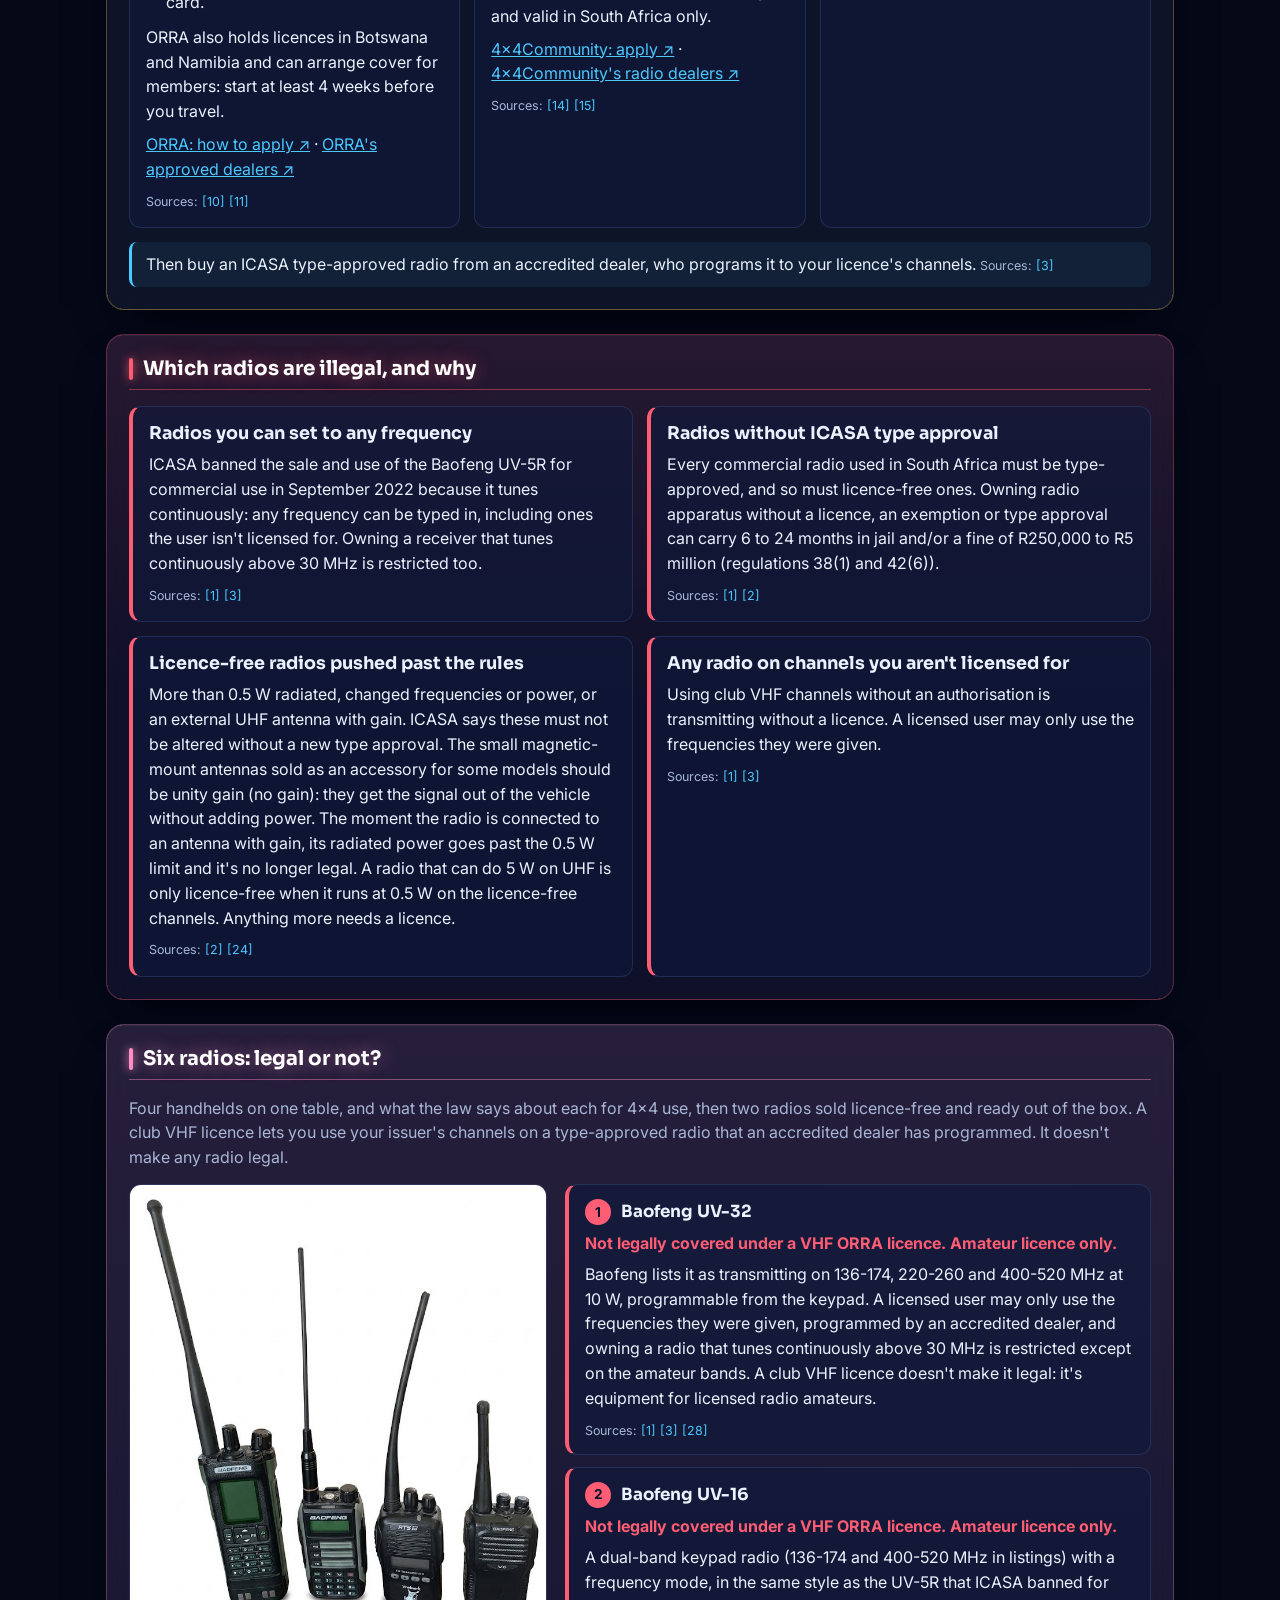
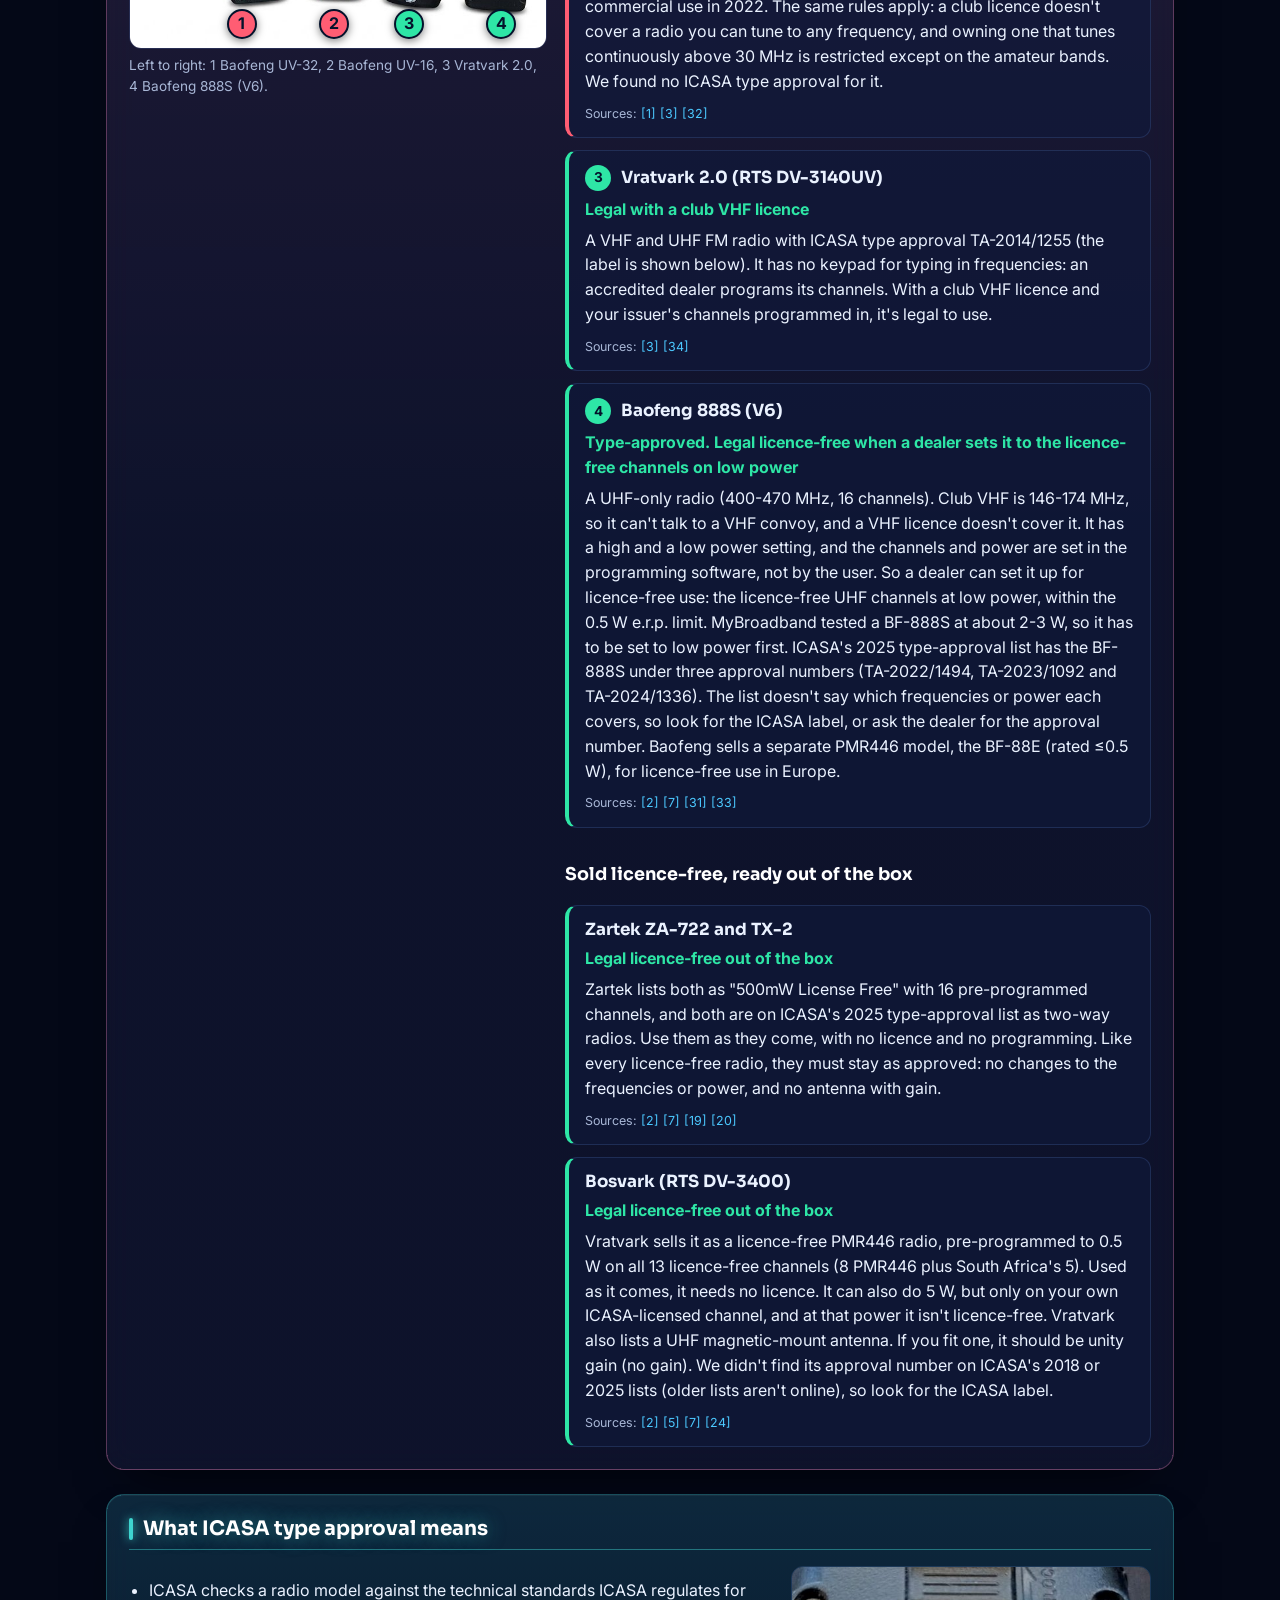
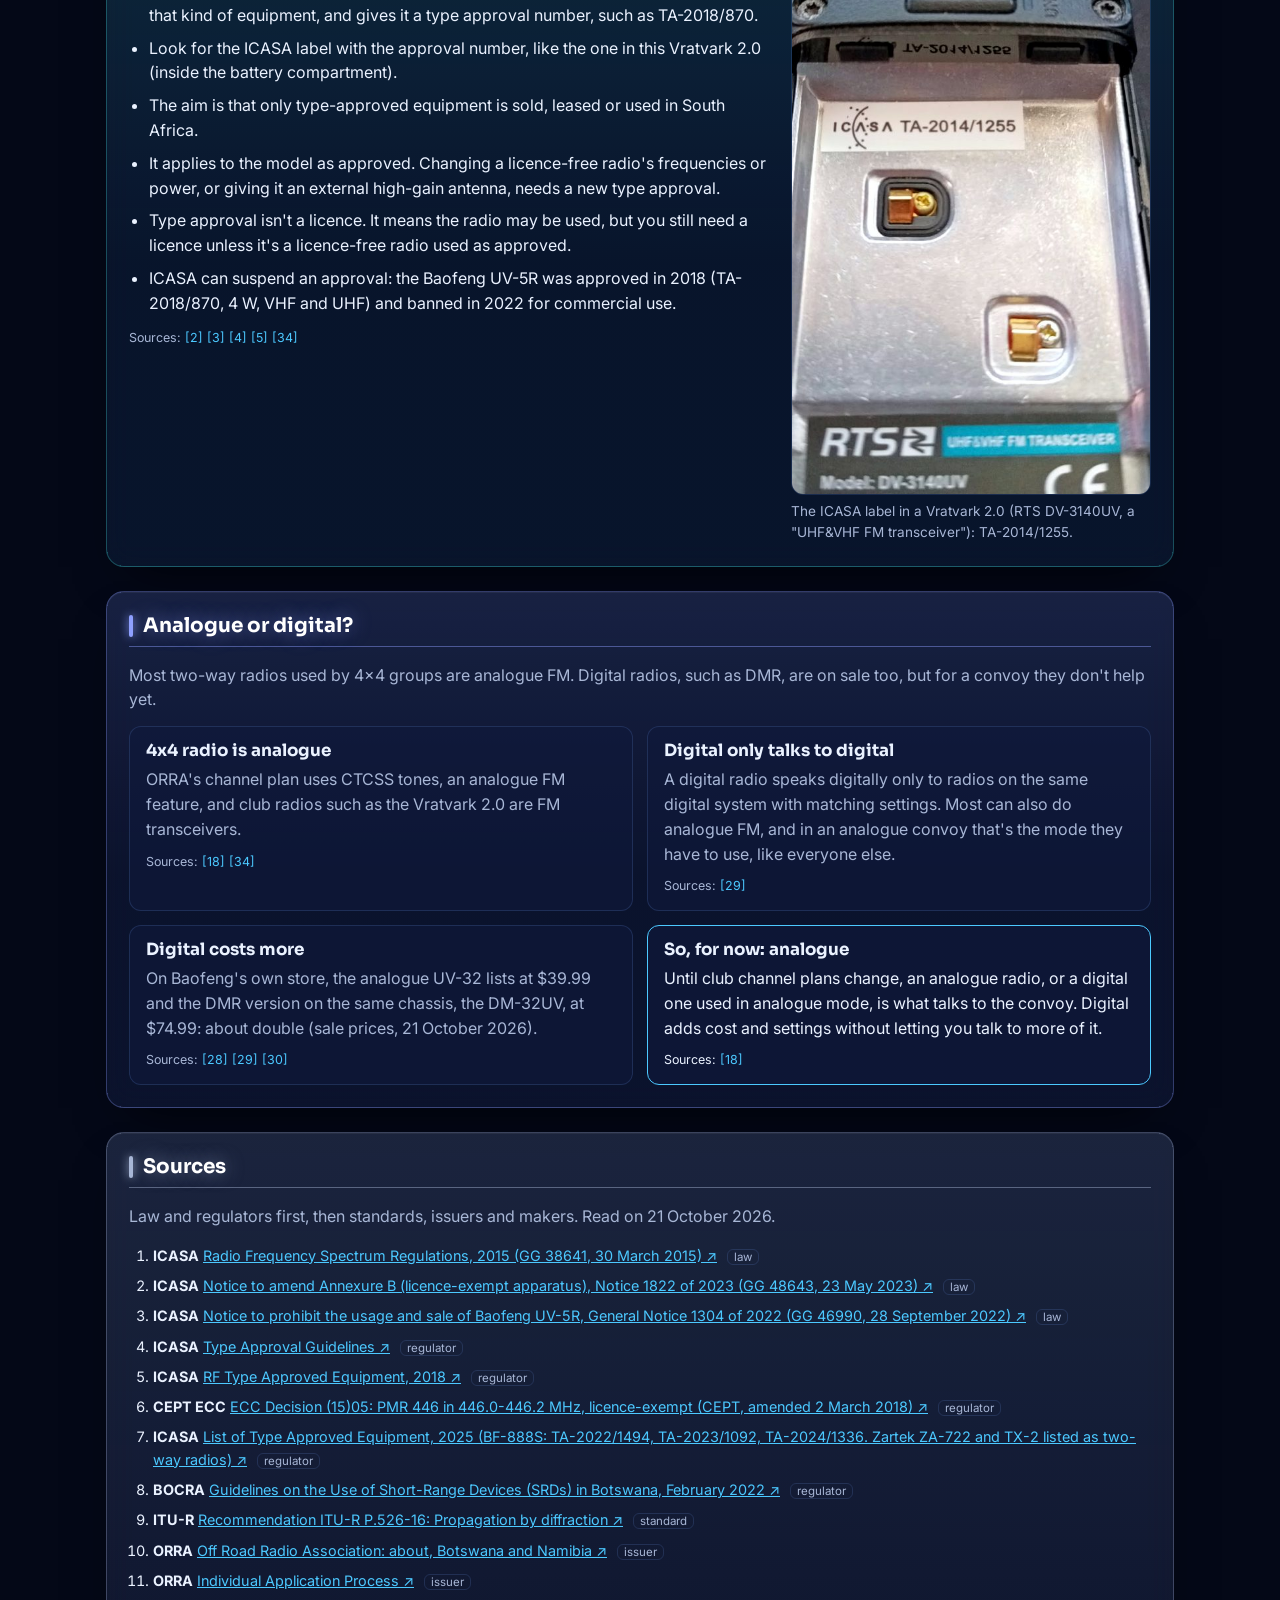
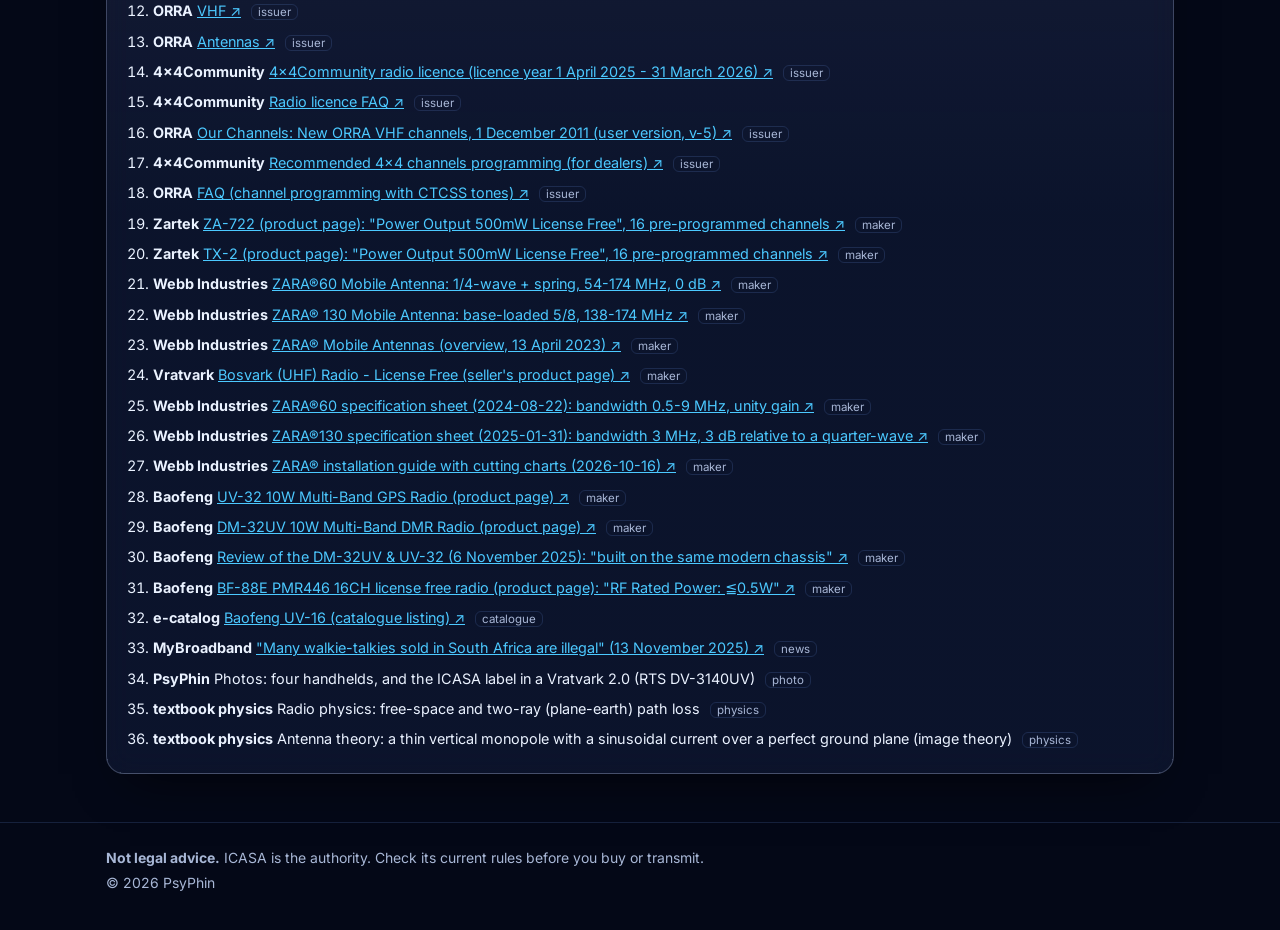
==== commit ed220445: "SEO: shorter title and share image Co-Authored-By: Claude Opus 5.5 <noreply@anthropic.com>" ====
--- a/index.html
+++ b/index.html
@@ -3,13 +3,15 @@
 <head>
   <meta charset="utf-8">
   <meta name="viewport" content="width=device-width, initial-scale=1">
-  <title>Which Two-Way Radio? VHF or UHF, Licences and Antennas in South Africa | PsyPhin</title>
+  <title>Which Two-Way Radio? VHF or UHF in South Africa | PsyPhin</title>
   <meta name="description" content="Which two-way radio you need in South Africa: licence-free UHF or club VHF, handheld or fitted, which antenna, where to get a licence and what's illegal.">
   <link rel="canonical" href="https://radio.psyphin.co.za/">
   <meta property="og:type" content="website">
   <meta property="og:site_name" content="PsyPhin">
   <meta property="og:title" content="Which Two-Way Radio?">
   <meta property="og:description" content="Which two-way radio you need in South Africa: licence-free UHF or club VHF, handheld or fitted, which antenna, where to get a licence and what's illegal.">
+  <meta property="og:image" content="https://psyphin.co.za/assets/img/projects/which-radio.jpg">
+  <meta name="twitter:card" content="summary_large_image">
   <meta property="og:url" content="https://radio.psyphin.co.za/">
   <meta property="og:locale" content="en_ZA">
   <script type="application/ld+json">
